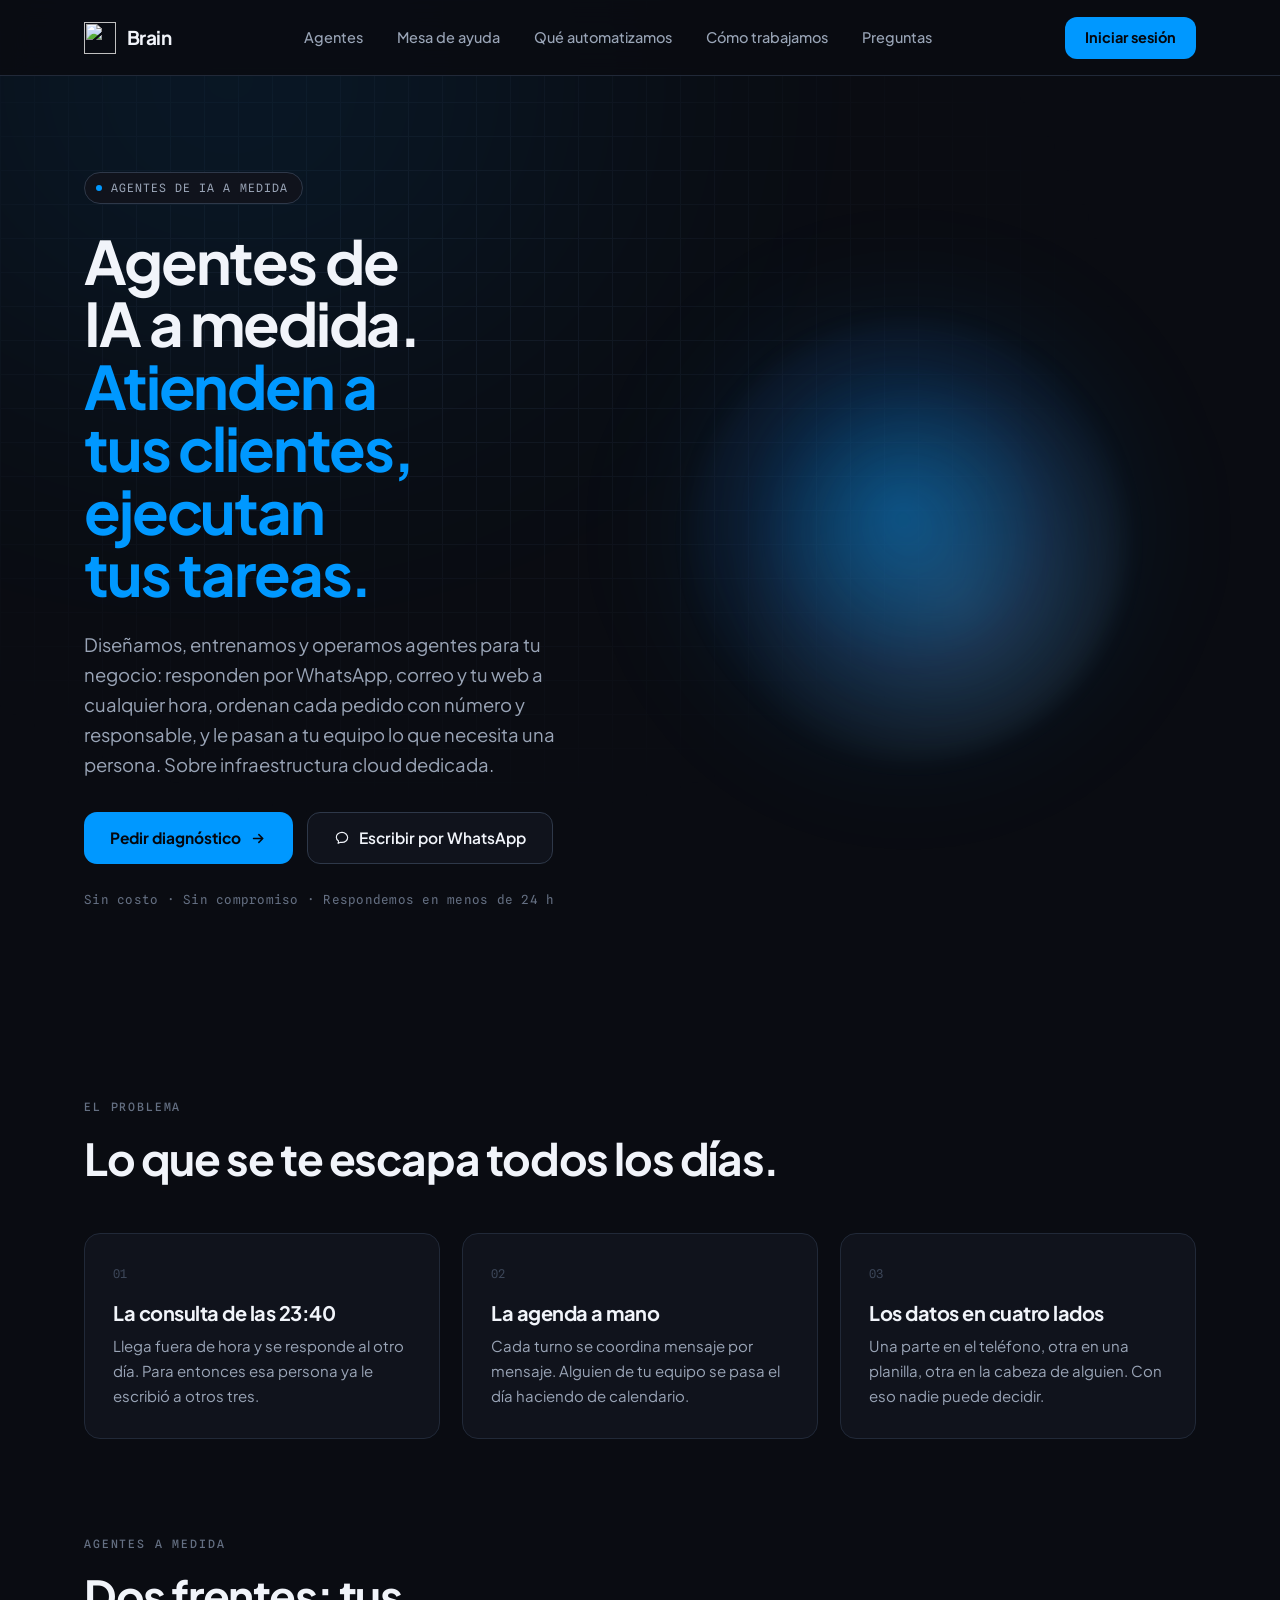
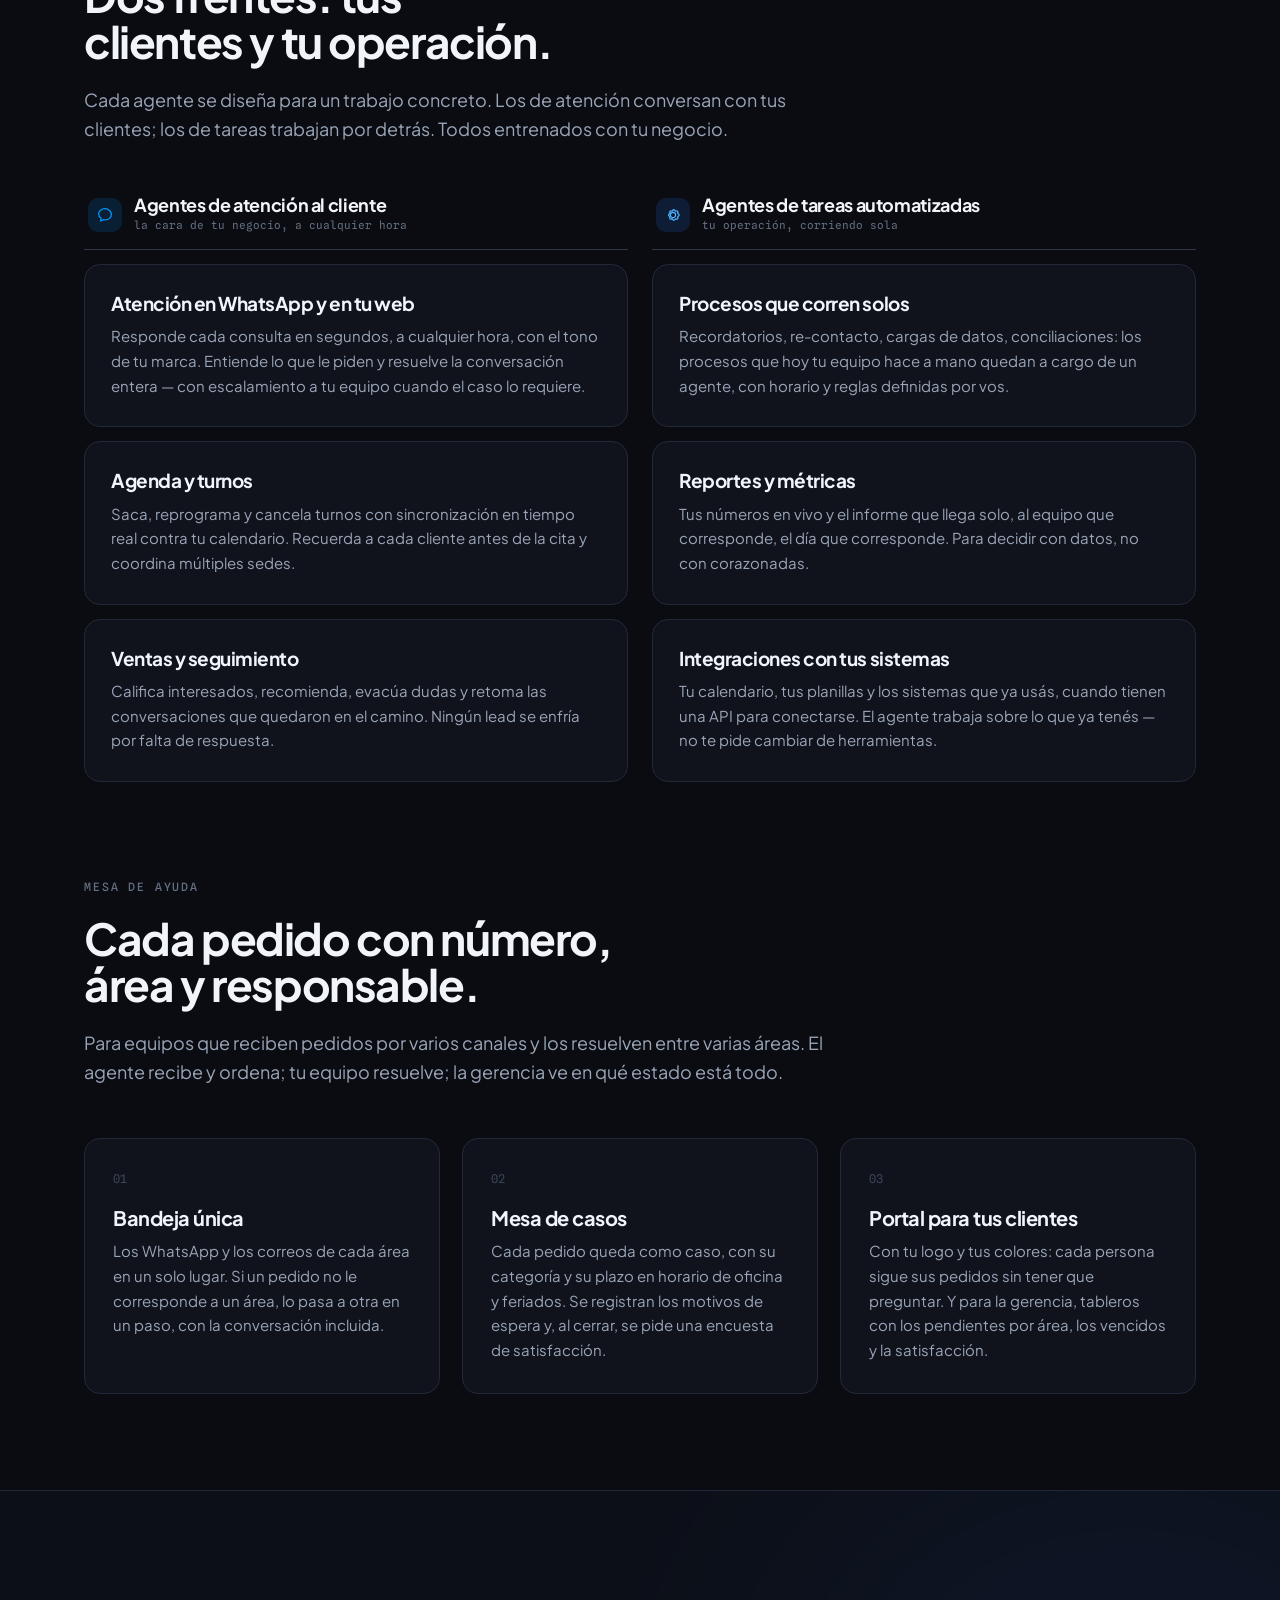
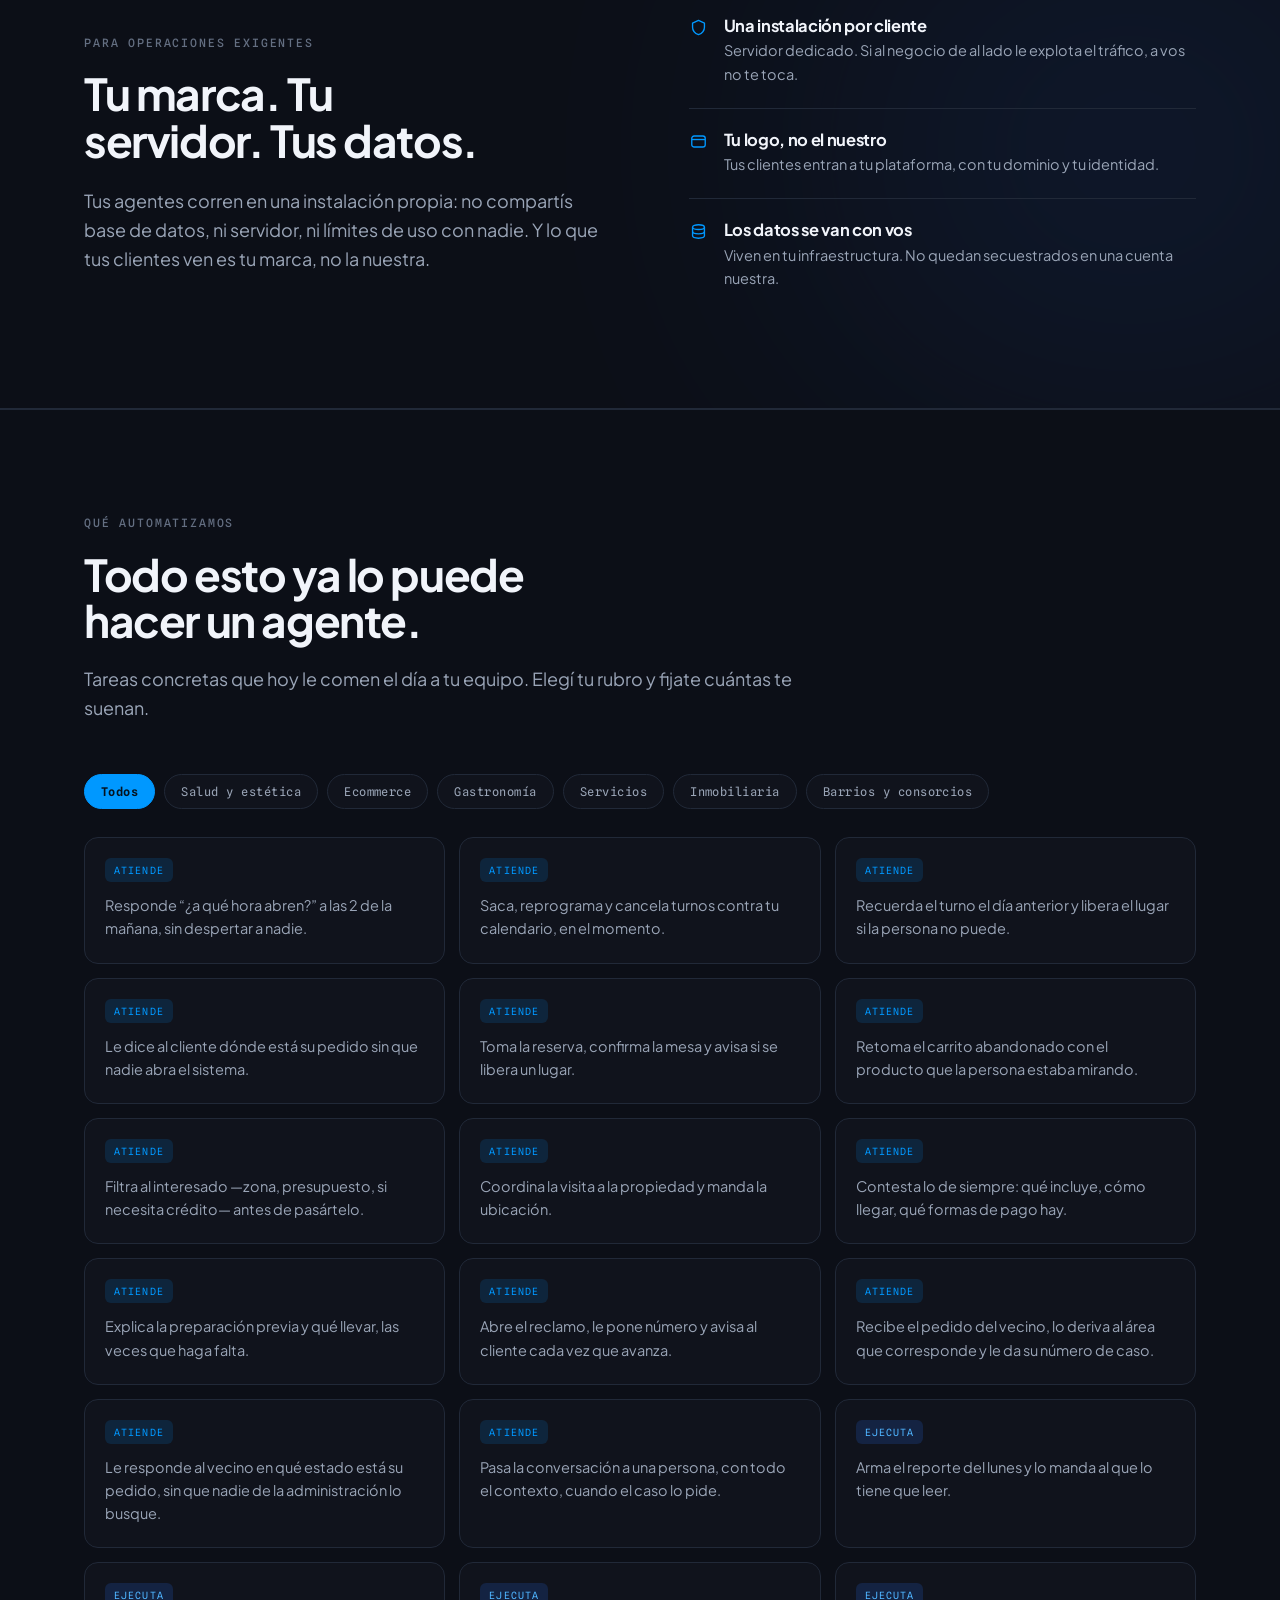
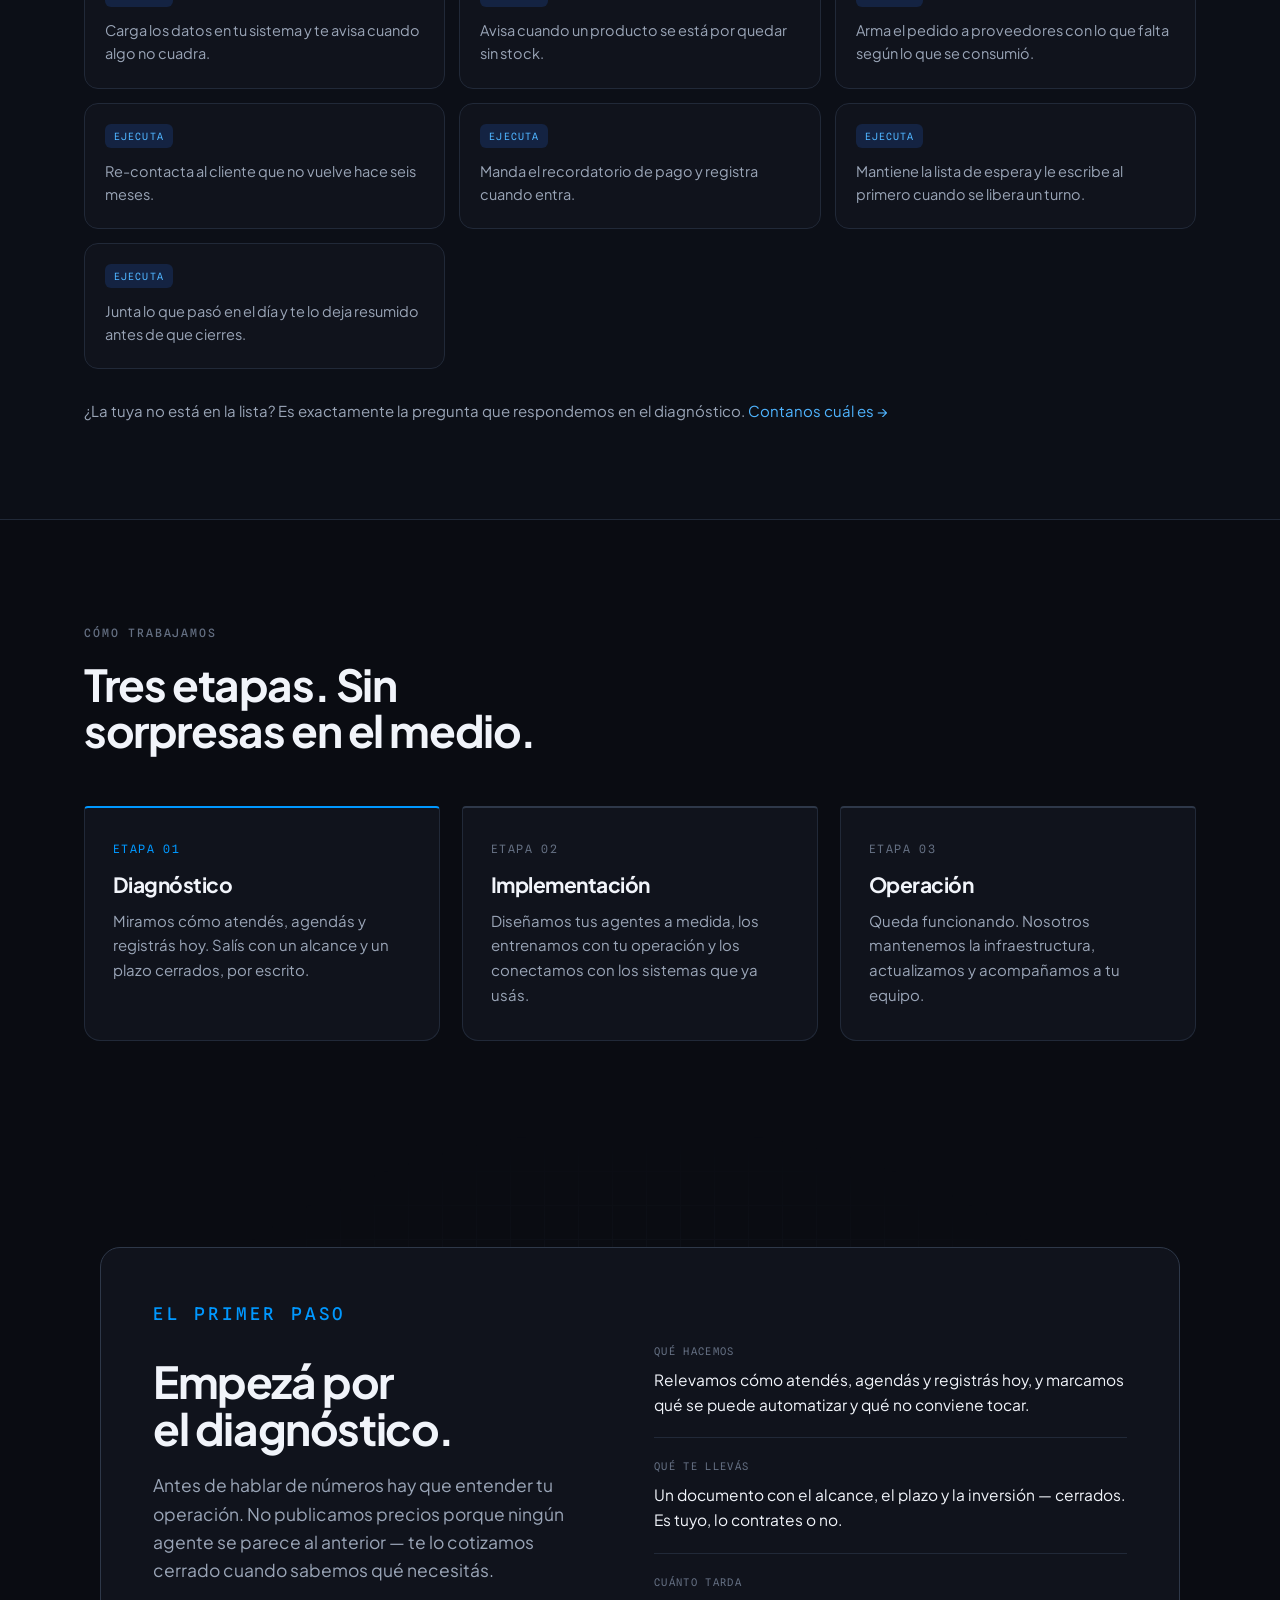
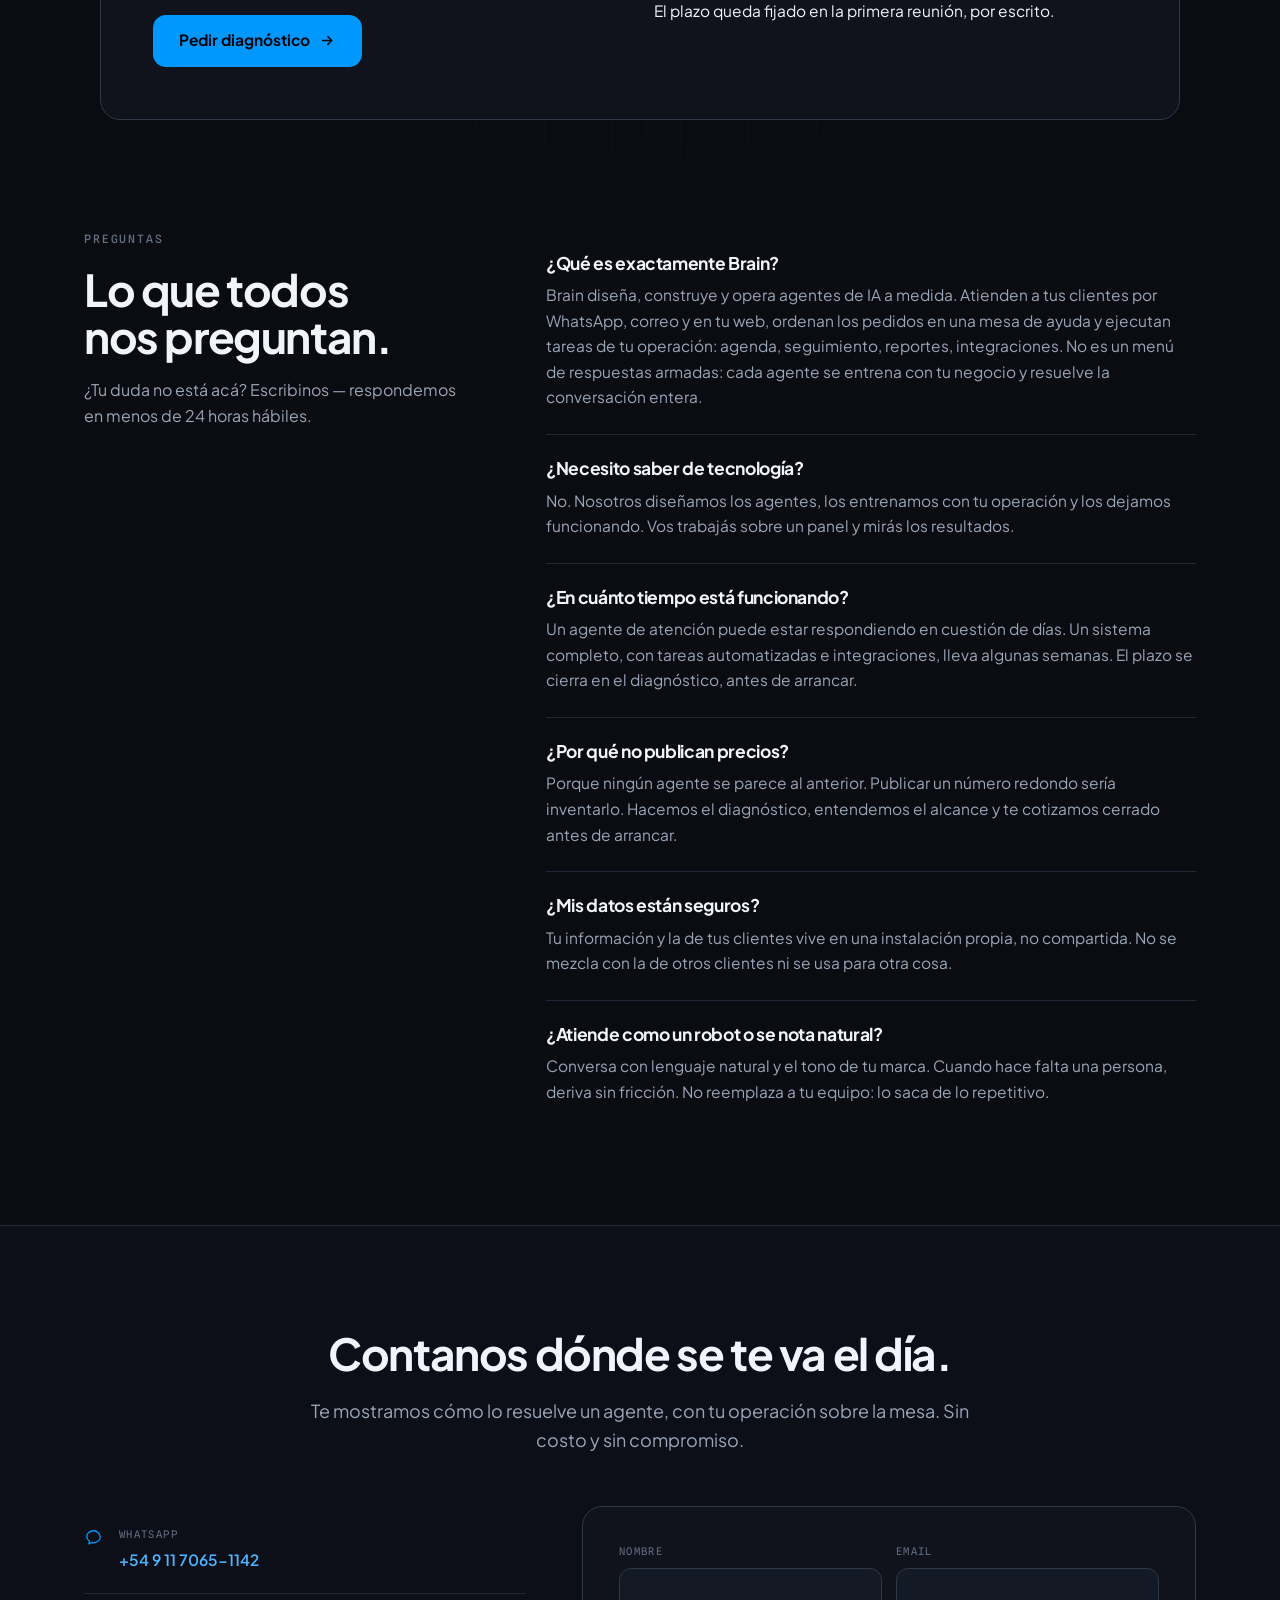
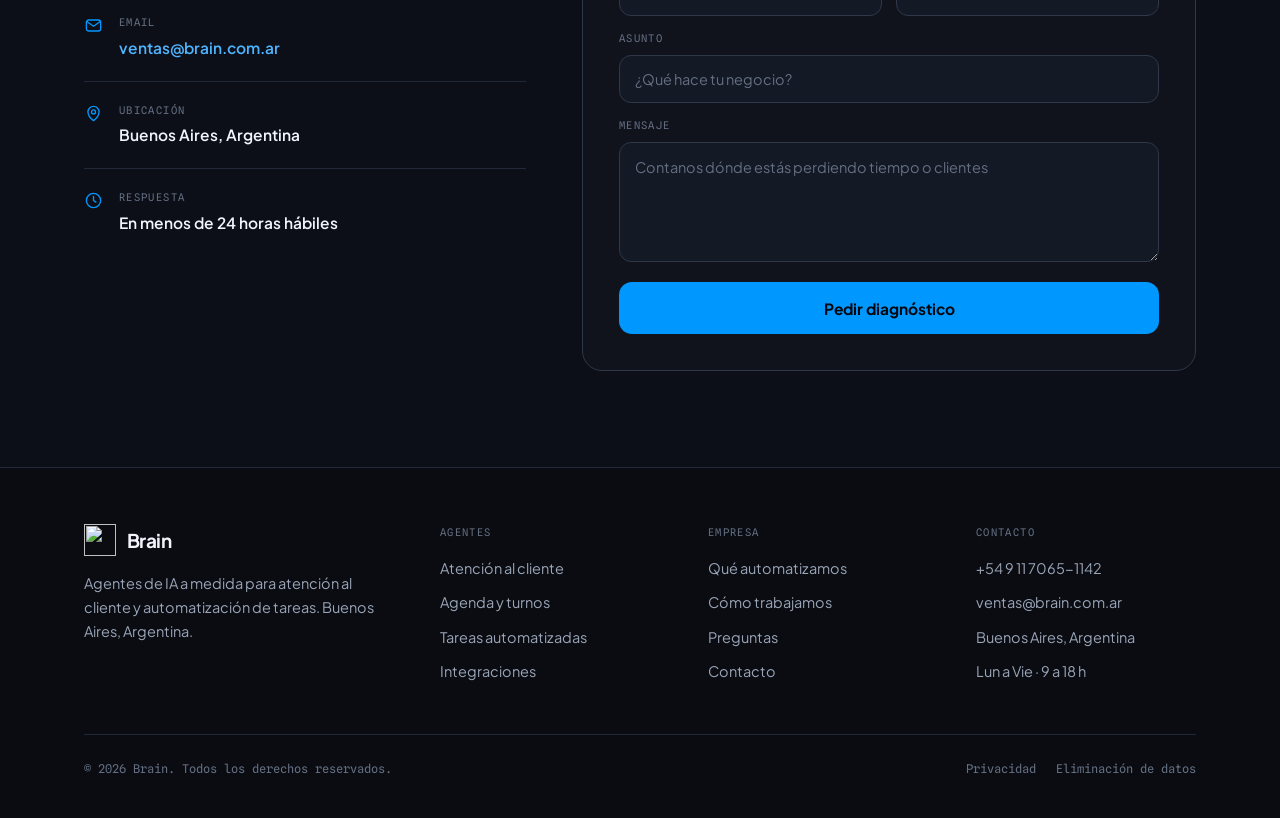
==== index.html @ 00e8bda1 "feat(sitio): alinear la web con la mesa de ayuda y quitar afirmaciones prohibidas (DEVOPS-295) Quita" ====
<!DOCTYPE html>
<html lang="es-AR">
<head>
  <meta charset="UTF-8">
  <meta name="viewport" content="width=device-width, initial-scale=1.0">

  <title>Brain · Agentes de IA a medida | Atención al cliente y tareas automatizadas</title>
  <meta name="description" content="Brain diseña, entrena y opera agentes de IA a medida: atienden a tus clientes por WhatsApp, correo y tu web a cualquier hora, ordenan cada pedido en una mesa de ayuda, agendan turnos y automatizan los procesos de tu operación. Buenos Aires, Argentina.">
  <meta name="keywords" content="agentes de IA a medida, agente IA WhatsApp, automatización de tareas, atención al cliente por WhatsApp, mesa de ayuda, agenda de turnos automática, inteligencia artificial empresas Argentina">
  <meta name="robots" content="index, follow, max-image-preview:large">
  <meta name="theme-color" content="#0A0C12">
  <link rel="canonical" href="https://brain.com.ar/">

  <meta property="og:type" content="website">
  <meta property="og:locale" content="es_AR">
  <meta property="og:site_name" content="Brain">
  <meta property="og:title" content="Brain · Agentes de IA a medida">
  <meta property="og:description" content="Agentes de IA que atienden a tus clientes y ejecutan tus tareas. Por WhatsApp, correo y tu web, a cualquier hora, sobre infraestructura cloud dedicada.">
  <meta property="og:url" content="https://brain.com.ar/">
  <meta property="og:image" content="https://brain.com.ar/assets/img/brain-logo.png">
  <meta name="twitter:card" content="summary_large_image">
  <meta name="twitter:title" content="Brain · Agentes de IA a medida">
  <meta name="twitter:description" content="Agentes de IA que atienden a tus clientes y ejecutan tus tareas. Por WhatsApp, correo y tu web, a cualquier hora.">
  <meta name="twitter:image" content="https://brain.com.ar/assets/img/brain-logo.png">

  <link rel="icon" href="assets/img/brain-logo.png" type="image/png">
  <link rel="apple-touch-icon" href="assets/img/brain-logo.png">

  <link rel="preconnect" href="https://fonts.googleapis.com">
  <link rel="preconnect" href="https://fonts.gstatic.com" crossorigin>
  <link href="https://fonts.googleapis.com/css2?family=Plus+Jakarta+Sans:wght@400;500;600;700;800&family=Spline+Sans+Mono:wght@400;500&display=swap" rel="stylesheet">

  <script type="application/ld+json">
  {
    "@context": "https://schema.org",
    "@type": "Organization",
    "name": "Brain",
    "url": "https://brain.com.ar",
    "logo": "https://brain.com.ar/assets/img/brain-logo.png",
    "description": "Agentes de IA a medida para atención al cliente y automatización de tareas.",
    "email": "ventas@brain.com.ar",
    "telephone": "+54-9-11-7065-1142",
    "areaServed": "AR",
    "address": { "@type": "PostalAddress", "addressLocality": "Buenos Aires", "addressCountry": "AR" }
  }
  </script>
  <script type="application/ld+json">
  {
    "@context": "https://schema.org",
    "@type": "Service",
    "serviceType": "Agentes de IA a medida para atención al cliente y automatización de tareas",
    "provider": { "@type": "Organization", "name": "Brain" },
    "areaServed": "Argentina"
  }
  </script>

  <link rel="stylesheet" href="assets/css/main.css">
  <noscript><style>.reveal{opacity:1!important;transform:none!important;}</style></noscript>
</head>

<body>

  <!-- ═══════════════ NAV ═══════════════ -->
  <header class="nav" id="nav">
    <div class="wrap nav-inner">
      <a href="/" class="brand" aria-label="Brain, inicio">
        <img src="assets/img/brain-logo.png" alt="" width="32" height="32">
        <span>Brain</span>
      </a>
      <nav class="nav-links" id="navLinks" aria-label="Secciones">
        <a href="#agentes">Agentes</a>
        <a href="#mesa">Mesa de ayuda</a>
        <a href="#tareas">Qué automatizamos</a>
        <a href="#proceso">Cómo trabajamos</a>
        <a href="#preguntas">Preguntas</a>
      </nav>
      <div class="nav-cta">
        <a href="https://support.brain.com.ar" target="_blank" rel="noopener" class="btn btn-primary btn-sm">Iniciar sesión</a>
        <button class="nav-toggle" id="navToggle" aria-label="Abrir menú" aria-expanded="false" aria-controls="navLinks">
          <svg width="19" height="19" viewBox="0 0 24 24" fill="none" aria-hidden="true"><path d="M4 7h16M4 12h16M4 17h16" stroke="currentColor" stroke-width="1.8" stroke-linecap="round"/></svg>
        </button>
      </div>
    </div>
  </header>

  <main>

    <!-- ═══════════════ HERO ═══════════════ -->
    <section class="hero" id="hero">
      <div class="grid-bg" aria-hidden="true"></div>
      <div class="orb orb-1" aria-hidden="true"></div>

      <div class="wrap hero-inner">
        <div class="hero-copy">
          <span class="pill reveal in"><span class="dot"></span> Agentes de IA a medida</span>
          <h1 class="display reveal in">Agentes de IA a medida.<span class="accent"> Atienden a tus clientes, ejecutan tus tareas.</span></h1>
          <p class="hero-sub reveal in">Diseñamos, entrenamos y operamos agentes para tu negocio: responden por WhatsApp, correo y tu web a cualquier hora, ordenan cada pedido con número y responsable, y le pasan a tu equipo lo que necesita una persona. Sobre infraestructura cloud dedicada.</p>
          <div class="hero-ctas reveal in">
            <a href="#contacto" class="btn btn-primary">
              Pedir diagnóstico
              <svg width="17" height="17" viewBox="0 0 24 24" fill="none" aria-hidden="true"><path d="M5 12h13m-5.5-5.5L18 12l-5.5 5.5" stroke="currentColor" stroke-width="2.1" stroke-linecap="round" stroke-linejoin="round"/></svg>
            </a>
            <a href="https://wa.me/5491170651142?text=Hola%2C%20quiero%20un%20diagn%C3%B3stico%20para%20mi%20negocio" target="_blank" rel="noopener" class="btn btn-ghost">
              <svg width="16" height="16" viewBox="0 0 24 24" fill="none" aria-hidden="true"><path d="M12 3.5c-4.7 0-8.5 3.2-8.5 7.2 0 2.3 1.3 4.4 3.3 5.7l-.6 3.6 3.6-1.7c.7.2 1.4.3 2.2.3 4.7 0 8.5-3.2 8.5-7.2S16.7 3.5 12 3.5z" stroke="currentColor" stroke-width="1.7" stroke-linejoin="round"/></svg>
              Escribir por WhatsApp
            </a>
          </div>
          <p class="hero-note reveal in">Sin costo · Sin compromiso · Respondemos en menos de 24 h</p>
        </div>

        <!-- hero visual · red neuronal 3D -->
        <div class="hero-visual reveal in" aria-hidden="true">
          <div class="brain-fallback" id="brainFallback"></div>
          <canvas id="brain3d"></canvas>
        </div>
      </div>
    </section>

    <!-- ═══════════════ PROBLEMA ═══════════════ -->
    <section class="section">
      <div class="wrap">
        <div class="section-head reveal">
          <p class="eyebrow">El problema</p>
          <h2 class="h2">Lo que se te escapa todos los días.</h2>
        </div>
        <div class="cards-3">
          <div class="card reveal">
            <p class="num">01</p>
            <h3>La consulta de las 23:40</h3>
            <p>Llega fuera de hora y se responde al otro día. Para entonces esa persona ya le escribió a otros tres.</p>
          </div>
          <div class="card reveal">
            <p class="num">02</p>
            <h3>La agenda a mano</h3>
            <p>Cada turno se coordina mensaje por mensaje. Alguien de tu equipo se pasa el día haciendo de calendario.</p>
          </div>
          <div class="card reveal">
            <p class="num">03</p>
            <h3>Los datos en cuatro lados</h3>
            <p>Una parte en el teléfono, otra en una planilla, otra en la cabeza de alguien. Con eso nadie puede decidir.</p>
          </div>
        </div>
      </div>
    </section>

    <!-- ═══════════════ AGENTES (capacidades) ═══════════════ -->
    <section class="section" id="agentes" style="padding-top: 0;">
      <div class="wrap">
        <div class="section-head reveal">
          <p class="eyebrow">Agentes a medida</p>
          <h2 class="h2">Dos frentes: tus clientes y tu operación.</h2>
          <p class="lead">Cada agente se diseña para un trabajo concreto. Los de atención conversan con tus clientes; los de tareas trabajan por detrás. Todos entrenados con tu negocio.</p>
        </div>

        <div class="lanes">
          <!-- carril atención -->
          <div class="lane reveal">
            <div class="lane-head">
              <div class="lane-icon att" aria-hidden="true">
                <svg width="18" height="18" viewBox="0 0 24 24" fill="none"><path d="M12 3.5c-4.7 0-8.5 3.2-8.5 7.2 0 2.3 1.3 4.4 3.3 5.7l-.6 3.6 3.6-1.7c.7.2 1.4.3 2.2.3 4.7 0 8.5-3.2 8.5-7.2S16.7 3.5 12 3.5z" stroke="currentColor" stroke-width="1.7" stroke-linejoin="round"/></svg>
              </div>
              <div>
                <h3>Agentes de atención al cliente</h3>
                <p>la cara de tu negocio, a cualquier hora</p>
              </div>
            </div>
            <div class="card">
              <h3>Atención en WhatsApp y en tu web</h3>
              <p>Responde cada consulta en segundos, a cualquier hora, con el tono de tu marca. Entiende lo que le piden y resuelve la conversación entera — con escalamiento a tu equipo cuando el caso lo requiere.</p>
            </div>
            <div class="card">
              <h3>Agenda y turnos</h3>
              <p>Saca, reprograma y cancela turnos con sincronización en tiempo real contra tu calendario. Recuerda a cada cliente antes de la cita y coordina múltiples sedes.</p>
            </div>
            <div class="card">
              <h3>Ventas y seguimiento</h3>
              <p>Califica interesados, recomienda, evacúa dudas y retoma las conversaciones que quedaron en el camino. Ningún lead se enfría por falta de respuesta.</p>
            </div>
          </div>

          <!-- carril tareas -->
          <div class="lane reveal">
            <div class="lane-head">
              <div class="lane-icon ops" aria-hidden="true">
                <svg width="18" height="18" viewBox="0 0 24 24" fill="none"><path d="M12 8.5a3.5 3.5 0 100 7 3.5 3.5 0 000-7z" stroke="currentColor" stroke-width="1.7"/><path d="M19.4 13.4a1.7 1.7 0 000-2.8l-1.1-.7.2-1.3a1.7 1.7 0 00-2-2l-1.3.2-.7-1.1a1.7 1.7 0 00-2.8 0l-.7 1.1-1.3-.2a1.7 1.7 0 00-2 2l.2 1.3-1.1.7a1.7 1.7 0 000 2.8l1.1.7-.2 1.3a1.7 1.7 0 002 2l1.3-.2.7 1.1a1.7 1.7 0 002.8 0l.7-1.1 1.3.2a1.7 1.7 0 002-2l-.2-1.3z" stroke="currentColor" stroke-width="1.7" stroke-linejoin="round"/></svg>
              </div>
              <div>
                <h3>Agentes de tareas automatizadas</h3>
                <p>tu operación, corriendo sola</p>
              </div>
            </div>
            <div class="card">
              <h3>Procesos que corren solos</h3>
              <p>Recordatorios, re-contacto, cargas de datos, conciliaciones: los procesos que hoy tu equipo hace a mano quedan a cargo de un agente, con horario y reglas definidas por vos.</p>
            </div>
            <div class="card">
              <h3>Reportes y métricas</h3>
              <p>Tus números en vivo y el informe que llega solo, al equipo que corresponde, el día que corresponde. Para decidir con datos, no con corazonadas.</p>
            </div>
            <div class="card">
              <h3>Integraciones con tus sistemas</h3>
              <p>Tu calendario, tus planillas y los sistemas que ya usás, cuando tienen una API para conectarse. El agente trabaja sobre lo que ya tenés — no te pide cambiar de herramientas.</p>
            </div>
          </div>
        </div>

      </div>
    </section>

    <!-- ═══════════════ MESA DE AYUDA ═══════════════ -->
    <section class="section" id="mesa" style="padding-top: 0;">
      <div class="wrap">
        <div class="section-head reveal">
          <p class="eyebrow">Mesa de ayuda</p>
          <h2 class="h2">Cada pedido con número, área y responsable.</h2>
          <p class="lead">Para equipos que reciben pedidos por varios canales y los resuelven entre varias áreas. El agente recibe y ordena; tu equipo resuelve; la gerencia ve en qué estado está todo.</p>
        </div>
        <div class="cards-3">
          <div class="card reveal">
            <p class="num">01</p>
            <h3>Bandeja única</h3>
            <p>Los WhatsApp y los correos de cada área en un solo lugar. Si un pedido no le corresponde a un área, lo pasa a otra en un paso, con la conversación incluida.</p>
          </div>
          <div class="card reveal">
            <p class="num">02</p>
            <h3>Mesa de casos</h3>
            <p>Cada pedido queda como caso, con su categoría y su plazo en horario de oficina y feriados. Se registran los motivos de espera y, al cerrar, se pide una encuesta de satisfacción.</p>
          </div>
          <div class="card reveal">
            <p class="num">03</p>
            <h3>Portal para tus clientes</h3>
            <p>Con tu logo y tus colores: cada persona sigue sus pedidos sin tener que preguntar. Y para la gerencia, tableros con los pendientes por área, los vencidos y la satisfacción.</p>
          </div>
        </div>
      </div>
    </section>

    <!-- ═══════════════ OPERACIONES EXIGENTES ═══════════════ -->
    <section class="section band trust">
      <div class="orb orb-2" aria-hidden="true"></div>
      <div class="wrap trust-inner">
        <div class="reveal">
          <p class="eyebrow">Para operaciones exigentes</p>
          <h2 class="h2" style="margin-bottom: 22px;">Tu marca. Tu servidor. Tus datos.</h2>
          <p class="lead" style="max-width: 52ch;">Tus agentes corren en una instalación propia: no compartís base de datos, ni servidor, ni límites de uso con nadie. Y lo que tus clientes ven es tu marca, no la nuestra.</p>
        </div>
        <ul class="trust-list reveal">
          <li>
            <span class="ico" aria-hidden="true"><svg width="19" height="19" viewBox="0 0 24 24" fill="none"><path d="M12 3l7.5 3.4v5.2c0 4.4-3.1 7.8-7.5 9.4-4.4-1.6-7.5-5-7.5-9.4V6.4z" stroke="currentColor" stroke-width="1.7" stroke-linejoin="round"/></svg></span>
            <div>
              <h3>Una instalación por cliente</h3>
              <p>Servidor dedicado. Si al negocio de al lado le explota el tráfico, a vos no te toca.</p>
            </div>
          </li>
          <li>
            <span class="ico" aria-hidden="true"><svg width="19" height="19" viewBox="0 0 24 24" fill="none"><rect x="3.5" y="5" width="17" height="14" rx="3" stroke="currentColor" stroke-width="1.7"/><path d="M3.5 9.5h17" stroke="currentColor" stroke-width="1.7"/></svg></span>
            <div>
              <h3>Tu logo, no el nuestro</h3>
              <p>Tus clientes entran a tu plataforma, con tu dominio y tu identidad.</p>
            </div>
          </li>
          <li>
            <span class="ico" aria-hidden="true"><svg width="19" height="19" viewBox="0 0 24 24" fill="none"><ellipse cx="12" cy="6.5" rx="7.5" ry="3" stroke="currentColor" stroke-width="1.7"/><path d="M4.5 6.5v11c0 1.7 3.4 3 7.5 3s7.5-1.3 7.5-3v-11" stroke="currentColor" stroke-width="1.7"/><path d="M4.5 12c0 1.7 3.4 3 7.5 3s7.5-1.3 7.5-3" stroke="currentColor" stroke-width="1.7"/></svg></span>
            <div>
              <h3>Los datos se van con vos</h3>
              <p>Viven en tu infraestructura. No quedan secuestrados en una cuenta nuestra.</p>
            </div>
          </li>
        </ul>
      </div>
    </section>

    <!-- ═══════════════ QUÉ AUTOMATIZAMOS ═══════════════ -->
    <section class="section band tasks" id="tareas">
      <div class="wrap">
        <div class="section-head reveal">
          <p class="eyebrow">Qué automatizamos</p>
          <h2 class="h2">Todo esto ya lo puede hacer un agente.</h2>
          <p class="lead">Tareas concretas que hoy le comen el día a tu equipo. Elegí tu rubro y fijate cuántas te suenan.</p>
        </div>

        <div class="task-filters reveal" role="tablist" aria-label="Filtrar por rubro">
          <button type="button" class="task-filter is-active" data-rubro="todos" role="tab" aria-selected="true">Todos</button>
          <button type="button" class="task-filter" data-rubro="salud" role="tab" aria-selected="false">Salud y estética</button>
          <button type="button" class="task-filter" data-rubro="ecommerce" role="tab" aria-selected="false">Ecommerce</button>
          <button type="button" class="task-filter" data-rubro="gastronomia" role="tab" aria-selected="false">Gastronomía</button>
          <button type="button" class="task-filter" data-rubro="servicios" role="tab" aria-selected="false">Servicios</button>
          <button type="button" class="task-filter" data-rubro="inmobiliaria" role="tab" aria-selected="false">Inmobiliaria</button>
          <button type="button" class="task-filter" data-rubro="barrios" role="tab" aria-selected="false">Barrios y consorcios</button>
        </div>

        <div class="task-grid reveal" id="taskGrid">
          <article class="task" data-lane="att" data-rubro="todos">
            <span class="task-lane att">Atiende</span>
            <p>Responde “¿a qué hora abren?” a las 2 de la mañana, sin despertar a nadie.</p>
          </article>
          <article class="task" data-lane="att" data-rubro="salud servicios">
            <span class="task-lane att">Atiende</span>
            <p>Saca, reprograma y cancela turnos contra tu calendario, en el momento.</p>
          </article>
          <article class="task" data-lane="att" data-rubro="salud servicios">
            <span class="task-lane att">Atiende</span>
            <p>Recuerda el turno el día anterior y libera el lugar si la persona no puede.</p>
          </article>
          <article class="task" data-lane="att" data-rubro="ecommerce">
            <span class="task-lane att">Atiende</span>
            <p>Le dice al cliente dónde está su pedido sin que nadie abra el sistema.</p>
          </article>
          <article class="task" data-lane="att" data-rubro="gastronomia">
            <span class="task-lane att">Atiende</span>
            <p>Toma la reserva, confirma la mesa y avisa si se libera un lugar.</p>
          </article>
          <article class="task" data-lane="att" data-rubro="ecommerce">
            <span class="task-lane att">Atiende</span>
            <p>Retoma el carrito abandonado con el producto que la persona estaba mirando.</p>
          </article>
          <article class="task" data-lane="att" data-rubro="inmobiliaria">
            <span class="task-lane att">Atiende</span>
            <p>Filtra al interesado —zona, presupuesto, si necesita crédito— antes de pasártelo.</p>
          </article>
          <article class="task" data-lane="att" data-rubro="inmobiliaria">
            <span class="task-lane att">Atiende</span>
            <p>Coordina la visita a la propiedad y manda la ubicación.</p>
          </article>
          <article class="task" data-lane="att" data-rubro="todos">
            <span class="task-lane att">Atiende</span>
            <p>Contesta lo de siempre: qué incluye, cómo llegar, qué formas de pago hay.</p>
          </article>
          <article class="task" data-lane="att" data-rubro="salud">
            <span class="task-lane att">Atiende</span>
            <p>Explica la preparación previa y qué llevar, las veces que haga falta.</p>
          </article>
          <article class="task" data-lane="att" data-rubro="servicios barrios">
            <span class="task-lane att">Atiende</span>
            <p>Abre el reclamo, le pone número y avisa al cliente cada vez que avanza.</p>
          </article>
          <article class="task" data-lane="att" data-rubro="barrios">
            <span class="task-lane att">Atiende</span>
            <p>Recibe el pedido del vecino, lo deriva al área que corresponde y le da su número de caso.</p>
          </article>
          <article class="task" data-lane="att" data-rubro="barrios">
            <span class="task-lane att">Atiende</span>
            <p>Le responde al vecino en qué estado está su pedido, sin que nadie de la administración lo busque.</p>
          </article>
          <article class="task" data-lane="att" data-rubro="todos">
            <span class="task-lane att">Atiende</span>
            <p>Pasa la conversación a una persona, con todo el contexto, cuando el caso lo pide.</p>
          </article>
          <article class="task" data-lane="ops" data-rubro="todos">
            <span class="task-lane ops">Ejecuta</span>
            <p>Arma el reporte del lunes y lo manda al que lo tiene que leer.</p>
          </article>
          <article class="task" data-lane="ops" data-rubro="todos">
            <span class="task-lane ops">Ejecuta</span>
            <p>Carga los datos en tu sistema y te avisa cuando algo no cuadra.</p>
          </article>
          <article class="task" data-lane="ops" data-rubro="ecommerce">
            <span class="task-lane ops">Ejecuta</span>
            <p>Avisa cuando un producto se está por quedar sin stock.</p>
          </article>
          <article class="task" data-lane="ops" data-rubro="gastronomia">
            <span class="task-lane ops">Ejecuta</span>
            <p>Arma el pedido a proveedores con lo que falta según lo que se consumió.</p>
          </article>
          <article class="task" data-lane="ops" data-rubro="todos">
            <span class="task-lane ops">Ejecuta</span>
            <p>Re-contacta al cliente que no vuelve hace seis meses.</p>
          </article>
          <article class="task" data-lane="ops" data-rubro="servicios">
            <span class="task-lane ops">Ejecuta</span>
            <p>Manda el recordatorio de pago y registra cuando entra.</p>
          </article>
          <article class="task" data-lane="ops" data-rubro="salud">
            <span class="task-lane ops">Ejecuta</span>
            <p>Mantiene la lista de espera y le escribe al primero cuando se libera un turno.</p>
          </article>
          <article class="task" data-lane="ops" data-rubro="todos">
            <span class="task-lane ops">Ejecuta</span>
            <p>Junta lo que pasó en el día y te lo deja resumido antes de que cierres.</p>
          </article>
        </div>

        <p class="task-foot reveal">¿La tuya no está en la lista? Es exactamente la pregunta que respondemos en el diagnóstico. <a href="#contacto">Contanos cuál es →</a></p>
      </div>
    </section>

    <!-- ═══════════════ CÓMO TRABAJAMOS ═══════════════ -->
    <section class="section" id="proceso">
      <div class="wrap">
        <div class="section-head reveal">
          <p class="eyebrow">Cómo trabajamos</p>
          <h2 class="h2">Tres etapas. Sin sorpresas en el medio.</h2>
        </div>
        <div class="steps">
          <div class="step active reveal">
            <p class="tag">Etapa 01</p>
            <h3>Diagnóstico</h3>
            <p>Miramos cómo atendés, agendás y registrás hoy. Salís con un alcance y un plazo cerrados, por escrito.</p>
          </div>
          <div class="step reveal">
            <p class="tag">Etapa 02</p>
            <h3>Implementación</h3>
            <p>Diseñamos tus agentes a medida, los entrenamos con tu operación y los conectamos con los sistemas que ya usás.</p>
          </div>
          <div class="step reveal">
            <p class="tag">Etapa 03</p>
            <h3>Operación</h3>
            <p>Queda funcionando. Nosotros mantenemos la infraestructura, actualizamos y acompañamos a tu equipo.</p>
          </div>
        </div>
      </div>
    </section>

    <!-- ═══════════════ DIAGNÓSTICO ═══════════════ -->
    <section class="diag" id="diagnostico">
      <div class="grid-bg centered" aria-hidden="true"></div>
      <div class="wrap">
        <div class="diag-card reveal">
          <div class="diag-inner">
            <div class="diag-copy">
              <p class="eyebrow blue">El primer paso</p>
              <h2 class="h2">Empezá por el diagnóstico.</h2>
              <p>Antes de hablar de números hay que entender tu operación. No publicamos precios porque ningún agente se parece al anterior — te lo cotizamos cerrado cuando sabemos qué necesitás.</p>
              <a href="#contacto" class="btn btn-primary">
                Pedir diagnóstico
                <svg width="17" height="17" viewBox="0 0 24 24" fill="none" aria-hidden="true"><path d="M5 12h13m-5.5-5.5L18 12l-5.5 5.5" stroke="currentColor" stroke-width="2.1" stroke-linecap="round" stroke-linejoin="round"/></svg>
              </a>
            </div>
            <ul class="diag-list">
              <li>
                <p class="k">Qué hacemos</p>
                <p class="v">Relevamos cómo atendés, agendás y registrás hoy, y marcamos qué se puede automatizar y qué no conviene tocar.</p>
              </li>
              <li>
                <p class="k">Qué te llevás</p>
                <p class="v">Un documento con el alcance, el plazo y la inversión — cerrados. Es tuyo, lo contrates o no.</p>
              </li>
              <li>
                <p class="k">Cuánto tarda</p>
                <p class="v">El plazo queda fijado en la primera reunión, por escrito.</p>
              </li>
            </ul>
          </div>
        </div>
      </div>
    </section>

    <!-- ═══════════════ FAQ ═══════════════ -->
    <section class="section" id="preguntas" style="padding-top: 0;">
      <div class="wrap faq-grid">
        <div class="reveal">
          <p class="eyebrow">Preguntas</p>
          <h2 class="h2" style="margin-bottom: 18px;">Lo que todos nos preguntan.</h2>
          <p class="lead" style="font-size: 16px;">¿Tu duda no está acá? Escribinos — respondemos en menos de 24 horas hábiles.</p>
        </div>
        <ul class="faq-list reveal">
          <li>
            <h3>¿Qué es exactamente Brain?</h3>
            <p>Brain diseña, construye y opera agentes de IA a medida. Atienden a tus clientes por WhatsApp, correo y en tu web, ordenan los pedidos en una mesa de ayuda y ejecutan tareas de tu operación: agenda, seguimiento, reportes, integraciones. No es un menú de respuestas armadas: cada agente se entrena con tu negocio y resuelve la conversación entera.</p>
          </li>
          <li>
            <h3>¿Necesito saber de tecnología?</h3>
            <p>No. Nosotros diseñamos los agentes, los entrenamos con tu operación y los dejamos funcionando. Vos trabajás sobre un panel y mirás los resultados.</p>
          </li>
          <li>
            <h3>¿En cuánto tiempo está funcionando?</h3>
            <p>Un agente de atención puede estar respondiendo en cuestión de días. Un sistema completo, con tareas automatizadas e integraciones, lleva algunas semanas. El plazo se cierra en el diagnóstico, antes de arrancar.</p>
          </li>
          <li>
            <h3>¿Por qué no publican precios?</h3>
            <p>Porque ningún agente se parece al anterior. Publicar un número redondo sería inventarlo. Hacemos el diagnóstico, entendemos el alcance y te cotizamos cerrado antes de arrancar.</p>
          </li>
          <li>
            <h3>¿Mis datos están seguros?</h3>
            <p>Tu información y la de tus clientes vive en una instalación propia, no compartida. No se mezcla con la de otros clientes ni se usa para otra cosa.</p>
          </li>
          <li>
            <h3>¿Atiende como un robot o se nota natural?</h3>
            <p>Conversa con lenguaje natural y el tono de tu marca. Cuando hace falta una persona, deriva sin fricción. No reemplaza a tu equipo: lo saca de lo repetitivo.</p>
          </li>
        </ul>
      </div>
    </section>

    <!-- ═══════════════ CONTACTO ═══════════════ -->
    <section class="section contact" id="contacto">
      <div class="wrap">
        <div class="contact-head reveal">
          <h2 class="h2">Contanos dónde se te va el día.</h2>
          <p class="lead">Te mostramos cómo lo resuelve un agente, con tu operación sobre la mesa. Sin costo y sin compromiso.</p>
        </div>
        <div class="contact-grid">
          <ul class="contact-info reveal">
            <li>
              <span class="ico" aria-hidden="true"><svg width="19" height="19" viewBox="0 0 24 24" fill="none"><path d="M12 3.5c-4.7 0-8.5 3.2-8.5 7.2 0 2.3 1.3 4.4 3.3 5.7l-.6 3.6 3.6-1.7c.7.2 1.4.3 2.2.3 4.7 0 8.5-3.2 8.5-7.2S16.7 3.5 12 3.5z" stroke="currentColor" stroke-width="1.7" stroke-linejoin="round"/></svg></span>
              <div>
                <p class="k">WhatsApp</p>
                <p class="v"><a href="https://wa.me/5491170651142?text=Hola%2C%20quiero%20un%20diagn%C3%B3stico%20para%20mi%20negocio" target="_blank" rel="noopener">+54 9 11 7065-1142</a></p>
              </div>
            </li>
            <li>
              <span class="ico" aria-hidden="true"><svg width="19" height="19" viewBox="0 0 24 24" fill="none"><rect x="3" y="5" width="18" height="14" rx="3" stroke="currentColor" stroke-width="1.7"/><path d="M3.5 7l8.5 6 8.5-6" stroke="currentColor" stroke-width="1.7" stroke-linecap="round" stroke-linejoin="round"/></svg></span>
              <div>
                <p class="k">Email</p>
                <p class="v"><a href="mailto:ventas@brain.com.ar">ventas@brain.com.ar</a></p>
              </div>
            </li>
            <li>
              <span class="ico" aria-hidden="true"><svg width="19" height="19" viewBox="0 0 24 24" fill="none"><path d="M12 21s-7-5.3-7-11a7 7 0 0114 0c0 5.7-7 11-7 11z" stroke="currentColor" stroke-width="1.7" stroke-linejoin="round"/><circle cx="12" cy="10" r="2.5" stroke="currentColor" stroke-width="1.7"/></svg></span>
              <div>
                <p class="k">Ubicación</p>
                <p class="v">Buenos Aires, Argentina</p>
              </div>
            </li>
            <li>
              <span class="ico" aria-hidden="true"><svg width="19" height="19" viewBox="0 0 24 24" fill="none"><circle cx="12" cy="12" r="9" stroke="currentColor" stroke-width="1.7"/><path d="M12 7v5l3 2" stroke="currentColor" stroke-width="1.7" stroke-linecap="round"/></svg></span>
              <div>
                <p class="k">Respuesta</p>
                <p class="v">En menos de 24 horas hábiles</p>
              </div>
            </li>
          </ul>

          <form id="contact-form" class="form-card reveal" novalidate>
            <div class="form-row">
              <div class="field">
                <label for="nameInput">Nombre</label>
                <input type="text" id="nameInput" name="name" autocomplete="name" required>
              </div>
              <div class="field">
                <label for="emailInput">Email</label>
                <input type="email" id="emailInput" name="email" autocomplete="email" required>
              </div>
            </div>
            <div class="field">
              <label for="subjectInput">Asunto</label>
              <input type="text" id="subjectInput" name="subject" placeholder="¿Qué hace tu negocio?" required>
            </div>
            <div class="field">
              <label for="messageInput">Mensaje</label>
              <textarea id="messageInput" name="message" placeholder="Contanos dónde estás perdiendo tiempo o clientes" required></textarea>
            </div>
            <!-- Honeypot: hidden from people; a bot that fills it is dropped by contact-form.js. -->
            <div class="field-hp" aria-hidden="true">
              <label for="hpInput">No completar</label>
              <input type="text" id="hpInput" name="hp_field" tabindex="-1" autocomplete="off">
            </div>
            <div class="form-status" aria-live="polite">
              <div class="loading">Enviando…</div>
              <div class="error-message"></div>
              <div class="sent-message">¡Listo! Tu mensaje fue enviado. Te contactamos pronto.</div>
            </div>
            <button type="submit" class="btn btn-primary">Pedir diagnóstico</button>
          </form>
        </div>
      </div>
    </section>

  </main>

  <!-- ═══════════════ FOOTER ═══════════════ -->
  <footer class="foot">
    <div class="wrap">
      <div class="foot-grid">
        <div class="foot-brand">
          <a href="/" class="brand" aria-label="Brain, inicio">
            <img src="assets/img/brain-logo.png" alt="" width="28" height="28">
            <span>Brain</span>
          </a>
          <p>Agentes de IA a medida para atención al cliente y automatización de tareas. Buenos Aires, Argentina.</p>
        </div>
        <div class="foot-col">
          <p class="k">Agentes</p>
          <ul>
            <li><a href="#agentes">Atención al cliente</a></li>
            <li><a href="#agentes">Agenda y turnos</a></li>
            <li><a href="#agentes">Tareas automatizadas</a></li>
            <li><a href="#agentes">Integraciones</a></li>
          </ul>
        </div>
        <div class="foot-col">
          <p class="k">Empresa</p>
          <ul>
            <li><a href="#tareas">Qué automatizamos</a></li>
            <li><a href="#proceso">Cómo trabajamos</a></li>
            <li><a href="#preguntas">Preguntas</a></li>
            <li><a href="#contacto">Contacto</a></li>
          </ul>
        </div>
        <div class="foot-col">
          <p class="k">Contacto</p>
          <ul>
            <li><a href="https://wa.me/5491170651142" target="_blank" rel="noopener">+54 9 11 7065-1142</a></li>
            <li><a href="mailto:ventas@brain.com.ar">ventas@brain.com.ar</a></li>
            <li><span>Buenos Aires, Argentina</span></li>
            <li><span>Lun a Vie · 9 a 18 h</span></li>
          </ul>
        </div>
      </div>
      <div class="foot-legal">
        <span>© 2026 Brain. Todos los derechos reservados.</span>
        <nav class="foot-links" aria-label="Legal">
          <a href="privacidad.html">Privacidad</a>
          <a href="eliminacion-de-datos.html">Eliminación de datos</a>
        </nav>
      </div>
    </div>
  </footer>

  <!-- ═══════════════ CHAT (Chatwoot) ═══════════════ -->
  <!-- Lanzador propio con el design system del sitio; el globo default
       de Chatwoot va oculto (hideMessageBubble) y este botón lo togglea. -->
  <button id="chatLauncher" class="chat-launcher" aria-label="Abrir el chat" aria-expanded="false">
    <svg class="ico-chat" width="24" height="24" viewBox="0 0 24 24" fill="none" aria-hidden="true"><path d="M12 3.5c-4.7 0-8.5 3.2-8.5 7.2 0 2.3 1.3 4.4 3.3 5.7l-.6 3.6 3.6-1.7c.7.2 1.4.3 2.2.3 4.7 0 8.5-3.2 8.5-7.2S16.7 3.5 12 3.5z" stroke="currentColor" stroke-width="1.8" stroke-linejoin="round"/></svg>
    <svg class="ico-close" width="20" height="20" viewBox="0 0 24 24" fill="none" aria-hidden="true"><path d="M6 6l12 12M18 6L6 18" stroke="currentColor" stroke-width="2.2" stroke-linecap="round"/></svg>
  </button>
  <script>
    window.chatwootSettings = {
      locale: "es",
      position: "right",
      type: "standard",
      darkMode: "auto",
      hideMessageBubble: true
    };
    (function (d, t) {
      var BASE_URL = "https://chatwoot.brain.com.ar";
      var g = d.createElement(t), s = d.getElementsByTagName(t)[0];
      g.src = BASE_URL + "/packs/js/sdk.js";
      g.defer = true;
      g.async = true;
      s.parentNode.insertBefore(g, s);
      g.onload = function () {
        window.chatwootSDK.run({ websiteToken: "EoE6frg3cU7JeZKgVhGoyyRe", baseUrl: BASE_URL });
      };
    })(document, "script");
  </script>

  <!-- ═══════════════ SCRIPTS ═══════════════ -->
  <script src="assets/js/app.js"></script>
  <script src="assets/js/contact-form.js"></script>
  <script src="assets/js/brain3d.js"></script>

</body>
</html>
---- assets/css/main.css ----
/* ═══════════════════════════════════════════════════════════
   BRAIN — Agentes de IA a medida
   Dark disciplinado · los dos azules del logo · sin violeta
   Tokens: ver docs del sistema (canvas de diseño 2026-08-18)
   ═══════════════════════════════════════════════════════════ */

:root {
  /* superficies */
  --bg:        #0A0C12;
  --bg-band:   #0C0F17;
  --card:      #10131C;
  --card-2:    #141926;
  --line:      #212938;
  --line-soft: #1A2130;
  --line-2:    #2E3849;

  /* marca (muestreada del logo) */
  --blue:      #0098FF;
  --royal:     #225DC6;
  --link:      #4FB4FF;
  --link-hover:#8FD0FF;

  /* texto — contrastes verificados sobre --bg:
     ink 17.7:1 · soft 7.9:1 · dim 3.9:1 (solo etiquetas mono) */
  --ink:       #F1F4FA;
  --ink-soft:  #9AA5B7;
  --ink-dim:   #646F82;
  --ink-faint: #3C4658;

  --sans: "Plus Jakarta Sans", ui-sans-serif, system-ui, sans-serif;
  --mono: "Spline Sans Mono", ui-monospace, SFMono-Regular, monospace;

  --maxw: 1240px;
  --pad-x: 64px;
  --ease: cubic-bezier(0.23, 1, 0.32, 1);
}

/* ─── reset ─── */
* { margin: 0; padding: 0; box-sizing: border-box; }
html { scroll-behavior: smooth; -webkit-text-size-adjust: 100%; }
body {
  font-family: var(--sans);
  background: var(--bg);
  color: var(--ink);
  line-height: 1.6;
  overflow-x: hidden;
  -webkit-font-smoothing: antialiased;
}
::selection { background: var(--royal); color: #fff; }
img { max-width: 100%; display: block; }
a { color: var(--link); text-decoration: none; }
a:hover { color: var(--link-hover); }
ul { list-style: none; }
button, input, textarea { font-family: inherit; font-size: inherit; color: inherit; }
button { cursor: pointer; border: none; background: none; }

:focus-visible {
  outline: 2px solid var(--blue);
  outline-offset: 3px;
  border-radius: 4px;
}

.wrap { width: 100%; max-width: var(--maxw); margin: 0 auto; padding: 0 var(--pad-x); }

/* ─── tipografía ─── */
h1, h2, h3 { font-weight: 700; letter-spacing: -0.028em; line-height: 1.06; text-wrap: balance; }
.display { font-size: clamp(2.4rem, 5vw, 3.75rem); line-height: 1.04; letter-spacing: -0.036em; }
.h2 { font-size: clamp(1.9rem, 3.6vw, 2.75rem); letter-spacing: -0.032em; }
.accent { color: var(--blue); }
.lead { font-size: 1.125rem; line-height: 1.62; color: var(--ink-soft); }

.eyebrow {
  font-family: var(--mono);
  font-size: 11.5px;
  font-weight: 500;
  letter-spacing: 0.16em;
  text-transform: uppercase;
  color: var(--ink-dim);
  margin-bottom: 18px;
}
.eyebrow.blue { color: var(--blue); }

/* ─── botones ─── */
.btn {
  display: inline-flex;
  align-items: center;
  justify-content: center;
  gap: 9px;
  height: 52px;
  padding: 0 26px;
  border-radius: 13px;
  font-size: 15.5px;
  font-weight: 600;
  white-space: nowrap;
  transition: transform 0.16s var(--ease), background-color 0.16s var(--ease), border-color 0.16s var(--ease);
}
.btn:active { transform: scale(0.985); }
.btn-primary { background: var(--blue); color: #04070D; font-weight: 700; }
.btn-primary:hover { background: #2BA7FF; color: #04070D; }
.btn-ghost { border: 1px solid var(--line-2); background: var(--card); color: var(--ink); }
.btn-ghost:hover { border-color: var(--ink-dim); color: var(--ink); }
.btn-sm { height: 42px; padding: 0 20px; border-radius: 12px; font-size: 14.5px; }

/* ─── píldoras ─── */
.pill {
  display: inline-flex;
  align-items: center;
  gap: 9px;
  height: 32px;
  padding: 0 14px 0 11px;
  border: 1px solid var(--line-2);
  border-radius: 999px;
  background: var(--card);
  font-family: var(--mono);
  font-size: 11.5px;
  letter-spacing: 0.09em;
  text-transform: uppercase;
  color: var(--ink-soft);
}
.pill .dot { width: 6px; height: 6px; border-radius: 50%; background: var(--blue); }

/* ─── fondos técnicos ─── */
.grid-bg {
  position: absolute;
  inset: 0;
  z-index: 0;
  pointer-events: none;
  background-image:
    linear-gradient(var(--line) 1px, transparent 1px),
    linear-gradient(90deg, var(--line) 1px, transparent 1px);
  background-size: 34px 34px;
  opacity: 0.42;
  -webkit-mask-image: radial-gradient(ellipse 74% 68% at 34% 34%, #000 8%, transparent 72%);
  mask-image: radial-gradient(ellipse 74% 68% at 34% 34%, #000 8%, transparent 72%);
}
.grid-bg.centered {
  -webkit-mask-image: radial-gradient(ellipse 60% 74% at 50% 50%, #000 4%, transparent 70%);
  mask-image: radial-gradient(ellipse 60% 74% at 50% 50%, #000 4%, transparent 70%);
}
.orb {
  position: absolute;
  border-radius: 50%;
  pointer-events: none;
  z-index: 0;
  filter: blur(150px);
}

/* ─── reveals ─── */
.reveal { opacity: 0; transform: translateY(18px); transition: opacity 0.7s var(--ease), transform 0.7s var(--ease); }
.reveal.in { opacity: 1; transform: none; }
@media (prefers-reduced-motion: reduce) {
  html { scroll-behavior: auto; }
  .reveal { opacity: 1; transform: none; transition: none; }
  .btn { transition: none; }
}

/* ═══════════════ NAV ═══════════════ */
.nav {
  position: fixed;
  top: 0; left: 0; right: 0;
  z-index: 100;
  height: 76px;
  border-bottom: 1px solid var(--line);
  background: rgba(10, 12, 18, 0.88);
  backdrop-filter: blur(14px);
  -webkit-backdrop-filter: blur(14px);
}
.nav-inner {
  display: flex;
  align-items: center;
  justify-content: space-between;
  gap: 40px;
  height: 100%;
}
.brand { display: flex; align-items: center; gap: 11px; color: var(--ink); }
.brand img { width: 32px; height: 32px; }
.brand span { font-size: 19px; font-weight: 700; letter-spacing: -0.03em; }

.nav-links { display: flex; align-items: center; gap: 34px; }
.nav-links a { font-size: 14.5px; font-weight: 500; color: var(--ink-soft); }
.nav-links a:hover { color: var(--ink); }

.nav-cta { display: flex; align-items: center; gap: 18px; }

.nav-toggle {
  display: none;
  align-items: center;
  justify-content: center;
  width: 44px;
  height: 44px;
  border: 1px solid var(--line-2);
  border-radius: 12px;
  background: var(--card);
  color: var(--ink);
}

/* ═══════════════ HERO ═══════════════ */
.hero {
  position: relative;
  padding: 172px 0 84px;
  overflow: hidden;
}
.hero .orb-1 { top: -180px; left: -120px; width: 700px; height: 520px; background: var(--blue); opacity: 0.10; }
.hero-inner {
  position: relative;
  z-index: 1;
  display: grid;
  grid-template-columns: minmax(0, 0.96fr) minmax(0, 1.15fr);
  gap: 56px;
  align-items: center;
}
.hero-copy { display: flex; flex-direction: column; gap: 26px; align-items: flex-start; }
.hero-copy h1 { max-width: 15ch; }
.hero-sub { font-size: 18.5px; line-height: 1.62; color: var(--ink-soft); max-width: 50ch; }
.hero-ctas { display: flex; align-items: center; gap: 14px; margin-top: 6px; flex-wrap: wrap; }
.hero-note { font-family: var(--mono); font-size: 12.5px; color: var(--ink-dim); letter-spacing: 0.02em; }

/* hero visual · red neuronal 3D */
.hero-visual {
  position: relative;
  width: 100%;
  aspect-ratio: 1 / 1;
  max-height: 640px;
  margin-inline: auto;
}
/* halo permanente detrás de la red */
.hero-visual::before {
  content: "";
  position: absolute;
  inset: -2%;
  border-radius: 50%;
  background: radial-gradient(circle at 50% 48%, rgba(0, 152, 255, 0.19), transparent 64%);
  filter: blur(46px);
  pointer-events: none;
}
#brain3d {
  position: absolute;
  inset: 0;
  display: block;
  width: 100%;
  height: 100%;
  opacity: 0;
  transition: opacity 900ms var(--ease);
}
#brain3d.ready { opacity: 1; }
/* fallback: mientras carga, sin WebGL o con reduced-motion */
.brain-fallback {
  position: absolute;
  inset: 12%;
  border-radius: 50%;
  background:
    radial-gradient(circle at 48% 44%, rgba(0, 152, 255, 0.34), rgba(34, 93, 198, 0.10) 46%, transparent 70%),
    radial-gradient(circle at 62% 64%, rgba(143, 208, 255, 0.16), transparent 58%);
  filter: blur(10px);
  transition: opacity 700ms var(--ease);
}
.brain-fallback.hidden { opacity: 0; }

/* ═══════════════ CLIENTES ═══════════════ */
.clients {
  padding: 34px 0 36px;
  border-top: 1px solid var(--line);
  border-bottom: 1px solid var(--line);
  background: var(--bg-band);
}
.clients-inner { display: flex; align-items: center; justify-content: space-between; gap: 44px; }
.clients-label {
  font-family: var(--mono);
  font-size: 11px;
  letter-spacing: 0.16em;
  text-transform: uppercase;
  color: var(--ink-dim);
  white-space: nowrap;
}
.clients-logos {
  display: flex;
  flex-wrap: wrap;
  gap: 14px;
}
.logo-card {
  display: flex;
  align-items: center;
  justify-content: center;
  height: 56px;
  padding: 0 42px;
  border: 1px solid var(--line-2);
  border-radius: 14px;
  background: var(--card);
}
.logo-card img { height: 21px; width: auto; opacity: 0.94; }
.clients-stats {
  display: flex;
  align-items: center;
  gap: 28px;
  padding-left: 40px;
  border-left: 1px solid var(--line);
  white-space: nowrap;
}
.mini-stat p:first-child { font-size: 21px; font-weight: 700; letter-spacing: -0.03em; line-height: 1.2; }
.mini-stat p:last-child {
  font-family: var(--mono);
  font-size: 10px;
  letter-spacing: 0.08em;
  text-transform: uppercase;
  color: var(--ink-dim);
  margin-top: 3px;
}
.mini-stat p:last-child span { display: block; text-transform: none; letter-spacing: 0.04em; opacity: 0.75; }

/* ═══════════════ SECCIONES ═══════════════ */
.section { position: relative; padding: 104px 0 96px; }
.section-head { max-width: 64ch; margin-bottom: 52px; }
.section-head .h2 { margin-bottom: 20px; }
.band { border-top: 1px solid var(--line); background: var(--bg-band); }

/* problema */
.cards-3 { display: grid; grid-template-columns: repeat(3, minmax(0, 1fr)); gap: 22px; }
.card {
  padding: 30px 28px;
  border: 1px solid var(--line);
  border-radius: 16px;
  background: var(--card);
}
.card .num { font-family: var(--mono); font-size: 12px; color: var(--ink-faint); margin-bottom: 18px; }
.card h3 { font-size: 20px; margin-bottom: 11px; letter-spacing: -0.025em; }
.card p { font-size: 15px; line-height: 1.65; color: var(--ink-soft); }

/* capacidades — dos carriles */
.lanes { display: grid; grid-template-columns: repeat(2, minmax(0, 1fr)); gap: 24px; }
.lane { display: flex; flex-direction: column; gap: 14px; }
.lane-head {
  display: flex;
  align-items: center;
  gap: 12px;
  padding: 0 4px 14px;
  border-bottom: 1px solid var(--line-2);
}
.lane-icon {
  display: flex;
  align-items: center;
  justify-content: center;
  width: 34px;
  height: 34px;
  border-radius: 10px;
  flex-shrink: 0;
}
.lane-icon.att { background: rgba(0, 152, 255, 0.14); color: var(--blue); }
.lane-icon.ops { background: rgba(34, 93, 198, 0.20); color: var(--link); }
.lane-head h3 { font-size: 18px; letter-spacing: -0.02em; }
.lane-head p { font-family: var(--mono); font-size: 11px; color: var(--ink-dim); margin-top: 3px; }
.lane .card { padding: 28px 26px; }
.lane .card h3 { font-size: 19px; }
/* operaciones exigentes */
.trust { position: relative; overflow: hidden; border-bottom: 1px solid var(--line); }
.trust .orb-2 { top: 50%; right: -160px; width: 620px; height: 460px; transform: translateY(-50%); background: var(--royal); opacity: 0.15; }
.trust-inner {
  position: relative;
  z-index: 1;
  display: grid;
  grid-template-columns: minmax(0, 1.05fr) minmax(0, 1fr);
  gap: 72px;
  align-items: center;
}
.trust-list li { display: flex; gap: 16px; padding: 22px 0; border-bottom: 1px solid var(--line); }
.trust-list li:last-child { border-bottom: none; }
.trust-list .ico { flex-shrink: 0; color: var(--blue); margin-top: 1px; }
.trust-list h3 { font-size: 16.5px; margin-bottom: 5px; letter-spacing: -0.02em; }
.trust-list p { font-size: 14.5px; line-height: 1.6; color: var(--ink-soft); }

/* ═══════════════ QUÉ AUTOMATIZAMOS ═══════════════ */
.tasks { border-bottom: 1px solid var(--line); }
.task-filters { display: flex; flex-wrap: wrap; gap: 9px; margin-bottom: 28px; }
.task-filter {
  font-family: var(--mono);
  font-size: 12px;
  letter-spacing: 0.04em;
  color: var(--ink-soft);
  background: var(--card);
  border: 1px solid var(--line);
  border-radius: 999px;
  padding: 9px 16px;
  cursor: pointer;
  transition: color 200ms var(--ease), border-color 200ms var(--ease),
              background 200ms var(--ease);
}
.task-filter:hover { color: var(--ink); border-color: var(--line-2); }
.task-filter.is-active {
  color: #05121E;
  background: var(--blue);
  border-color: var(--blue);
  font-weight: 600;
}
.task-filter:focus-visible { outline: 2px solid var(--link); outline-offset: 2px; }

.task-grid { display: grid; grid-template-columns: repeat(3, minmax(0, 1fr)); gap: 14px; }
.task {
  display: flex;
  flex-direction: column;
  align-items: flex-start;
  gap: 12px;
  padding: 20px 20px 22px;
  border: 1px solid var(--line);
  border-radius: 14px;
  background: var(--card);
  transition: border-color 220ms var(--ease), transform 220ms var(--ease);
}
.task:hover { border-color: var(--line-2); transform: translateY(-2px); }
.task p { font-size: 14.5px; line-height: 1.6; color: var(--ink-soft); }
.task[hidden] { display: none; }
.task-lane {
  font-family: var(--mono);
  font-size: 10px;
  letter-spacing: 0.11em;
  text-transform: uppercase;
  padding: 4px 9px;
  border-radius: 6px;
}
.task-lane.att { background: rgba(0, 152, 255, 0.14); color: var(--blue); }
.task-lane.ops { background: rgba(34, 93, 198, 0.22); color: var(--link); }

.task-foot { margin-top: 30px; font-size: 15px; line-height: 1.6; color: var(--ink-soft); }
.task-foot a { color: var(--link); text-decoration: none; }
.task-foot a:hover { color: var(--link-hover); }

/* ═══════════════ PROCESO ═══════════════ */
.steps { display: grid; grid-template-columns: repeat(3, minmax(0, 1fr)); gap: 22px; }
.step {
  padding: 32px 28px;
  border: 1px solid var(--line);
  border-top: 2px solid var(--line-2);
  border-radius: 4px 4px 16px 16px;
  background: var(--card);
}
.step.active { border-top-color: var(--blue); }
.step .tag {
  font-family: var(--mono);
  font-size: 11.5px;
  letter-spacing: 0.12em;
  text-transform: uppercase;
  color: var(--ink-dim);
  margin-bottom: 16px;
}
.step.active .tag { color: var(--blue); }
.step h3 { font-size: 21px; margin-bottom: 12px; letter-spacing: -0.025em; }
.step p:last-child { font-size: 15px; line-height: 1.65; color: var(--ink-soft); }

/* ═══════════════ DIAGNÓSTICO ═══════════════ */
.diag { position: relative; padding: 110px 0; overflow: hidden; }
.diag-card {
  position: relative;
  z-index: 1;
  max-width: 1080px;
  margin: 0 auto;
  padding: 52px;
  border: 1px solid var(--line-2);
  border-radius: 20px;
  background: var(--card);
}
.diag-inner {
  display: grid;
  grid-template-columns: minmax(0, 0.94fr) minmax(0, 1fr);
  gap: 56px;
  align-items: center;
}
.diag-copy .h2 { margin-bottom: 20px; }
.diag-copy p { font-size: 17.5px; line-height: 1.62; color: var(--ink-soft); margin-bottom: 30px; }
.diag-list li { padding: 20px 0; border-bottom: 1px solid var(--line); }
.diag-list li:last-child { border-bottom: none; }
.diag-list .k {
  font-family: var(--mono);
  font-size: 10.5px;
  letter-spacing: 0.13em;
  text-transform: uppercase;
  color: var(--ink-dim);
  margin-bottom: 8px;
}
.diag-list .v { font-size: 15.5px; line-height: 1.6; }

/* ═══════════════ FAQ ═══════════════ */
.faq-grid {
  display: grid;
  grid-template-columns: minmax(0, 0.6fr) minmax(0, 1fr);
  gap: 72px;
}
.faq-list li { padding: 24px 0; border-bottom: 1px solid var(--line); }
.faq-list li:last-child { border-bottom: none; }
.faq-list h3 { font-size: 17.5px; margin-bottom: 10px; letter-spacing: -0.02em; }
.faq-list p { font-size: 15.5px; line-height: 1.65; color: var(--ink-soft); }

/* ═══════════════ CONTACTO ═══════════════ */
.contact { border-top: 1px solid var(--line); background: var(--bg-band); }
.contact-head { text-align: center; max-width: 56ch; margin: 0 auto 52px; }
.contact-head .h2 { margin-bottom: 20px; }
.contact-grid {
  display: grid;
  grid-template-columns: minmax(0, 0.72fr) minmax(0, 1fr);
  gap: 56px;
  align-items: start;
}
.contact-info li { display: flex; gap: 16px; padding: 20px 0; border-bottom: 1px solid var(--line); }
.contact-info li:last-child { border-bottom: none; }
.contact-info .ico { flex-shrink: 0; color: var(--blue); margin-top: 2px; }
.contact-info .k {
  font-family: var(--mono);
  font-size: 10.5px;
  letter-spacing: 0.13em;
  text-transform: uppercase;
  color: var(--ink-dim);
  margin-bottom: 5px;
}
.contact-info .v { font-size: 15.5px; font-weight: 600; }

.form-card {
  padding: 36px;
  border: 1px solid var(--line-2);
  border-radius: 20px;
  background: var(--card);
}
.form-row { display: grid; grid-template-columns: repeat(2, minmax(0, 1fr)); gap: 14px; }
.field { margin-bottom: 14px; }
.field label {
  display: block;
  font-family: var(--mono);
  font-size: 10.5px;
  letter-spacing: 0.13em;
  text-transform: uppercase;
  color: var(--ink-dim);
  margin-bottom: 8px;
}
.field input, .field textarea {
  width: 100%;
  padding: 0 15px;
  height: 48px;
  border: 1px solid var(--line-2);
  border-radius: 12px;
  background: var(--card-2);
  color: var(--ink);
  font-size: 14.5px;
  transition: border-color 0.16s var(--ease), box-shadow 0.16s var(--ease);
}
.field textarea { height: auto; min-height: 120px; padding: 13px 15px; resize: vertical; line-height: 1.55; }
.field input::placeholder, .field textarea::placeholder { color: var(--ink-dim); }
.field input:focus, .field textarea:focus {
  outline: none;
  border-color: var(--blue);
  box-shadow: 0 0 0 3px rgba(0, 152, 255, 0.20);
}
.field-hp {
  position: absolute;
  left: -10000px;
  width: 1px;
  height: 1px;
  overflow: hidden;
}
.form-status { margin-bottom: 14px; }
.form-status .loading,
.form-status .error-message,
.form-status .sent-message {
  display: none;
  padding: 12px 15px;
  border-radius: 12px;
  font-size: 14px;
}
.form-status .d-block { display: block; }
.form-status .loading { background: var(--card-2); color: var(--ink-soft); }
.form-status .error-message { background: rgba(220, 53, 69, 0.12); color: #F1A5AE; }
.form-status .sent-message { background: rgba(0, 152, 255, 0.12); color: var(--link); }
.form-card .btn { width: 100%; }

/* ═══════════════ LEGAL ═══════════════ */
.legal { padding-top: 172px; }
.legal-body { max-width: 76ch; }
.legal-body h2 {
  font-size: 21px;
  letter-spacing: -0.025em;
  margin: 40px 0 14px;
}
.legal-body p { font-size: 15.5px; line-height: 1.7; color: var(--ink-soft); margin-bottom: 14px; }
.legal-body p strong { color: var(--ink); }
.legal-body ul { margin: 0 0 14px; padding-left: 22px; list-style: disc; }
.legal-body li { font-size: 15.5px; line-height: 1.7; color: var(--ink-soft); margin-bottom: 8px; }
.legal-body li strong { color: var(--ink); }
.legal-body li::marker { color: var(--ink-dim); }

/* ═══════════════ FOOTER ═══════════════ */
.foot { padding: 56px 0 40px; border-top: 1px solid var(--line); }
.foot-grid {
  display: grid;
  grid-template-columns: minmax(0, 1.4fr) repeat(3, minmax(0, 1fr));
  gap: 48px;
  padding-bottom: 40px;
  border-bottom: 1px solid var(--line);
}
.foot-brand .brand { margin-bottom: 16px; }
.foot-brand p { font-size: 14.5px; line-height: 1.65; color: var(--ink-soft); max-width: 34ch; }
.foot-col .k {
  font-family: var(--mono);
  font-size: 10.5px;
  letter-spacing: 0.13em;
  text-transform: uppercase;
  color: var(--ink-dim);
  margin-bottom: 16px;
}
.foot-col li { margin-bottom: 11px; font-size: 14.5px; }
.foot-col li a, .foot-col li span { color: var(--ink-soft); }
.foot-col li a:hover { color: var(--ink); }
.foot-legal {
  display: flex;
  align-items: center;
  justify-content: space-between;
  padding-top: 24px;
  font-family: var(--mono);
  font-size: 12px;
  color: var(--ink-dim);
}
.foot-links { display: flex; gap: 20px; }
.foot-legal a { color: var(--ink-dim); }
.foot-legal a:hover { color: var(--ink-soft); }

/* ═══════════════ CHAT (Chatwoot) ═══════════════ */
/* Lanzador propio — aparece recién cuando el SDK está listo */
.chat-launcher {
  position: fixed;
  right: 24px;
  bottom: 24px;
  z-index: 90;
  display: flex;
  align-items: center;
  justify-content: center;
  width: 58px;
  height: 58px;
  border-radius: 50%;
  background: var(--blue);
  color: #04070D;
  box-shadow: 0 12px 32px -8px rgba(0, 152, 255, 0.5);
  opacity: 0;
  pointer-events: none;
  transform: translateY(8px);
  transition: opacity 0.3s var(--ease), transform 0.3s var(--ease), background-color 0.16s var(--ease);
}
.chat-launcher.is-ready { opacity: 1; pointer-events: auto; transform: none; }
.chat-launcher:hover { background: #2BA7FF; }
.chat-launcher:active { transform: scale(0.94); }
.chat-launcher .ico-close { display: none; }
.chat-launcher.is-open .ico-chat { display: none; }
.chat-launcher.is-open .ico-close { display: block; }
@media (prefers-reduced-motion: reduce) {
  .chat-launcher { transition: none; transform: none; }
}

/* Marco de la ventana de Chatwoot (el contenedor vive en esta página;
   el interior es un iframe y se tiñe con el widget_color del inbox) */
.woot-widget-holder,
.woot-widget-holder.woot-widget--without-bubble {
  right: 24px !important;
  bottom: 98px !important;
  border: 1px solid var(--line-2) !important;
  border-radius: 18px !important;
  box-shadow: 0 30px 70px -20px rgba(0, 0, 0, 0.8) !important;
  overflow: hidden !important;
}
.woot-widget-holder iframe { border-radius: 17px; }
/* red de seguridad: el globo default nunca se muestra */
.woot-widget-bubble { display: none !important; }

@media (max-width: 560px) {
  .chat-launcher { right: 16px; bottom: 16px; }
}

/* ═══════════════ RESPONSIVE ═══════════════ */
@media (max-width: 1080px) {
  :root { --pad-x: 40px; }
  .hero-inner { grid-template-columns: 1fr; gap: 48px; }
  .hero-visual { max-width: 480px; max-height: 480px; }
  .hero { padding-top: 150px; }
  .clients-inner { flex-wrap: wrap; gap: 20px; }
  .clients-stats { padding-left: 0; border-left: none; }
  .trust-inner { grid-template-columns: 1fr; gap: 44px; }
  .case-cols { grid-template-columns: 1fr; }
  .task-grid { grid-template-columns: repeat(2, minmax(0, 1fr)); }
  .diag-inner { grid-template-columns: 1fr; gap: 36px; }
  .faq-grid { grid-template-columns: 1fr; gap: 40px; }
  .contact-grid { grid-template-columns: 1fr; }
  .foot-grid { grid-template-columns: repeat(2, minmax(0, 1fr)); }
}

@media (max-width: 860px) {
  .nav-links, .nav-cta .btn { display: none; }
  .nav-toggle { display: flex; }
  .nav.menu-open .nav-links {
    display: flex;
    flex-direction: column;
    align-items: stretch;
    gap: 0;
    position: absolute;
    top: 76px;
    left: 0;
    right: 0;
    padding: 12px 24px 20px;
    border-bottom: 1px solid var(--line);
    background: var(--bg);
  }
  .nav.menu-open .nav-links a { padding: 14px 4px; border-bottom: 1px solid var(--line-soft); font-size: 16px; }
  .cards-3, .steps, .lanes { grid-template-columns: 1fr; }
  .case-top { flex-direction: column; align-items: flex-start; }
  .clients-logos { grid-template-columns: repeat(2, minmax(0, 1fr)); }
  .case-checks { grid-template-columns: 1fr; }
  .form-row { grid-template-columns: 1fr; }
  .diag-card { padding: 36px 28px; }
  .section { padding: 72px 0 64px; }
  .hero { padding: 128px 0 56px; }
  .display { font-size: clamp(2.15rem, 9vw, 2.6rem); }
  .foot-legal { flex-direction: column; gap: 10px; align-items: flex-start; }
}

@media (max-width: 560px) {
  :root { --pad-x: 20px; }
  .hero-ctas { width: 100%; flex-direction: column; align-items: stretch; }
  .task-grid { grid-template-columns: 1fr; }
  .foot-grid { grid-template-columns: 1fr; }
}
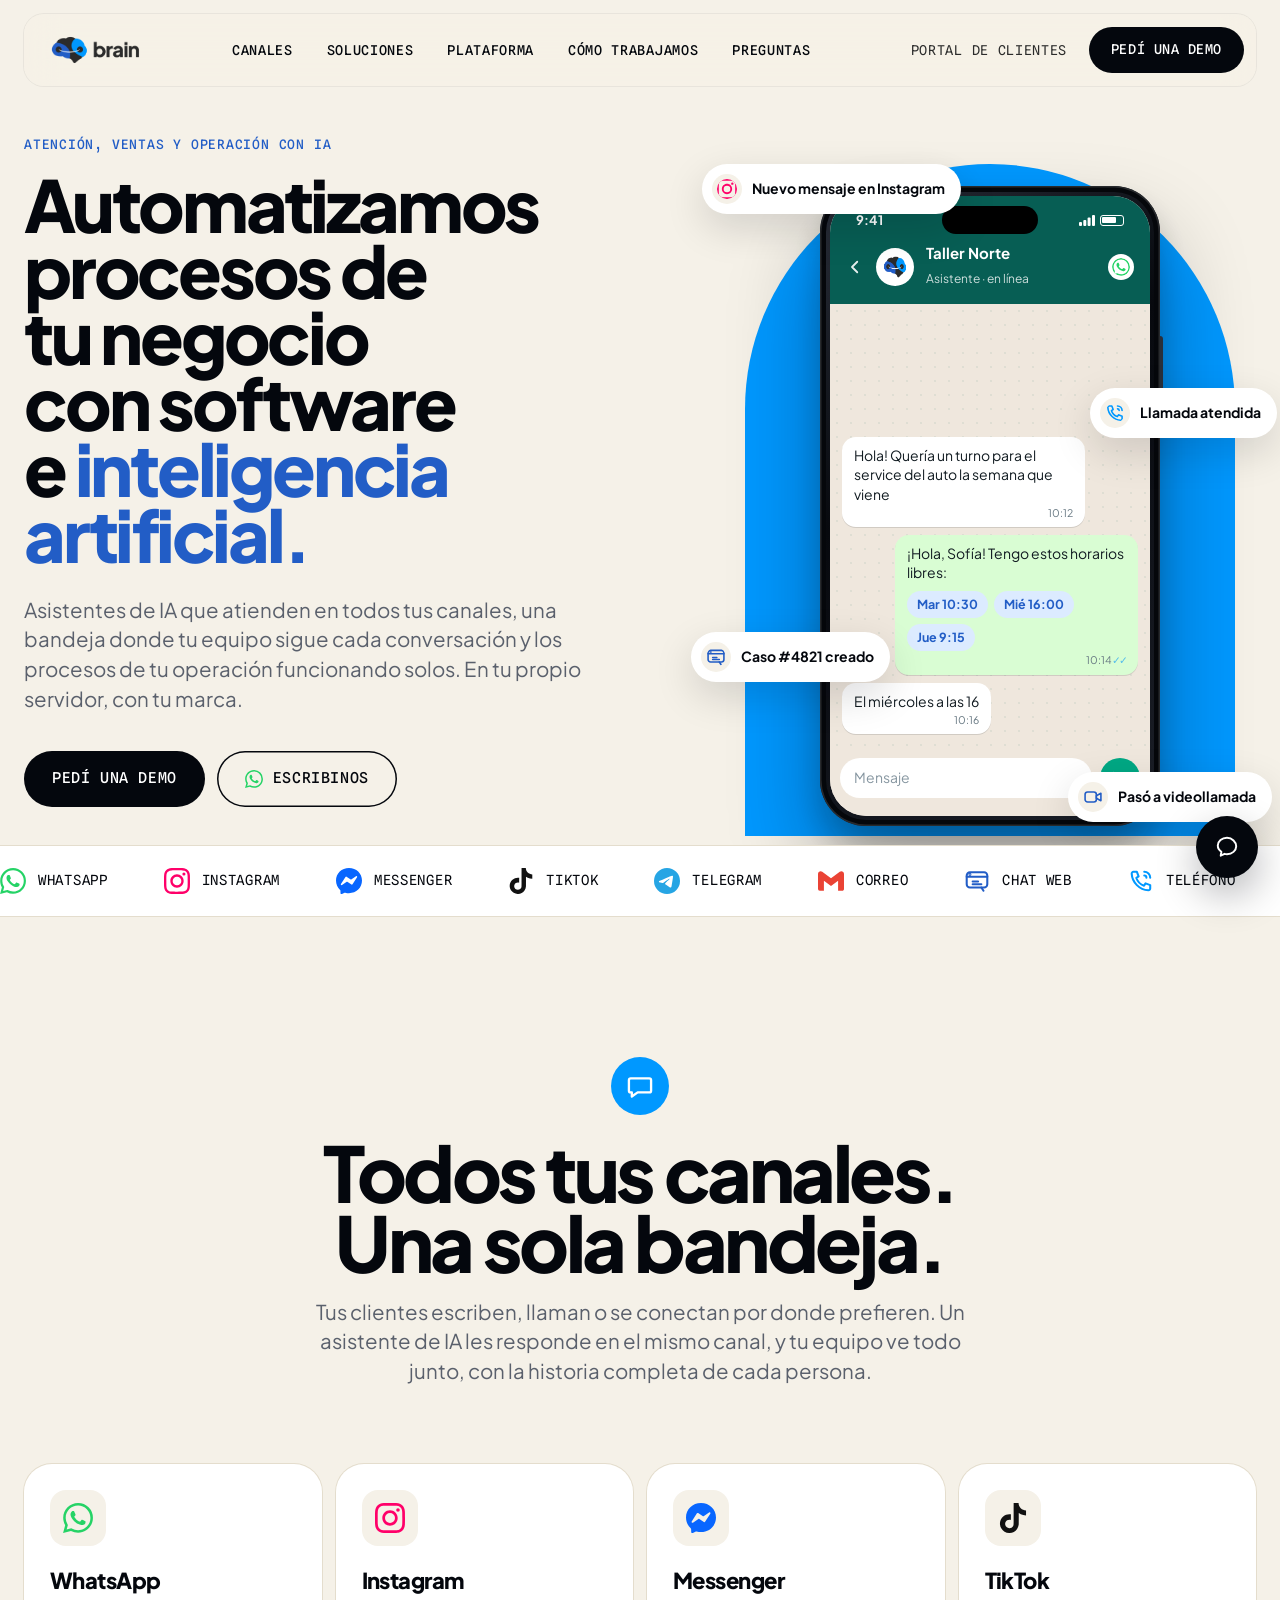
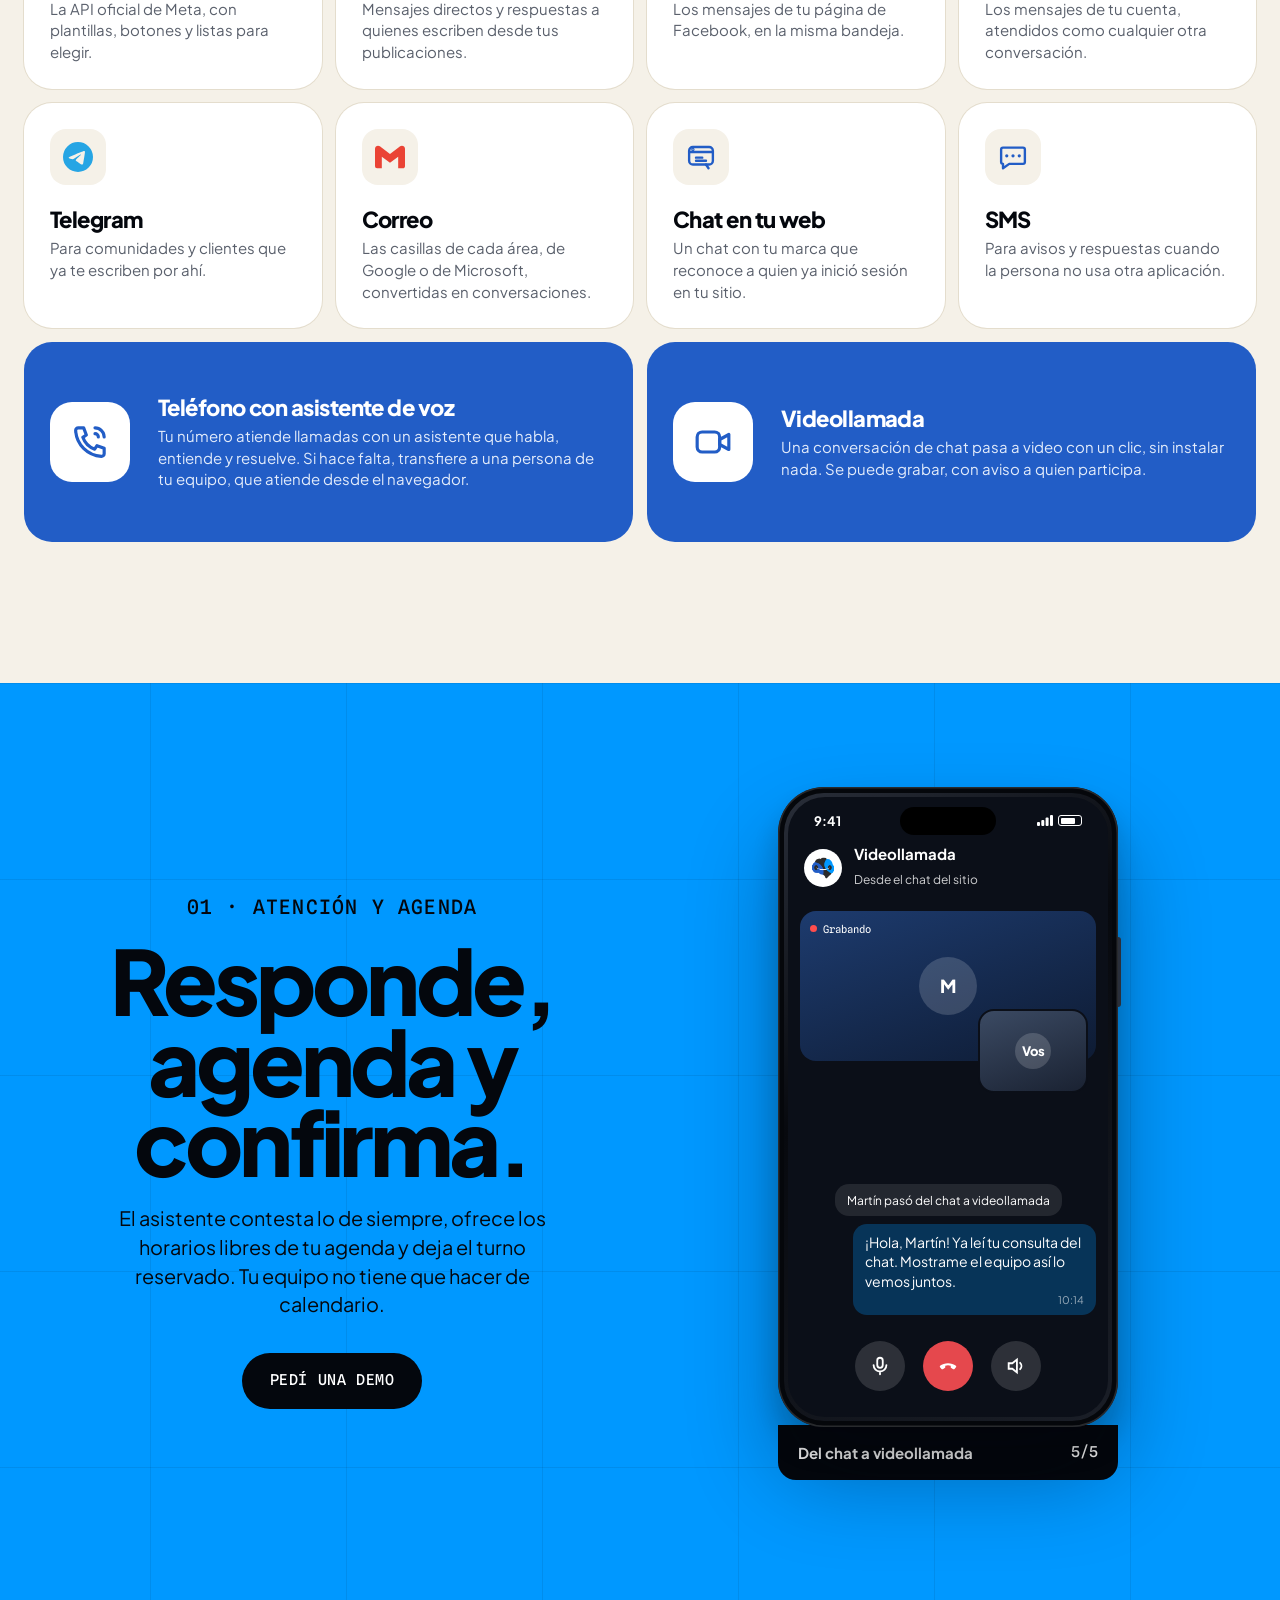
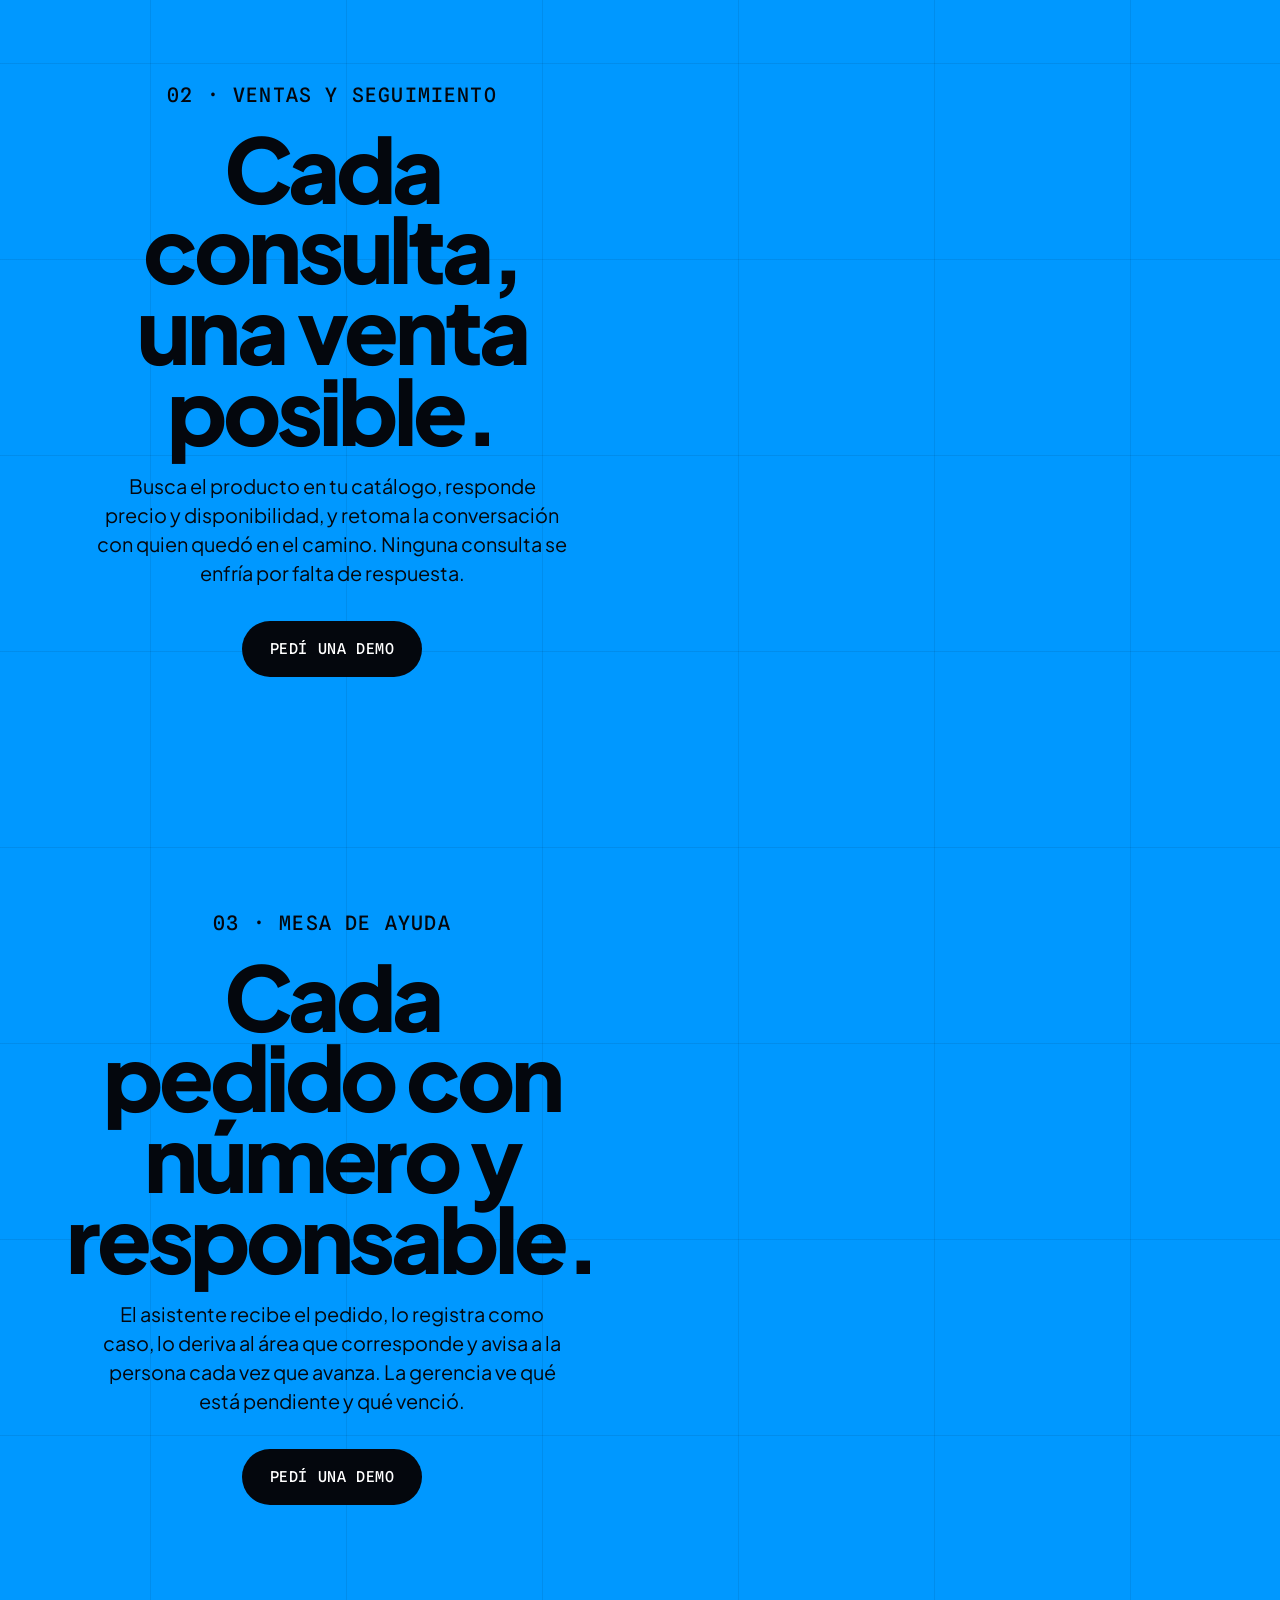
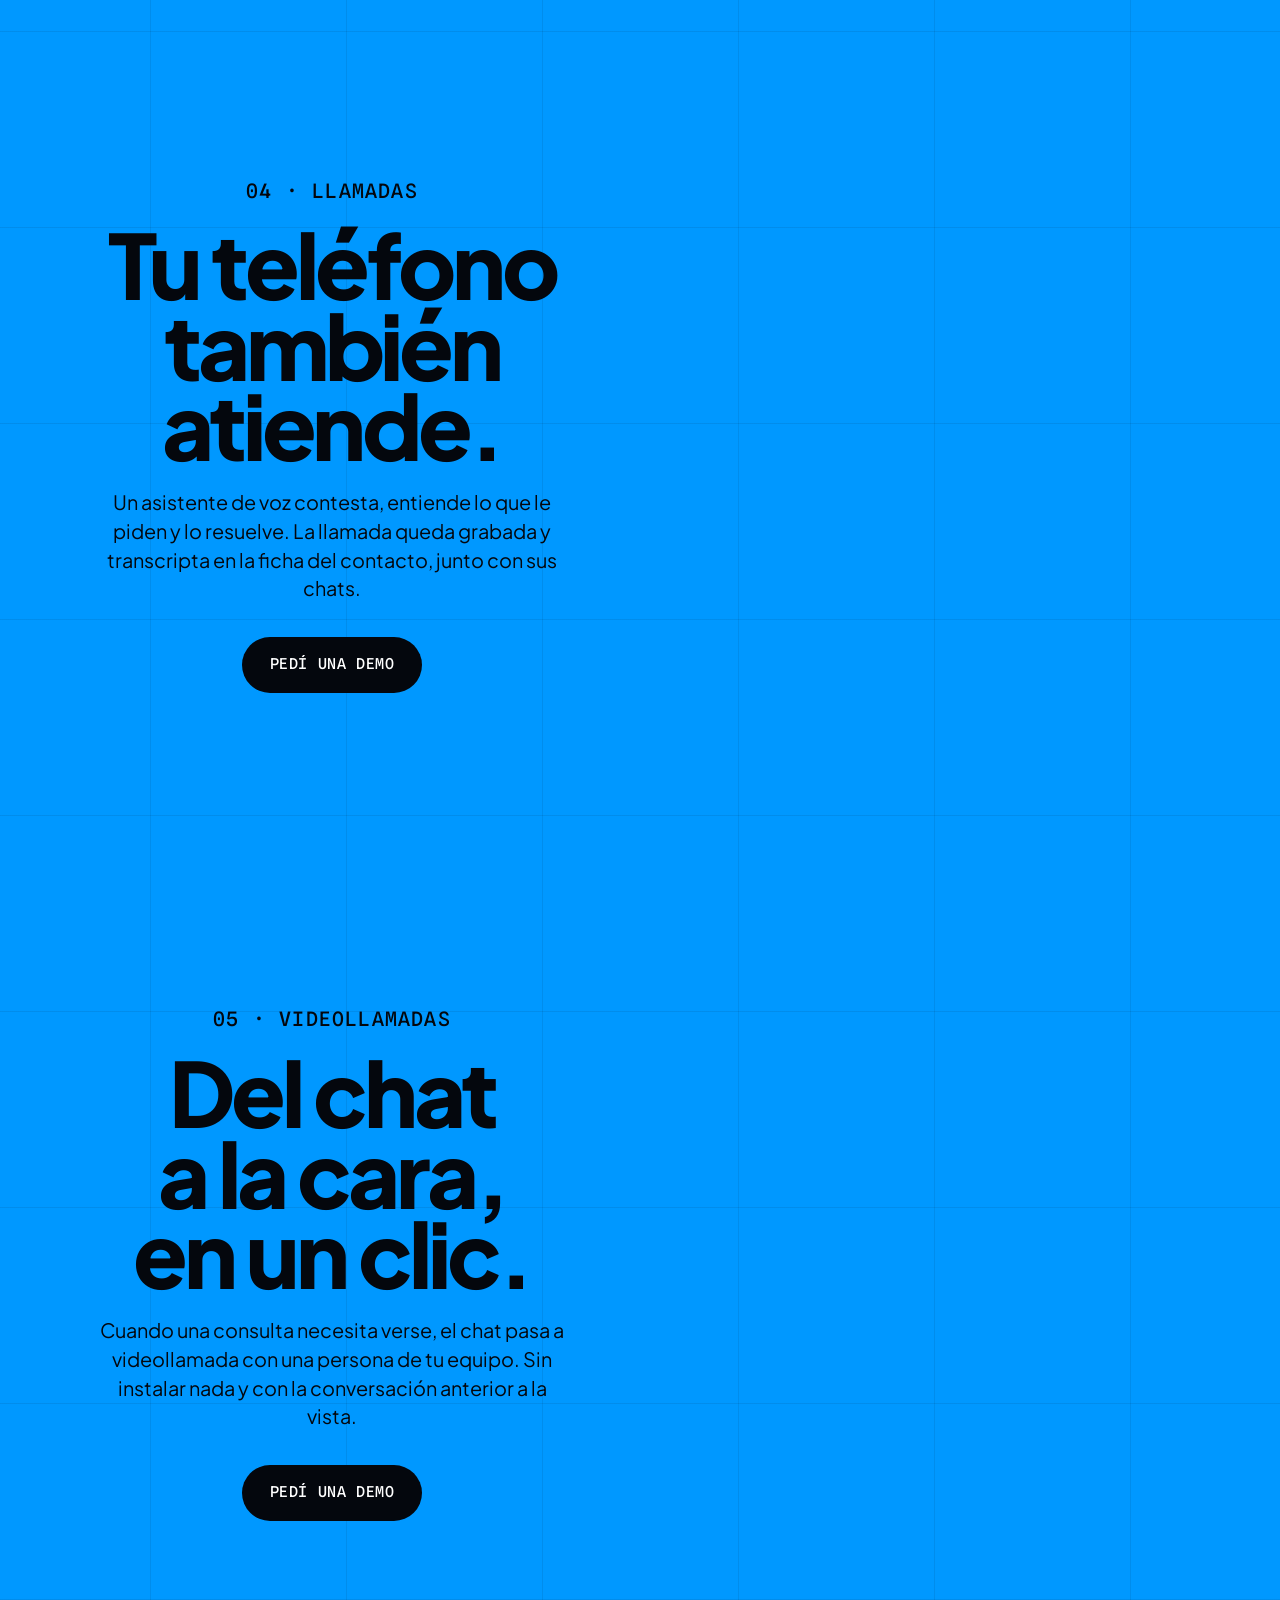
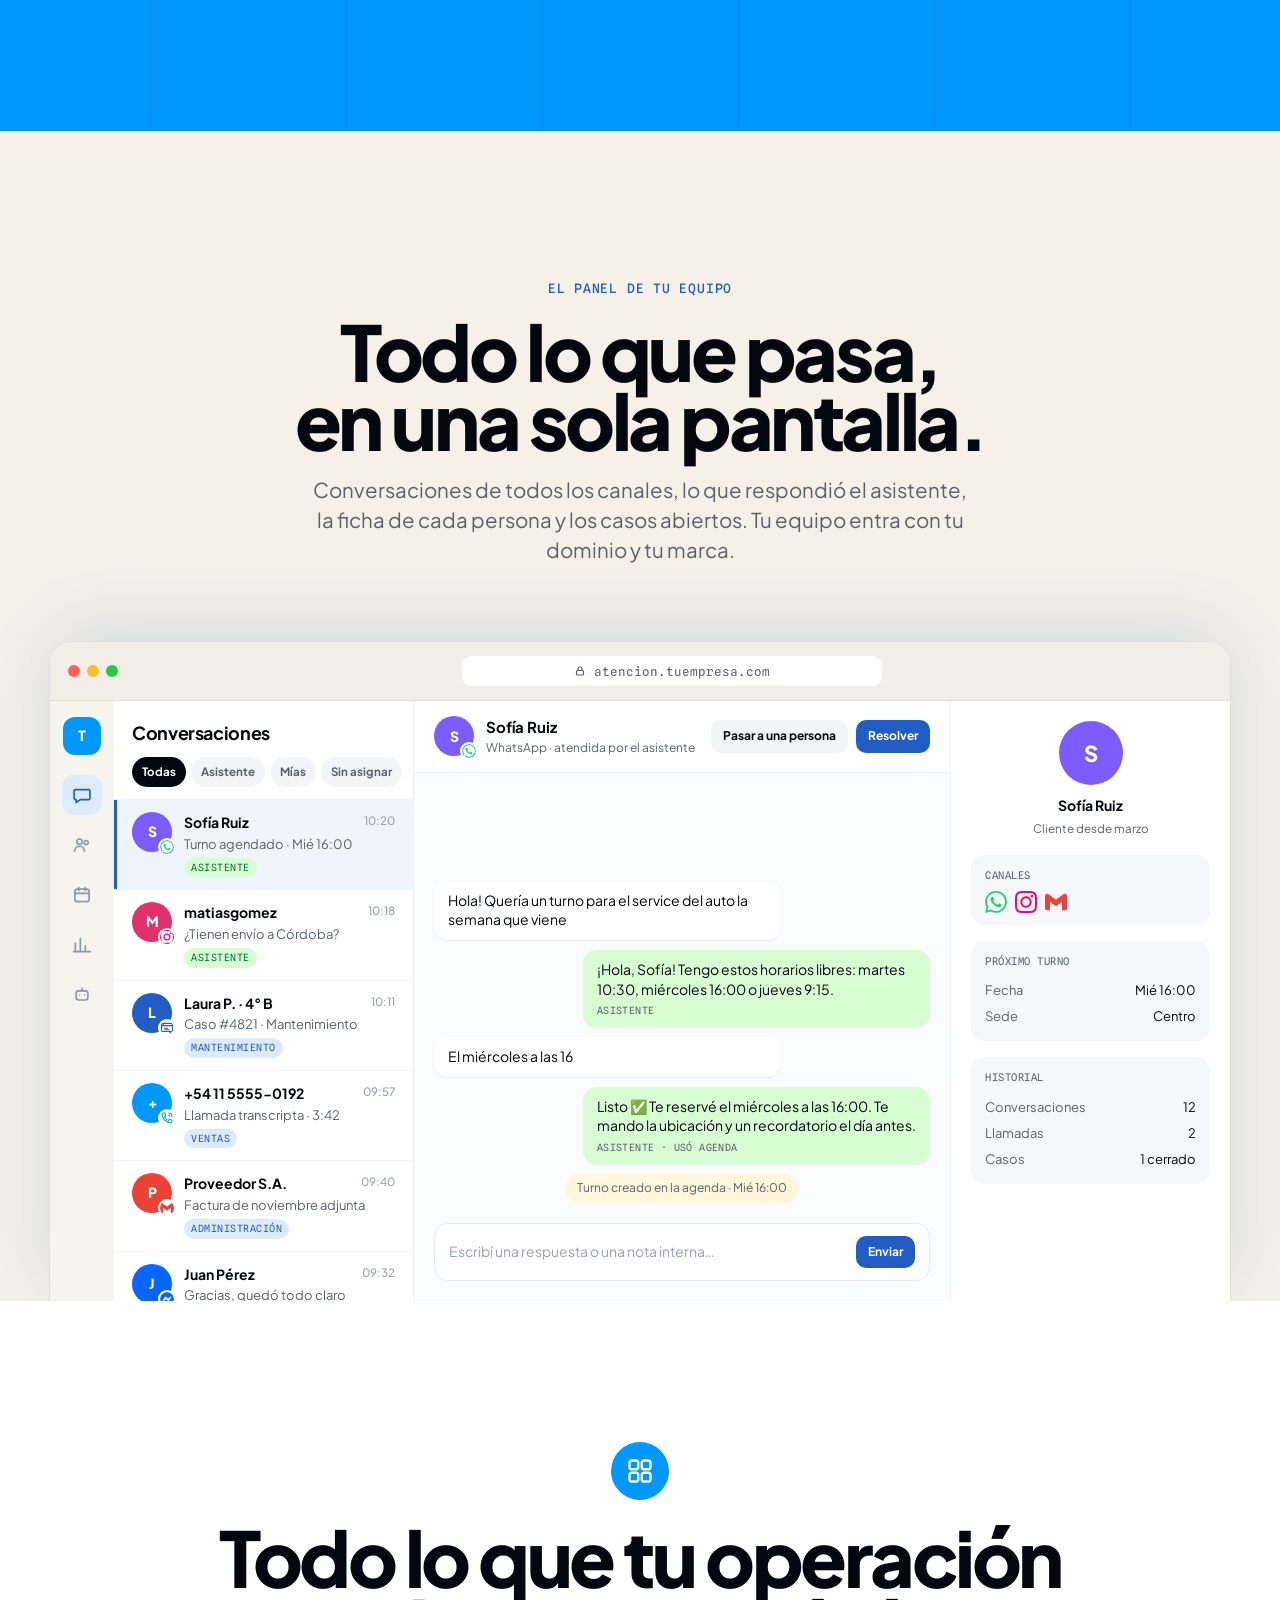
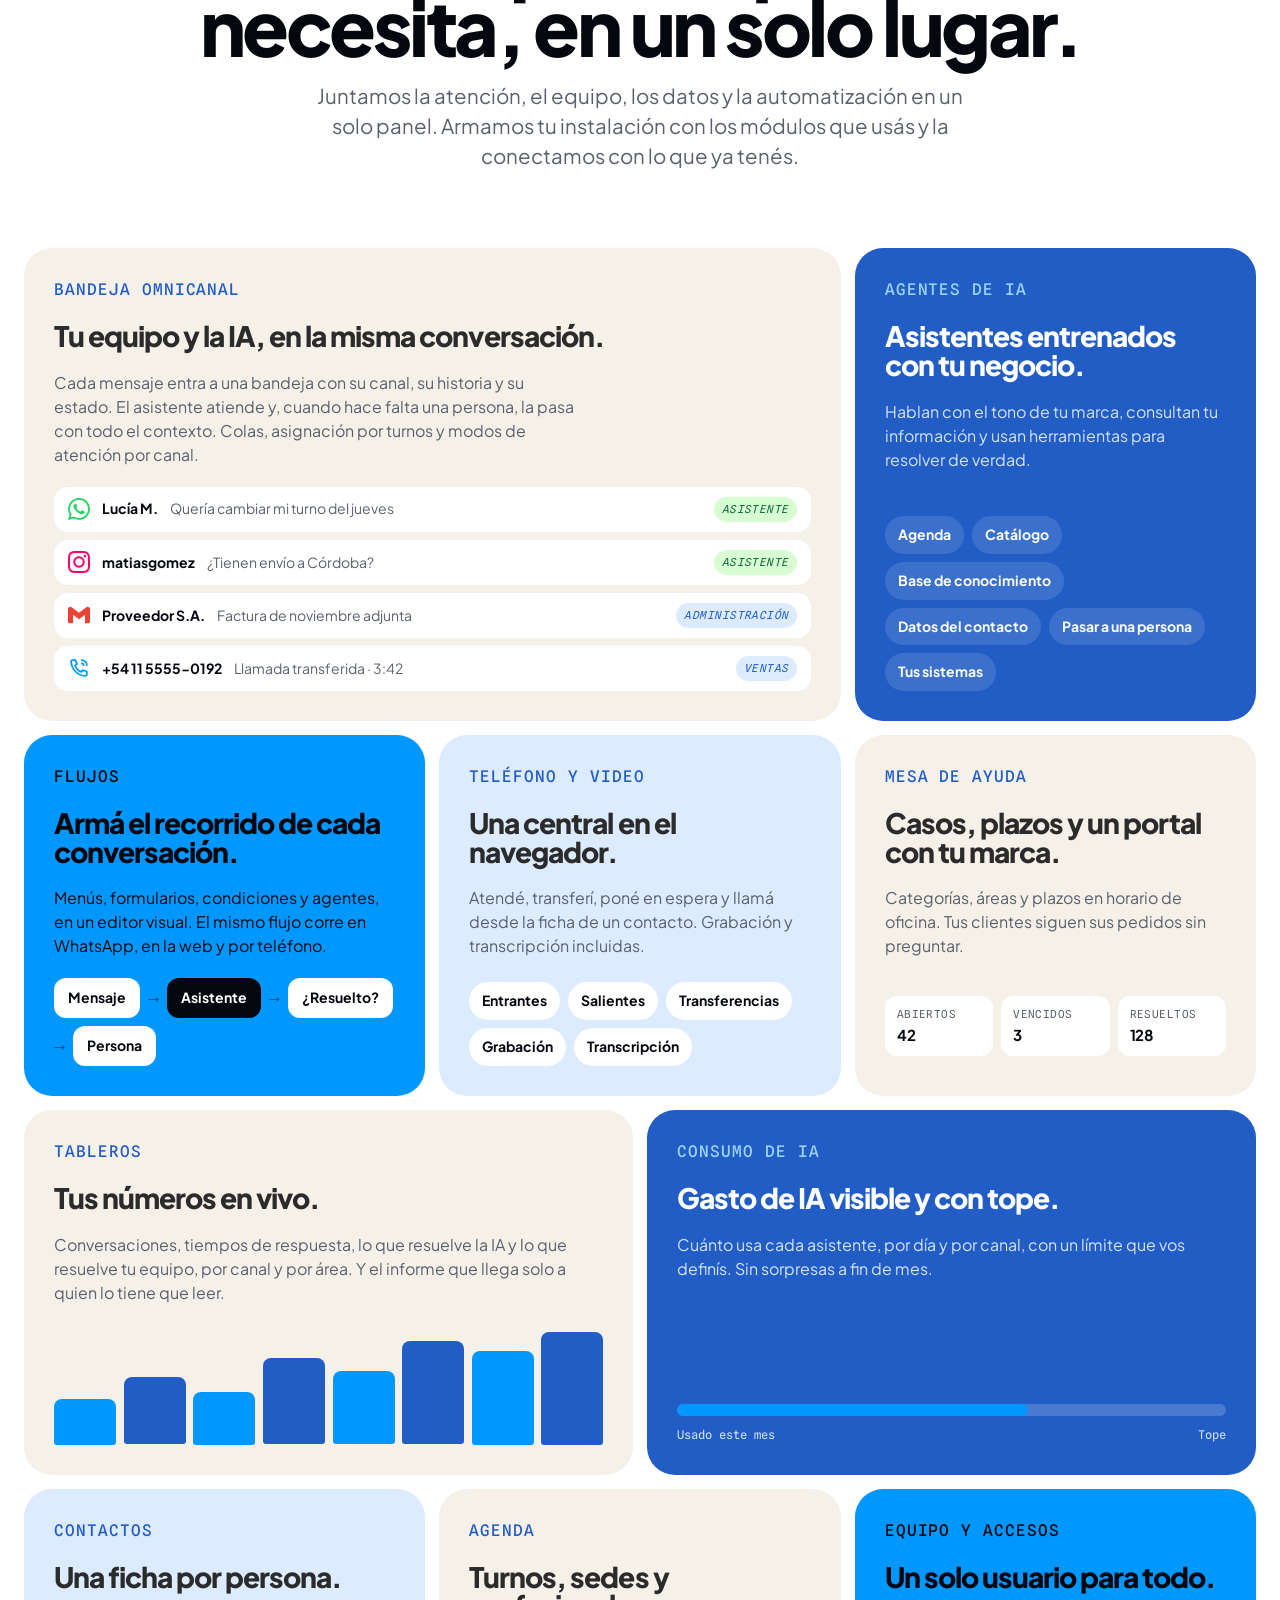
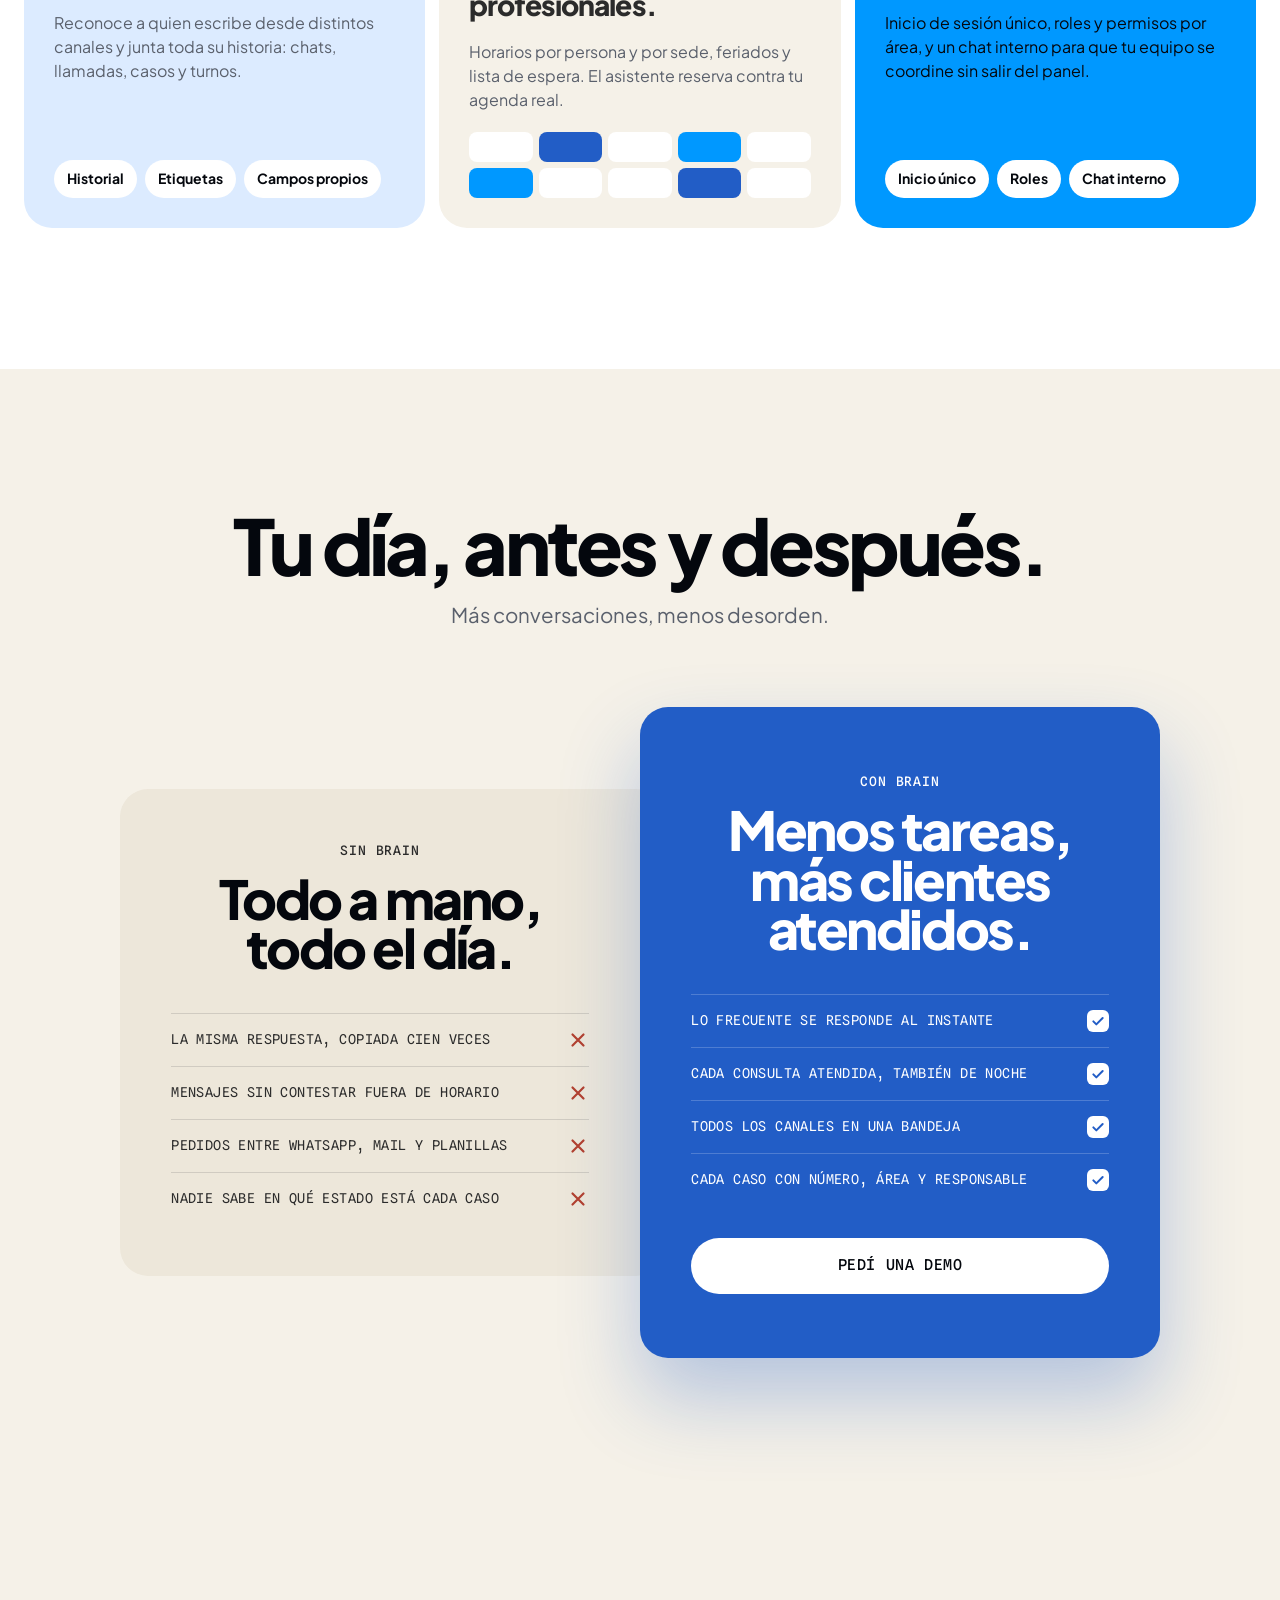
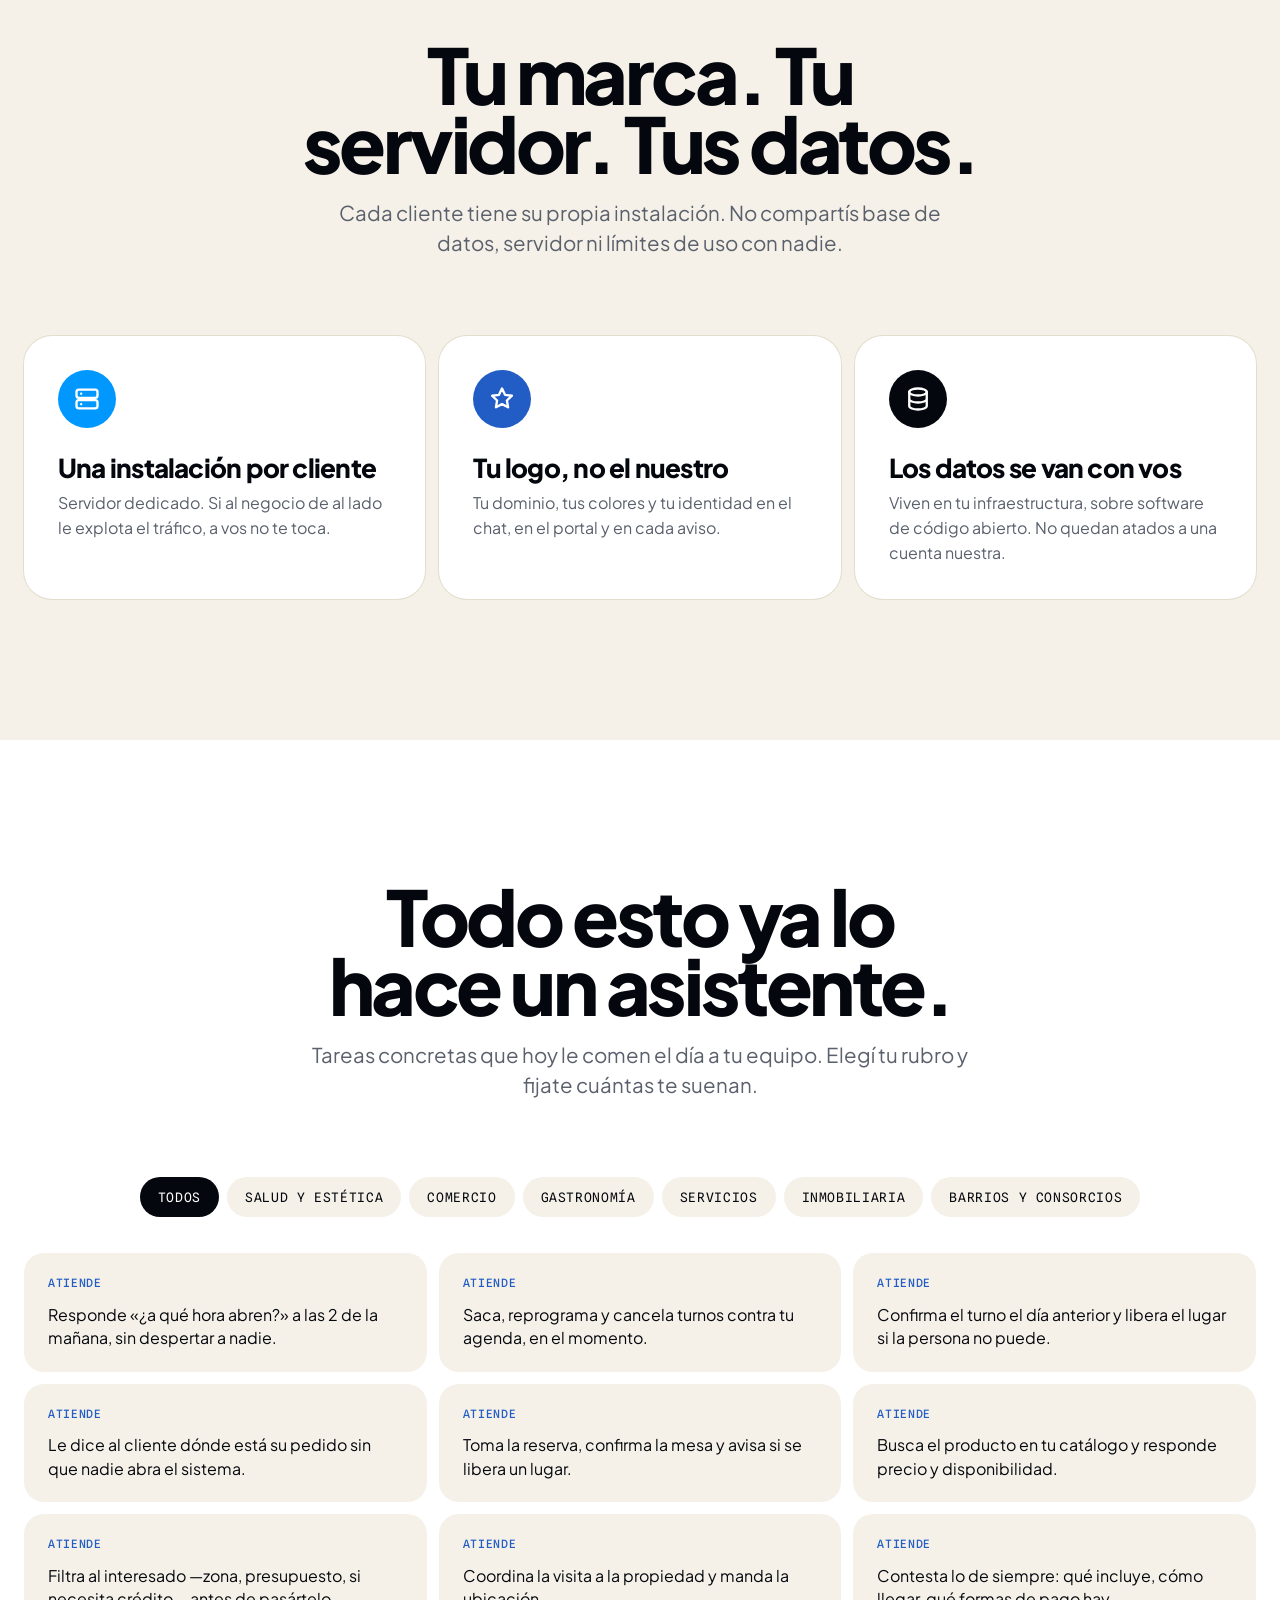
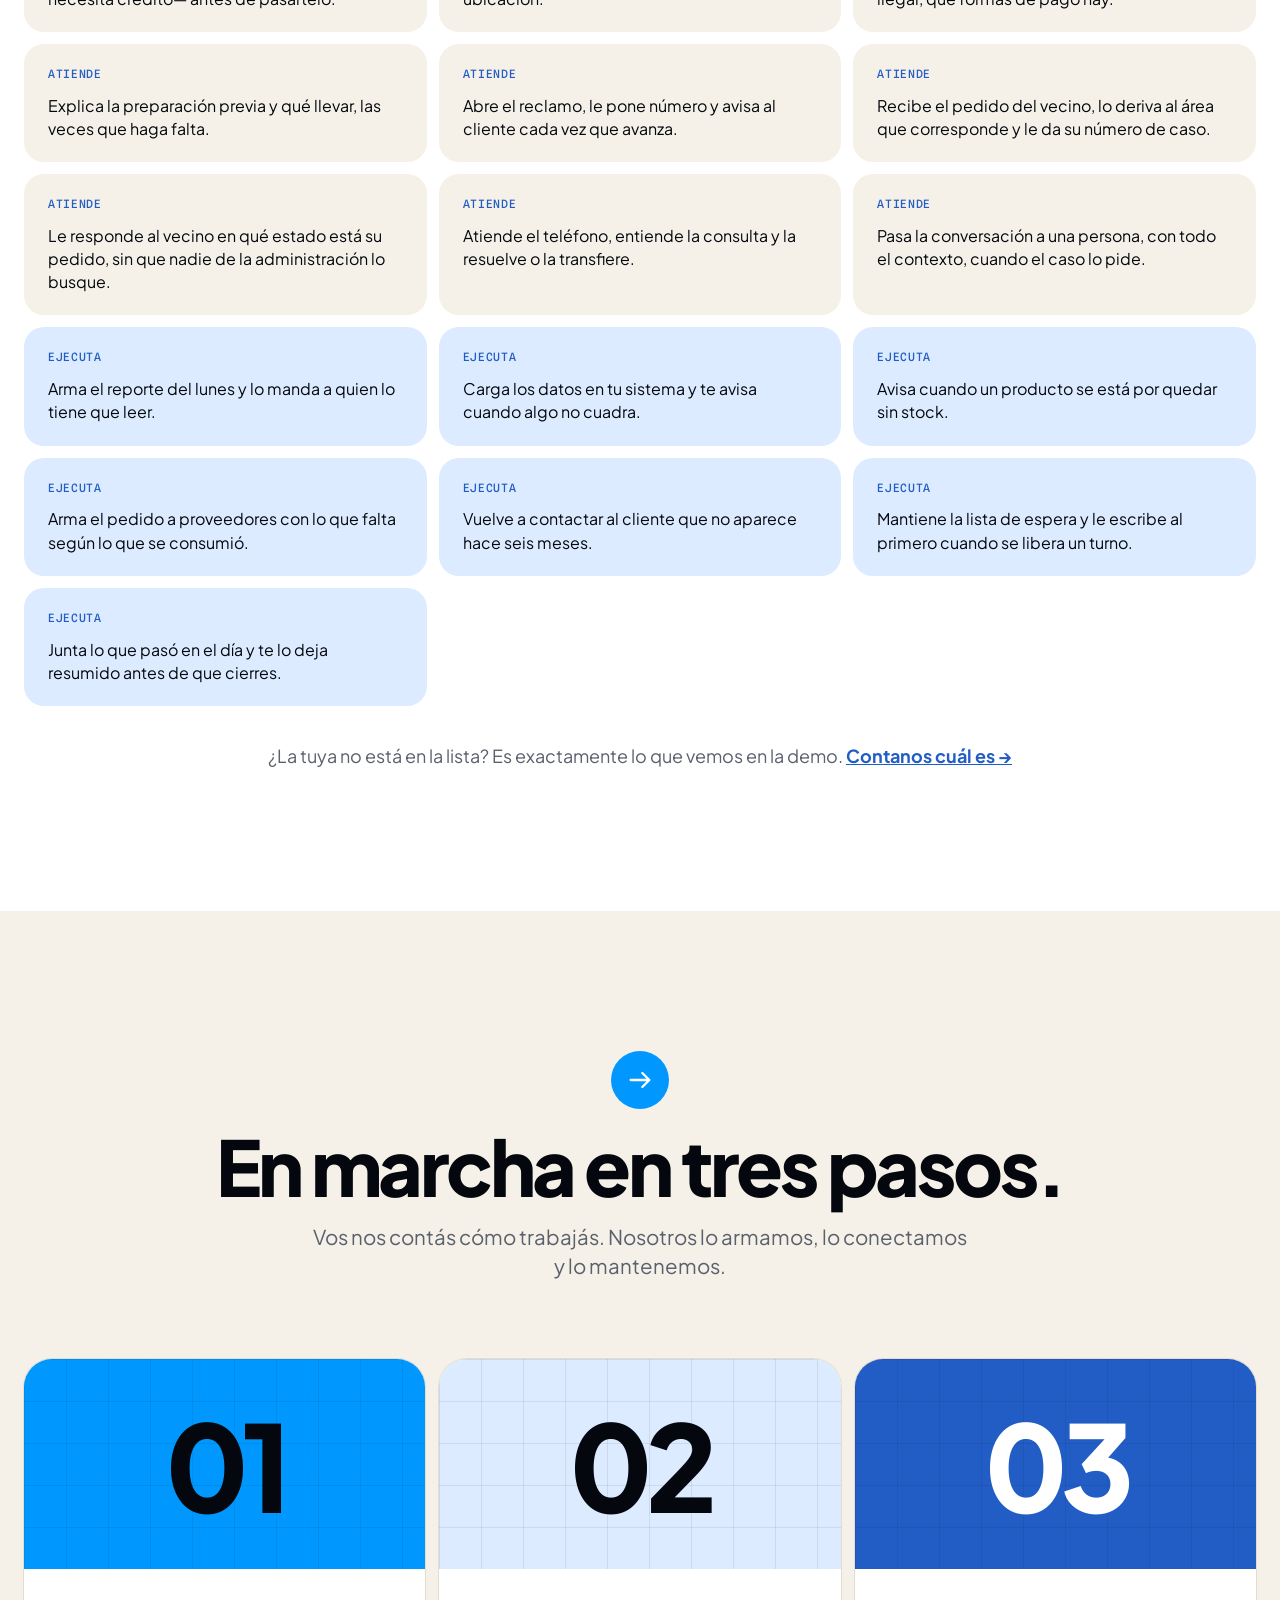
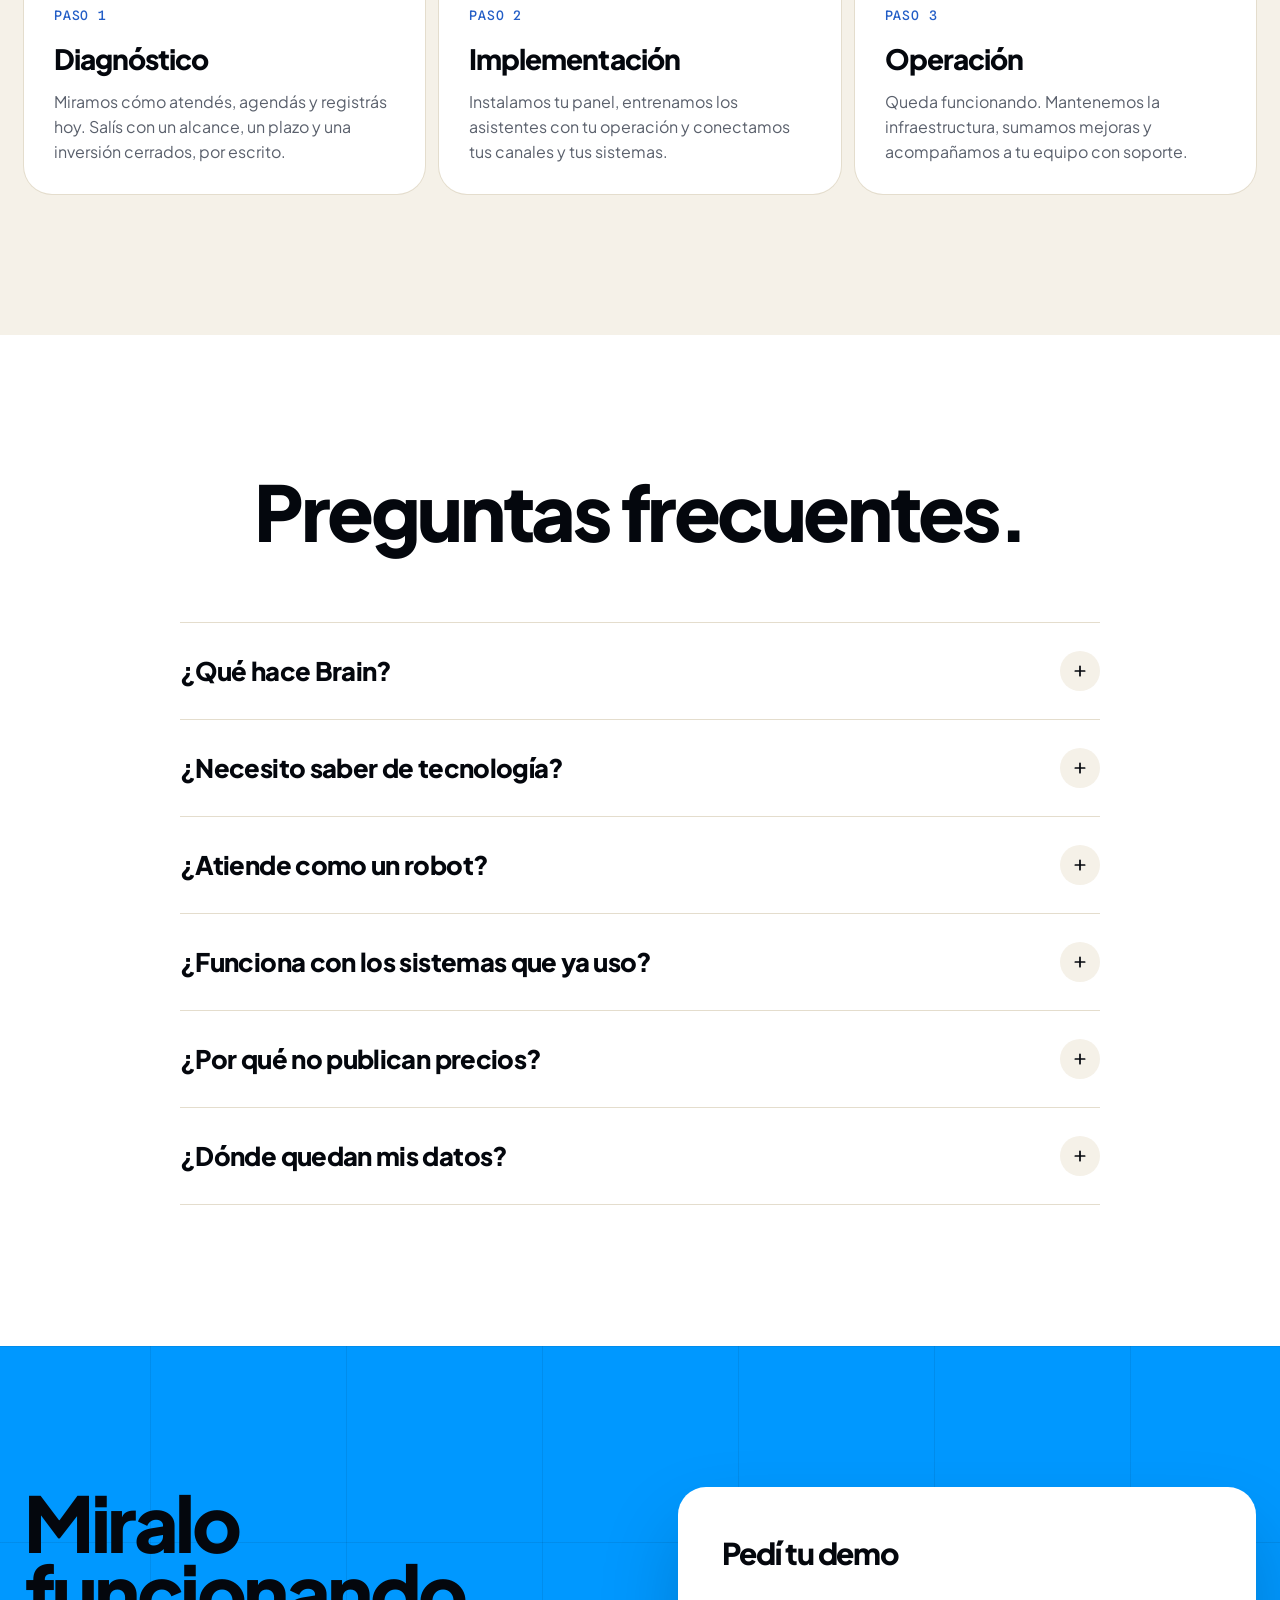
==== commit 02d6e0b9: "feat(sitio): rediseñar la web en el tema claro de la marca y contar todo lo que hacemos (DEVOPS-427)" ====
--- a/index.html
+++ b/index.html
@@ -4,31 +4,27 @@
   <meta charset="UTF-8">
   <meta name="viewport" content="width=device-width, initial-scale=1.0">
 
-  <title>Brain · Agentes de IA a medida | Atención al cliente y tareas automatizadas</title>
-  <meta name="description" content="Brain diseña, entrena y opera agentes de IA a medida: atienden a tus clientes por WhatsApp, correo y tu web a cualquier hora, ordenan cada pedido en una mesa de ayuda, agendan turnos y automatizan los procesos de tu operación. Buenos Aires, Argentina.">
-  <meta name="keywords" content="agentes de IA a medida, agente IA WhatsApp, automatización de tareas, atención al cliente por WhatsApp, mesa de ayuda, agenda de turnos automática, inteligencia artificial empresas Argentina">
+  <title>Brain · Automatizamos procesos de tu negocio con software e inteligencia artificial</title>
+  <meta name="description" content="Brain: asistentes de IA que atienden por WhatsApp, Instagram, Messenger, TikTok, correo, chat web, teléfono y videollamada, una bandeja para tu equipo, mesa de ayuda, tableros y procesos automáticos. En tu propio servidor y con tu marca.">
   <meta name="robots" content="index, follow, max-image-preview:large">
-  <meta name="theme-color" content="#0A0C12">
+  <meta name="theme-color" content="#F5F1E8">
   <link rel="canonical" href="https://brain.com.ar/">
 
   <meta property="og:type" content="website">
   <meta property="og:locale" content="es_AR">
   <meta property="og:site_name" content="Brain">
-  <meta property="og:title" content="Brain · Agentes de IA a medida">
-  <meta property="og:description" content="Agentes de IA que atienden a tus clientes y ejecutan tus tareas. Por WhatsApp, correo y tu web, a cualquier hora, sobre infraestructura cloud dedicada.">
+  <meta property="og:title" content="Brain · Automatizamos procesos de tu negocio con software e inteligencia artificial">
+  <meta property="og:description" content="Asistentes de IA en todos tus canales, una bandeja para tu equipo y tus procesos funcionando solos. En tu servidor, con tu marca.">
   <meta property="og:url" content="https://brain.com.ar/">
   <meta property="og:image" content="https://brain.com.ar/assets/img/brain-logo.png">
   <meta name="twitter:card" content="summary_large_image">
-  <meta name="twitter:title" content="Brain · Agentes de IA a medida">
-  <meta name="twitter:description" content="Agentes de IA que atienden a tus clientes y ejecutan tus tareas. Por WhatsApp, correo y tu web, a cualquier hora.">
+  <meta name="twitter:title" content="Brain · Automatizamos procesos de tu negocio">
+  <meta name="twitter:description" content="Asistentes de IA en todos tus canales, una bandeja para tu equipo y tus procesos funcionando solos.">
   <meta name="twitter:image" content="https://brain.com.ar/assets/img/brain-logo.png">
 
-  <link rel="icon" href="assets/img/brain-logo.png" type="image/png">
-  <link rel="apple-touch-icon" href="assets/img/brain-logo.png">
-
-  <link rel="preconnect" href="https://fonts.googleapis.com">
-  <link rel="preconnect" href="https://fonts.gstatic.com" crossorigin>
-  <link href="https://fonts.googleapis.com/css2?family=Plus+Jakarta+Sans:wght@400;500;600;700;800&family=Spline+Sans+Mono:wght@400;500&display=swap" rel="stylesheet">
+  <link rel="icon" href="assets/img/brain-isotipo-512.png" type="image/png">
+  <link rel="apple-touch-icon" href="assets/img/brain-isotipo-512.png">
+  <link rel="preload" href="assets/fonts/PlusJakartaSans-Variable.ttf" as="font" type="font/ttf" crossorigin>
 
   <script type="application/ld+json">
   {
@@ -37,25 +33,16 @@
     "name": "Brain",
     "url": "https://brain.com.ar",
     "logo": "https://brain.com.ar/assets/img/brain-logo.png",
-    "description": "Agentes de IA a medida para atención al cliente y automatización de tareas.",
+    "slogan": "Automatizamos procesos de tu negocio con software e inteligencia artificial",
     "email": "ventas@brain.com.ar",
     "telephone": "+54-9-11-7065-1142",
     "areaServed": "AR",
     "address": { "@type": "PostalAddress", "addressLocality": "Buenos Aires", "addressCountry": "AR" }
   }
   </script>
-  <script type="application/ld+json">
-  {
-    "@context": "https://schema.org",
-    "@type": "Service",
-    "serviceType": "Agentes de IA a medida para atención al cliente y automatización de tareas",
-    "provider": { "@type": "Organization", "name": "Brain" },
-    "areaServed": "Argentina"
-  }
-  </script>
 
   <link rel="stylesheet" href="assets/css/main.css">
-  <noscript><style>.reveal{opacity:1!important;transform:none!important;}</style></noscript>
+  <noscript><style>.reveal{opacity:1!important;transform:none!important;}.step{opacity:1!important;}</style></noscript>
 </head>
 
 <body>
@@ -64,18 +51,18 @@
   <header class="nav" id="nav">
     <div class="wrap nav-inner">
       <a href="/" class="brand" aria-label="Brain, inicio">
-        <img src="assets/img/brain-logo.png" alt="" width="32" height="32">
-        <span>Brain</span>
+        <img src="assets/img/brain-logo-horizontal-claro.png" alt="Brain" width="120" height="38">
       </a>
       <nav class="nav-links" id="navLinks" aria-label="Secciones">
-        <a href="#agentes">Agentes</a>
-        <a href="#mesa">Mesa de ayuda</a>
-        <a href="#tareas">Qué automatizamos</a>
+        <a href="#canales">Canales</a>
+        <a href="#soluciones">Soluciones</a>
+        <a href="#plataforma">Plataforma</a>
         <a href="#proceso">Cómo trabajamos</a>
         <a href="#preguntas">Preguntas</a>
       </nav>
       <div class="nav-cta">
-        <a href="https://support.brain.com.ar" target="_blank" rel="noopener" class="btn btn-primary btn-sm">Iniciar sesión</a>
+        <a href="https://support.brain.com.ar" target="_blank" rel="noopener" class="nav-login">Portal de clientes</a>
+        <a href="#contacto" class="btn btn-primary btn-sm">Pedí una demo</a>
         <button class="nav-toggle" id="navToggle" aria-label="Abrir menú" aria-expanded="false" aria-controls="navLinks">
           <svg width="19" height="19" viewBox="0 0 24 24" fill="none" aria-hidden="true"><path d="M4 7h16M4 12h16M4 17h16" stroke="currentColor" stroke-width="1.8" stroke-linecap="round"/></svg>
         </button>
@@ -86,473 +73,515 @@
   <main>
 
     <!-- ═══════════════ HERO ═══════════════ -->
-    <section class="hero" id="hero">
-      <div class="grid-bg" aria-hidden="true"></div>
-      <div class="orb orb-1" aria-hidden="true"></div>
-
-      <div class="wrap hero-inner">
-        <div class="hero-copy">
-          <span class="pill reveal in"><span class="dot"></span> Agentes de IA a medida</span>
-          <h1 class="display reveal in">Agentes de IA a medida.<span class="accent"> Atienden a tus clientes, ejecutan tus tareas.</span></h1>
-          <p class="hero-sub reveal in">Diseñamos, entrenamos y operamos agentes para tu negocio: responden por WhatsApp, correo y tu web a cualquier hora, ordenan cada pedido con número y responsable, y le pasan a tu equipo lo que necesita una persona. Sobre infraestructura cloud dedicada.</p>
-          <div class="hero-ctas reveal in">
-            <a href="#contacto" class="btn btn-primary">
-              Pedir diagnóstico
-              <svg width="17" height="17" viewBox="0 0 24 24" fill="none" aria-hidden="true"><path d="M5 12h13m-5.5-5.5L18 12l-5.5 5.5" stroke="currentColor" stroke-width="2.1" stroke-linecap="round" stroke-linejoin="round"/></svg>
+    <section class="hero">
+      <div class="wrap hero-grid">
+        <div>
+          <p class="eyebrow reveal">Atención, ventas y operación con IA</p>
+          <h1 class="display reveal d1">Automatizamos procesos de tu negocio con software e <em>inteligencia artificial.</em></h1>
+          <p class="lead reveal d2">Asistentes de IA que atienden en todos tus canales, una bandeja donde tu equipo sigue cada conversación y los procesos de tu operación funcionando solos. En tu propio servidor, con tu marca.</p>
+          <div class="hero-actions reveal d3">
+            <a href="#contacto" class="btn btn-primary">Pedí una demo</a>
+            <a href="https://wa.me/5491170651142" target="_blank" rel="noopener" class="btn btn-ghost">
+              <img src="assets/img/canales/whatsapp.svg" alt="" width="18" height="18">Escribinos
             </a>
-            <a href="https://wa.me/5491170651142?text=Hola%2C%20quiero%20un%20diagn%C3%B3stico%20para%20mi%20negocio" target="_blank" rel="noopener" class="btn btn-ghost">
-              <svg width="16" height="16" viewBox="0 0 24 24" fill="none" aria-hidden="true"><path d="M12 3.5c-4.7 0-8.5 3.2-8.5 7.2 0 2.3 1.3 4.4 3.3 5.7l-.6 3.6 3.6-1.7c.7.2 1.4.3 2.2.3 4.7 0 8.5-3.2 8.5-7.2S16.7 3.5 12 3.5z" stroke="currentColor" stroke-width="1.7" stroke-linejoin="round"/></svg>
-              Escribir por WhatsApp
-            </a>
-          </div>
-          <p class="hero-note reveal in">Sin costo · Sin compromiso · Respondemos en menos de 24 h</p>
-        </div>
-
-        <!-- hero visual · red neuronal 3D -->
-        <div class="hero-visual reveal in" aria-hidden="true">
-          <div class="brain-fallback" id="brainFallback"></div>
-          <canvas id="brain3d"></canvas>
-        </div>
-      </div>
-    </section>
-
-    <!-- ═══════════════ PROBLEMA ═══════════════ -->
-    <section class="section">
-      <div class="wrap">
-        <div class="section-head reveal">
-          <p class="eyebrow">El problema</p>
-          <h2 class="h2">Lo que se te escapa todos los días.</h2>
-        </div>
-        <div class="cards-3">
-          <div class="card reveal">
-            <p class="num">01</p>
-            <h3>La consulta de las 23:40</h3>
-            <p>Llega fuera de hora y se responde al otro día. Para entonces esa persona ya le escribió a otros tres.</p>
-          </div>
-          <div class="card reveal">
-            <p class="num">02</p>
-            <h3>La agenda a mano</h3>
-            <p>Cada turno se coordina mensaje por mensaje. Alguien de tu equipo se pasa el día haciendo de calendario.</p>
-          </div>
-          <div class="card reveal">
-            <p class="num">03</p>
-            <h3>Los datos en cuatro lados</h3>
-            <p>Una parte en el teléfono, otra en una planilla, otra en la cabeza de alguien. Con eso nadie puede decidir.</p>
-          </div>
-        </div>
-      </div>
-    </section>
-
-    <!-- ═══════════════ AGENTES (capacidades) ═══════════════ -->
-    <section class="section" id="agentes" style="padding-top: 0;">
-      <div class="wrap">
-        <div class="section-head reveal">
-          <p class="eyebrow">Agentes a medida</p>
-          <h2 class="h2">Dos frentes: tus clientes y tu operación.</h2>
-          <p class="lead">Cada agente se diseña para un trabajo concreto. Los de atención conversan con tus clientes; los de tareas trabajan por detrás. Todos entrenados con tu negocio.</p>
-        </div>
-
-        <div class="lanes">
-          <!-- carril atención -->
-          <div class="lane reveal">
-            <div class="lane-head">
-              <div class="lane-icon att" aria-hidden="true">
-                <svg width="18" height="18" viewBox="0 0 24 24" fill="none"><path d="M12 3.5c-4.7 0-8.5 3.2-8.5 7.2 0 2.3 1.3 4.4 3.3 5.7l-.6 3.6 3.6-1.7c.7.2 1.4.3 2.2.3 4.7 0 8.5-3.2 8.5-7.2S16.7 3.5 12 3.5z" stroke="currentColor" stroke-width="1.7" stroke-linejoin="round"/></svg>
+          </div>
+          <p class="hero-note reveal d3">Sin costo · Sin compromiso · Respondemos en menos de 24 h hábiles</p>
+        </div>
+
+        <div class="hero-stage reveal d2" aria-label="Ejemplo: un asistente agenda un turno por WhatsApp">
+          <div class="phone" data-story="turnos" data-loop></div>
+          <span class="float-chip c1"><img src="assets/img/canales/instagram.svg" alt="">Nuevo mensaje en Instagram</span>
+          <span class="float-chip c2"><img src="assets/img/canales/telefono.svg" alt="">Llamada atendida</span>
+          <span class="float-chip c3"><img src="assets/img/canales/web.svg" alt="">Caso #4821 creado</span>
+          <span class="float-chip c4"><img src="assets/img/canales/video.svg" alt="">Pasó a videollamada</span>
+        </div>
+      </div>
+    </section>
+
+    <!-- ═══════════════ CHANNEL MARQUEE ═══════════════ -->
+    <div class="marquee" aria-hidden="true">
+      <div class="marquee-track" id="marqueeTrack">
+        <span class="marquee-item"><img src="assets/img/canales/whatsapp.svg" alt="">WhatsApp</span>
+        <span class="marquee-item"><img src="assets/img/canales/instagram.svg" alt="">Instagram</span>
+        <span class="marquee-item"><img src="assets/img/canales/messenger.svg" alt="">Messenger</span>
+        <span class="marquee-item"><img src="assets/img/canales/tiktok.svg" alt="">TikTok</span>
+        <span class="marquee-item"><img src="assets/img/canales/telegram.svg" alt="">Telegram</span>
+        <span class="marquee-item"><img src="assets/img/canales/gmail.svg" alt="">Correo</span>
+        <span class="marquee-item"><img src="assets/img/canales/web.svg" alt="">Chat web</span>
+        <span class="marquee-item"><img src="assets/img/canales/telefono.svg" alt="">Teléfono</span>
+        <span class="marquee-item"><img src="assets/img/canales/video.svg" alt="">Videollamada</span>
+        <span class="marquee-item"><img src="assets/img/canales/sms.svg" alt="">SMS</span>
+        <span class="marquee-item"><img src="assets/img/canales/api.svg" alt="">API</span>
+      </div>
+    </div>
+
+    <!-- ═══════════════ CHANNELS ═══════════════ -->
+    <section class="section channels" id="canales">
+      <div class="wrap">
+        <div class="section-head">
+          <div class="badge-ico reveal" aria-hidden="true"><svg viewBox="0 0 24 24" fill="none" stroke="currentColor" stroke-width="2" stroke-linecap="round" stroke-linejoin="round"><path d="M4 5.5h16a1.5 1.5 0 0 1 1.5 1.5v9a1.5 1.5 0 0 1-1.5 1.5H10l-5 3.5v-3.5H4A1.5 1.5 0 0 1 2.5 16V7A1.5 1.5 0 0 1 4 5.5Z"/></svg></div>
+          <h2 class="h2 reveal d1">Todos tus canales. Una sola bandeja.</h2>
+          <p class="lead reveal d2">Tus clientes escriben, llaman o se conectan por donde prefieren. Un asistente de IA les responde en el mismo canal, y tu equipo ve todo junto, con la historia completa de cada persona.</p>
+        </div>
+
+        <div class="ch-grid">
+          <article class="ch reveal">
+            <div class="ch-ico"><img src="assets/img/canales/whatsapp.svg" alt=""></div>
+            <div><h3>WhatsApp</h3><p>La API oficial de Meta, con plantillas, botones y listas para elegir.</p></div>
+          </article>
+          <article class="ch reveal d1">
+            <div class="ch-ico"><img src="assets/img/canales/instagram.svg" alt=""></div>
+            <div><h3>Instagram</h3><p>Mensajes directos y respuestas a quienes escriben desde tus publicaciones.</p></div>
+          </article>
+          <article class="ch reveal d2">
+            <div class="ch-ico"><img src="assets/img/canales/messenger.svg" alt=""></div>
+            <div><h3>Messenger</h3><p>Los mensajes de tu página de Facebook, en la misma bandeja.</p></div>
+          </article>
+          <article class="ch reveal d3">
+            <div class="ch-ico"><img src="assets/img/canales/tiktok.svg" alt=""></div>
+            <div><h3>TikTok</h3><p>Los mensajes de tu cuenta, atendidos como cualquier otra conversación.</p></div>
+          </article>
+          <article class="ch reveal">
+            <div class="ch-ico"><img src="assets/img/canales/telegram.svg" alt=""></div>
+            <div><h3>Telegram</h3><p>Para comunidades y clientes que ya te escriben por ahí.</p></div>
+          </article>
+          <article class="ch reveal d1">
+            <div class="ch-ico"><img src="assets/img/canales/gmail.svg" alt=""></div>
+            <div><h3>Correo</h3><p>Las casillas de cada área, de Google o de Microsoft, convertidas en conversaciones.</p></div>
+          </article>
+          <article class="ch reveal d2">
+            <div class="ch-ico"><img src="assets/img/canales/web.svg" alt=""></div>
+            <div><h3>Chat en tu web</h3><p>Un chat con tu marca que reconoce a quien ya inició sesión en tu sitio.</p></div>
+          </article>
+          <article class="ch reveal d3">
+            <div class="ch-ico"><img src="assets/img/canales/sms.svg" alt=""></div>
+            <div><h3>SMS</h3><p>Para avisos y respuestas cuando la persona no usa otra aplicación.</p></div>
+          </article>
+          <article class="ch wide reveal">
+            <div class="ch-ico"><svg viewBox="0 0 24 24" fill="none" stroke="currentColor" stroke-width="1.9" stroke-linecap="round" stroke-linejoin="round"><path d="M5 3.5h3.2l1.6 4.3-2.1 1.4a11.5 11.5 0 0 0 7.1 7.1l1.4-2.1 4.3 1.6V19a1.6 1.6 0 0 1-1.7 1.6A16.4 16.4 0 0 1 3.4 5.2 1.6 1.6 0 0 1 5 3.5Z"/><path d="M15 3.5a5.5 5.5 0 0 1 5.5 5.5M15 7a2 2 0 0 1 2 2"/></svg></div>
+            <div><h3>Teléfono con asistente de voz</h3><p>Tu número atiende llamadas con un asistente que habla, entiende y resuelve. Si hace falta, transfiere a una persona de tu equipo, que atiende desde el navegador.</p></div>
+          </article>
+          <article class="ch wide reveal d1">
+            <div class="ch-ico"><svg viewBox="0 0 24 24" fill="none" stroke="currentColor" stroke-width="1.9" stroke-linecap="round" stroke-linejoin="round"><rect x="2.5" y="6" width="13.5" height="12" rx="3"/><path d="m16 10.5 5.5-3v9l-5.5-3Z"/></svg></div>
+            <div><h3>Videollamada</h3><p>Una conversación de chat pasa a video con un clic, sin instalar nada. Se puede grabar, con aviso a quien participa.</p></div>
+          </article>
+        </div>
+      </div>
+    </section>
+
+    <!-- ═══════════════ SHOWCASE (scrollytelling) ═══════════════ -->
+    <section class="showcase" id="soluciones" aria-label="Qué resolvemos">
+      <div class="wrap showcase-grid">
+        <div class="steps" id="steps">
+          <article class="step is-active" data-story="turnos" data-caption="Agenda por WhatsApp">
+            <p class="tag">01 · Atención y agenda</p>
+            <h3 class="h1">Responde, agenda y confirma.</h3>
+            <p>El asistente contesta lo de siempre, ofrece los horarios libres de tu agenda y deja el turno reservado. Tu equipo no tiene que hacer de calendario.</p>
+            <a href="#contacto" class="btn btn-primary">Pedí una demo</a>
+            <div class="phone-inline"></div>
+          </article>
+          <article class="step" data-story="ventas" data-caption="Venta por Instagram">
+            <p class="tag">02 · Ventas y seguimiento</p>
+            <h3 class="h1">Cada consulta, una venta posible.</h3>
+            <p>Busca el producto en tu catálogo, responde precio y disponibilidad, y retoma la conversación con quien quedó en el camino. Ninguna consulta se enfría por falta de respuesta.</p>
+            <a href="#contacto" class="btn btn-primary">Pedí una demo</a>
+            <div class="phone-inline"></div>
+          </article>
+          <article class="step" data-story="mesa" data-caption="Reclamo en el chat web">
+            <p class="tag">03 · Mesa de ayuda</p>
+            <h3 class="h1">Cada pedido con número y responsable.</h3>
+            <p>El asistente recibe el pedido, lo registra como caso, lo deriva al área que corresponde y avisa a la persona cada vez que avanza. La gerencia ve qué está pendiente y qué venció.</p>
+            <a href="#contacto" class="btn btn-primary">Pedí una demo</a>
+            <div class="phone-inline"></div>
+          </article>
+          <article class="step" data-story="llamada" data-caption="Llamada con asistente de voz">
+            <p class="tag">04 · Llamadas</p>
+            <h3 class="h1">Tu teléfono también atiende.</h3>
+            <p>Un asistente de voz contesta, entiende lo que le piden y lo resuelve. La llamada queda grabada y transcripta en la ficha del contacto, junto con sus chats.</p>
+            <a href="#contacto" class="btn btn-primary">Pedí una demo</a>
+            <div class="phone-inline"></div>
+          </article>
+          <article class="step" data-story="video" data-caption="Del chat a videollamada">
+            <p class="tag">05 · Videollamadas</p>
+            <h3 class="h1">Del chat a la cara, en un clic.</h3>
+            <p>Cuando una consulta necesita verse, el chat pasa a videollamada con una persona de tu equipo. Sin instalar nada y con la conversación anterior a la vista.</p>
+            <a href="#contacto" class="btn btn-primary">Pedí una demo</a>
+            <div class="phone-inline"></div>
+          </article>
+        </div>
+
+        <div class="stage-col" aria-hidden="true">
+          <div class="stage-sticky">
+            <div class="stage-dots" id="stageDots"><i class="on"></i><i></i><i></i><i></i><i></i></div>
+            <div>
+              <div class="phone" id="stagePhone" data-story="turnos"></div>
+              <div class="stage-caption"><span id="stageCaption">Agenda por WhatsApp</span><span id="stageCount">1/5</span></div>
+            </div>
+          </div>
+        </div>
+      </div>
+    </section>
+
+    <!-- ═══════════════ PANEL MOCKUP ═══════════════ -->
+    <section class="panel-section" aria-label="El panel de tu equipo">
+      <div class="wrap">
+        <div class="section-head">
+          <p class="eyebrow reveal">El panel de tu equipo</p>
+          <h2 class="h2 reveal d1">Todo lo que pasa, en una sola pantalla.</h2>
+          <p class="lead reveal d2">Conversaciones de todos los canales, lo que respondió el asistente, la ficha de cada persona y los casos abiertos. Tu equipo entra con tu dominio y tu marca.</p>
+        </div>
+        <div class="browser reveal d2" aria-hidden="true">
+          <div class="browser-bar">
+            <span class="dots"><i></i><i></i><i></i></span>
+            <span class="url"><svg width="12" height="12" viewBox="0 0 24 24" fill="none" stroke="currentColor" stroke-width="2.4" stroke-linecap="round"><rect x="5" y="11" width="14" height="9" rx="2"/><path d="M8 11V8a4 4 0 0 1 8 0v3"/></svg>atencion.tuempresa.com</span>
+          </div>
+          <div class="app">
+            <div class="app-rail">
+              <span class="logo">T</span>
+              <i class="on"><svg viewBox="0 0 24 24" fill="none" stroke="currentColor" stroke-width="2" stroke-linecap="round" stroke-linejoin="round"><path d="M4 5.5h16a1.5 1.5 0 0 1 1.5 1.5v9a1.5 1.5 0 0 1-1.5 1.5H10l-5 3.5v-3.5H4A1.5 1.5 0 0 1 2.5 16V7A1.5 1.5 0 0 1 4 5.5Z"/></svg></i>
+              <i><svg viewBox="0 0 24 24" fill="none" stroke="currentColor" stroke-width="2" stroke-linecap="round"><circle cx="9" cy="8" r="3.2"/><path d="M3 19.5a6 6 0 0 1 12 0"/><circle cx="17" cy="9" r="2.4"/></svg></i>
+              <i><svg viewBox="0 0 24 24" fill="none" stroke="currentColor" stroke-width="2" stroke-linecap="round"><rect x="3.5" y="5" width="17" height="15" rx="3"/><path d="M3.5 10h17M8 3v4M16 3v4"/></svg></i>
+              <i><svg viewBox="0 0 24 24" fill="none" stroke="currentColor" stroke-width="2" stroke-linecap="round"><path d="M4 20V10M10 20V4M16 20v-7M22 20H2"/></svg></i>
+              <i><svg viewBox="0 0 24 24" fill="none" stroke="currentColor" stroke-width="2" stroke-linecap="round" stroke-linejoin="round"><rect x="5" y="7" width="14" height="11" rx="3"/><path d="M12 7V4M9 12h.01M15 12h.01"/></svg></i>
+            </div>
+            <div class="app-list">
+              <div class="head"><b>Conversaciones</b></div>
+              <div class="app-tabs"><span class="on">Todas</span><span>Asistente</span><span>Mías</span><span>Sin asignar</span></div>
+              <div class="conv on"><span class="av" style="background:#7C5CFF">S<img src="assets/img/canales/whatsapp.svg" alt=""></span><div class="meta"><b>Sofía Ruiz <small>10:20</small></b><span>Turno agendado · Mié 16:00</span><em>Asistente</em></div></div>
+              <div class="conv"><span class="av" style="background:#E1306C">M<img src="assets/img/canales/instagram.svg" alt=""></span><div class="meta"><b>matiasgomez <small>10:18</small></b><span>¿Tienen envío a Córdoba?</span><em>Asistente</em></div></div>
+              <div class="conv"><span class="av" style="background:#225DC6">L<img src="assets/img/canales/web.svg" alt=""></span><div class="meta"><b>Laura P. · 4° B <small>10:11</small></b><span>Caso #4821 · Mantenimiento</span><em class="h">Mantenimiento</em></div></div>
+              <div class="conv"><span class="av" style="background:#0098FF">+<img src="assets/img/canales/telefono.svg" alt=""></span><div class="meta"><b>+54 11 5555-0192 <small>09:57</small></b><span>Llamada transcripta · 3:42</span><em class="h">Ventas</em></div></div>
+              <div class="conv"><span class="av" style="background:#EA4335">P<img src="assets/img/canales/gmail.svg" alt=""></span><div class="meta"><b>Proveedor S.A. <small>09:40</small></b><span>Factura de noviembre adjunta</span><em class="h">Administración</em></div></div>
+              <div class="conv"><span class="av" style="background:#0866FF">J<img src="assets/img/canales/messenger.svg" alt=""></span><div class="meta"><b>Juan Pérez <small>09:32</small></b><span>Gracias, quedó todo claro</span><em>Asistente</em></div></div>
+            </div>
+            <div class="app-chat">
+              <div class="top"><span class="conv" style="padding:0;border:0"><span class="av" style="background:#7C5CFF">S<img src="assets/img/canales/whatsapp.svg" alt=""></span></span><div><b>Sofía Ruiz</b><small>WhatsApp · atendida por el asistente</small></div><div class="actions"><span>Pasar a una persona</span><span class="p">Resolver</span></div></div>
+              <div class="msgs">
+                <div class="b">Hola! Quería un turno para el service del auto la semana que viene</div>
+                <div class="b ai">¡Hola, Sofía! Tengo estos horarios libres: martes 10:30, miércoles 16:00 o jueves 9:15.<small>Asistente</small></div>
+                <div class="b">El miércoles a las 16</div>
+                <div class="b ai">Listo ✅ Te reservé el miércoles a las 16:00. Te mando la ubicación y un recordatorio el día antes.<small>Asistente · usó Agenda</small></div>
+                <span class="note">Turno creado en la agenda · Mié 16:00</span>
               </div>
-              <div>
-                <h3>Agentes de atención al cliente</h3>
-                <p>la cara de tu negocio, a cualquier hora</p>
-              </div>
-            </div>
-            <div class="card">
-              <h3>Atención en WhatsApp y en tu web</h3>
-              <p>Responde cada consulta en segundos, a cualquier hora, con el tono de tu marca. Entiende lo que le piden y resuelve la conversación entera — con escalamiento a tu equipo cuando el caso lo requiere.</p>
-            </div>
-            <div class="card">
-              <h3>Agenda y turnos</h3>
-              <p>Saca, reprograma y cancela turnos con sincronización en tiempo real contra tu calendario. Recuerda a cada cliente antes de la cita y coordina múltiples sedes.</p>
-            </div>
-            <div class="card">
-              <h3>Ventas y seguimiento</h3>
-              <p>Califica interesados, recomienda, evacúa dudas y retoma las conversaciones que quedaron en el camino. Ningún lead se enfría por falta de respuesta.</p>
-            </div>
-          </div>
-
-          <!-- carril tareas -->
-          <div class="lane reveal">
-            <div class="lane-head">
-              <div class="lane-icon ops" aria-hidden="true">
-                <svg width="18" height="18" viewBox="0 0 24 24" fill="none"><path d="M12 8.5a3.5 3.5 0 100 7 3.5 3.5 0 000-7z" stroke="currentColor" stroke-width="1.7"/><path d="M19.4 13.4a1.7 1.7 0 000-2.8l-1.1-.7.2-1.3a1.7 1.7 0 00-2-2l-1.3.2-.7-1.1a1.7 1.7 0 00-2.8 0l-.7 1.1-1.3-.2a1.7 1.7 0 00-2 2l.2 1.3-1.1.7a1.7 1.7 0 000 2.8l1.1.7-.2 1.3a1.7 1.7 0 002 2l1.3-.2.7 1.1a1.7 1.7 0 002.8 0l.7-1.1 1.3.2a1.7 1.7 0 002-2l-.2-1.3z" stroke="currentColor" stroke-width="1.7" stroke-linejoin="round"/></svg>
-              </div>
-              <div>
-                <h3>Agentes de tareas automatizadas</h3>
-                <p>tu operación, corriendo sola</p>
-              </div>
-            </div>
-            <div class="card">
-              <h3>Procesos que corren solos</h3>
-              <p>Recordatorios, re-contacto, cargas de datos, conciliaciones: los procesos que hoy tu equipo hace a mano quedan a cargo de un agente, con horario y reglas definidas por vos.</p>
-            </div>
-            <div class="card">
-              <h3>Reportes y métricas</h3>
-              <p>Tus números en vivo y el informe que llega solo, al equipo que corresponde, el día que corresponde. Para decidir con datos, no con corazonadas.</p>
-            </div>
-            <div class="card">
-              <h3>Integraciones con tus sistemas</h3>
-              <p>Tu calendario, tus planillas y los sistemas que ya usás, cuando tienen una API para conectarse. El agente trabaja sobre lo que ya tenés — no te pide cambiar de herramientas.</p>
-            </div>
-          </div>
-        </div>
-
-      </div>
-    </section>
-
-    <!-- ═══════════════ MESA DE AYUDA ═══════════════ -->
-    <section class="section" id="mesa" style="padding-top: 0;">
-      <div class="wrap">
-        <div class="section-head reveal">
-          <p class="eyebrow">Mesa de ayuda</p>
-          <h2 class="h2">Cada pedido con número, área y responsable.</h2>
-          <p class="lead">Para equipos que reciben pedidos por varios canales y los resuelven entre varias áreas. El agente recibe y ordena; tu equipo resuelve; la gerencia ve en qué estado está todo.</p>
-        </div>
-        <div class="cards-3">
-          <div class="card reveal">
-            <p class="num">01</p>
-            <h3>Bandeja única</h3>
-            <p>Los WhatsApp y los correos de cada área en un solo lugar. Si un pedido no le corresponde a un área, lo pasa a otra en un paso, con la conversación incluida.</p>
-          </div>
-          <div class="card reveal">
-            <p class="num">02</p>
-            <h3>Mesa de casos</h3>
-            <p>Cada pedido queda como caso, con su categoría y su plazo en horario de oficina y feriados. Se registran los motivos de espera y, al cerrar, se pide una encuesta de satisfacción.</p>
-          </div>
-          <div class="card reveal">
-            <p class="num">03</p>
-            <h3>Portal para tus clientes</h3>
-            <p>Con tu logo y tus colores: cada persona sigue sus pedidos sin tener que preguntar. Y para la gerencia, tableros con los pendientes por área, los vencidos y la satisfacción.</p>
-          </div>
-        </div>
-      </div>
-    </section>
-
-    <!-- ═══════════════ OPERACIONES EXIGENTES ═══════════════ -->
-    <section class="section band trust">
-      <div class="orb orb-2" aria-hidden="true"></div>
-      <div class="wrap trust-inner">
-        <div class="reveal">
-          <p class="eyebrow">Para operaciones exigentes</p>
-          <h2 class="h2" style="margin-bottom: 22px;">Tu marca. Tu servidor. Tus datos.</h2>
-          <p class="lead" style="max-width: 52ch;">Tus agentes corren en una instalación propia: no compartís base de datos, ni servidor, ni límites de uso con nadie. Y lo que tus clientes ven es tu marca, no la nuestra.</p>
-        </div>
-        <ul class="trust-list reveal">
-          <li>
-            <span class="ico" aria-hidden="true"><svg width="19" height="19" viewBox="0 0 24 24" fill="none"><path d="M12 3l7.5 3.4v5.2c0 4.4-3.1 7.8-7.5 9.4-4.4-1.6-7.5-5-7.5-9.4V6.4z" stroke="currentColor" stroke-width="1.7" stroke-linejoin="round"/></svg></span>
-            <div>
-              <h3>Una instalación por cliente</h3>
-              <p>Servidor dedicado. Si al negocio de al lado le explota el tráfico, a vos no te toca.</p>
-            </div>
-          </li>
-          <li>
-            <span class="ico" aria-hidden="true"><svg width="19" height="19" viewBox="0 0 24 24" fill="none"><rect x="3.5" y="5" width="17" height="14" rx="3" stroke="currentColor" stroke-width="1.7"/><path d="M3.5 9.5h17" stroke="currentColor" stroke-width="1.7"/></svg></span>
-            <div>
-              <h3>Tu logo, no el nuestro</h3>
-              <p>Tus clientes entran a tu plataforma, con tu dominio y tu identidad.</p>
-            </div>
-          </li>
-          <li>
-            <span class="ico" aria-hidden="true"><svg width="19" height="19" viewBox="0 0 24 24" fill="none"><ellipse cx="12" cy="6.5" rx="7.5" ry="3" stroke="currentColor" stroke-width="1.7"/><path d="M4.5 6.5v11c0 1.7 3.4 3 7.5 3s7.5-1.3 7.5-3v-11" stroke="currentColor" stroke-width="1.7"/><path d="M4.5 12c0 1.7 3.4 3 7.5 3s7.5-1.3 7.5-3" stroke="currentColor" stroke-width="1.7"/></svg></span>
-            <div>
-              <h3>Los datos se van con vos</h3>
-              <p>Viven en tu infraestructura. No quedan secuestrados en una cuenta nuestra.</p>
-            </div>
-          </li>
-        </ul>
-      </div>
-    </section>
-
-    <!-- ═══════════════ QUÉ AUTOMATIZAMOS ═══════════════ -->
-    <section class="section band tasks" id="tareas">
-      <div class="wrap">
-        <div class="section-head reveal">
-          <p class="eyebrow">Qué automatizamos</p>
-          <h2 class="h2">Todo esto ya lo puede hacer un agente.</h2>
-          <p class="lead">Tareas concretas que hoy le comen el día a tu equipo. Elegí tu rubro y fijate cuántas te suenan.</p>
+              <div class="reply"><span>Escribí una respuesta o una nota interna…</span><span class="s">Enviar</span></div>
+            </div>
+            <div class="app-side">
+              <div class="who"><div class="av">S</div><b>Sofía Ruiz</b><br><small>Cliente desde marzo</small></div>
+              <div class="box"><p>Canales</p><div class="chans"><img src="assets/img/canales/whatsapp.svg" alt=""><img src="assets/img/canales/instagram.svg" alt=""><img src="assets/img/canales/gmail.svg" alt=""></div></div>
+              <div class="box"><p>Próximo turno</p><div class="row"><span>Fecha</span>Mié 16:00</div><div class="row"><span>Sede</span>Centro</div></div>
+              <div class="box"><p>Historial</p><div class="row"><span>Conversaciones</span>12</div><div class="row"><span>Llamadas</span>2</div><div class="row"><span>Casos</span>1 cerrado</div></div>
+            </div>
+          </div>
+        </div>
+      </div>
+    </section>
+
+    <!-- ═══════════════ PRODUCT ═══════════════ -->
+    <section class="section product" id="plataforma">
+      <div class="wrap">
+        <div class="section-head">
+          <div class="badge-ico reveal" aria-hidden="true"><svg viewBox="0 0 24 24" fill="none" stroke="currentColor" stroke-width="2" stroke-linecap="round" stroke-linejoin="round"><rect x="3" y="3" width="7.5" height="7.5" rx="2"/><rect x="13.5" y="3" width="7.5" height="7.5" rx="2"/><rect x="3" y="13.5" width="7.5" height="7.5" rx="2"/><rect x="13.5" y="13.5" width="7.5" height="7.5" rx="2"/></svg></div>
+          <h2 class="h2 reveal d1">Todo lo que tu operación necesita, en un solo lugar.</h2>
+          <p class="lead reveal d2">Juntamos la atención, el equipo, los datos y la automatización en un solo panel. Armamos tu instalación con los módulos que usás y la conectamos con lo que ya tenés.</p>
+        </div>
+
+        <div class="bento">
+          <article class="tile span-4 reveal">
+            <p class="tag">Bandeja omnicanal</p>
+            <h3>Tu equipo y la IA, en la misma conversación.</h3>
+            <p>Cada mensaje entra a una bandeja con su canal, su historia y su estado. El asistente atiende y, cuando hace falta una persona, la pasa con todo el contexto. Colas, asignación por turnos y modos de atención por canal.</p>
+            <div class="mini mini-inbox">
+              <div class="mini-row"><img src="assets/img/canales/whatsapp.svg" alt=""><b>Lucía M.</b><span>Quería cambiar mi turno del jueves</span><em class="pill ai">Asistente</em></div>
+              <div class="mini-row"><img src="assets/img/canales/instagram.svg" alt=""><b>matiasgomez</b><span>¿Tienen envío a Córdoba?</span><em class="pill ai">Asistente</em></div>
+              <div class="mini-row"><img src="assets/img/canales/gmail.svg" alt=""><b>Proveedor S.A.</b><span>Factura de noviembre adjunta</span><em class="pill">Administración</em></div>
+              <div class="mini-row"><img src="assets/img/canales/telefono.svg" alt=""><b>+54 11 5555-0192</b><span>Llamada transferida · 3:42</span><em class="pill">Ventas</em></div>
+            </div>
+          </article>
+
+          <article class="tile blue reveal d1">
+            <p class="tag">Agentes de IA</p>
+            <h3>Asistentes entrenados con tu negocio.</h3>
+            <p>Hablan con el tono de tu marca, consultan tu información y usan herramientas para resolver de verdad.</p>
+            <div class="mini chips"><span>Agenda</span><span>Catálogo</span><span>Base de conocimiento</span><span>Datos del contacto</span><span>Pasar a una persona</span><span>Tus sistemas</span></div>
+          </article>
+
+          <article class="tile dark reveal">
+            <p class="tag">Flujos</p>
+            <h3>Armá el recorrido de cada conversación.</h3>
+            <p>Menús, formularios, condiciones y agentes, en un editor visual. El mismo flujo corre en WhatsApp, en la web y por teléfono.</p>
+            <div class="mini mini-flow"><span class="node">Mensaje</span><span class="arrow">→</span><span class="node hot">Asistente</span><span class="arrow">→</span><span class="node">¿Resuelto?</span><span class="arrow">→</span><span class="node">Persona</span></div>
+          </article>
+
+          <article class="tile sky reveal d1">
+            <p class="tag">Teléfono y video</p>
+            <h3>Una central en el navegador.</h3>
+            <p>Atendé, transferí, poné en espera y llamá desde la ficha de un contacto. Grabación y transcripción incluidas.</p>
+            <div class="mini chips"><span>Entrantes</span><span>Salientes</span><span>Transferencias</span><span>Grabación</span><span>Transcripción</span></div>
+          </article>
+
+          <article class="tile reveal d2">
+            <p class="tag">Mesa de ayuda</p>
+            <h3>Casos, plazos y un portal con tu marca.</h3>
+            <p>Categorías, áreas y plazos en horario de oficina. Tus clientes siguen sus pedidos sin preguntar.</p>
+            <div class="mini">
+              <div class="kpis"><div>Abiertos<b>42</b></div><div>Vencidos<b>3</b></div><div>Resueltos<b>128</b></div></div>
+            </div>
+          </article>
+
+          <article class="tile span-3 reveal">
+            <p class="tag">Tableros</p>
+            <h3>Tus números en vivo.</h3>
+            <p>Conversaciones, tiempos de respuesta, lo que resuelve la IA y lo que resuelve tu equipo, por canal y por área. Y el informe que llega solo a quien lo tiene que leer.</p>
+            <div class="mini bars" aria-hidden="true"><i style="height:38%"></i><i style="height:56%"></i><i style="height:44%"></i><i style="height:72%"></i><i style="height:61%"></i><i style="height:86%"></i><i style="height:78%"></i><i style="height:94%"></i></div>
+          </article>
+
+          <article class="tile span-3 blue reveal d1">
+            <p class="tag">Consumo de IA</p>
+            <h3>Gasto de IA visible y con tope.</h3>
+            <p>Cuánto usa cada asistente, por día y por canal, con un límite que vos definís. Sin sorpresas a fin de mes.</p>
+            <div class="mini">
+              <div class="meter"><i></i></div>
+              <div class="meter-legend"><span>Usado este mes</span><span>Tope</span></div>
+            </div>
+          </article>
+
+          <article class="tile sky reveal">
+            <p class="tag">Contactos</p>
+            <h3>Una ficha por persona.</h3>
+            <p>Reconoce a quien escribe desde distintos canales y junta toda su historia: chats, llamadas, casos y turnos.</p>
+            <div class="mini chips"><span>Historial</span><span>Etiquetas</span><span>Campos propios</span></div>
+          </article>
+
+          <article class="tile reveal d1">
+            <p class="tag">Agenda</p>
+            <h3>Turnos, sedes y profesionales.</h3>
+            <p>Horarios por persona y por sede, feriados y lista de espera. El asistente reserva contra tu agenda real.</p>
+            <div class="mini cal" aria-hidden="true"><i></i><i class="b"></i><i></i><i class="l"></i><i></i><i class="l"></i><i></i><i></i><i class="b"></i><i></i></div>
+          </article>
+
+          <article class="tile dark reveal d2">
+            <p class="tag">Equipo y accesos</p>
+            <h3>Un solo usuario para todo.</h3>
+            <p>Inicio de sesión único, roles y permisos por área, y un chat interno para que tu equipo se coordine sin salir del panel.</p>
+            <div class="mini chips"><span>Inicio único</span><span>Roles</span><span>Chat interno</span></div>
+          </article>
+        </div>
+      </div>
+    </section>
+
+    <!-- ═══════════════ BEFORE / AFTER ═══════════════ -->
+    <section class="section compare">
+      <div class="wrap">
+        <div class="section-head">
+          <h2 class="h2 reveal">Tu día, antes y después.</h2>
+          <p class="lead reveal d1">Más conversaciones, menos desorden.</p>
+        </div>
+        <div class="compare-grid">
+          <div class="cmp before reveal">
+            <span class="tag">Sin Brain</span>
+            <h3>Todo a mano, todo el día.</h3>
+            <ul>
+              <li>La misma respuesta, copiada cien veces<svg viewBox="0 0 24 24" fill="none" stroke="currentColor" stroke-width="2.4" stroke-linecap="round"><path d="M6 6l12 12M18 6L6 18"/></svg></li>
+              <li>Mensajes sin contestar fuera de horario<svg viewBox="0 0 24 24" fill="none" stroke="currentColor" stroke-width="2.4" stroke-linecap="round"><path d="M6 6l12 12M18 6L6 18"/></svg></li>
+              <li>Pedidos entre WhatsApp, mail y planillas<svg viewBox="0 0 24 24" fill="none" stroke="currentColor" stroke-width="2.4" stroke-linecap="round"><path d="M6 6l12 12M18 6L6 18"/></svg></li>
+              <li>Nadie sabe en qué estado está cada caso<svg viewBox="0 0 24 24" fill="none" stroke="currentColor" stroke-width="2.4" stroke-linecap="round"><path d="M6 6l12 12M18 6L6 18"/></svg></li>
+            </ul>
+          </div>
+          <div class="cmp after reveal d1">
+            <span class="tag">Con Brain</span>
+            <h3>Menos tareas, más clientes atendidos.</h3>
+            <ul>
+              <li>Lo frecuente se responde al instante<svg viewBox="0 0 24 24" fill="none" stroke="currentColor" stroke-width="3" stroke-linecap="round" stroke-linejoin="round"><path d="m5 12.5 4.5 4.5L19 7.5"/></svg></li>
+              <li>Cada consulta atendida, también de noche<svg viewBox="0 0 24 24" fill="none" stroke="currentColor" stroke-width="3" stroke-linecap="round" stroke-linejoin="round"><path d="m5 12.5 4.5 4.5L19 7.5"/></svg></li>
+              <li>Todos los canales en una bandeja<svg viewBox="0 0 24 24" fill="none" stroke="currentColor" stroke-width="3" stroke-linecap="round" stroke-linejoin="round"><path d="m5 12.5 4.5 4.5L19 7.5"/></svg></li>
+              <li>Cada caso con número, área y responsable<svg viewBox="0 0 24 24" fill="none" stroke="currentColor" stroke-width="3" stroke-linecap="round" stroke-linejoin="round"><path d="m5 12.5 4.5 4.5L19 7.5"/></svg></li>
+            </ul>
+            <a href="#contacto" class="btn btn-light btn-block" style="margin-top:32px">Pedí una demo</a>
+          </div>
+        </div>
+      </div>
+    </section>
+
+    <!-- ═══════════════ OWN INSTALL ═══════════════ -->
+    <section class="section own">
+      <div class="wrap">
+        <div class="section-head">
+          <h2 class="h2 reveal">Tu marca. Tu servidor. Tus datos.</h2>
+          <p class="lead reveal d1">Cada cliente tiene su propia instalación. No compartís base de datos, servidor ni límites de uso con nadie.</p>
+        </div>
+        <div class="own-grid">
+          <article class="own-card reveal">
+            <div class="badge-ico" aria-hidden="true"><svg viewBox="0 0 24 24" fill="none" stroke="currentColor" stroke-width="2" stroke-linecap="round" stroke-linejoin="round"><rect x="3" y="4" width="18" height="7" rx="2"/><rect x="3" y="13" width="18" height="7" rx="2"/><path d="M7 7.5h.01M7 16.5h.01"/></svg></div>
+            <h3>Una instalación por cliente</h3>
+            <p>Servidor dedicado. Si al negocio de al lado le explota el tráfico, a vos no te toca.</p>
+          </article>
+          <article class="own-card reveal d1">
+            <div class="badge-ico" aria-hidden="true"><svg viewBox="0 0 24 24" fill="none" stroke="currentColor" stroke-width="2" stroke-linecap="round" stroke-linejoin="round"><path d="M12 3l2.6 5.4 5.9.8-4.3 4.1 1 5.8L12 16.4 6.8 19.1l1-5.8L3.5 9.2l5.9-.8Z"/></svg></div>
+            <h3>Tu logo, no el nuestro</h3>
+            <p>Tu dominio, tus colores y tu identidad en el chat, en el portal y en cada aviso.</p>
+          </article>
+          <article class="own-card reveal d2">
+            <div class="badge-ico" aria-hidden="true"><svg viewBox="0 0 24 24" fill="none" stroke="currentColor" stroke-width="2" stroke-linecap="round" stroke-linejoin="round"><ellipse cx="12" cy="6" rx="7.5" ry="3"/><path d="M4.5 6v6c0 1.7 3.4 3 7.5 3s7.5-1.3 7.5-3V6M4.5 12v6c0 1.7 3.4 3 7.5 3s7.5-1.3 7.5-3v-6"/></svg></div>
+            <h3>Los datos se van con vos</h3>
+            <p>Viven en tu infraestructura, sobre software de código abierto. No quedan atados a una cuenta nuestra.</p>
+          </article>
+        </div>
+      </div>
+    </section>
+
+    <!-- ═══════════════ TASKS BY INDUSTRY ═══════════════ -->
+    <section class="section tasks" id="tareas">
+      <div class="wrap">
+        <div class="section-head">
+          <h2 class="h2 reveal">Todo esto ya lo hace un asistente.</h2>
+          <p class="lead reveal d1">Tareas concretas que hoy le comen el día a tu equipo. Elegí tu rubro y fijate cuántas te suenan.</p>
         </div>
 
         <div class="task-filters reveal" role="tablist" aria-label="Filtrar por rubro">
           <button type="button" class="task-filter is-active" data-rubro="todos" role="tab" aria-selected="true">Todos</button>
           <button type="button" class="task-filter" data-rubro="salud" role="tab" aria-selected="false">Salud y estética</button>
-          <button type="button" class="task-filter" data-rubro="ecommerce" role="tab" aria-selected="false">Ecommerce</button>
+          <button type="button" class="task-filter" data-rubro="ecommerce" role="tab" aria-selected="false">Comercio</button>
           <button type="button" class="task-filter" data-rubro="gastronomia" role="tab" aria-selected="false">Gastronomía</button>
           <button type="button" class="task-filter" data-rubro="servicios" role="tab" aria-selected="false">Servicios</button>
           <button type="button" class="task-filter" data-rubro="inmobiliaria" role="tab" aria-selected="false">Inmobiliaria</button>
           <button type="button" class="task-filter" data-rubro="barrios" role="tab" aria-selected="false">Barrios y consorcios</button>
         </div>
 
-        <div class="task-grid reveal" id="taskGrid">
-          <article class="task" data-lane="att" data-rubro="todos">
-            <span class="task-lane att">Atiende</span>
-            <p>Responde “¿a qué hora abren?” a las 2 de la mañana, sin despertar a nadie.</p>
-          </article>
-          <article class="task" data-lane="att" data-rubro="salud servicios">
-            <span class="task-lane att">Atiende</span>
-            <p>Saca, reprograma y cancela turnos contra tu calendario, en el momento.</p>
-          </article>
-          <article class="task" data-lane="att" data-rubro="salud servicios">
-            <span class="task-lane att">Atiende</span>
-            <p>Recuerda el turno el día anterior y libera el lugar si la persona no puede.</p>
-          </article>
-          <article class="task" data-lane="att" data-rubro="ecommerce">
-            <span class="task-lane att">Atiende</span>
-            <p>Le dice al cliente dónde está su pedido sin que nadie abra el sistema.</p>
-          </article>
-          <article class="task" data-lane="att" data-rubro="gastronomia">
-            <span class="task-lane att">Atiende</span>
-            <p>Toma la reserva, confirma la mesa y avisa si se libera un lugar.</p>
-          </article>
-          <article class="task" data-lane="att" data-rubro="ecommerce">
-            <span class="task-lane att">Atiende</span>
-            <p>Retoma el carrito abandonado con el producto que la persona estaba mirando.</p>
-          </article>
-          <article class="task" data-lane="att" data-rubro="inmobiliaria">
-            <span class="task-lane att">Atiende</span>
-            <p>Filtra al interesado —zona, presupuesto, si necesita crédito— antes de pasártelo.</p>
-          </article>
-          <article class="task" data-lane="att" data-rubro="inmobiliaria">
-            <span class="task-lane att">Atiende</span>
-            <p>Coordina la visita a la propiedad y manda la ubicación.</p>
-          </article>
-          <article class="task" data-lane="att" data-rubro="todos">
-            <span class="task-lane att">Atiende</span>
-            <p>Contesta lo de siempre: qué incluye, cómo llegar, qué formas de pago hay.</p>
-          </article>
-          <article class="task" data-lane="att" data-rubro="salud">
-            <span class="task-lane att">Atiende</span>
-            <p>Explica la preparación previa y qué llevar, las veces que haga falta.</p>
-          </article>
-          <article class="task" data-lane="att" data-rubro="servicios barrios">
-            <span class="task-lane att">Atiende</span>
-            <p>Abre el reclamo, le pone número y avisa al cliente cada vez que avanza.</p>
-          </article>
-          <article class="task" data-lane="att" data-rubro="barrios">
-            <span class="task-lane att">Atiende</span>
-            <p>Recibe el pedido del vecino, lo deriva al área que corresponde y le da su número de caso.</p>
-          </article>
-          <article class="task" data-lane="att" data-rubro="barrios">
-            <span class="task-lane att">Atiende</span>
-            <p>Le responde al vecino en qué estado está su pedido, sin que nadie de la administración lo busque.</p>
-          </article>
-          <article class="task" data-lane="att" data-rubro="todos">
-            <span class="task-lane att">Atiende</span>
-            <p>Pasa la conversación a una persona, con todo el contexto, cuando el caso lo pide.</p>
-          </article>
-          <article class="task" data-lane="ops" data-rubro="todos">
-            <span class="task-lane ops">Ejecuta</span>
-            <p>Arma el reporte del lunes y lo manda al que lo tiene que leer.</p>
-          </article>
-          <article class="task" data-lane="ops" data-rubro="todos">
-            <span class="task-lane ops">Ejecuta</span>
-            <p>Carga los datos en tu sistema y te avisa cuando algo no cuadra.</p>
-          </article>
-          <article class="task" data-lane="ops" data-rubro="ecommerce">
-            <span class="task-lane ops">Ejecuta</span>
-            <p>Avisa cuando un producto se está por quedar sin stock.</p>
-          </article>
-          <article class="task" data-lane="ops" data-rubro="gastronomia">
-            <span class="task-lane ops">Ejecuta</span>
-            <p>Arma el pedido a proveedores con lo que falta según lo que se consumió.</p>
-          </article>
-          <article class="task" data-lane="ops" data-rubro="todos">
-            <span class="task-lane ops">Ejecuta</span>
-            <p>Re-contacta al cliente que no vuelve hace seis meses.</p>
-          </article>
-          <article class="task" data-lane="ops" data-rubro="servicios">
-            <span class="task-lane ops">Ejecuta</span>
-            <p>Manda el recordatorio de pago y registra cuando entra.</p>
-          </article>
-          <article class="task" data-lane="ops" data-rubro="salud">
-            <span class="task-lane ops">Ejecuta</span>
-            <p>Mantiene la lista de espera y le escribe al primero cuando se libera un turno.</p>
-          </article>
-          <article class="task" data-lane="ops" data-rubro="todos">
-            <span class="task-lane ops">Ejecuta</span>
-            <p>Junta lo que pasó en el día y te lo deja resumido antes de que cierres.</p>
-          </article>
-        </div>
-
-        <p class="task-foot reveal">¿La tuya no está en la lista? Es exactamente la pregunta que respondemos en el diagnóstico. <a href="#contacto">Contanos cuál es →</a></p>
-      </div>
-    </section>
-
-    <!-- ═══════════════ CÓMO TRABAJAMOS ═══════════════ -->
-    <section class="section" id="proceso">
-      <div class="wrap">
-        <div class="section-head reveal">
-          <p class="eyebrow">Cómo trabajamos</p>
-          <h2 class="h2">Tres etapas. Sin sorpresas en el medio.</h2>
-        </div>
-        <div class="steps">
-          <div class="step active reveal">
-            <p class="tag">Etapa 01</p>
-            <h3>Diagnóstico</h3>
-            <p>Miramos cómo atendés, agendás y registrás hoy. Salís con un alcance y un plazo cerrados, por escrito.</p>
-          </div>
-          <div class="step reveal">
-            <p class="tag">Etapa 02</p>
-            <h3>Implementación</h3>
-            <p>Diseñamos tus agentes a medida, los entrenamos con tu operación y los conectamos con los sistemas que ya usás.</p>
-          </div>
-          <div class="step reveal">
-            <p class="tag">Etapa 03</p>
-            <h3>Operación</h3>
-            <p>Queda funcionando. Nosotros mantenemos la infraestructura, actualizamos y acompañamos a tu equipo.</p>
-          </div>
-        </div>
-      </div>
-    </section>
-
-    <!-- ═══════════════ DIAGNÓSTICO ═══════════════ -->
-    <section class="diag" id="diagnostico">
-      <div class="grid-bg centered" aria-hidden="true"></div>
-      <div class="wrap">
-        <div class="diag-card reveal">
-          <div class="diag-inner">
-            <div class="diag-copy">
-              <p class="eyebrow blue">El primer paso</p>
-              <h2 class="h2">Empezá por el diagnóstico.</h2>
-              <p>Antes de hablar de números hay que entender tu operación. No publicamos precios porque ningún agente se parece al anterior — te lo cotizamos cerrado cuando sabemos qué necesitás.</p>
-              <a href="#contacto" class="btn btn-primary">
-                Pedir diagnóstico
-                <svg width="17" height="17" viewBox="0 0 24 24" fill="none" aria-hidden="true"><path d="M5 12h13m-5.5-5.5L18 12l-5.5 5.5" stroke="currentColor" stroke-width="2.1" stroke-linecap="round" stroke-linejoin="round"/></svg>
-              </a>
-            </div>
-            <ul class="diag-list">
-              <li>
-                <p class="k">Qué hacemos</p>
-                <p class="v">Relevamos cómo atendés, agendás y registrás hoy, y marcamos qué se puede automatizar y qué no conviene tocar.</p>
-              </li>
-              <li>
-                <p class="k">Qué te llevás</p>
-                <p class="v">Un documento con el alcance, el plazo y la inversión — cerrados. Es tuyo, lo contrates o no.</p>
-              </li>
-              <li>
-                <p class="k">Cuánto tarda</p>
-                <p class="v">El plazo queda fijado en la primera reunión, por escrito.</p>
-              </li>
-            </ul>
-          </div>
+        <div class="task-grid" id="taskGrid">
+          <article class="task" data-lane="att" data-rubro="todos"><span class="tag">Atiende</span><p>Responde «¿a qué hora abren?» a las 2 de la mañana, sin despertar a nadie.</p></article>
+          <article class="task" data-lane="att" data-rubro="salud servicios"><span class="tag">Atiende</span><p>Saca, reprograma y cancela turnos contra tu agenda, en el momento.</p></article>
+          <article class="task" data-lane="att" data-rubro="salud servicios"><span class="tag">Atiende</span><p>Confirma el turno el día anterior y libera el lugar si la persona no puede.</p></article>
+          <article class="task" data-lane="att" data-rubro="ecommerce"><span class="tag">Atiende</span><p>Le dice al cliente dónde está su pedido sin que nadie abra el sistema.</p></article>
+          <article class="task" data-lane="att" data-rubro="gastronomia"><span class="tag">Atiende</span><p>Toma la reserva, confirma la mesa y avisa si se libera un lugar.</p></article>
+          <article class="task" data-lane="att" data-rubro="ecommerce"><span class="tag">Atiende</span><p>Busca el producto en tu catálogo y responde precio y disponibilidad.</p></article>
+          <article class="task" data-lane="att" data-rubro="inmobiliaria"><span class="tag">Atiende</span><p>Filtra al interesado —zona, presupuesto, si necesita crédito— antes de pasártelo.</p></article>
+          <article class="task" data-lane="att" data-rubro="inmobiliaria"><span class="tag">Atiende</span><p>Coordina la visita a la propiedad y manda la ubicación.</p></article>
+          <article class="task" data-lane="att" data-rubro="todos"><span class="tag">Atiende</span><p>Contesta lo de siempre: qué incluye, cómo llegar, qué formas de pago hay.</p></article>
+          <article class="task" data-lane="att" data-rubro="salud"><span class="tag">Atiende</span><p>Explica la preparación previa y qué llevar, las veces que haga falta.</p></article>
+          <article class="task" data-lane="att" data-rubro="servicios barrios"><span class="tag">Atiende</span><p>Abre el reclamo, le pone número y avisa al cliente cada vez que avanza.</p></article>
+          <article class="task" data-lane="att" data-rubro="barrios"><span class="tag">Atiende</span><p>Recibe el pedido del vecino, lo deriva al área que corresponde y le da su número de caso.</p></article>
+          <article class="task" data-lane="att" data-rubro="barrios"><span class="tag">Atiende</span><p>Le responde al vecino en qué estado está su pedido, sin que nadie de la administración lo busque.</p></article>
+          <article class="task" data-lane="att" data-rubro="todos"><span class="tag">Atiende</span><p>Atiende el teléfono, entiende la consulta y la resuelve o la transfiere.</p></article>
+          <article class="task" data-lane="att" data-rubro="todos"><span class="tag">Atiende</span><p>Pasa la conversación a una persona, con todo el contexto, cuando el caso lo pide.</p></article>
+          <article class="task" data-lane="ops" data-rubro="todos"><span class="tag">Ejecuta</span><p>Arma el reporte del lunes y lo manda a quien lo tiene que leer.</p></article>
+          <article class="task" data-lane="ops" data-rubro="todos"><span class="tag">Ejecuta</span><p>Carga los datos en tu sistema y te avisa cuando algo no cuadra.</p></article>
+          <article class="task" data-lane="ops" data-rubro="ecommerce"><span class="tag">Ejecuta</span><p>Avisa cuando un producto se está por quedar sin stock.</p></article>
+          <article class="task" data-lane="ops" data-rubro="gastronomia"><span class="tag">Ejecuta</span><p>Arma el pedido a proveedores con lo que falta según lo que se consumió.</p></article>
+          <article class="task" data-lane="ops" data-rubro="todos"><span class="tag">Ejecuta</span><p>Vuelve a contactar al cliente que no aparece hace seis meses.</p></article>
+          <article class="task" data-lane="ops" data-rubro="salud"><span class="tag">Ejecuta</span><p>Mantiene la lista de espera y le escribe al primero cuando se libera un turno.</p></article>
+          <article class="task" data-lane="ops" data-rubro="todos"><span class="tag">Ejecuta</span><p>Junta lo que pasó en el día y te lo deja resumido antes de que cierres.</p></article>
+        </div>
+        <p class="task-more">¿La tuya no está en la lista? Es exactamente lo que vemos en la demo. <a href="#contacto">Contanos cuál es →</a></p>
+      </div>
+    </section>
+
+    <!-- ═══════════════ PROCESS ═══════════════ -->
+    <section class="section process" id="proceso">
+      <div class="wrap">
+        <div class="section-head">
+          <div class="badge-ico reveal" aria-hidden="true"><svg viewBox="0 0 24 24" fill="none" stroke="currentColor" stroke-width="2" stroke-linecap="round" stroke-linejoin="round"><path d="M4 12h16M14 6l6 6-6 6"/></svg></div>
+          <h2 class="h2 reveal d1">En marcha en tres pasos.</h2>
+          <p class="lead reveal d2">Vos nos contás cómo trabajás. Nosotros lo armamos, lo conectamos y lo mantenemos.</p>
+        </div>
+        <div class="process-grid">
+          <article class="proc reveal">
+            <div class="proc-art"><span class="big">01</span></div>
+            <div class="proc-body"><span class="tag">Paso 1</span><h3>Diagnóstico</h3><p>Miramos cómo atendés, agendás y registrás hoy. Salís con un alcance, un plazo y una inversión cerrados, por escrito.</p></div>
+          </article>
+          <article class="proc reveal d1">
+            <div class="proc-art"><span class="big">02</span></div>
+            <div class="proc-body"><span class="tag">Paso 2</span><h3>Implementación</h3><p>Instalamos tu panel, entrenamos los asistentes con tu operación y conectamos tus canales y tus sistemas.</p></div>
+          </article>
+          <article class="proc reveal d2">
+            <div class="proc-art"><span class="big">03</span></div>
+            <div class="proc-body"><span class="tag">Paso 3</span><h3>Operación</h3><p>Queda funcionando. Mantenemos la infraestructura, sumamos mejoras y acompañamos a tu equipo con soporte.</p></div>
+          </article>
         </div>
       </div>
     </section>
 
     <!-- ═══════════════ FAQ ═══════════════ -->
-    <section class="section" id="preguntas" style="padding-top: 0;">
-      <div class="wrap faq-grid">
-        <div class="reveal">
-          <p class="eyebrow">Preguntas</p>
-          <h2 class="h2" style="margin-bottom: 18px;">Lo que todos nos preguntan.</h2>
-          <p class="lead" style="font-size: 16px;">¿Tu duda no está acá? Escribinos — respondemos en menos de 24 horas hábiles.</p>
-        </div>
-        <ul class="faq-list reveal">
-          <li>
-            <h3>¿Qué es exactamente Brain?</h3>
-            <p>Brain diseña, construye y opera agentes de IA a medida. Atienden a tus clientes por WhatsApp, correo y en tu web, ordenan los pedidos en una mesa de ayuda y ejecutan tareas de tu operación: agenda, seguimiento, reportes, integraciones. No es un menú de respuestas armadas: cada agente se entrena con tu negocio y resuelve la conversación entera.</p>
-          </li>
-          <li>
-            <h3>¿Necesito saber de tecnología?</h3>
-            <p>No. Nosotros diseñamos los agentes, los entrenamos con tu operación y los dejamos funcionando. Vos trabajás sobre un panel y mirás los resultados.</p>
-          </li>
-          <li>
-            <h3>¿En cuánto tiempo está funcionando?</h3>
-            <p>Un agente de atención puede estar respondiendo en cuestión de días. Un sistema completo, con tareas automatizadas e integraciones, lleva algunas semanas. El plazo se cierra en el diagnóstico, antes de arrancar.</p>
-          </li>
-          <li>
-            <h3>¿Por qué no publican precios?</h3>
-            <p>Porque ningún agente se parece al anterior. Publicar un número redondo sería inventarlo. Hacemos el diagnóstico, entendemos el alcance y te cotizamos cerrado antes de arrancar.</p>
-          </li>
-          <li>
-            <h3>¿Mis datos están seguros?</h3>
-            <p>Tu información y la de tus clientes vive en una instalación propia, no compartida. No se mezcla con la de otros clientes ni se usa para otra cosa.</p>
-          </li>
-          <li>
-            <h3>¿Atiende como un robot o se nota natural?</h3>
-            <p>Conversa con lenguaje natural y el tono de tu marca. Cuando hace falta una persona, deriva sin fricción. No reemplaza a tu equipo: lo saca de lo repetitivo.</p>
-          </li>
-        </ul>
-      </div>
-    </section>
-
-    <!-- ═══════════════ CONTACTO ═══════════════ -->
-    <section class="section contact" id="contacto">
-      <div class="wrap">
-        <div class="contact-head reveal">
-          <h2 class="h2">Contanos dónde se te va el día.</h2>
-          <p class="lead">Te mostramos cómo lo resuelve un agente, con tu operación sobre la mesa. Sin costo y sin compromiso.</p>
-        </div>
-        <div class="contact-grid">
-          <ul class="contact-info reveal">
-            <li>
-              <span class="ico" aria-hidden="true"><svg width="19" height="19" viewBox="0 0 24 24" fill="none"><path d="M12 3.5c-4.7 0-8.5 3.2-8.5 7.2 0 2.3 1.3 4.4 3.3 5.7l-.6 3.6 3.6-1.7c.7.2 1.4.3 2.2.3 4.7 0 8.5-3.2 8.5-7.2S16.7 3.5 12 3.5z" stroke="currentColor" stroke-width="1.7" stroke-linejoin="round"/></svg></span>
-              <div>
-                <p class="k">WhatsApp</p>
-                <p class="v"><a href="https://wa.me/5491170651142?text=Hola%2C%20quiero%20un%20diagn%C3%B3stico%20para%20mi%20negocio" target="_blank" rel="noopener">+54 9 11 7065-1142</a></p>
-              </div>
-            </li>
-            <li>
-              <span class="ico" aria-hidden="true"><svg width="19" height="19" viewBox="0 0 24 24" fill="none"><rect x="3" y="5" width="18" height="14" rx="3" stroke="currentColor" stroke-width="1.7"/><path d="M3.5 7l8.5 6 8.5-6" stroke="currentColor" stroke-width="1.7" stroke-linecap="round" stroke-linejoin="round"/></svg></span>
-              <div>
-                <p class="k">Email</p>
-                <p class="v"><a href="mailto:ventas@brain.com.ar">ventas@brain.com.ar</a></p>
-              </div>
-            </li>
-            <li>
-              <span class="ico" aria-hidden="true"><svg width="19" height="19" viewBox="0 0 24 24" fill="none"><path d="M12 21s-7-5.3-7-11a7 7 0 0114 0c0 5.7-7 11-7 11z" stroke="currentColor" stroke-width="1.7" stroke-linejoin="round"/><circle cx="12" cy="10" r="2.5" stroke="currentColor" stroke-width="1.7"/></svg></span>
-              <div>
-                <p class="k">Ubicación</p>
-                <p class="v">Buenos Aires, Argentina</p>
-              </div>
-            </li>
-            <li>
-              <span class="ico" aria-hidden="true"><svg width="19" height="19" viewBox="0 0 24 24" fill="none"><circle cx="12" cy="12" r="9" stroke="currentColor" stroke-width="1.7"/><path d="M12 7v5l3 2" stroke="currentColor" stroke-width="1.7" stroke-linecap="round"/></svg></span>
-              <div>
-                <p class="k">Respuesta</p>
-                <p class="v">En menos de 24 horas hábiles</p>
-              </div>
-            </li>
-          </ul>
-
-          <form id="contact-form" class="form-card reveal" novalidate>
-            <div class="form-row">
-              <div class="field">
-                <label for="nameInput">Nombre</label>
-                <input type="text" id="nameInput" name="name" autocomplete="name" required>
-              </div>
-              <div class="field">
-                <label for="emailInput">Email</label>
-                <input type="email" id="emailInput" name="email" autocomplete="email" required>
-              </div>
-            </div>
+    <section class="section faq" id="preguntas">
+      <div class="wrap">
+        <div class="section-head">
+          <h2 class="h2 reveal">Preguntas frecuentes.</h2>
+        </div>
+        <div class="faq-list reveal">
+          <details class="faq-item">
+            <summary>¿Qué hace Brain?<span class="pm" aria-hidden="true"><svg width="16" height="16" viewBox="0 0 24 24" fill="none" stroke="currentColor" stroke-width="2.6" stroke-linecap="round"><path d="M12 5v14M5 12h14"/></svg></span></summary>
+            <div class="ans">Instalamos y operamos el sistema con el que tu empresa atiende clientes y automatiza procesos: asistentes de IA en todos tus canales, una bandeja para tu equipo, mesa de ayuda, agenda, tableros y flujos. Se instala para cada cliente y se arma con los módulos que necesita.</div>
+          </details>
+          <details class="faq-item">
+            <summary>¿Necesito saber de tecnología?<span class="pm" aria-hidden="true"><svg width="16" height="16" viewBox="0 0 24 24" fill="none" stroke="currentColor" stroke-width="2.6" stroke-linecap="round"><path d="M12 5v14M5 12h14"/></svg></span></summary>
+            <div class="ans">No. Nosotros instalamos, configuramos y entrenamos los asistentes con tu operación. Tu equipo trabaja desde un panel y mira los resultados.</div>
+          </details>
+          <details class="faq-item">
+            <summary>¿Atiende como un robot?<span class="pm" aria-hidden="true"><svg width="16" height="16" viewBox="0 0 24 24" fill="none" stroke="currentColor" stroke-width="2.6" stroke-linecap="round"><path d="M12 5v14M5 12h14"/></svg></span></summary>
+            <div class="ans">Conversa en lenguaje natural, con el tono de tu marca. Cuando el caso necesita una persona, le pasa la conversación a tu equipo con todo el contexto. No reemplaza a tu equipo: lo saca de lo repetitivo.</div>
+          </details>
+          <details class="faq-item">
+            <summary>¿Funciona con los sistemas que ya uso?<span class="pm" aria-hidden="true"><svg width="16" height="16" viewBox="0 0 24 24" fill="none" stroke="currentColor" stroke-width="2.6" stroke-linecap="round"><path d="M12 5v14M5 12h14"/></svg></span></summary>
+            <div class="ans">Sí, cuando tienen una forma de conectarse (una API). Tu agenda, tus planillas, tu sistema de gestión: el asistente trabaja sobre lo que ya tenés y no te pide cambiar de herramientas.</div>
+          </details>
+          <details class="faq-item">
+            <summary>¿Por qué no publican precios?<span class="pm" aria-hidden="true"><svg width="16" height="16" viewBox="0 0 24 24" fill="none" stroke="currentColor" stroke-width="2.6" stroke-linecap="round"><path d="M12 5v14M5 12h14"/></svg></span></summary>
+            <div class="ans">Porque cada instalación depende de tus canales, tus módulos y tus procesos. Hacemos el diagnóstico, entendemos el alcance y te cotizamos cerrado antes de arrancar.</div>
+          </details>
+          <details class="faq-item">
+            <summary>¿Dónde quedan mis datos?<span class="pm" aria-hidden="true"><svg width="16" height="16" viewBox="0 0 24 24" fill="none" stroke="currentColor" stroke-width="2.6" stroke-linecap="round"><path d="M12 5v14M5 12h14"/></svg></span></summary>
+            <div class="ans">En tu propia instalación, que no se comparte con otros clientes. Tu información y la de tus clientes no se mezcla con la de nadie ni se usa para otra cosa.</div>
+          </details>
+        </div>
+      </div>
+    </section>
+
+    <!-- ═══════════════ CONTACT ═══════════════ -->
+    <section class="section cta" id="contacto">
+      <div class="wrap cta-grid">
+        <div>
+          <h2 class="h2 reveal">Miralo funcionando con tu operación.</h2>
+          <p class="lead reveal d1">Contanos qué hace tu negocio y dónde se te va el día. Te mostramos cómo lo resolvemos, con tu caso sobre la mesa. Sin costo y sin compromiso.</p>
+          <div class="contact-list reveal d2">
+            <a href="https://wa.me/5491170651142" target="_blank" rel="noopener"><img src="assets/img/canales/whatsapp.svg" alt=""><span><small>WhatsApp</small>+54 9 11 7065-1142</span></a>
+            <a href="mailto:ventas@brain.com.ar"><img src="assets/img/canales/correo.svg" alt=""><span><small>Correo</small>ventas@brain.com.ar</span></a>
+            <a href="https://www.instagram.com/brainsoftwarefactory/" target="_blank" rel="noopener"><img src="assets/img/canales/instagram.svg" alt=""><span><small>Instagram</small>@brainsoftwarefactory</span></a>
+            <a href="https://support.brain.com.ar" target="_blank" rel="noopener"><svg viewBox="0 0 24 24" fill="none" stroke="currentColor" stroke-width="1.9" stroke-linecap="round" stroke-linejoin="round"><rect x="4" y="10.5" width="16" height="10" rx="2.5"/><path d="M8 10.5V7.5a4 4 0 0 1 8 0v3"/></svg><span><small>¿Ya sos cliente?</small>Entrá al portal de soporte</span></a>
+            <div><svg viewBox="0 0 24 24" fill="none" stroke="currentColor" stroke-width="1.9" stroke-linecap="round"><circle cx="12" cy="12" r="9"/><path d="M12 7v5l3 2"/></svg><span><small>Respuesta</small>En menos de 24 horas hábiles</span></div>
+          </div>
+        </div>
+
+        <form id="contact-form" class="form-card reveal d1" novalidate>
+          <h3>Pedí tu demo</h3>
+          <div class="form-row">
             <div class="field">
-              <label for="subjectInput">Asunto</label>
-              <input type="text" id="subjectInput" name="subject" placeholder="¿Qué hace tu negocio?" required>
+              <label for="nameInput">Nombre</label>
+              <input type="text" id="nameInput" name="name" autocomplete="name" required>
             </div>
             <div class="field">
-              <label for="messageInput">Mensaje</label>
-              <textarea id="messageInput" name="message" placeholder="Contanos dónde estás perdiendo tiempo o clientes" required></textarea>
-            </div>
-            <!-- Honeypot: hidden from people; a bot that fills it is dropped by contact-form.js. -->
-            <div class="field-hp" aria-hidden="true">
-              <label for="hpInput">No completar</label>
-              <input type="text" id="hpInput" name="hp_field" tabindex="-1" autocomplete="off">
-            </div>
-            <div class="form-status" aria-live="polite">
-              <div class="loading">Enviando…</div>
-              <div class="error-message"></div>
-              <div class="sent-message">¡Listo! Tu mensaje fue enviado. Te contactamos pronto.</div>
-            </div>
-            <button type="submit" class="btn btn-primary">Pedir diagnóstico</button>
-          </form>
-        </div>
+              <label for="emailInput">Email</label>
+              <input type="email" id="emailInput" name="email" autocomplete="email" required>
+            </div>
+          </div>
+          <div class="field">
+            <label for="subjectInput">Tu negocio</label>
+            <input type="text" id="subjectInput" name="subject" placeholder="¿Qué hace tu negocio?" required>
+          </div>
+          <div class="field">
+            <label for="messageInput">Mensaje</label>
+            <textarea id="messageInput" name="message" placeholder="Contanos qué canales usás y dónde estás perdiendo tiempo o clientes" required></textarea>
+          </div>
+          <!-- Honeypot: hidden from people; a bot that fills it is dropped by contact-form.js. -->
+          <div class="field-hp" aria-hidden="true">
+            <label for="hpInput">No completar</label>
+            <input type="text" id="hpInput" name="hp_field" tabindex="-1" autocomplete="off">
+          </div>
+          <div class="form-status" aria-live="polite">
+            <div class="loading">Enviando…</div>
+            <div class="error-message"></div>
+            <div class="sent-message">¡Listo! Tu mensaje fue enviado. Te contactamos pronto.</div>
+          </div>
+          <button type="submit" class="btn btn-primary btn-block">Pedí una demo</button>
+        </form>
       </div>
     </section>
 
@@ -563,28 +592,25 @@
     <div class="wrap">
       <div class="foot-grid">
         <div class="foot-brand">
-          <a href="/" class="brand" aria-label="Brain, inicio">
-            <img src="assets/img/brain-logo.png" alt="" width="28" height="28">
-            <span>Brain</span>
-          </a>
-          <p>Agentes de IA a medida para atención al cliente y automatización de tareas. Buenos Aires, Argentina.</p>
+          <a href="/" class="brand" aria-label="Brain, inicio"><img src="assets/img/brain-logo-horizontal-claro.png" alt="Brain" width="140" height="44"></a>
+          <p>Automatizamos procesos de tu negocio con software e inteligencia artificial. Buenos Aires, Argentina.</p>
         </div>
         <div class="foot-col">
-          <p class="k">Agentes</p>
+          <p class="k">Qué hacemos</p>
           <ul>
-            <li><a href="#agentes">Atención al cliente</a></li>
-            <li><a href="#agentes">Agenda y turnos</a></li>
-            <li><a href="#agentes">Tareas automatizadas</a></li>
-            <li><a href="#agentes">Integraciones</a></li>
+            <li><a href="#canales">Canales</a></li>
+            <li><a href="#soluciones">Soluciones</a></li>
+            <li><a href="#plataforma">Módulos</a></li>
+            <li><a href="#tareas">Por rubro</a></li>
           </ul>
         </div>
         <div class="foot-col">
-          <p class="k">Empresa</p>
+          <p class="k">Brain</p>
           <ul>
-            <li><a href="#tareas">Qué automatizamos</a></li>
             <li><a href="#proceso">Cómo trabajamos</a></li>
             <li><a href="#preguntas">Preguntas</a></li>
             <li><a href="#contacto">Contacto</a></li>
+            <li><a href="https://support.brain.com.ar" target="_blank" rel="noopener">Portal de clientes</a></li>
           </ul>
         </div>
         <div class="foot-col">
@@ -592,13 +618,15 @@
           <ul>
             <li><a href="https://wa.me/5491170651142" target="_blank" rel="noopener">+54 9 11 7065-1142</a></li>
             <li><a href="mailto:ventas@brain.com.ar">ventas@brain.com.ar</a></li>
+            <li><a href="https://www.instagram.com/brainsoftwarefactory/" target="_blank" rel="noopener">Instagram</a></li>
             <li><span>Buenos Aires, Argentina</span></li>
             <li><span>Lun a Vie · 9 a 18 h</span></li>
           </ul>
         </div>
       </div>
+      <p class="foot-big" aria-hidden="true">Tu negocio, atendido y en orden.</p>
       <div class="foot-legal">
-        <span>© 2026 Brain. Todos los derechos reservados.</span>
+        <span>© 2026 Brain</span>
         <nav class="foot-links" aria-label="Legal">
           <a href="privacidad.html">Privacidad</a>
           <a href="eliminacion-de-datos.html">Eliminación de datos</a>
@@ -608,10 +636,10 @@
   </footer>
 
   <!-- ═══════════════ CHAT (Chatwoot) ═══════════════ -->
-  <!-- Lanzador propio con el design system del sitio; el globo default
-       de Chatwoot va oculto (hideMessageBubble) y este botón lo togglea. -->
+  <!-- Own launcher with the site's design system; Chatwoot's default
+       bubble is hidden (hideMessageBubble) and this button toggles it. -->
   <button id="chatLauncher" class="chat-launcher" aria-label="Abrir el chat" aria-expanded="false">
-    <svg class="ico-chat" width="24" height="24" viewBox="0 0 24 24" fill="none" aria-hidden="true"><path d="M12 3.5c-4.7 0-8.5 3.2-8.5 7.2 0 2.3 1.3 4.4 3.3 5.7l-.6 3.6 3.6-1.7c.7.2 1.4.3 2.2.3 4.7 0 8.5-3.2 8.5-7.2S16.7 3.5 12 3.5z" stroke="currentColor" stroke-width="1.8" stroke-linejoin="round"/></svg>
+    <svg class="ico-chat" width="26" height="26" viewBox="0 0 24 24" fill="none" aria-hidden="true"><path d="M12 3.5c-4.7 0-8.5 3.2-8.5 7.2 0 2.3 1.3 4.4 3.3 5.7l-.6 3.6 3.6-1.7c.7.2 1.4.3 2.2.3 4.7 0 8.5-3.2 8.5-7.2S16.7 3.5 12 3.5z" stroke="currentColor" stroke-width="1.8" stroke-linejoin="round"/></svg>
     <svg class="ico-close" width="20" height="20" viewBox="0 0 24 24" fill="none" aria-hidden="true"><path d="M6 6l12 12M18 6L6 18" stroke="currentColor" stroke-width="2.2" stroke-linecap="round"/></svg>
   </button>
   <script>
@@ -619,7 +647,7 @@
       locale: "es",
       position: "right",
       type: "standard",
-      darkMode: "auto",
+      darkMode: "light",
       hideMessageBubble: true
     };
     (function (d, t) {
@@ -636,9 +664,9 @@
   </script>
 
   <!-- ═══════════════ SCRIPTS ═══════════════ -->
+  <script src="assets/js/stories.js"></script>
   <script src="assets/js/app.js"></script>
   <script src="assets/js/contact-form.js"></script>
-  <script src="assets/js/brain3d.js"></script>
 
 </body>
 </html>
--- a/assets/css/main.css
+++ b/assets/css/main.css
@@ -1,721 +1,717 @@
-/* ═══════════════════════════════════════════════════════════
-   BRAIN — Agentes de IA a medida
-   Dark disciplinado · los dos azules del logo · sin violeta
-   Tokens: ver docs del sistema (canvas de diseño 2026-08-18)
-   ═══════════════════════════════════════════════════════════ */
+/* ==========================================================================
+   Brain — design system (light theme, brand tokens v1.1 in marca/tokens.json)
+   Cream base, graphite ink, flat blue bands, huge tight display type,
+   uppercase mono for labels and buttons.
+   ========================================================================== */
+
+@font-face {
+  font-family: "Plus Jakarta Sans";
+  src: url("../fonts/PlusJakartaSans-Variable.ttf") format("truetype");
+  font-weight: 200 800;
+  font-display: swap;
+}
+@font-face {
+  font-family: "Spline Sans Mono";
+  src: url("../fonts/SplineSansMono-Variable.ttf") format("truetype");
+  font-weight: 300 700;
+  font-display: swap;
+}
 
 :root {
-  /* superficies */
-  --bg:        #0A0C12;
-  --bg-band:   #0C0F17;
-  --card:      #10131C;
-  --card-2:    #141926;
-  --line:      #212938;
-  --line-soft: #1A2130;
-  --line-2:    #2E3849;
-
-  /* marca (muestreada del logo) */
-  --blue:      #0098FF;
-  --royal:     #225DC6;
-  --link:      #4FB4FF;
-  --link-hover:#8FD0FF;
-
-  /* texto — contrastes verificados sobre --bg:
-     ink 17.7:1 · soft 7.9:1 · dim 3.9:1 (solo etiquetas mono) */
-  --ink:       #F1F4FA;
-  --ink-soft:  #9AA5B7;
-  --ink-dim:   #646F82;
-  --ink-faint: #3C4658;
-
-  --sans: "Plus Jakarta Sans", ui-sans-serif, system-ui, sans-serif;
-  --mono: "Spline Sans Mono", ui-monospace, SFMono-Regular, monospace;
-
-  --maxw: 1240px;
-  --pad-x: 64px;
-  --ease: cubic-bezier(0.23, 1, 0.32, 1);
-}
-
-/* ─── reset ─── */
-* { margin: 0; padding: 0; box-sizing: border-box; }
+  --cream: #F5F1E8;
+  --cream-2: #EDE7DA;
+  --cream-line: #E4DDCD;
+  --white: #FFFFFF;
+  --ink: #2B2B2B;
+  --ink-deep: #04070D;
+  --ink-soft: #5A606C;
+  --blue: #0098FF;
+  --royal: #225DC6;
+  --sky: #DCEBFF;
+  --mint: #D9FDD3;
+
+  --sans: "Plus Jakarta Sans", system-ui, -apple-system, "Segoe UI", sans-serif;
+  --mono: "Spline Sans Mono", ui-monospace, "SFMono-Regular", Menlo, monospace;
+
+  --ease: cubic-bezier(0.43, 0.195, 0.02, 1);
+  --wrap: 1240px;
+  --r-card: 28px;
+  --r-sm: 14px;
+}
+
+*, *::before, *::after { box-sizing: border-box; }
 html { scroll-behavior: smooth; -webkit-text-size-adjust: 100%; }
 body {
+  margin: 0;
+  background: var(--cream);
+  color: var(--ink);
   font-family: var(--sans);
-  background: var(--bg);
-  color: var(--ink);
-  line-height: 1.6;
-  overflow-x: hidden;
+  font-size: 18px;
+  line-height: 1.55;
   -webkit-font-smoothing: antialiased;
-}
-::selection { background: var(--royal); color: #fff; }
-img { max-width: 100%; display: block; }
-a { color: var(--link); text-decoration: none; }
-a:hover { color: var(--link-hover); }
-ul { list-style: none; }
+  text-rendering: optimizeLegibility;
+}
+img, svg { display: block; max-width: 100%; }
+a { color: inherit; }
+h1, h2, h3, h4, p, ul, ol, figure { margin: 0; }
+ul { padding: 0; list-style: none; }
 button, input, textarea { font-family: inherit; font-size: inherit; color: inherit; }
-button { cursor: pointer; border: none; background: none; }
-
-:focus-visible {
-  outline: 2px solid var(--blue);
-  outline-offset: 3px;
-  border-radius: 4px;
-}
-
-.wrap { width: 100%; max-width: var(--maxw); margin: 0 auto; padding: 0 var(--pad-x); }
-
-/* ─── tipografía ─── */
-h1, h2, h3 { font-weight: 700; letter-spacing: -0.028em; line-height: 1.06; text-wrap: balance; }
-.display { font-size: clamp(2.4rem, 5vw, 3.75rem); line-height: 1.04; letter-spacing: -0.036em; }
-.h2 { font-size: clamp(1.9rem, 3.6vw, 2.75rem); letter-spacing: -0.032em; }
-.accent { color: var(--blue); }
-.lead { font-size: 1.125rem; line-height: 1.62; color: var(--ink-soft); }
-
-.eyebrow {
+:focus-visible { outline: 3px solid var(--blue); outline-offset: 3px; border-radius: 6px; }
+.sr-only { position: absolute; width: 1px; height: 1px; overflow: hidden; clip: rect(0 0 0 0); white-space: nowrap; }
+
+.wrap { width: min(var(--wrap), 100% - 48px); margin-inline: auto; }
+.section { padding: clamp(88px, 11vw, 160px) 0; }
+
+/* ─── type ─── */
+.display, .h1, .h2, .h3 {
+  font-weight: 800;
+  letter-spacing: -0.045em;
+  line-height: 0.9;
+  color: var(--ink-deep);
+  text-wrap: balance;
+}
+.display { font-size: clamp(48px, 8.2vw, 118px); }
+.h1 { font-size: clamp(44px, 7vw, 100px); }
+.h2 { font-size: clamp(40px, 6vw, 88px); }
+.h3 { font-size: clamp(30px, 3.6vw, 52px); line-height: 0.95; letter-spacing: -0.04em; }
+.lead { font-size: clamp(18px, 1.6vw, 23px); line-height: 1.45; color: var(--ink-soft); text-wrap: pretty; }
+.eyebrow, .tag {
   font-family: var(--mono);
-  font-size: 11.5px;
+  font-size: 13px;
   font-weight: 500;
-  letter-spacing: 0.16em;
+  letter-spacing: 0.06em;
   text-transform: uppercase;
-  color: var(--ink-dim);
-  margin-bottom: 18px;
-}
-.eyebrow.blue { color: var(--blue); }
-
-/* ─── botones ─── */
+}
+.eyebrow { color: var(--royal); margin-bottom: 18px; display: inline-flex; gap: 10px; align-items: center; }
+.section-head { text-align: center; max-width: 980px; margin: 0 auto clamp(48px, 6vw, 80px); }
+.section-head .lead { margin: 22px auto 0; max-width: 660px; }
+.section-head .badge-ico { margin: 0 auto 22px; }
+.badge-ico {
+  width: 58px; height: 58px; border-radius: 50%;
+  display: grid; place-items: center;
+  background: var(--blue); color: var(--white);
+}
+.badge-ico svg { width: 28px; height: 28px; }
+
+/* ─── buttons (pill, mono, rolling label on hover) ─── */
 .btn {
-  display: inline-flex;
-  align-items: center;
-  justify-content: center;
-  gap: 9px;
-  height: 52px;
-  padding: 0 26px;
-  border-radius: 13px;
-  font-size: 15.5px;
-  font-weight: 600;
-  white-space: nowrap;
-  transition: transform 0.16s var(--ease), background-color 0.16s var(--ease), border-color 0.16s var(--ease);
-}
-.btn:active { transform: scale(0.985); }
-.btn-primary { background: var(--blue); color: #04070D; font-weight: 700; }
-.btn-primary:hover { background: #2BA7FF; color: #04070D; }
-.btn-ghost { border: 1px solid var(--line-2); background: var(--card); color: var(--ink); }
-.btn-ghost:hover { border-color: var(--ink-dim); color: var(--ink); }
-.btn-sm { height: 42px; padding: 0 20px; border-radius: 12px; font-size: 14.5px; }
-
-/* ─── píldoras ─── */
-.pill {
-  display: inline-flex;
-  align-items: center;
-  gap: 9px;
-  height: 32px;
-  padding: 0 14px 0 11px;
-  border: 1px solid var(--line-2);
-  border-radius: 999px;
-  background: var(--card);
-  font-family: var(--mono);
-  font-size: 11.5px;
-  letter-spacing: 0.09em;
-  text-transform: uppercase;
-  color: var(--ink-soft);
-}
-.pill .dot { width: 6px; height: 6px; border-radius: 50%; background: var(--blue); }
-
-/* ─── fondos técnicos ─── */
-.grid-bg {
-  position: absolute;
-  inset: 0;
-  z-index: 0;
-  pointer-events: none;
+  --bg: var(--ink-deep); --fg: var(--white);
+  position: relative;
+  display: inline-flex; align-items: center; justify-content: center; gap: 10px;
+  height: 56px; padding: 0 28px;
+  border-radius: 999px; border: 0;
+  background: var(--bg); color: var(--fg);
+  font-family: var(--mono); font-size: 15px; font-weight: 500;
+  letter-spacing: 0.04em; text-transform: uppercase; text-decoration: none;
+  cursor: pointer; overflow: hidden; white-space: nowrap;
+  transition: transform .35s var(--ease), background-color .25s;
+}
+.btn:hover { transform: translateY(-2px); }
+.btn .roll { display: inline-grid; height: 1.3em; overflow: hidden; line-height: 1.3; }
+.btn .roll > span { transition: transform .45s var(--ease); }
+.btn .roll > span + span { position: absolute; transform: translateY(110%); }
+.btn:hover .roll > span:first-child { transform: translateY(-110%); }
+.btn:hover .roll > span + span { transform: translateY(0); }
+.btn-primary { --bg: var(--ink-deep); --fg: var(--white); }
+.btn-blue { --bg: var(--royal); --fg: var(--white); }
+.btn-light { --bg: var(--white); --fg: var(--ink-deep); }
+.btn-ghost { --bg: transparent; --fg: var(--ink-deep); box-shadow: inset 0 0 0 1.5px currentColor; }
+.btn-sm { height: 46px; padding: 0 22px; font-size: 13.5px; }
+.btn-block { width: 100%; }
+.btn svg { width: 18px; height: 18px; flex: none; }
+
+/* ─── nav ─── */
+.nav { position: fixed; inset: 14px 0 auto; z-index: 50; pointer-events: none; }
+.nav-inner {
+  pointer-events: auto;
+  display: flex; align-items: center; justify-content: space-between; gap: 24px;
+  height: 72px; padding: 0 12px 0 22px;
+  border-radius: 20px;
+  background: rgba(245, 241, 232, 0.72);
+  backdrop-filter: blur(16px) saturate(1.4);
+  -webkit-backdrop-filter: blur(16px) saturate(1.4);
+  box-shadow: 0 0 0 1px rgba(43, 43, 43, 0.06);
+  transition: background-color .3s, box-shadow .3s;
+}
+.nav.is-scrolled .nav-inner { background: rgba(255, 255, 255, 0.82); box-shadow: 0 8px 30px rgba(4, 7, 13, 0.08), 0 0 0 1px rgba(43, 43, 43, 0.06); }
+.brand { display: inline-flex; align-items: center; text-decoration: none; flex: none; }
+.brand img { height: 38px; width: auto; }
+.nav-links { display: flex; gap: 6px; }
+.nav-links a {
+  font-family: var(--mono); font-size: 13.5px; font-weight: 500;
+  letter-spacing: 0.05em; text-transform: uppercase; text-decoration: none;
+  padding: 10px 14px; border-radius: 999px; color: var(--ink-deep);
+  transition: background-color .2s;
+}
+.nav-links a:hover { background: rgba(4, 7, 13, 0.06); }
+.nav-cta { display: flex; align-items: center; gap: 8px; }
+.nav-login { font-family: var(--mono); font-size: 13.5px; letter-spacing: 0.05em; text-transform: uppercase; text-decoration: none; padding: 10px 14px; }
+.nav-toggle { display: none; width: 46px; height: 46px; border: 0; border-radius: 50%; background: var(--ink-deep); color: var(--white); cursor: pointer; align-items: center; justify-content: center; }
+
+/* ─── hero ─── */
+.hero { padding: 128px 0 0; position: relative; overflow: hidden; }
+.hero-grid { display: grid; grid-template-columns: minmax(0, 1.1fr) minmax(0, 0.9fr); gap: 48px; align-items: center; }
+.hero .display { font-size: clamp(44px, 5.6vw, 86px); line-height: 0.92; }
+.hero h1 { margin-bottom: 28px; }
+.hero h1 em { font-style: normal; color: var(--royal); }
+.hero .lead { max-width: 560px; }
+.hero-actions { display: flex; flex-wrap: wrap; gap: 12px; margin-top: 36px; }
+.hero-note { margin-top: 18px; font-family: var(--mono); font-size: 13px; color: var(--ink-soft); letter-spacing: 0.02em; }
+.hero-stage { position: relative; width: 100%; min-height: 700px; display: grid; place-items: center; }
+.hero-stage::before {
+  content: ""; position: absolute; inset: 4% 4% 0;
+  background: var(--blue);
+  border-radius: 999px 999px 0 0;
+}
+.hero-stage .phone { position: relative; z-index: 2; margin-top: 40px; }
+.float-chip {
+  position: absolute; z-index: 3;
+  display: inline-flex; align-items: center; gap: 10px;
+  padding: 10px 16px 10px 10px; border-radius: 999px;
+  background: var(--white);
+  box-shadow: 0 14px 40px rgba(4, 7, 13, 0.14);
+  font-size: 14px; font-weight: 700; color: var(--ink-deep);
+  animation: bob 6s var(--ease) infinite;
+}
+.float-chip img, .float-chip .gico { width: 30px; height: 30px; padding: 5px; border-radius: 50%; background: var(--cream); }
+.float-chip.c1 { top: 4%; left: -4%; }
+.float-chip.c2 { top: 36%; right: -4%; animation-delay: -2s; }
+.float-chip.c3 { bottom: 22%; left: -6%; animation-delay: -4s; }
+.float-chip.c4 { bottom: 2%; right: -3%; animation-delay: -1s; }
+@keyframes bob { 0%, 100% { transform: translateY(0); } 50% { transform: translateY(-10px); } }
+
+/* ─── channel marquee ─── */
+.marquee { border-block: 1px solid var(--cream-line); background: var(--white); overflow: hidden; position: relative; z-index: 4; }
+.marquee-track { display: flex; gap: 56px; width: max-content; padding: 22px 0; animation: marquee 38s linear infinite; }
+.marquee:hover .marquee-track { animation-play-state: paused; }
+.marquee-item { display: inline-flex; align-items: center; gap: 12px; font-family: var(--mono); font-size: 14px; letter-spacing: 0.05em; text-transform: uppercase; white-space: nowrap; color: var(--ink-deep); }
+.marquee-item img, .marquee-item .gico { width: 26px; height: 26px; }
+@keyframes marquee { to { transform: translateX(-50%); } }
+
+/* ─── generic icons drawn inline (stroke) ─── */
+.gico { color: var(--royal); }
+
+/* ─── channels grid ─── */
+.channels { background: var(--cream); }
+.ch-grid { display: grid; grid-template-columns: repeat(4, 1fr); gap: 14px; }
+.ch {
+  position: relative;
+  display: flex; flex-direction: column; gap: 22px;
+  padding: 26px; min-height: 200px;
+  background: var(--white); border-radius: var(--r-card);
+  box-shadow: 0 0 0 1px var(--cream-line);
+  transition: transform .45s var(--ease), box-shadow .3s;
+}
+.ch:hover { transform: translateY(-6px); box-shadow: 0 0 0 1px var(--cream-line), 0 24px 50px rgba(4, 7, 13, 0.08); }
+.ch-ico { width: 56px; height: 56px; border-radius: 16px; display: grid; place-items: center; background: var(--cream); }
+.ch-ico img, .ch-ico svg { width: 30px; height: 30px; }
+.ch h3 { font-size: 22px; font-weight: 800; letter-spacing: -0.025em; color: var(--ink-deep); line-height: 1.1; }
+.ch p { font-size: 15px; line-height: 1.45; color: var(--ink-soft); margin-top: 6px; }
+.ch.wide { grid-column: span 2; flex-direction: row; align-items: center; gap: 28px; background: var(--royal); box-shadow: none; }
+.ch.wide h3, .ch.wide p { color: var(--white); }
+.ch.wide p { color: #E3ECFB; }
+.ch.wide .ch-ico { background: var(--white); flex: none; width: 80px; height: 80px; border-radius: 22px; }
+.ch.wide .ch-ico svg { width: 40px; height: 40px; color: var(--royal); }
+
+/* ─── showcase: sticky phone over a flat blue band (scrollytelling) ─── */
+.showcase { background: var(--blue); color: var(--ink-deep); position: relative; }
+.showcase::before {
+  content: ""; position: absolute; inset: 0; pointer-events: none;
   background-image:
-    linear-gradient(var(--line) 1px, transparent 1px),
-    linear-gradient(90deg, var(--line) 1px, transparent 1px);
-  background-size: 34px 34px;
-  opacity: 0.42;
-  -webkit-mask-image: radial-gradient(ellipse 74% 68% at 34% 34%, #000 8%, transparent 72%);
-  mask-image: radial-gradient(ellipse 74% 68% at 34% 34%, #000 8%, transparent 72%);
-}
-.grid-bg.centered {
-  -webkit-mask-image: radial-gradient(ellipse 60% 74% at 50% 50%, #000 4%, transparent 70%);
-  mask-image: radial-gradient(ellipse 60% 74% at 50% 50%, #000 4%, transparent 70%);
-}
-.orb {
-  position: absolute;
-  border-radius: 50%;
-  pointer-events: none;
-  z-index: 0;
-  filter: blur(150px);
-}
-
-/* ─── reveals ─── */
-.reveal { opacity: 0; transform: translateY(18px); transition: opacity 0.7s var(--ease), transform 0.7s var(--ease); }
-.reveal.in { opacity: 1; transform: none; }
-@media (prefers-reduced-motion: reduce) {
-  html { scroll-behavior: auto; }
-  .reveal { opacity: 1; transform: none; transition: none; }
-  .btn { transition: none; }
-}
-
-/* ═══════════════ NAV ═══════════════ */
-.nav {
-  position: fixed;
-  top: 0; left: 0; right: 0;
-  z-index: 100;
-  height: 76px;
-  border-bottom: 1px solid var(--line);
-  background: rgba(10, 12, 18, 0.88);
-  backdrop-filter: blur(14px);
-  -webkit-backdrop-filter: blur(14px);
-}
-.nav-inner {
-  display: flex;
-  align-items: center;
-  justify-content: space-between;
-  gap: 40px;
-  height: 100%;
-}
-.brand { display: flex; align-items: center; gap: 11px; color: var(--ink); }
-.brand img { width: 32px; height: 32px; }
-.brand span { font-size: 19px; font-weight: 700; letter-spacing: -0.03em; }
-
-.nav-links { display: flex; align-items: center; gap: 34px; }
-.nav-links a { font-size: 14.5px; font-weight: 500; color: var(--ink-soft); }
-.nav-links a:hover { color: var(--ink); }
-
-.nav-cta { display: flex; align-items: center; gap: 18px; }
-
-.nav-toggle {
-  display: none;
-  align-items: center;
-  justify-content: center;
-  width: 44px;
-  height: 44px;
-  border: 1px solid var(--line-2);
-  border-radius: 12px;
-  background: var(--card);
-  color: var(--ink);
-}
-
-/* ═══════════════ HERO ═══════════════ */
-.hero {
-  position: relative;
-  padding: 172px 0 84px;
-  overflow: hidden;
-}
-.hero .orb-1 { top: -180px; left: -120px; width: 700px; height: 520px; background: var(--blue); opacity: 0.10; }
-.hero-inner {
-  position: relative;
-  z-index: 1;
-  display: grid;
-  grid-template-columns: minmax(0, 0.96fr) minmax(0, 1.15fr);
-  gap: 56px;
-  align-items: center;
-}
-.hero-copy { display: flex; flex-direction: column; gap: 26px; align-items: flex-start; }
-.hero-copy h1 { max-width: 15ch; }
-.hero-sub { font-size: 18.5px; line-height: 1.62; color: var(--ink-soft); max-width: 50ch; }
-.hero-ctas { display: flex; align-items: center; gap: 14px; margin-top: 6px; flex-wrap: wrap; }
-.hero-note { font-family: var(--mono); font-size: 12.5px; color: var(--ink-dim); letter-spacing: 0.02em; }
-
-/* hero visual · red neuronal 3D */
-.hero-visual {
-  position: relative;
-  width: 100%;
-  aspect-ratio: 1 / 1;
-  max-height: 640px;
-  margin-inline: auto;
-}
-/* halo permanente detrás de la red */
-.hero-visual::before {
-  content: "";
-  position: absolute;
-  inset: -2%;
-  border-radius: 50%;
-  background: radial-gradient(circle at 50% 48%, rgba(0, 152, 255, 0.19), transparent 64%);
-  filter: blur(46px);
-  pointer-events: none;
-}
-#brain3d {
-  position: absolute;
-  inset: 0;
-  display: block;
-  width: 100%;
-  height: 100%;
-  opacity: 0;
-  transition: opacity 900ms var(--ease);
-}
-#brain3d.ready { opacity: 1; }
-/* fallback: mientras carga, sin WebGL o con reduced-motion */
-.brain-fallback {
-  position: absolute;
-  inset: 12%;
-  border-radius: 50%;
-  background:
-    radial-gradient(circle at 48% 44%, rgba(0, 152, 255, 0.34), rgba(34, 93, 198, 0.10) 46%, transparent 70%),
-    radial-gradient(circle at 62% 64%, rgba(143, 208, 255, 0.16), transparent 58%);
-  filter: blur(10px);
-  transition: opacity 700ms var(--ease);
-}
-.brain-fallback.hidden { opacity: 0; }
-
-/* ═══════════════ CLIENTES ═══════════════ */
-.clients {
-  padding: 34px 0 36px;
-  border-top: 1px solid var(--line);
-  border-bottom: 1px solid var(--line);
-  background: var(--bg-band);
-}
-.clients-inner { display: flex; align-items: center; justify-content: space-between; gap: 44px; }
-.clients-label {
-  font-family: var(--mono);
-  font-size: 11px;
-  letter-spacing: 0.16em;
-  text-transform: uppercase;
-  color: var(--ink-dim);
-  white-space: nowrap;
-}
-.clients-logos {
-  display: flex;
-  flex-wrap: wrap;
-  gap: 14px;
-}
-.logo-card {
-  display: flex;
-  align-items: center;
-  justify-content: center;
-  height: 56px;
-  padding: 0 42px;
-  border: 1px solid var(--line-2);
-  border-radius: 14px;
-  background: var(--card);
-}
-.logo-card img { height: 21px; width: auto; opacity: 0.94; }
-.clients-stats {
-  display: flex;
-  align-items: center;
-  gap: 28px;
-  padding-left: 40px;
-  border-left: 1px solid var(--line);
-  white-space: nowrap;
-}
-.mini-stat p:first-child { font-size: 21px; font-weight: 700; letter-spacing: -0.03em; line-height: 1.2; }
-.mini-stat p:last-child {
-  font-family: var(--mono);
-  font-size: 10px;
-  letter-spacing: 0.08em;
-  text-transform: uppercase;
-  color: var(--ink-dim);
-  margin-top: 3px;
-}
-.mini-stat p:last-child span { display: block; text-transform: none; letter-spacing: 0.04em; opacity: 0.75; }
-
-/* ═══════════════ SECCIONES ═══════════════ */
-.section { position: relative; padding: 104px 0 96px; }
-.section-head { max-width: 64ch; margin-bottom: 52px; }
-.section-head .h2 { margin-bottom: 20px; }
-.band { border-top: 1px solid var(--line); background: var(--bg-band); }
-
-/* problema */
-.cards-3 { display: grid; grid-template-columns: repeat(3, minmax(0, 1fr)); gap: 22px; }
-.card {
-  padding: 30px 28px;
-  border: 1px solid var(--line);
-  border-radius: 16px;
-  background: var(--card);
-}
-.card .num { font-family: var(--mono); font-size: 12px; color: var(--ink-faint); margin-bottom: 18px; }
-.card h3 { font-size: 20px; margin-bottom: 11px; letter-spacing: -0.025em; }
-.card p { font-size: 15px; line-height: 1.65; color: var(--ink-soft); }
-
-/* capacidades — dos carriles */
-.lanes { display: grid; grid-template-columns: repeat(2, minmax(0, 1fr)); gap: 24px; }
-.lane { display: flex; flex-direction: column; gap: 14px; }
-.lane-head {
-  display: flex;
-  align-items: center;
-  gap: 12px;
-  padding: 0 4px 14px;
-  border-bottom: 1px solid var(--line-2);
-}
-.lane-icon {
-  display: flex;
-  align-items: center;
-  justify-content: center;
-  width: 34px;
-  height: 34px;
-  border-radius: 10px;
-  flex-shrink: 0;
-}
-.lane-icon.att { background: rgba(0, 152, 255, 0.14); color: var(--blue); }
-.lane-icon.ops { background: rgba(34, 93, 198, 0.20); color: var(--link); }
-.lane-head h3 { font-size: 18px; letter-spacing: -0.02em; }
-.lane-head p { font-family: var(--mono); font-size: 11px; color: var(--ink-dim); margin-top: 3px; }
-.lane .card { padding: 28px 26px; }
-.lane .card h3 { font-size: 19px; }
-/* operaciones exigentes */
-.trust { position: relative; overflow: hidden; border-bottom: 1px solid var(--line); }
-.trust .orb-2 { top: 50%; right: -160px; width: 620px; height: 460px; transform: translateY(-50%); background: var(--royal); opacity: 0.15; }
-.trust-inner {
-  position: relative;
-  z-index: 1;
-  display: grid;
-  grid-template-columns: minmax(0, 1.05fr) minmax(0, 1fr);
-  gap: 72px;
-  align-items: center;
-}
-.trust-list li { display: flex; gap: 16px; padding: 22px 0; border-bottom: 1px solid var(--line); }
-.trust-list li:last-child { border-bottom: none; }
-.trust-list .ico { flex-shrink: 0; color: var(--blue); margin-top: 1px; }
-.trust-list h3 { font-size: 16.5px; margin-bottom: 5px; letter-spacing: -0.02em; }
-.trust-list p { font-size: 14.5px; line-height: 1.6; color: var(--ink-soft); }
-
-/* ═══════════════ QUÉ AUTOMATIZAMOS ═══════════════ */
-.tasks { border-bottom: 1px solid var(--line); }
-.task-filters { display: flex; flex-wrap: wrap; gap: 9px; margin-bottom: 28px; }
+    linear-gradient(to right, rgba(4, 7, 13, 0.08) 1px, transparent 1px),
+    linear-gradient(to bottom, rgba(4, 7, 13, 0.08) 1px, transparent 1px);
+  background-size: 196px 196px;
+  background-position: 50% 0;
+}
+.showcase-grid { display: grid; grid-template-columns: 1fr 1fr; position: relative; }
+.steps { padding: 6vh 0; }
+.step { min-height: 92vh; display: flex; flex-direction: column; justify-content: center; text-align: center; padding: 0 clamp(8px, 3vw, 48px); opacity: 0.28; transition: opacity .5s var(--ease); }
+.step.is-active { opacity: 1; }
+.step .tag { color: var(--ink-deep); margin-bottom: 18px; }
+.step h3 { margin-bottom: 22px; }
+.step p { font-size: clamp(18px, 1.55vw, 22px); line-height: 1.45; max-width: 470px; margin: 0 auto; }
+.step .btn { margin: 34px auto 0; }
+.step .phone-inline { display: none; }
+.stage-sticky { position: sticky; top: 0; height: 100vh; display: grid; place-items: center; }
+.stage-dots { position: absolute; top: 110px; left: 50%; transform: translateX(-50%); display: flex; gap: 6px; }
+.stage-dots i { width: 22px; height: 3px; border-radius: 2px; background: rgba(4, 7, 13, 0.22); transition: width .4s var(--ease), background-color .3s; }
+.stage-dots i.on { width: 44px; background: var(--ink-deep); }
+.stage-caption {
+  width: 340px; margin-top: -2px;
+  display: flex; justify-content: space-between; align-items: center;
+  padding: 16px 20px; background: var(--ink-deep); color: var(--white);
+  font-weight: 700; font-size: 15px;
+  border-radius: 0 0 18px 18px;
+}
+.stage-caption span:last-child { font-family: var(--mono); font-weight: 500; }
+
+/* ─── phone mockup + chat ─── */
+.phone {
+  width: 340px; height: 640px;
+  border-radius: 46px; padding: 10px;
+  background: var(--ink-deep);
+  box-shadow: 0 40px 80px rgba(4, 7, 13, 0.28);
+}
+.phone.short { height: 560px; }
+.screen { height: 100%; border-radius: 37px; overflow: hidden; display: flex; flex-direction: column; background: #EFE7DD; }
+.screen-bar { display: flex; align-items: center; gap: 12px; padding: 18px 16px 14px; background: #075E54; color: var(--white); }
+.screen-bar .avatar { width: 38px; height: 38px; border-radius: 50%; display: grid; place-items: center; background: var(--white); flex: none; overflow: hidden; }
+.screen-bar .avatar img { width: 30px; height: 30px; }
+.screen-bar b { display: block; font-size: 15px; line-height: 1.2; }
+.screen-bar small { font-size: 12px; opacity: .8; }
+.screen-bar .via { margin-left: auto; width: 26px; height: 26px; padding: 4px; border-radius: 50%; background: var(--white); }
+.screen[data-skin="instagram"] { background: var(--white); }
+.screen[data-skin="instagram"] .screen-bar { background: var(--white); color: var(--ink-deep); border-bottom: 1px solid #EEE; }
+.screen[data-skin="web"] { background: #F4F7FC; }
+.screen[data-skin="web"] .screen-bar { background: var(--royal); }
+.screen[data-skin="mail"] { background: var(--white); }
+.screen[data-skin="mail"] .screen-bar { background: #F2F2F2; color: var(--ink-deep); }
+.screen[data-skin="call"] { background: linear-gradient(180deg, #10233F, #04070D); color: var(--white); }
+.screen[data-skin="call"] .screen-bar { background: transparent; }
+.screen[data-skin="video"] { background: #0B0F18; }
+.screen[data-skin="video"] .screen-bar { background: transparent; }
+.chat { flex: 1; display: flex; flex-direction: column; gap: 8px; padding: 16px 12px; overflow: hidden; justify-content: flex-end; }
+.msg {
+  max-width: 82%; padding: 9px 12px 7px; border-radius: 14px;
+  font-size: 14px; line-height: 1.38; color: #111B21;
+  background: var(--white); align-self: flex-start;
+  box-shadow: 0 1px 0.5px rgba(11, 20, 26, 0.13);
+  animation: pop .45s var(--ease) both;
+}
+.msg.out { align-self: flex-end; background: var(--mint); }
+.msg small { display: block; text-align: right; font-size: 10.5px; color: #667781; margin-top: 2px; }
+.msg .opts { display: flex; flex-wrap: wrap; gap: 6px; margin-top: 8px; }
+.msg .opts span { font-size: 12.5px; padding: 5px 10px; border-radius: 999px; background: var(--sky); color: var(--royal); font-weight: 700; }
+.msg.sys { align-self: center; background: rgba(255, 255, 255, 0.85); font-size: 12px; color: #54656F; text-align: center; box-shadow: none; }
+.msg.card { padding: 0; overflow: hidden; }
+.msg.card .card-img { height: 96px; background: linear-gradient(135deg, var(--royal), var(--blue)); display: grid; place-items: center; color: var(--white); font-weight: 800; letter-spacing: -0.02em; }
+.msg.card .card-body { padding: 9px 12px 8px; }
+.screen[data-skin="instagram"] .msg { background: #EFEFEF; box-shadow: none; border-radius: 20px; }
+.screen[data-skin="instagram"] .msg.out { background: linear-gradient(135deg, #7638FA, #D300C5); color: var(--white); }
+.screen[data-skin="instagram"] .msg.out small { color: rgba(255,255,255,.75); }
+.screen[data-skin="web"] .msg.out { background: var(--royal); color: var(--white); }
+.screen[data-skin="web"] .msg.out small { color: rgba(255,255,255,.75); }
+.screen[data-skin="call"] .msg, .screen[data-skin="video"] .msg { background: rgba(255, 255, 255, 0.1); color: var(--white); box-shadow: none; }
+.screen[data-skin="call"] .msg.out, .screen[data-skin="video"] .msg.out { background: rgba(0, 152, 255, 0.28); }
+.screen[data-skin="call"] .msg small, .screen[data-skin="video"] .msg small { color: rgba(255,255,255,.6); }
+.typing { align-self: flex-start; display: inline-flex; gap: 4px; padding: 12px 14px; border-radius: 14px; background: var(--white); }
+.typing i { width: 7px; height: 7px; border-radius: 50%; background: #9AA5B7; animation: blink 1.2s infinite; }
+.typing i:nth-child(2) { animation-delay: .2s; } .typing i:nth-child(3) { animation-delay: .4s; }
+@keyframes blink { 0%, 80%, 100% { opacity: .3; } 40% { opacity: 1; } }
+@keyframes pop { from { opacity: 0; transform: translateY(10px) scale(.97); } to { opacity: 1; transform: none; } }
+.call-hero { display: grid; place-items: center; gap: 10px; padding: 20px 0 6px; text-align: center; }
+.call-hero .ring { width: 88px; height: 88px; border-radius: 50%; display: grid; place-items: center; background: rgba(0, 152, 255, 0.18); box-shadow: 0 0 0 12px rgba(0, 152, 255, 0.08); animation: ring 2.4s infinite; }
+.call-hero .ring svg { width: 38px; height: 38px; color: var(--blue); }
+.call-hero b { font-size: 18px; }
+.call-hero small { font-family: var(--mono); font-size: 12px; opacity: .7; }
+@keyframes ring { 0%, 100% { box-shadow: 0 0 0 10px rgba(0,152,255,.08); } 50% { box-shadow: 0 0 0 22px rgba(0,152,255,.04); } }
+.video-tiles { display: grid; grid-template-columns: 1fr; gap: 8px; padding: 6px 12px 0; }
+.video-tile { height: 150px; border-radius: 16px; background: linear-gradient(160deg, #1D3B6E, #0E1B33); display: grid; place-items: center; position: relative; }
+.video-tile.me { height: 84px; width: 110px; justify-self: end; margin-top: -60px; margin-right: 8px; background: linear-gradient(160deg, #3B4A63, #1A2232); border: 2px solid #0B0F18; }
+.video-tile .face { width: 58px; height: 58px; border-radius: 50%; background: rgba(255,255,255,.16); display: grid; place-items: center; font-weight: 800; color: var(--white); }
+.video-tile.me .face { width: 36px; height: 36px; font-size: 13px; }
+.video-tile .rec { position: absolute; top: 10px; left: 10px; font-family: var(--mono); font-size: 10.5px; color: var(--white); display: inline-flex; align-items: center; gap: 6px; }
+.video-tile .rec::before { content: ""; width: 7px; height: 7px; border-radius: 50%; background: #FF4D4D; }
+
+/* ─── product ("por dentro") ─── */
+.product { background: var(--white); }
+.bento { display: grid; grid-template-columns: repeat(6, 1fr); gap: 14px; }
+.tile {
+  grid-column: span 2;
+  display: flex; flex-direction: column; gap: 20px;
+  padding: 30px; border-radius: var(--r-card);
+  background: var(--cream); overflow: hidden; position: relative;
+  min-height: 300px;
+}
+.tile.span-3 { grid-column: span 3; }
+.tile.span-4 { grid-column: span 4; }
+.tile.blue { background: var(--royal); color: var(--white); }
+.tile.sky { background: var(--sky); }
+.tile.dark { background: var(--blue); color: var(--ink-deep); }
+.tile .tag { color: var(--royal); }
+.tile.blue .tag { color: #9FD4FF; }
+.tile.dark .tag { color: var(--ink-deep); }
+.tile h3 { font-size: clamp(24px, 2.2vw, 32px); font-weight: 800; letter-spacing: -0.035em; line-height: 1.02; }
+.tile p { font-size: 16px; line-height: 1.5; color: var(--ink-soft); max-width: 520px; }
+.tile.blue p { color: #D6E4FA; }
+.tile.dark p { color: var(--ink-deep); }
+.tile .mini { margin-top: auto; }
+
+/* mini UIs inside tiles */
+.mini-inbox { display: grid; gap: 8px; }
+.mini-row { display: flex; align-items: center; gap: 12px; padding: 10px 14px; border-radius: 14px; background: var(--white); color: var(--ink-deep); font-size: 14px; }
+.mini-row img, .mini-row svg { width: 22px; height: 22px; flex: none; }
+.mini-row b { font-weight: 700; }
+.mini-row span { color: var(--ink-soft); white-space: nowrap; overflow: hidden; text-overflow: ellipsis; }
+.mini-row .pill { margin-left: auto; font-family: var(--mono); font-size: 11px; letter-spacing: .04em; text-transform: uppercase; padding: 4px 8px; border-radius: 999px; background: var(--sky); color: var(--royal); white-space: nowrap; }
+.mini-row .pill.ai { background: var(--mint); color: #0B6B3A; }
+.mini-flow { display: flex; flex-wrap: wrap; align-items: center; gap: 8px; }
+.node { padding: 9px 14px; border-radius: 12px; background: var(--white); font-size: 14px; font-weight: 700; color: var(--ink-deep); }
+.node.hot { background: var(--ink-deep); color: var(--white); }
+.mini-flow .arrow { opacity: .6; font-family: var(--mono); }
+.bars { display: flex; align-items: flex-end; gap: 8px; height: 120px; }
+.bars i { flex: 1; border-radius: 8px 8px 3px 3px; background: var(--royal); transform-origin: bottom; animation: grow 1.2s var(--ease) both; }
+.bars i:nth-child(odd) { background: var(--blue); }
+@keyframes grow { from { transform: scaleY(.1); } }
+.kpis { display: grid; grid-template-columns: repeat(3, 1fr); gap: 8px; margin-bottom: 10px; }
+.kpis div { background: var(--white); border-radius: 12px; padding: 10px 12px; font-family: var(--mono); font-size: 11px; letter-spacing: .04em; text-transform: uppercase; color: var(--ink-soft); }
+.kpis div b { display: block; font-family: var(--sans); font-size: 15px; letter-spacing: -0.01em; text-transform: none; color: var(--ink-deep); }
+.meter { height: 12px; border-radius: 999px; background: rgba(255,255,255,.18); overflow: hidden; }
+.meter i { display: block; height: 100%; width: 64%; border-radius: inherit; background: var(--blue); }
+.meter-legend { display: flex; justify-content: space-between; margin-top: 10px; font-family: var(--mono); font-size: 12px; color: #D6E4FA; }
+.chips { display: flex; flex-wrap: wrap; gap: 8px; }
+.chips span { padding: 8px 13px; border-radius: 999px; background: var(--white); font-size: 14px; font-weight: 700; color: var(--ink-deep); }
+.tile.blue .chips span { background: rgba(255,255,255,.12); color: var(--white); }
+.tile.dark .chips span { background: var(--white); color: var(--ink-deep); }
+.cal { display: grid; grid-template-columns: repeat(5, 1fr); gap: 6px; }
+.cal i { height: 30px; border-radius: 8px; background: var(--white); }
+.cal i.b { background: var(--royal); }
+.cal i.l { background: var(--blue); }
+
+/* ─── before / after ─── */
+.compare-grid { display: grid; grid-template-columns: 1fr 1fr; gap: 0; max-width: 1040px; margin: 0 auto; align-items: center; }
+.cmp { padding: clamp(32px, 4vw, 56px); border-radius: var(--r-card); }
+.cmp.before { background: var(--cream-2); margin-right: -24px; padding-right: calc(clamp(32px, 4vw, 56px) + 24px); }
+.cmp.after { background: var(--royal); color: var(--white); position: relative; z-index: 1; box-shadow: 0 40px 80px rgba(34, 93, 198, 0.3); padding-block: clamp(44px, 5vw, 72px); }
+.cmp .tag { display: block; text-align: center; margin-bottom: 14px; }
+.cmp h3 { text-align: center; font-size: clamp(34px, 4.2vw, 60px); font-weight: 800; letter-spacing: -0.045em; line-height: .92; margin-bottom: 40px; }
+.cmp.before h3 { color: var(--ink-deep); }
+.cmp ul { display: grid; }
+.cmp li { display: flex; justify-content: space-between; align-items: center; gap: 16px; padding: 15px 0; border-top: 1px solid rgba(4, 7, 13, 0.12); font-family: var(--mono); font-size: 13.5px; letter-spacing: 0.03em; text-transform: uppercase; line-height: 1.4; }
+.cmp.after li { border-color: rgba(255, 255, 255, 0.2); }
+.cmp li svg { width: 22px; height: 22px; flex: none; }
+.cmp.before li svg { color: #B3402F; }
+.cmp.after li svg { color: var(--royal); background: var(--white); border-radius: 6px; padding: 3px; }
+
+/* ─── own install ─── */
+.own { background: var(--cream); }
+.own-grid { display: grid; grid-template-columns: repeat(3, 1fr); gap: 14px; }
+.own-card { padding: 34px; border-radius: var(--r-card); background: var(--white); box-shadow: 0 0 0 1px var(--cream-line); }
+.own-card .badge-ico { margin-bottom: 26px; }
+.own-card:nth-child(2) .badge-ico { background: var(--royal); }
+.own-card:nth-child(3) .badge-ico { background: var(--ink-deep); }
+.own-card h3 { font-size: 26px; font-weight: 800; letter-spacing: -0.03em; color: var(--ink-deep); margin-bottom: 10px; line-height: 1.05; }
+.own-card p { color: var(--ink-soft); font-size: 16px; }
+
+/* ─── tasks by industry ─── */
+.tasks { background: var(--white); }
+.task-filters { display: flex; flex-wrap: wrap; justify-content: center; gap: 8px; margin-bottom: 36px; }
 .task-filter {
-  font-family: var(--mono);
-  font-size: 12px;
-  letter-spacing: 0.04em;
-  color: var(--ink-soft);
-  background: var(--card);
-  border: 1px solid var(--line);
-  border-radius: 999px;
-  padding: 9px 16px;
-  cursor: pointer;
-  transition: color 200ms var(--ease), border-color 200ms var(--ease),
-              background 200ms var(--ease);
-}
-.task-filter:hover { color: var(--ink); border-color: var(--line-2); }
-.task-filter.is-active {
-  color: #05121E;
-  background: var(--blue);
-  border-color: var(--blue);
-  font-weight: 600;
-}
-.task-filter:focus-visible { outline: 2px solid var(--link); outline-offset: 2px; }
-
-.task-grid { display: grid; grid-template-columns: repeat(3, minmax(0, 1fr)); gap: 14px; }
-.task {
-  display: flex;
-  flex-direction: column;
-  align-items: flex-start;
-  gap: 12px;
-  padding: 20px 20px 22px;
-  border: 1px solid var(--line);
-  border-radius: 14px;
-  background: var(--card);
-  transition: border-color 220ms var(--ease), transform 220ms var(--ease);
-}
-.task:hover { border-color: var(--line-2); transform: translateY(-2px); }
-.task p { font-size: 14.5px; line-height: 1.6; color: var(--ink-soft); }
+  border: 0; cursor: pointer;
+  padding: 12px 18px; border-radius: 999px;
+  background: var(--cream); color: var(--ink-deep);
+  font-family: var(--mono); font-size: 13px; letter-spacing: .05em; text-transform: uppercase;
+  transition: background-color .2s, color .2s;
+}
+.task-filter:hover { background: var(--cream-2); }
+.task-filter.is-active { background: var(--ink-deep); color: var(--white); }
+.task-grid { display: grid; grid-template-columns: repeat(3, 1fr); gap: 12px; }
+.task { padding: 22px 24px; border-radius: 20px; background: var(--cream); display: flex; flex-direction: column; gap: 10px; }
 .task[hidden] { display: none; }
-.task-lane {
-  font-family: var(--mono);
-  font-size: 10px;
-  letter-spacing: 0.11em;
-  text-transform: uppercase;
-  padding: 4px 9px;
-  border-radius: 6px;
-}
-.task-lane.att { background: rgba(0, 152, 255, 0.14); color: var(--blue); }
-.task-lane.ops { background: rgba(34, 93, 198, 0.22); color: var(--link); }
-
-.task-foot { margin-top: 30px; font-size: 15px; line-height: 1.6; color: var(--ink-soft); }
-.task-foot a { color: var(--link); text-decoration: none; }
-.task-foot a:hover { color: var(--link-hover); }
-
-/* ═══════════════ PROCESO ═══════════════ */
-.steps { display: grid; grid-template-columns: repeat(3, minmax(0, 1fr)); gap: 22px; }
-.step {
-  padding: 32px 28px;
-  border: 1px solid var(--line);
-  border-top: 2px solid var(--line-2);
-  border-radius: 4px 4px 16px 16px;
-  background: var(--card);
-}
-.step.active { border-top-color: var(--blue); }
-.step .tag {
-  font-family: var(--mono);
-  font-size: 11.5px;
-  letter-spacing: 0.12em;
-  text-transform: uppercase;
-  color: var(--ink-dim);
-  margin-bottom: 16px;
-}
-.step.active .tag { color: var(--blue); }
-.step h3 { font-size: 21px; margin-bottom: 12px; letter-spacing: -0.025em; }
-.step p:last-child { font-size: 15px; line-height: 1.65; color: var(--ink-soft); }
-
-/* ═══════════════ DIAGNÓSTICO ═══════════════ */
-.diag { position: relative; padding: 110px 0; overflow: hidden; }
-.diag-card {
-  position: relative;
-  z-index: 1;
-  max-width: 1080px;
-  margin: 0 auto;
-  padding: 52px;
-  border: 1px solid var(--line-2);
-  border-radius: 20px;
-  background: var(--card);
-}
-.diag-inner {
-  display: grid;
-  grid-template-columns: minmax(0, 0.94fr) minmax(0, 1fr);
-  gap: 56px;
-  align-items: center;
-}
-.diag-copy .h2 { margin-bottom: 20px; }
-.diag-copy p { font-size: 17.5px; line-height: 1.62; color: var(--ink-soft); margin-bottom: 30px; }
-.diag-list li { padding: 20px 0; border-bottom: 1px solid var(--line); }
-.diag-list li:last-child { border-bottom: none; }
-.diag-list .k {
-  font-family: var(--mono);
-  font-size: 10.5px;
-  letter-spacing: 0.13em;
-  text-transform: uppercase;
-  color: var(--ink-dim);
-  margin-bottom: 8px;
-}
-.diag-list .v { font-size: 15.5px; line-height: 1.6; }
-
-/* ═══════════════ FAQ ═══════════════ */
-.faq-grid {
-  display: grid;
-  grid-template-columns: minmax(0, 0.6fr) minmax(0, 1fr);
-  gap: 72px;
-}
-.faq-list li { padding: 24px 0; border-bottom: 1px solid var(--line); }
-.faq-list li:last-child { border-bottom: none; }
-.faq-list h3 { font-size: 17.5px; margin-bottom: 10px; letter-spacing: -0.02em; }
-.faq-list p { font-size: 15.5px; line-height: 1.65; color: var(--ink-soft); }
-
-/* ═══════════════ CONTACTO ═══════════════ */
-.contact { border-top: 1px solid var(--line); background: var(--bg-band); }
-.contact-head { text-align: center; max-width: 56ch; margin: 0 auto 52px; }
-.contact-head .h2 { margin-bottom: 20px; }
-.contact-grid {
-  display: grid;
-  grid-template-columns: minmax(0, 0.72fr) minmax(0, 1fr);
-  gap: 56px;
-  align-items: start;
-}
-.contact-info li { display: flex; gap: 16px; padding: 20px 0; border-bottom: 1px solid var(--line); }
-.contact-info li:last-child { border-bottom: none; }
-.contact-info .ico { flex-shrink: 0; color: var(--blue); margin-top: 2px; }
-.contact-info .k {
-  font-family: var(--mono);
-  font-size: 10.5px;
-  letter-spacing: 0.13em;
-  text-transform: uppercase;
-  color: var(--ink-dim);
-  margin-bottom: 5px;
-}
-.contact-info .v { font-size: 15.5px; font-weight: 600; }
-
-.form-card {
-  padding: 36px;
-  border: 1px solid var(--line-2);
-  border-radius: 20px;
-  background: var(--card);
-}
-.form-row { display: grid; grid-template-columns: repeat(2, minmax(0, 1fr)); gap: 14px; }
-.field { margin-bottom: 14px; }
-.field label {
-  display: block;
-  font-family: var(--mono);
-  font-size: 10.5px;
-  letter-spacing: 0.13em;
-  text-transform: uppercase;
-  color: var(--ink-dim);
-  margin-bottom: 8px;
-}
+.task .tag { font-size: 11.5px; color: var(--royal); }
+.task[data-lane="ops"] { background: var(--sky); }
+.task p { font-size: 16px; line-height: 1.45; color: var(--ink-deep); }
+.task-more { text-align: center; margin-top: 36px; color: var(--ink-soft); }
+.task-more a { color: var(--royal); font-weight: 700; }
+
+/* ─── process ─── */
+.process { background: var(--cream); }
+.process-grid { display: grid; grid-template-columns: repeat(3, 1fr); gap: 14px; }
+.proc { border-radius: var(--r-card); background: var(--white); overflow: hidden; box-shadow: 0 0 0 1px var(--cream-line); }
+.proc-art { height: 210px; display: grid; place-items: center; position: relative; overflow: hidden; }
+.proc:nth-child(1) .proc-art { background: var(--blue); }
+.proc:nth-child(2) .proc-art { background: var(--sky); }
+.proc:nth-child(3) .proc-art { background: var(--royal); }
+.proc-art::before {
+  content: ""; position: absolute; inset: 0;
+  background-image: linear-gradient(to right, rgba(4,7,13,.08) 1px, transparent 1px), linear-gradient(to bottom, rgba(4,7,13,.08) 1px, transparent 1px);
+  background-size: 42px 42px;
+}
+.proc-art .big { position: relative; font-size: 120px; font-weight: 800; letter-spacing: -0.06em; line-height: 1; color: var(--ink-deep); }
+.proc:nth-child(3) .proc-art .big { color: var(--white); }
+.proc-body { padding: 30px; }
+.proc-body .tag { color: var(--royal); }
+.proc-body h3 { font-size: 28px; font-weight: 800; letter-spacing: -0.035em; color: var(--ink-deep); margin: 10px 0; }
+.proc-body p { color: var(--ink-soft); font-size: 16px; }
+
+/* ─── faq ─── */
+.faq { background: var(--white); }
+.faq-list { max-width: 920px; margin: 0 auto; border-top: 1px solid var(--cream-line); }
+.faq-item { border-bottom: 1px solid var(--cream-line); }
+.faq-item summary {
+  list-style: none; cursor: pointer;
+  display: flex; justify-content: space-between; align-items: center; gap: 24px;
+  padding: 28px 0;
+  font-size: clamp(20px, 2vw, 26px); font-weight: 800; letter-spacing: -0.025em; color: var(--ink-deep);
+}
+.faq-item summary::-webkit-details-marker { display: none; }
+.faq-item summary .pm { width: 40px; height: 40px; border-radius: 50%; flex: none; background: var(--cream); display: grid; place-items: center; transition: transform .4s var(--ease), background-color .3s; }
+.faq-item[open] summary .pm { transform: rotate(45deg); background: var(--blue); }
+.faq-item .ans { padding: 0 64px 30px 0; color: var(--ink-soft); font-size: 18px; }
+
+/* ─── contact / CTA ─── */
+.cta { background: var(--blue); position: relative; overflow: hidden; }
+.cta::before {
+  content: ""; position: absolute; inset: 0; pointer-events: none;
+  background-image: linear-gradient(to right, rgba(4,7,13,.08) 1px, transparent 1px), linear-gradient(to bottom, rgba(4,7,13,.08) 1px, transparent 1px);
+  background-size: 196px 196px; background-position: 50% 0;
+}
+.cta-grid { position: relative; display: grid; grid-template-columns: 1fr 1fr; gap: clamp(32px, 6vw, 96px); align-items: start; }
+.cta h2 { color: var(--ink-deep); margin-bottom: 26px; }
+.cta .lead { color: var(--ink-deep); max-width: 520px; }
+.contact-list { display: grid; gap: 12px; margin-top: 40px; }
+.contact-list a, .contact-list div { display: flex; align-items: center; gap: 14px; text-decoration: none; padding: 16px 18px; border-radius: 18px; background: rgba(255,255,255,.22); color: var(--ink-deep); font-weight: 700; }
+.contact-list a:hover { background: rgba(255,255,255,.38); }
+.contact-list img, .contact-list svg { width: 26px; height: 26px; flex: none; }
+.contact-list small { display: block; font-family: var(--mono); font-weight: 500; font-size: 11.5px; letter-spacing: .05em; text-transform: uppercase; opacity: .75; }
+.form-card { background: var(--white); border-radius: var(--r-card); padding: clamp(26px, 3.4vw, 44px); box-shadow: 0 40px 80px rgba(4, 7, 13, 0.18); }
+.form-card h3 { font-size: 30px; font-weight: 800; letter-spacing: -0.035em; color: var(--ink-deep); margin-bottom: 24px; }
+.form-row { display: grid; grid-template-columns: 1fr 1fr; gap: 14px; }
+.field { display: grid; gap: 8px; margin-bottom: 16px; }
+.field label { font-family: var(--mono); font-size: 12px; letter-spacing: .06em; text-transform: uppercase; color: var(--ink-soft); }
 .field input, .field textarea {
-  width: 100%;
-  padding: 0 15px;
-  height: 48px;
-  border: 1px solid var(--line-2);
-  border-radius: 12px;
-  background: var(--card-2);
-  color: var(--ink);
-  font-size: 14.5px;
-  transition: border-color 0.16s var(--ease), box-shadow 0.16s var(--ease);
-}
-.field textarea { height: auto; min-height: 120px; padding: 13px 15px; resize: vertical; line-height: 1.55; }
-.field input::placeholder, .field textarea::placeholder { color: var(--ink-dim); }
-.field input:focus, .field textarea:focus {
-  outline: none;
-  border-color: var(--blue);
-  box-shadow: 0 0 0 3px rgba(0, 152, 255, 0.20);
-}
-.field-hp {
-  position: absolute;
-  left: -10000px;
-  width: 1px;
-  height: 1px;
-  overflow: hidden;
-}
-.form-status { margin-bottom: 14px; }
-.form-status .loading,
-.form-status .error-message,
-.form-status .sent-message {
-  display: none;
-  padding: 12px 15px;
-  border-radius: 12px;
-  font-size: 14px;
-}
+  width: 100%; padding: 15px 16px; border-radius: 14px;
+  border: 1.5px solid var(--cream-line); background: var(--cream);
+  font-size: 16px; color: var(--ink-deep);
+  transition: border-color .2s, background-color .2s;
+}
+.field input:focus, .field textarea:focus { outline: none; border-color: var(--royal); background: var(--white); }
+.field textarea { min-height: 120px; resize: vertical; }
+.field-hp { position: absolute; left: -9999px; width: 1px; height: 1px; overflow: hidden; }
+.form-status > div { display: none; margin-bottom: 14px; padding: 12px 14px; border-radius: 12px; font-size: 15px; }
 .form-status .d-block { display: block; }
-.form-status .loading { background: var(--card-2); color: var(--ink-soft); }
-.form-status .error-message { background: rgba(220, 53, 69, 0.12); color: #F1A5AE; }
-.form-status .sent-message { background: rgba(0, 152, 255, 0.12); color: var(--link); }
-.form-card .btn { width: 100%; }
-
-/* ═══════════════ LEGAL ═══════════════ */
-.legal { padding-top: 172px; }
-.legal-body { max-width: 76ch; }
-.legal-body h2 {
-  font-size: 21px;
-  letter-spacing: -0.025em;
-  margin: 40px 0 14px;
-}
-.legal-body p { font-size: 15.5px; line-height: 1.7; color: var(--ink-soft); margin-bottom: 14px; }
-.legal-body p strong { color: var(--ink); }
-.legal-body ul { margin: 0 0 14px; padding-left: 22px; list-style: disc; }
-.legal-body li { font-size: 15.5px; line-height: 1.7; color: var(--ink-soft); margin-bottom: 8px; }
-.legal-body li strong { color: var(--ink); }
-.legal-body li::marker { color: var(--ink-dim); }
-
-/* ═══════════════ FOOTER ═══════════════ */
-.foot { padding: 56px 0 40px; border-top: 1px solid var(--line); }
-.foot-grid {
-  display: grid;
-  grid-template-columns: minmax(0, 1.4fr) repeat(3, minmax(0, 1fr));
-  gap: 48px;
-  padding-bottom: 40px;
-  border-bottom: 1px solid var(--line);
-}
-.foot-brand .brand { margin-bottom: 16px; }
-.foot-brand p { font-size: 14.5px; line-height: 1.65; color: var(--ink-soft); max-width: 34ch; }
-.foot-col .k {
-  font-family: var(--mono);
-  font-size: 10.5px;
-  letter-spacing: 0.13em;
-  text-transform: uppercase;
-  color: var(--ink-dim);
-  margin-bottom: 16px;
-}
-.foot-col li { margin-bottom: 11px; font-size: 14.5px; }
-.foot-col li a, .foot-col li span { color: var(--ink-soft); }
-.foot-col li a:hover { color: var(--ink); }
-.foot-legal {
-  display: flex;
-  align-items: center;
-  justify-content: space-between;
-  padding-top: 24px;
-  font-family: var(--mono);
-  font-size: 12px;
-  color: var(--ink-dim);
-}
-.foot-links { display: flex; gap: 20px; }
-.foot-legal a { color: var(--ink-dim); }
-.foot-legal a:hover { color: var(--ink-soft); }
-
-/* ═══════════════ CHAT (Chatwoot) ═══════════════ */
-/* Lanzador propio — aparece recién cuando el SDK está listo */
+.form-status .loading { background: var(--cream); }
+.form-status .error-message { background: #FDE8E5; color: #8A2A1C; }
+.form-status .sent-message { background: var(--mint); color: #0B6B3A; }
+
+/* ─── footer ─── */
+.foot { background: var(--cream); padding: 80px 0 36px; }
+.foot-grid { display: grid; grid-template-columns: 1.4fr 1fr 1fr 1fr; gap: 40px; }
+.foot-brand img { height: 44px; width: auto; margin-bottom: 18px; }
+.foot-brand p { color: var(--ink-soft); font-size: 16px; max-width: 340px; }
+.foot-col .k { font-family: var(--mono); font-size: 12px; letter-spacing: .06em; text-transform: uppercase; color: var(--ink-soft); margin-bottom: 16px; }
+.foot-col ul { display: grid; gap: 10px; }
+.foot-col a, .foot-col span { font-size: 16px; text-decoration: none; color: var(--ink-deep); }
+.foot-col a:hover { color: var(--royal); }
+.foot-big {
+  margin-top: 64px; padding: clamp(28px, 4vw, 48px);
+  border-radius: var(--r-card); background: var(--royal); color: var(--white);
+  font-size: clamp(38px, 7.4vw, 108px); font-weight: 800; letter-spacing: -0.05em; line-height: .9;
+}
+.foot-legal { display: flex; flex-wrap: wrap; justify-content: space-between; gap: 16px; margin-top: 28px; font-family: var(--mono); font-size: 12.5px; letter-spacing: .04em; text-transform: uppercase; color: var(--ink-soft); }
+.foot-links { display: flex; gap: 22px; }
+.foot-links a { text-decoration: none; }
+.foot-links a:hover { color: var(--royal); }
+
+/* ─── legal pages ─── */
+.legal { padding-top: 160px; }
+.legal .section-head { text-align: left; margin-left: 0; }
+.legal-body { max-width: 820px; }
+.legal-body h2 { font-size: 26px; font-weight: 800; letter-spacing: -0.03em; color: var(--ink-deep); margin: 40px 0 12px; }
+.legal-body h3 { font-size: 20px; font-weight: 800; margin: 28px 0 10px; }
+.legal-body p, .legal-body li { color: var(--ink-soft); margin-bottom: 12px; }
+.legal-body ul { list-style: disc; padding-left: 22px; }
+.legal-body a { color: var(--royal); }
+
+/* ─── chat launcher (Chatwoot) ─── */
 .chat-launcher {
-  position: fixed;
-  right: 24px;
-  bottom: 24px;
-  z-index: 90;
-  display: flex;
-  align-items: center;
-  justify-content: center;
-  width: 58px;
-  height: 58px;
-  border-radius: 50%;
-  background: var(--blue);
-  color: #04070D;
-  box-shadow: 0 12px 32px -8px rgba(0, 152, 255, 0.5);
-  opacity: 0;
-  pointer-events: none;
-  transform: translateY(8px);
-  transition: opacity 0.3s var(--ease), transform 0.3s var(--ease), background-color 0.16s var(--ease);
-}
-.chat-launcher.is-ready { opacity: 1; pointer-events: auto; transform: none; }
-.chat-launcher:hover { background: #2BA7FF; }
-.chat-launcher:active { transform: scale(0.94); }
+  position: fixed; right: 22px; bottom: 22px; z-index: 60;
+  width: 62px; height: 62px; border-radius: 50%; border: 0; cursor: pointer;
+  background: var(--ink-deep); color: var(--white);
+  display: grid; place-items: center;
+  box-shadow: 0 16px 40px rgba(4, 7, 13, 0.3);
+  transition: transform .35s var(--ease), background-color .2s;
+}
+.chat-launcher:hover { transform: scale(1.06); background: var(--royal); }
 .chat-launcher .ico-close { display: none; }
 .chat-launcher.is-open .ico-chat { display: none; }
 .chat-launcher.is-open .ico-close { display: block; }
+
+/* ─── reveal ─── */
+.reveal { opacity: 0; transform: translateY(28px); transition: opacity .9s var(--ease), transform .9s var(--ease); }
+.reveal.in { opacity: 1; transform: none; }
+.reveal.d1 { transition-delay: .08s; } .reveal.d2 { transition-delay: .16s; } .reveal.d3 { transition-delay: .24s; }
+
+/* ─── responsive ─── */
+@media (max-width: 1080px) {
+  .ch-grid { grid-template-columns: repeat(2, 1fr); }
+  .bento { grid-template-columns: repeat(2, 1fr); }
+  .tile, .tile.span-3, .tile.span-4 { grid-column: span 1; }
+  .tile.span-4 { grid-column: span 2; }
+  .task-grid { grid-template-columns: repeat(2, 1fr); }
+  .foot-grid { grid-template-columns: 1fr 1fr; }
+}
+@media (max-width: 920px) {
+  body { font-size: 17px; }
+  .nav-links {
+    position: absolute; top: 80px; left: 12px; right: 12px;
+    flex-direction: column; gap: 2px; padding: 12px;
+    background: var(--white); border-radius: 20px;
+    box-shadow: 0 20px 50px rgba(4, 7, 13, 0.16);
+    display: none;
+  }
+  .nav.menu-open .nav-links { display: flex; }
+  .nav-links a { padding: 14px; }
+  .nav-toggle { display: inline-flex; }
+  .nav-login { display: none; }
+  .hero { padding-top: 130px; }
+  .hero-grid { grid-template-columns: 1fr; text-align: center; }
+  .hero .lead { margin-inline: auto; }
+  .hero-actions { justify-content: center; }
+  .hero-stage { min-height: 600px; }
+  .float-chip.c1 { left: 0; } .float-chip.c3 { left: 0; } .float-chip.c2, .float-chip.c4 { right: 0; }
+  .showcase-grid { grid-template-columns: 1fr; }
+  .stage-col { display: none; }
+  .step { min-height: auto; opacity: 1; padding: 72px 0; border-bottom: 1px solid rgba(4, 7, 13, 0.1); }
+  .step .phone-inline { display: flex; flex-direction: column; align-items: center; margin-top: 40px; }
+  .step .phone-inline .phone { height: 560px; }
+  .compare-grid { grid-template-columns: 1fr; }
+  .cmp.before { margin: 0 0 -24px; padding-right: clamp(32px, 4vw, 56px); padding-bottom: calc(clamp(32px, 4vw, 56px) + 24px); }
+  .own-grid, .process-grid { grid-template-columns: 1fr; }
+  .cta-grid { grid-template-columns: 1fr; }
+  .ch.wide { grid-column: span 2; }
+}
+@media (max-width: 620px) {
+  .wrap { width: calc(100% - 32px); }
+  .ch-grid, .bento, .task-grid { grid-template-columns: 1fr; }
+  .tile.span-4, .ch.wide { grid-column: span 1; }
+  .ch.wide { flex-direction: column; align-items: flex-start; }
+  .form-row { grid-template-columns: 1fr; }
+  .foot-grid { grid-template-columns: 1fr; }
+  .phone, .stage-caption { width: 300px; }
+  .float-chip { font-size: 12.5px; }
+  .float-chip.c2, .float-chip.c3 { display: none; }
+  .faq-item .ans { padding-right: 0; }
+  .btn { height: 52px; padding: 0 22px; }
+}
+
 @media (prefers-reduced-motion: reduce) {
-  .chat-launcher { transition: none; transform: none; }
-}
-
-/* Marco de la ventana de Chatwoot (el contenedor vive en esta página;
-   el interior es un iframe y se tiñe con el widget_color del inbox) */
-.woot-widget-holder,
-.woot-widget-holder.woot-widget--without-bubble {
-  right: 24px !important;
-  bottom: 98px !important;
-  border: 1px solid var(--line-2) !important;
-  border-radius: 18px !important;
-  box-shadow: 0 30px 70px -20px rgba(0, 0, 0, 0.8) !important;
-  overflow: hidden !important;
-}
-.woot-widget-holder iframe { border-radius: 17px; }
-/* red de seguridad: el globo default nunca se muestra */
-.woot-widget-bubble { display: none !important; }
-
-@media (max-width: 560px) {
-  .chat-launcher { right: 16px; bottom: 16px; }
-}
-
-/* ═══════════════ RESPONSIVE ═══════════════ */
-@media (max-width: 1080px) {
-  :root { --pad-x: 40px; }
-  .hero-inner { grid-template-columns: 1fr; gap: 48px; }
-  .hero-visual { max-width: 480px; max-height: 480px; }
-  .hero { padding-top: 150px; }
-  .clients-inner { flex-wrap: wrap; gap: 20px; }
-  .clients-stats { padding-left: 0; border-left: none; }
-  .trust-inner { grid-template-columns: 1fr; gap: 44px; }
-  .case-cols { grid-template-columns: 1fr; }
-  .task-grid { grid-template-columns: repeat(2, minmax(0, 1fr)); }
-  .diag-inner { grid-template-columns: 1fr; gap: 36px; }
-  .faq-grid { grid-template-columns: 1fr; gap: 40px; }
-  .contact-grid { grid-template-columns: 1fr; }
-  .foot-grid { grid-template-columns: repeat(2, minmax(0, 1fr)); }
-}
-
-@media (max-width: 860px) {
-  .nav-links, .nav-cta .btn { display: none; }
-  .nav-toggle { display: flex; }
-  .nav.menu-open .nav-links {
-    display: flex;
-    flex-direction: column;
-    align-items: stretch;
-    gap: 0;
-    position: absolute;
-    top: 76px;
-    left: 0;
-    right: 0;
-    padding: 12px 24px 20px;
-    border-bottom: 1px solid var(--line);
-    background: var(--bg);
-  }
-  .nav.menu-open .nav-links a { padding: 14px 4px; border-bottom: 1px solid var(--line-soft); font-size: 16px; }
-  .cards-3, .steps, .lanes { grid-template-columns: 1fr; }
-  .case-top { flex-direction: column; align-items: flex-start; }
-  .clients-logos { grid-template-columns: repeat(2, minmax(0, 1fr)); }
-  .case-checks { grid-template-columns: 1fr; }
-  .form-row { grid-template-columns: 1fr; }
-  .diag-card { padding: 36px 28px; }
-  .section { padding: 72px 0 64px; }
-  .hero { padding: 128px 0 56px; }
-  .display { font-size: clamp(2.15rem, 9vw, 2.6rem); }
-  .foot-legal { flex-direction: column; gap: 10px; align-items: flex-start; }
-}
-
-@media (max-width: 560px) {
-  :root { --pad-x: 20px; }
-  .hero-ctas { width: 100%; flex-direction: column; align-items: stretch; }
-  .task-grid { grid-template-columns: 1fr; }
-  .foot-grid { grid-template-columns: 1fr; }
-}
+  *, *::before, *::after { animation: none !important; transition: none !important; scroll-behavior: auto !important; }
+  .reveal { opacity: 1; transform: none; }
+  .step { opacity: 1; }
+}
+
+/* ─── phone realism: frame, island, status bar, composer ─── */
+.phone {
+  position: relative;
+  background: linear-gradient(145deg, #2A2F3A, #07090E 40%, #1B1F28);
+  box-shadow:
+    inset 0 0 0 1.5px rgba(255, 255, 255, 0.14),
+    inset 0 0 0 6px #05070B,
+    0 50px 90px rgba(4, 7, 13, 0.32),
+    0 18px 30px rgba(4, 7, 13, 0.18);
+}
+.phone::before {
+  content: ""; position: absolute; z-index: 5;
+  top: 20px; left: 50%; transform: translateX(-50%);
+  width: 96px; height: 28px; border-radius: 20px; background: #000;
+}
+.phone::after {
+  content: ""; position: absolute; right: -3px; top: 150px;
+  width: 3px; height: 70px; border-radius: 0 3px 3px 0; background: #2A2F3A;
+}
+.status { display: flex; justify-content: space-between; align-items: center; padding: 14px 26px 4px; font-size: 13px; font-weight: 700; color: var(--white); }
+.status .sig { display: inline-flex; gap: 5px; align-items: center; }
+.status .sig svg { width: 16px; height: 11px; }
+.status .bat { width: 24px; height: 11px; border-radius: 3px; border: 1.5px solid currentColor; position: relative; padding: 1.5px; }
+.status .bat::after { content: ""; display: block; height: 100%; width: 75%; border-radius: 1px; background: currentColor; }
+.screen[data-skin="whatsapp"] .status { background: #075E54; }
+.screen[data-skin="web"] .status { background: var(--royal); }
+.screen[data-skin="instagram"] .status, .screen[data-skin="mail"] .status { color: var(--ink-deep); background: var(--white); }
+.screen-bar { padding-top: 10px; }
+.screen-bar .back { width: 18px; height: 18px; opacity: .9; flex: none; }
+.screen[data-skin="whatsapp"] .chat {
+  background-color: #EFE7DD;
+  background-image: radial-gradient(rgba(7, 94, 84, 0.07) 1.2px, transparent 1.2px);
+  background-size: 14px 14px;
+}
+.msg { position: relative; }
+.msg.out small::after { content: " ✓✓"; color: #53BDEB; letter-spacing: -2px; }
+.screen[data-skin="instagram"] .msg.out small::after,
+.screen[data-skin="web"] .msg.out small::after,
+.screen[data-skin="call"] .msg.out small::after,
+.screen[data-skin="video"] .msg.out small::after { content: ""; }
+.composer { display: flex; align-items: center; gap: 8px; padding: 8px 10px 18px; }
+.composer .field-fake { flex: 1; height: 40px; border-radius: 999px; background: var(--white); display: flex; align-items: center; padding: 0 14px; font-size: 14px; color: #8696A0; }
+.composer .send { width: 40px; height: 40px; border-radius: 50%; display: grid; place-items: center; background: #00A884; color: var(--white); flex: none; }
+.composer .send svg { width: 18px; height: 18px; }
+.screen[data-skin="whatsapp"] .composer { background: #EFE7DD; }
+.screen[data-skin="instagram"] .composer .field-fake { background: var(--white); border: 1px solid #DBDBDB; }
+.screen[data-skin="instagram"] .composer .send { background: linear-gradient(135deg, #7638FA, #D300C5); }
+.screen[data-skin="web"] .composer .field-fake { border: 1px solid #DCE3EE; }
+.screen[data-skin="web"] .composer .send { background: var(--royal); }
+.call-controls { display: flex; justify-content: center; gap: 18px; padding: 10px 0 26px; }
+.call-controls span { width: 50px; height: 50px; border-radius: 50%; display: grid; place-items: center; background: rgba(255, 255, 255, 0.14); color: var(--white); }
+.call-controls span.end { background: #E5484D; }
+.call-controls svg { width: 22px; height: 22px; }
+.msg.card .card-body { background: var(--white); color: #111B21; }
+.screen[data-skin="instagram"] .msg.card { background: var(--white); border: 1px solid #EEE; }
+
+/* ─── desktop panel mockup ─── */
+.panel-section { background: var(--cream); padding-top: clamp(88px, 11vw, 160px); overflow: hidden; }
+.browser {
+  max-width: 1180px; margin: 0 auto;
+  border-radius: 22px 22px 0 0; overflow: hidden;
+  background: var(--white);
+  box-shadow: 0 0 0 1px var(--cream-line), 0 -10px 80px rgba(34, 93, 198, 0.16);
+}
+.browser-bar { display: flex; align-items: center; gap: 14px; padding: 14px 18px; background: #F1EEE7; border-bottom: 1px solid var(--cream-line); }
+.browser-bar .dots { display: flex; gap: 7px; }
+.browser-bar .dots i { width: 12px; height: 12px; border-radius: 50%; background: #E2DCCF; }
+.browser-bar .dots i:nth-child(1) { background: #FF5F57; } .browser-bar .dots i:nth-child(2) { background: #FEBC2E; } .browser-bar .dots i:nth-child(3) { background: #28C840; }
+.browser-bar .url { flex: 1; max-width: 420px; margin: 0 auto; height: 30px; border-radius: 9px; background: var(--white); display: flex; align-items: center; justify-content: center; gap: 8px; font-family: var(--mono); font-size: 12.5px; color: var(--ink-soft); }
+.app { display: grid; grid-template-columns: 64px 300px 1fr 280px; height: 600px; font-size: 14px; color: var(--ink-deep); }
+.app-rail { background: #F6F4EF; border-right: 1px solid #EEF0F4; display: flex; flex-direction: column; align-items: center; gap: 10px; padding: 16px 0; }
+.app-rail .logo { width: 38px; height: 38px; border-radius: 12px; background: var(--blue); display: grid; place-items: center; color: var(--white); font-weight: 800; margin-bottom: 10px; }
+.app-rail i { width: 40px; height: 40px; border-radius: 12px; display: grid; place-items: center; color: #8C97AB; }
+.app-rail i.on { background: var(--sky); color: var(--royal); }
+.app-rail svg { width: 20px; height: 20px; }
+.app-list { border-right: 1px solid #EEF0F4; overflow: hidden; }
+.app-list .head { padding: 18px 18px 10px; }
+.app-list .head b { font-size: 18px; letter-spacing: -0.02em; }
+.app-tabs { display: flex; gap: 5px; padding: 0 18px 12px; }
+.app-tabs span { white-space: nowrap; font-size: 11.5px; font-weight: 700; padding: 6px 10px; border-radius: 999px; background: #F2F4F8; color: var(--ink-soft); }
+.app-tabs span.on { background: var(--ink-deep); color: var(--white); }
+.conv { display: flex; gap: 12px; padding: 12px 18px; border-top: 1px solid #F3F4F7; }
+.conv.on { background: #EEF5FF; box-shadow: inset 3px 0 0 var(--royal); }
+.conv .av { position: relative; width: 40px; height: 40px; border-radius: 50%; flex: none; display: grid; place-items: center; font-weight: 800; color: var(--white); }
+.conv .av img { position: absolute; right: -4px; bottom: -4px; width: 18px; height: 18px; padding: 2px; border-radius: 50%; background: var(--white); }
+.conv .meta { min-width: 0; flex: 1; }
+.conv .meta b { display: flex; justify-content: space-between; font-size: 14px; }
+.conv .meta b small { font-weight: 500; color: #9AA3B2; font-size: 11.5px; }
+.conv .meta span { display: block; color: var(--ink-soft); font-size: 13px; white-space: nowrap; overflow: hidden; text-overflow: ellipsis; }
+.conv .meta em { display: inline-block; margin-top: 4px; font-style: normal; font-family: var(--mono); font-size: 10px; letter-spacing: .05em; text-transform: uppercase; padding: 2px 7px; border-radius: 999px; background: var(--mint); color: #0B6B3A; }
+.conv .meta em.h { background: var(--sky); color: var(--royal); }
+.app-chat { display: flex; flex-direction: column; background: #FAFBFD; min-width: 0; }
+.app-chat .top { display: flex; align-items: center; gap: 12px; padding: 14px 20px; background: var(--white); border-bottom: 1px solid #EEF0F4; }
+.app-chat .top b { font-size: 15px; }
+.app-chat .top small { display: block; color: var(--ink-soft); font-size: 12px; }
+.app-chat .top .actions { margin-left: auto; display: flex; gap: 8px; }
+.app-chat .top .actions span { font-size: 12px; font-weight: 700; padding: 7px 12px; border-radius: 10px; background: #F2F4F8; }
+.app-chat .top .actions span.p { background: var(--royal); color: var(--white); }
+.app-chat .msgs { flex: 1; display: flex; flex-direction: column; justify-content: flex-end; gap: 10px; padding: 20px; }
+.app-chat .b { max-width: 70%; padding: 10px 14px; border-radius: 14px; background: var(--white); box-shadow: 0 1px 2px rgba(4,7,13,.06); line-height: 1.4; }
+.app-chat .b.out { align-self: flex-end; background: #E7F1FF; }
+.app-chat .b.ai { align-self: flex-end; background: var(--mint); }
+.app-chat .b small { display: block; margin-top: 4px; font-family: var(--mono); font-size: 10px; letter-spacing: .04em; text-transform: uppercase; color: var(--ink-soft); }
+.app-chat .note { align-self: center; font-size: 12px; color: var(--ink-soft); background: #FFF6DB; border-radius: 999px; padding: 5px 12px; }
+.app-chat .reply { margin: 0 20px 20px; padding: 12px 14px; border-radius: 14px; background: var(--white); border: 1px solid #E6E9EF; color: #9AA3B2; display: flex; justify-content: space-between; align-items: center; }
+.app-chat .reply span.s { font-size: 12px; font-weight: 700; color: var(--white); background: var(--royal); padding: 7px 12px; border-radius: 10px; }
+.app-side { border-left: 1px solid #EEF0F4; padding: 20px; display: flex; flex-direction: column; gap: 16px; overflow: hidden; }
+.app-side .who { text-align: center; }
+.app-side .who .av { width: 64px; height: 64px; margin: 0 auto 10px; border-radius: 50%; display: grid; place-items: center; background: #7C5CFF; color: var(--white); font-weight: 800; font-size: 22px; }
+.app-side .who small { color: var(--ink-soft); }
+.app-side .box { border-radius: 14px; background: #F6F7FA; padding: 12px 14px; }
+.app-side .box p { font-family: var(--mono); font-size: 10.5px; letter-spacing: .05em; text-transform: uppercase; color: var(--ink-soft); margin-bottom: 8px; }
+.app-side .row { display: flex; justify-content: space-between; font-size: 13px; padding: 3px 0; }
+.app-side .row span { color: var(--ink-soft); }
+.app-side .chans { display: flex; gap: 8px; }
+.app-side .chans img { width: 22px; height: 22px; }
+@media (max-width: 1080px) { .app { grid-template-columns: 64px 260px 1fr; } .app-side { display: none; } }
+@media (max-width: 760px) { .app { grid-template-columns: 1fr; height: 520px; } .app-rail, .app-list { display: none; } }
+.legal .section-head .lead { margin-left: 0; text-align: left; }
+@media (max-width: 620px) {
+  .nav-inner { padding: 0 8px 0 14px; height: 64px; }
+  .nav-cta .btn-sm { height: 42px; padding: 0 16px; font-size: 12px; }
+  .brand img { height: 32px; }
+}
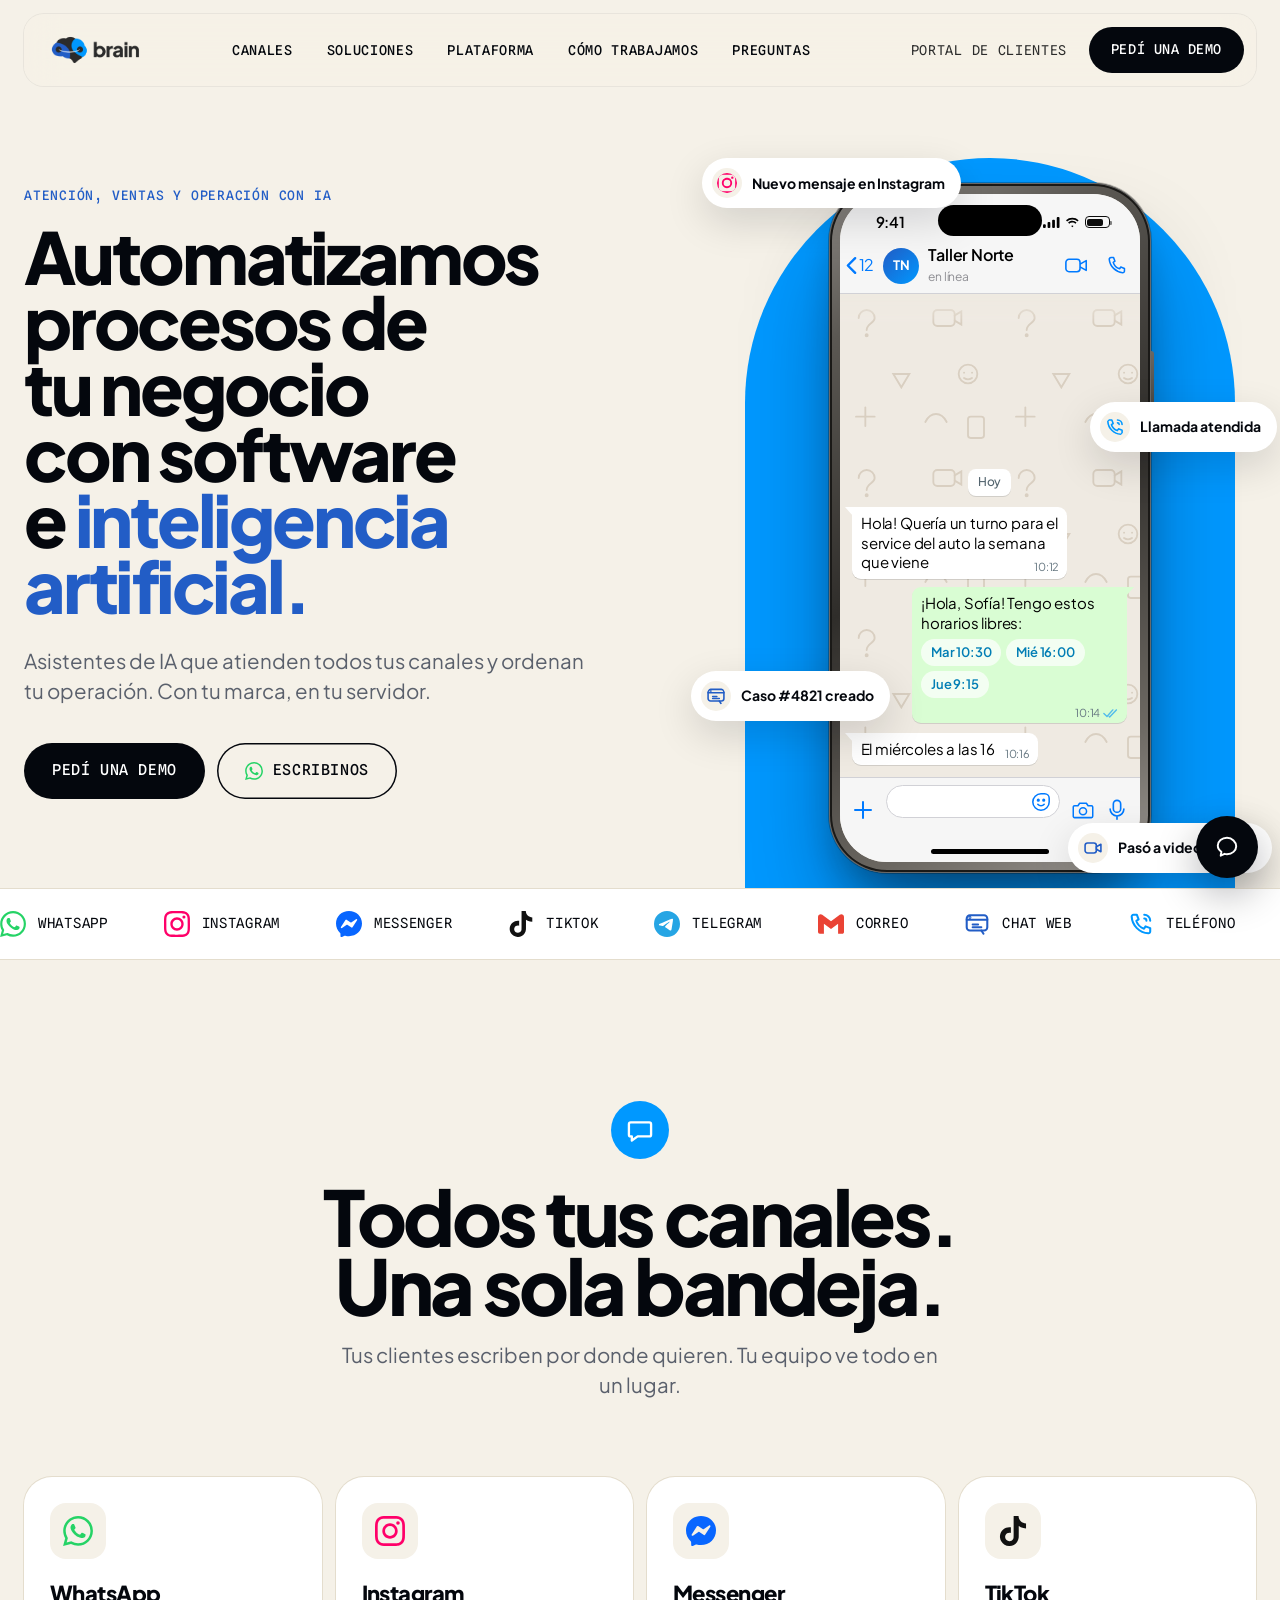
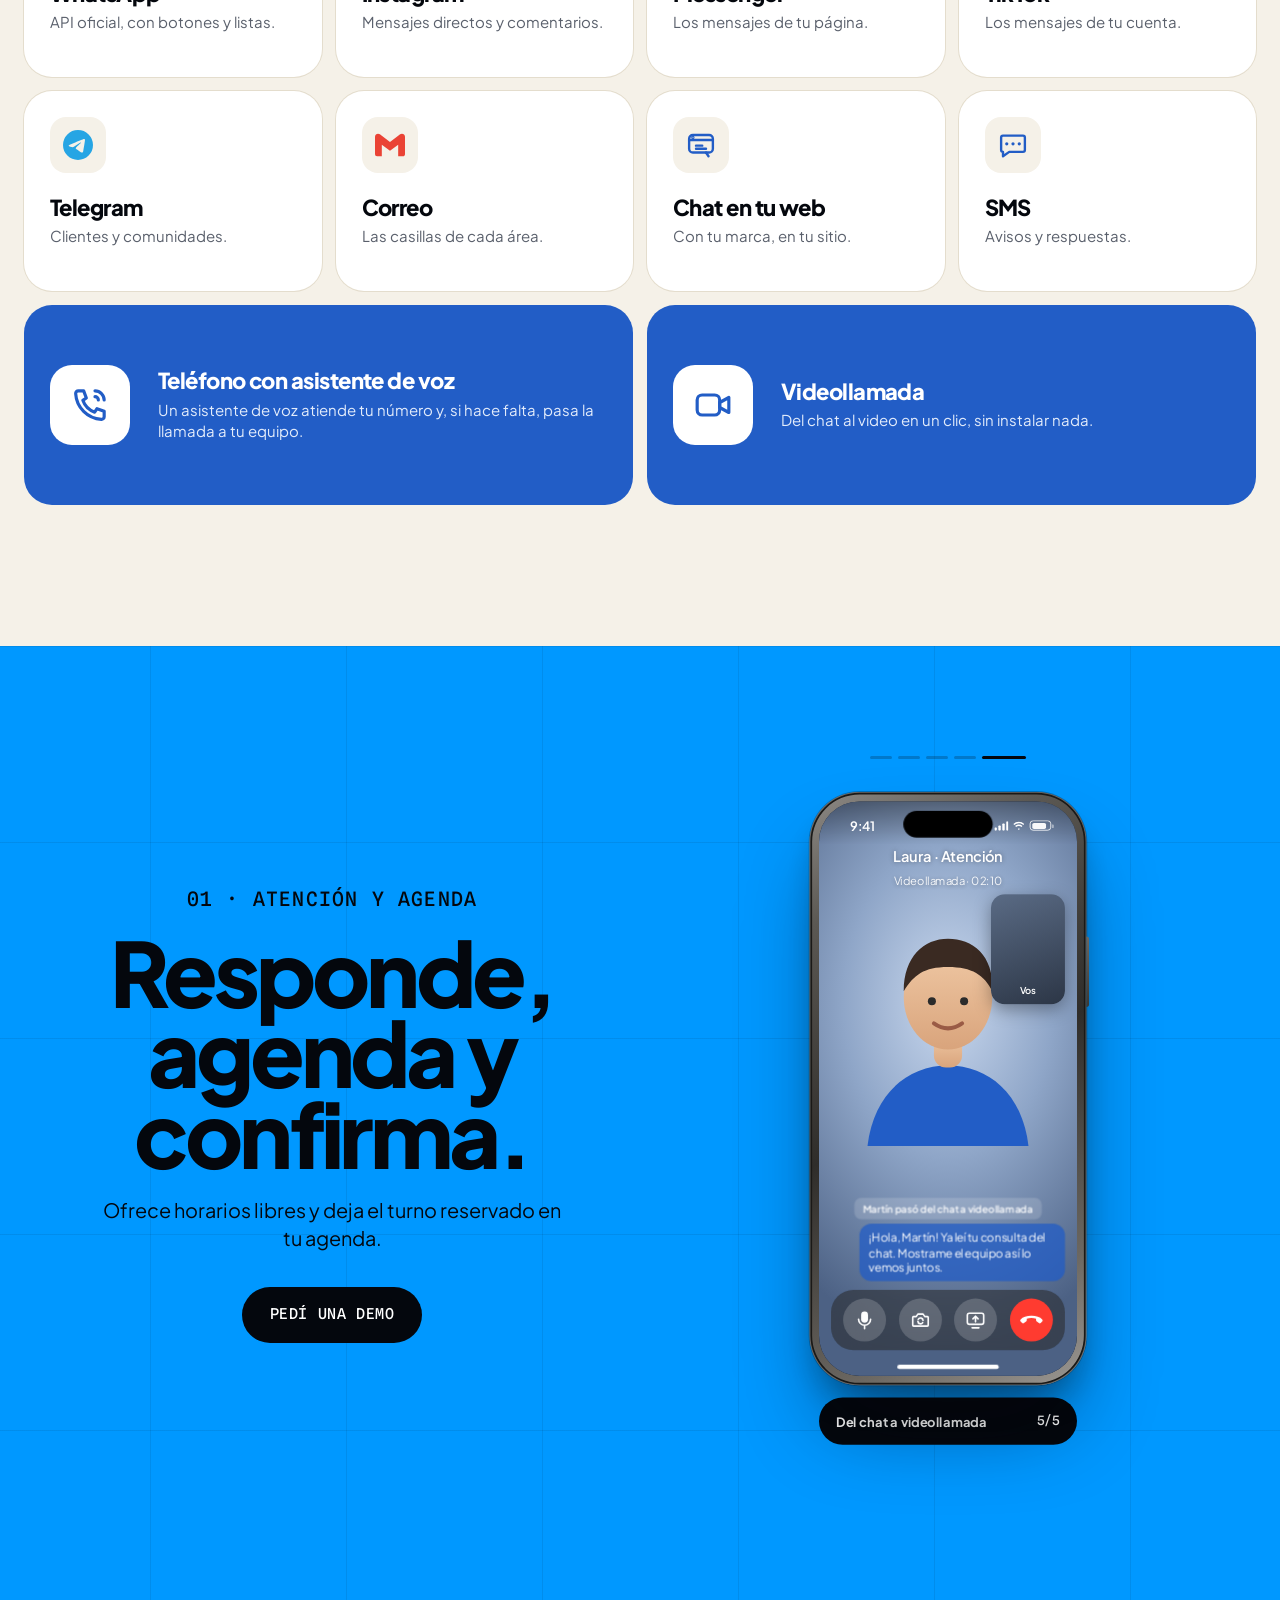
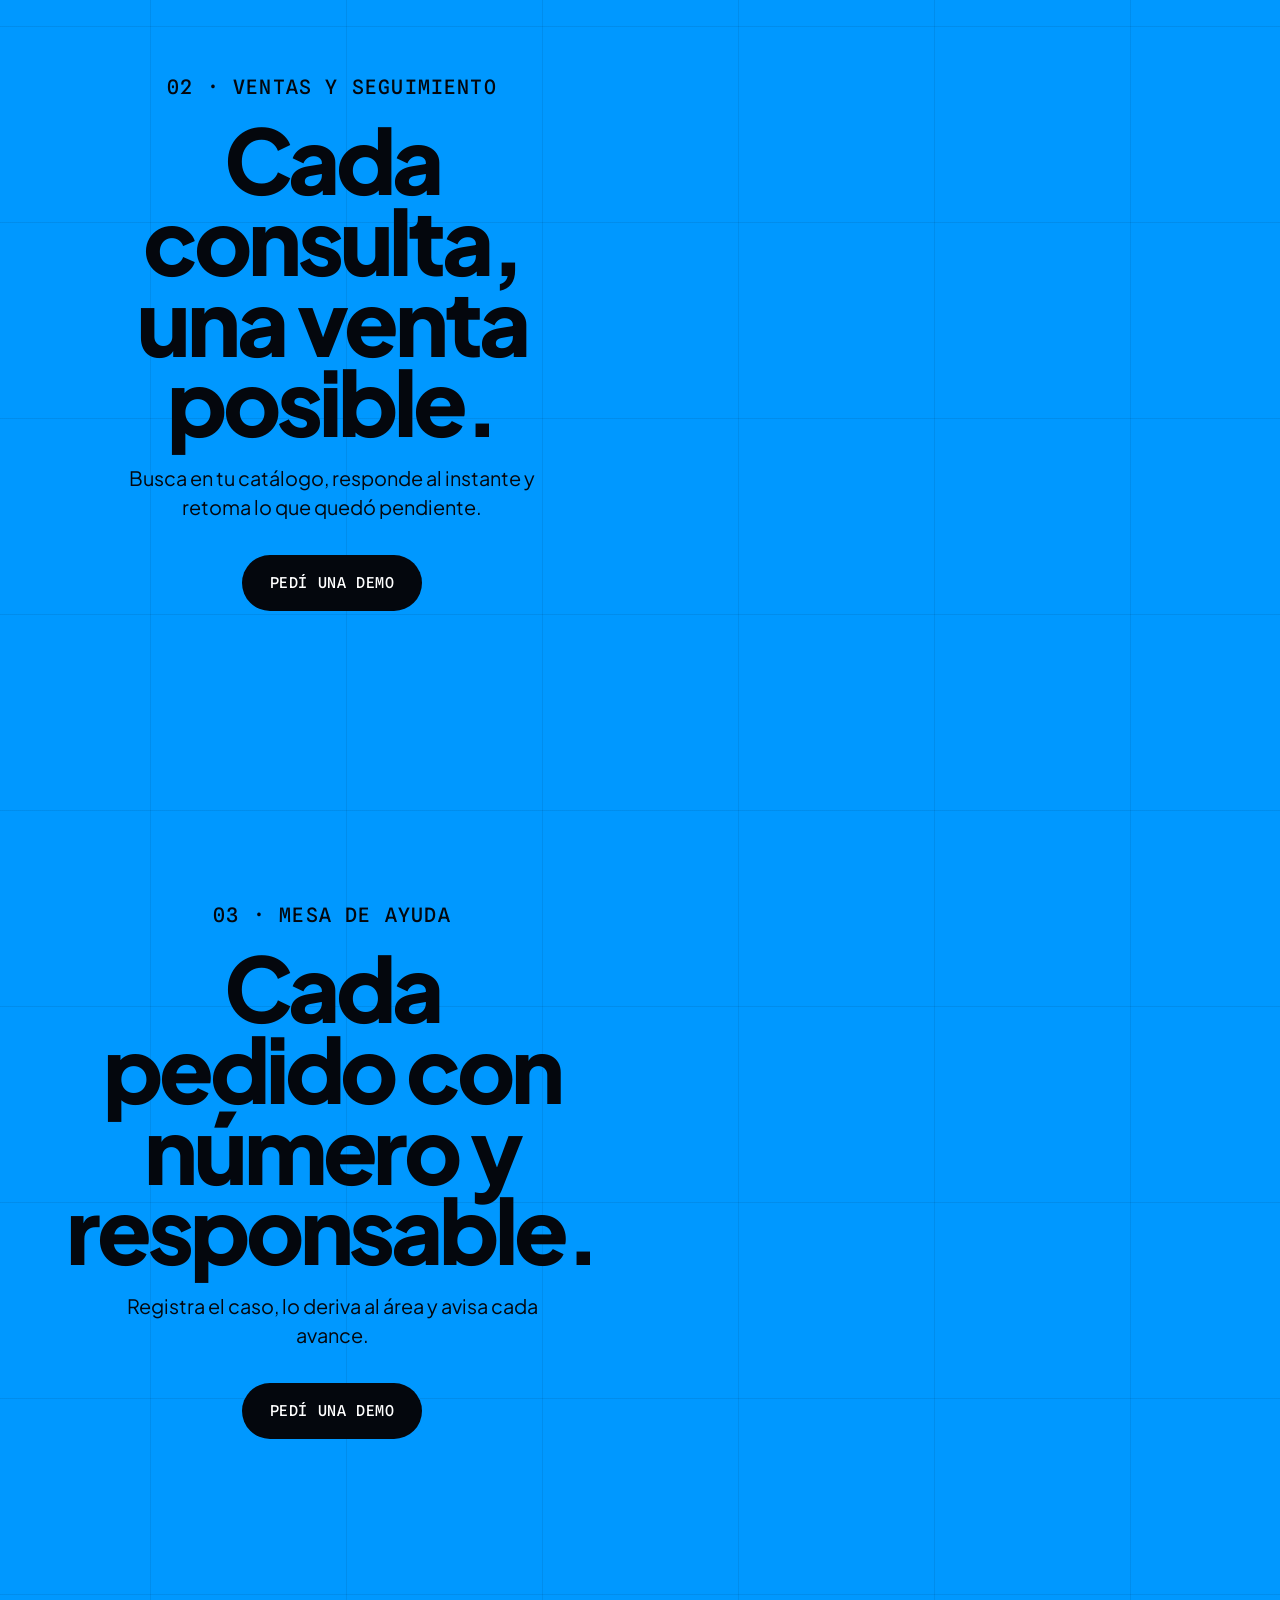
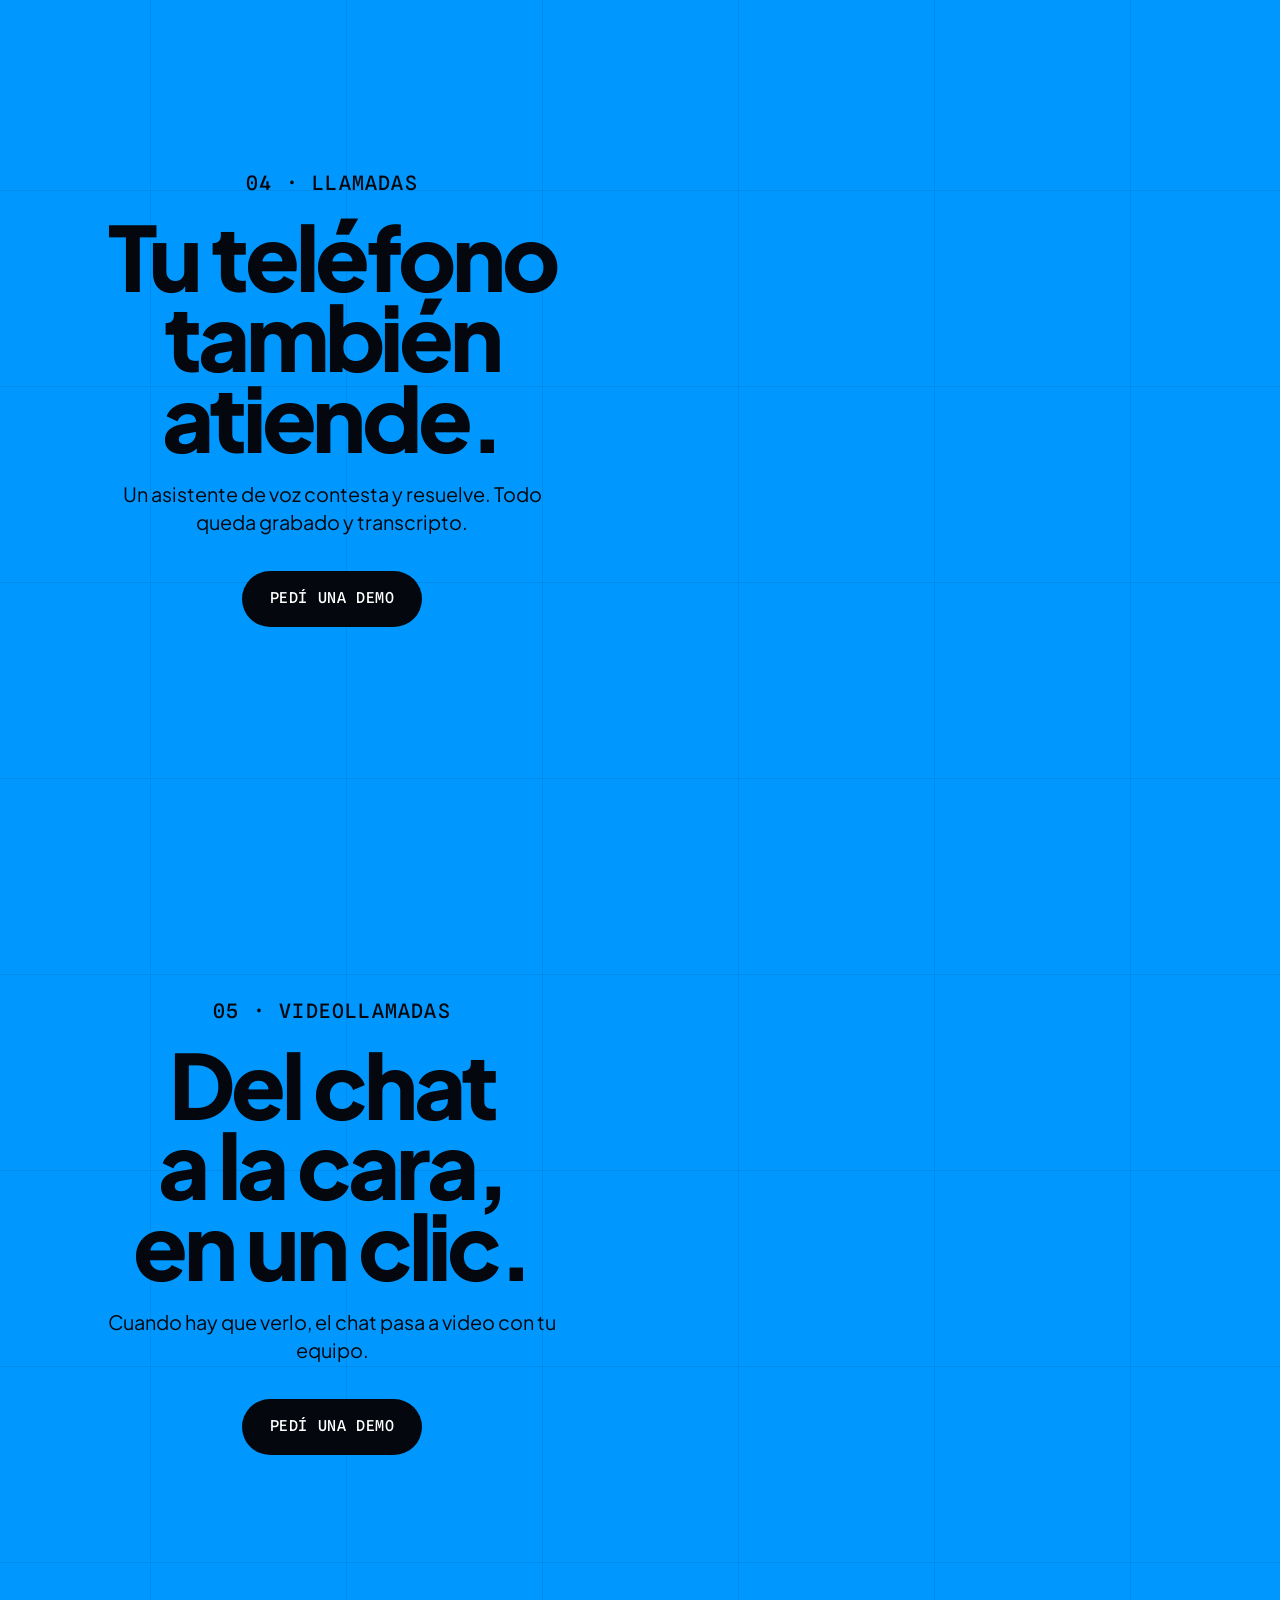
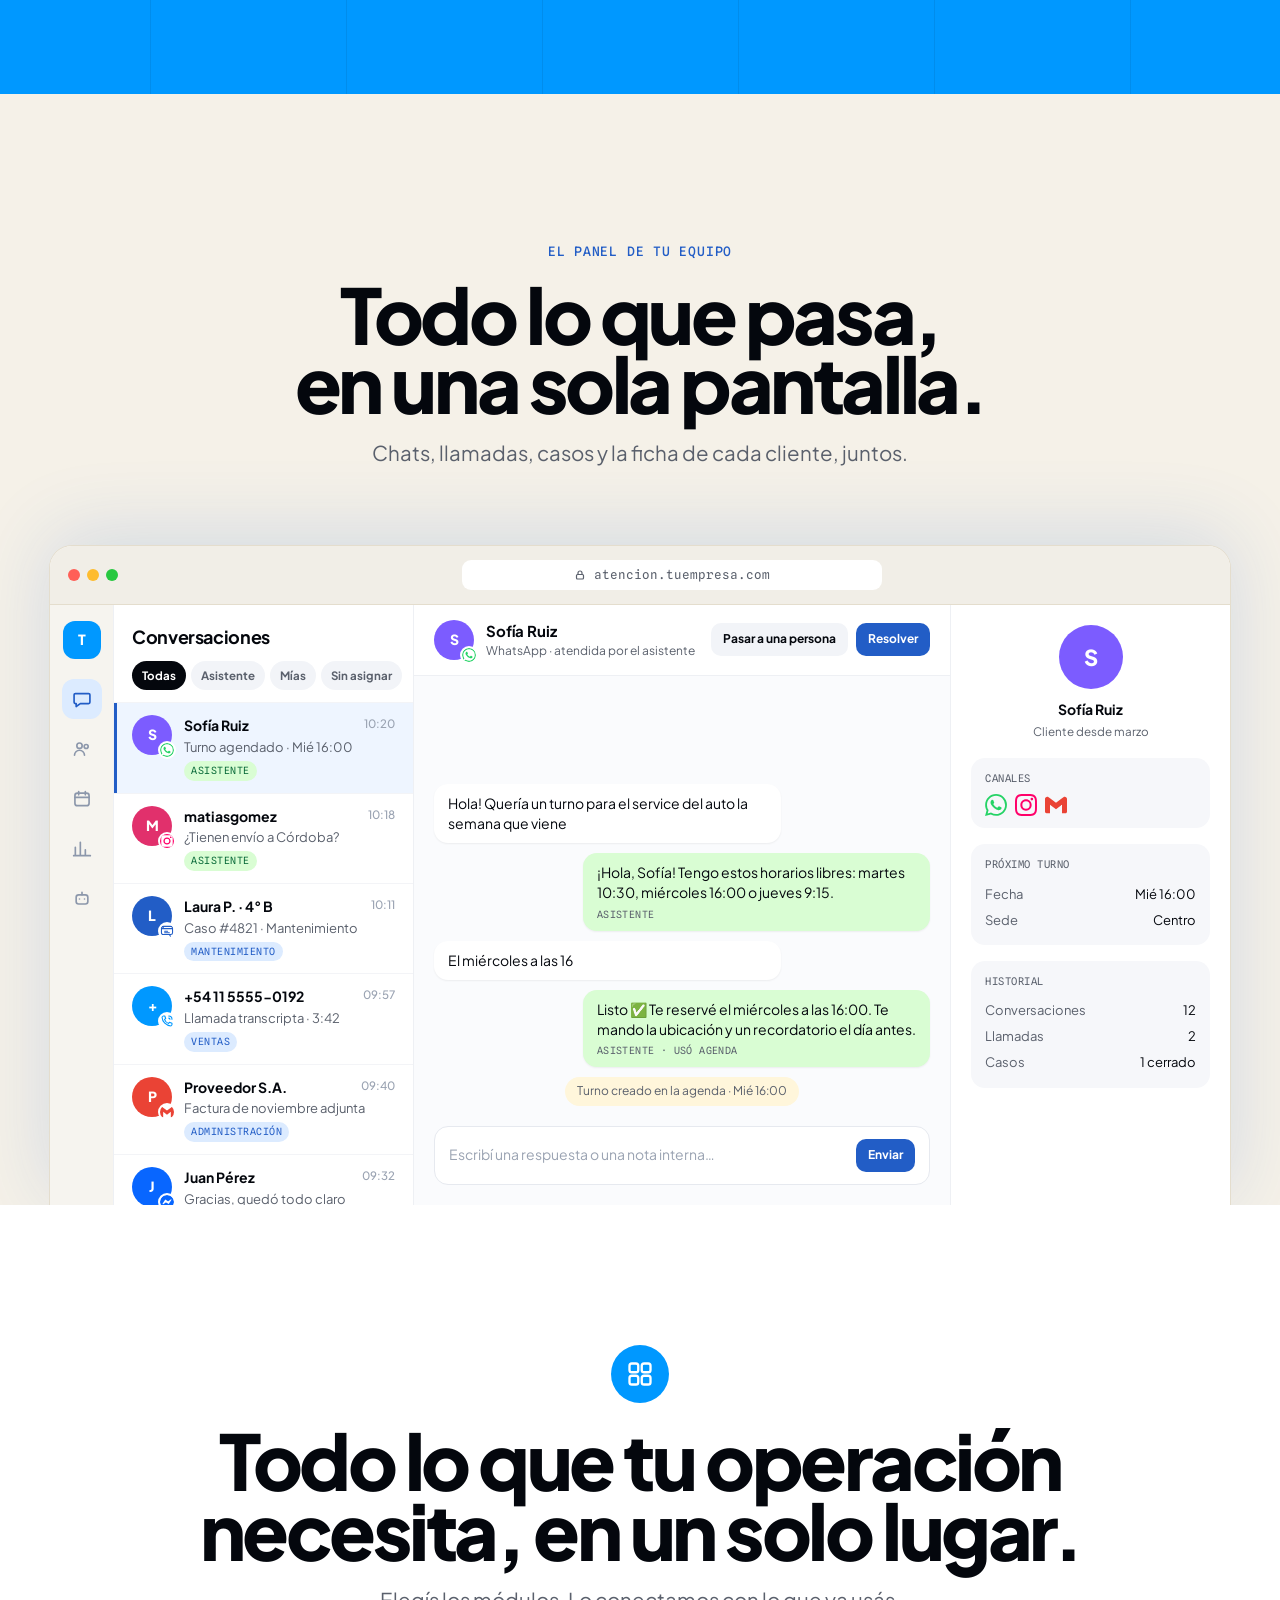
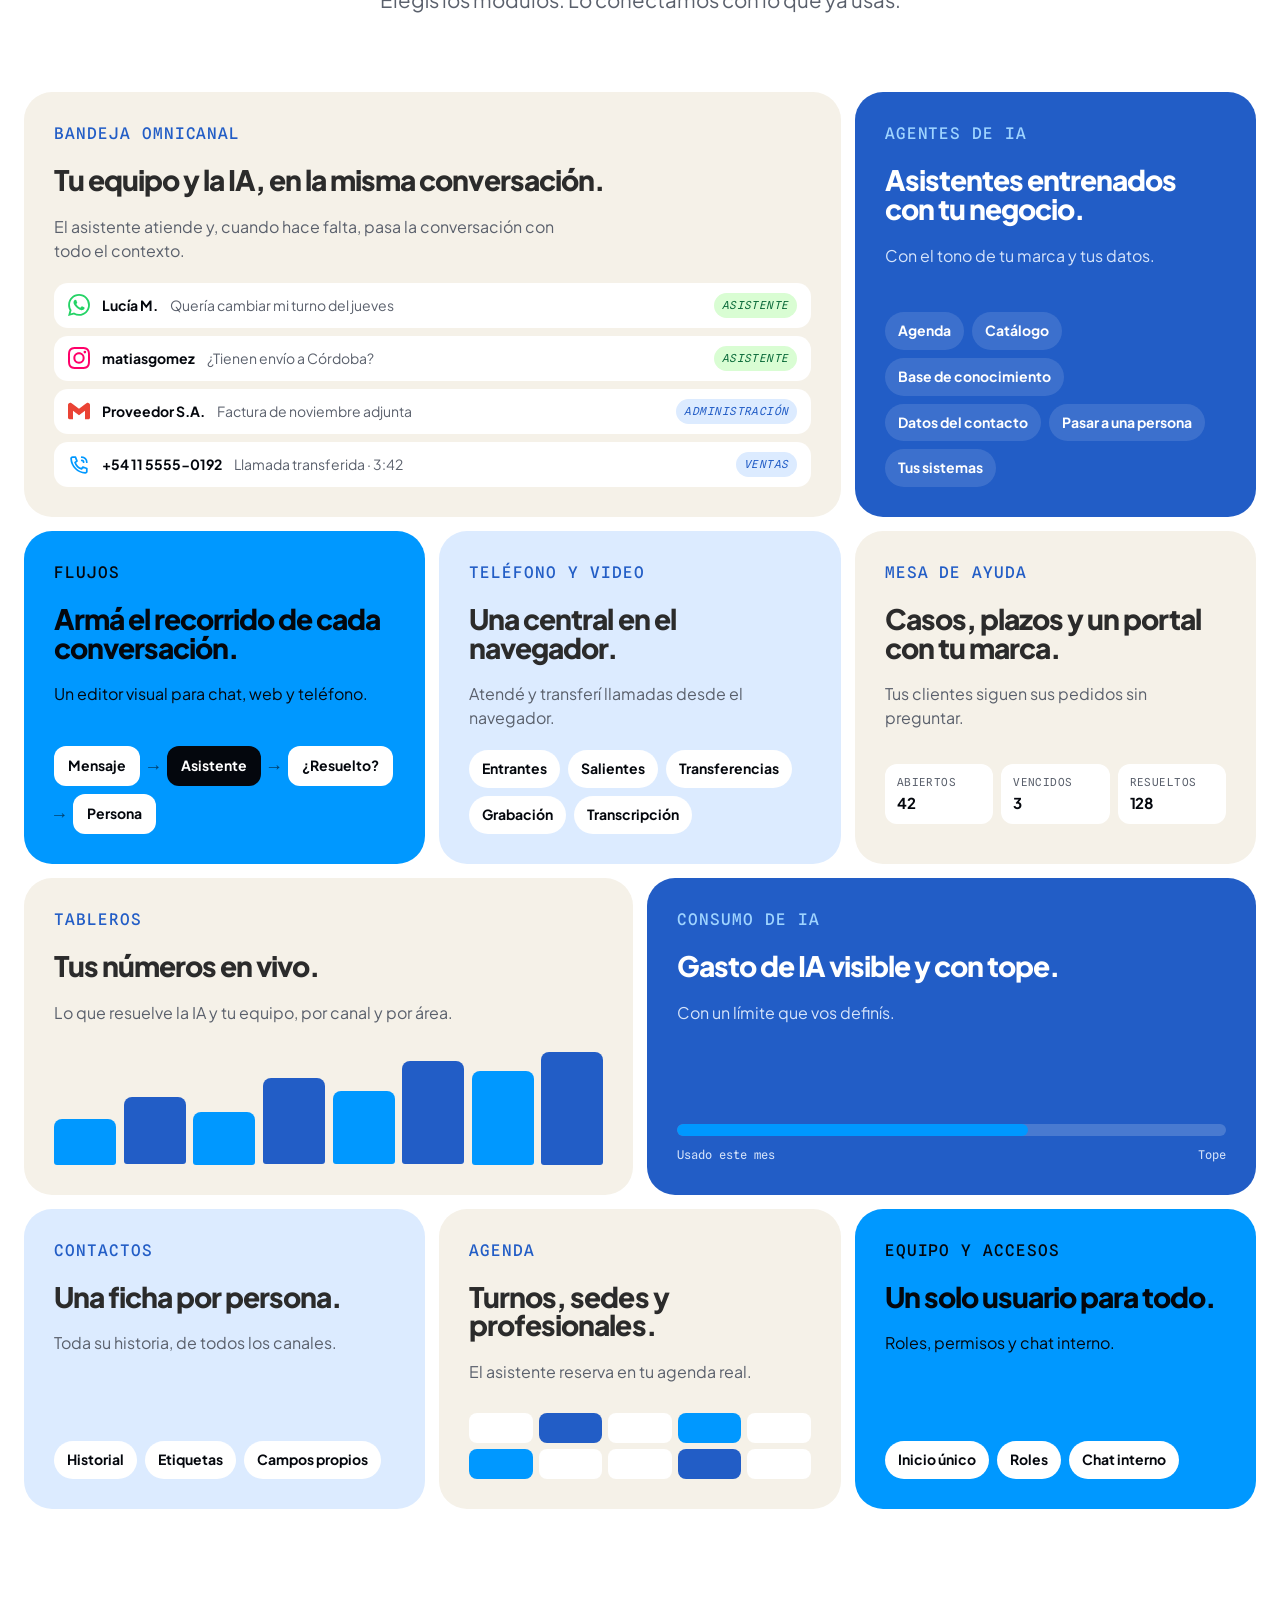
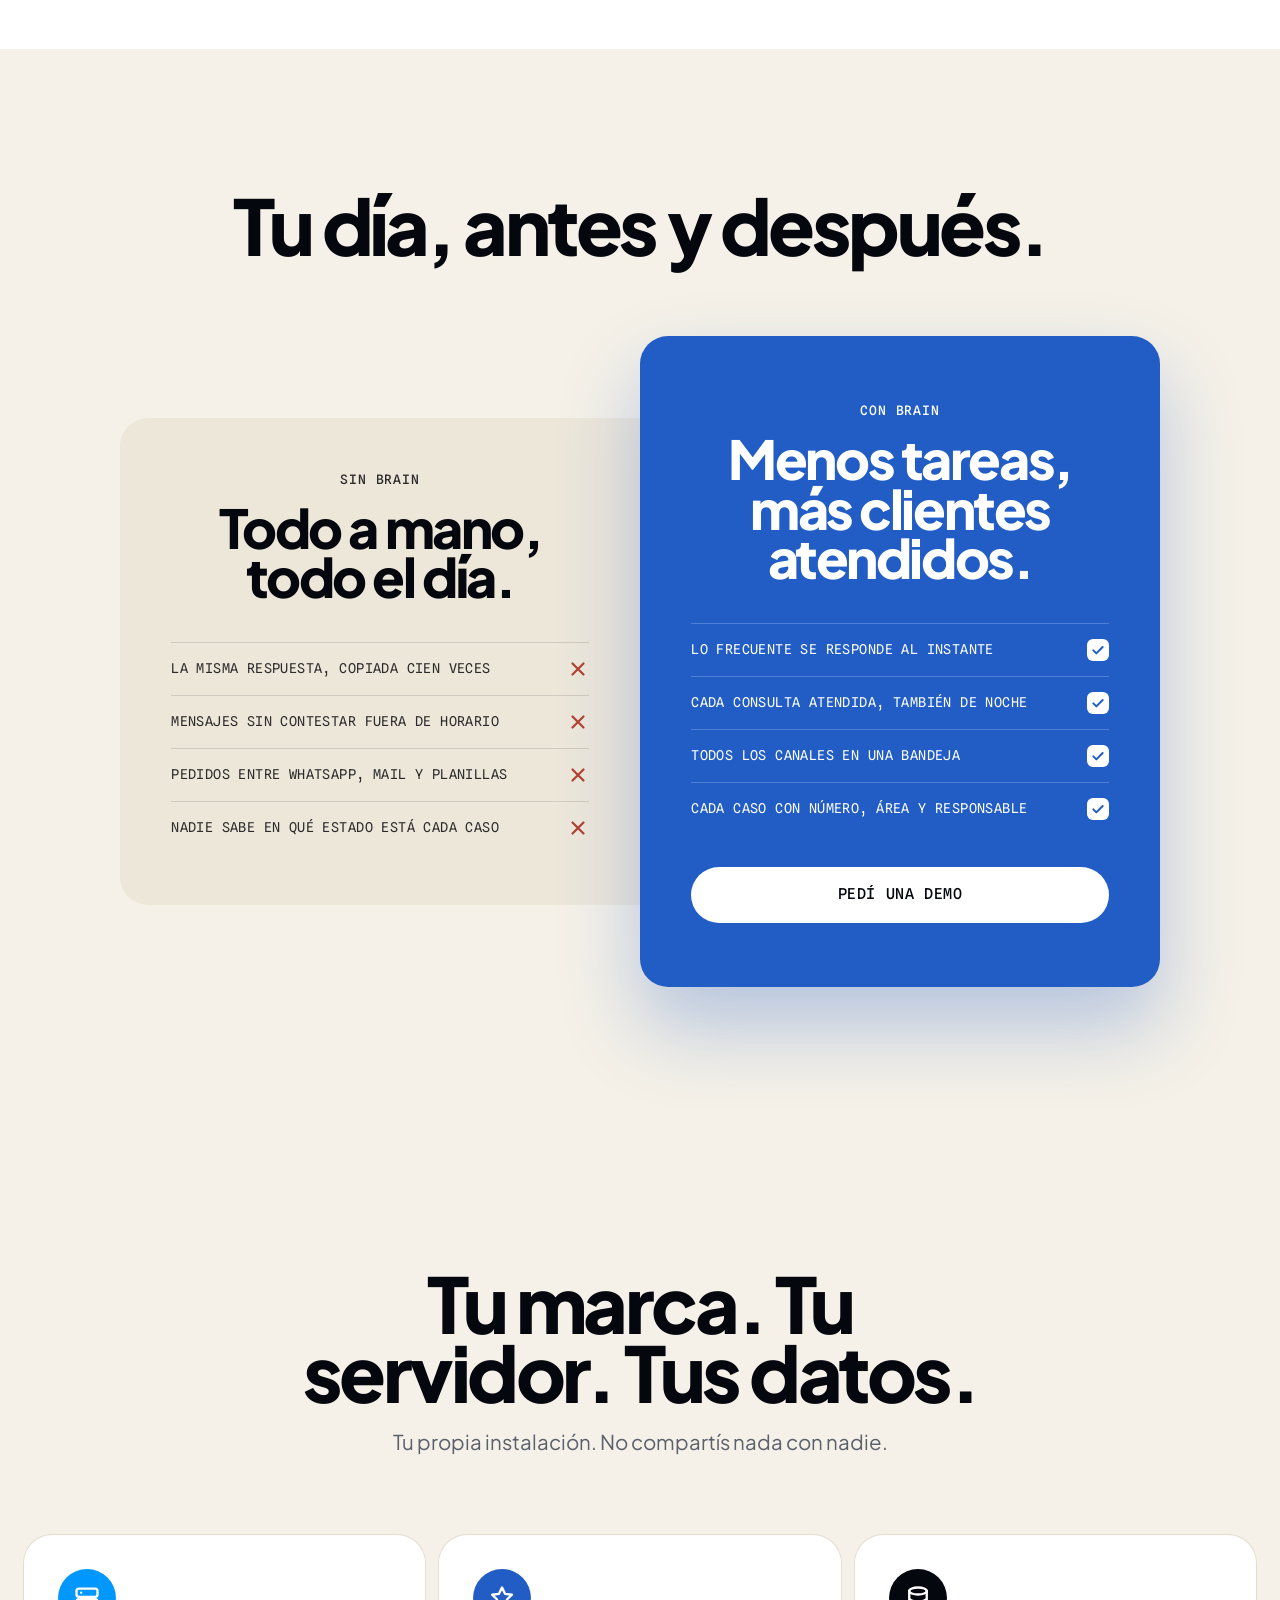
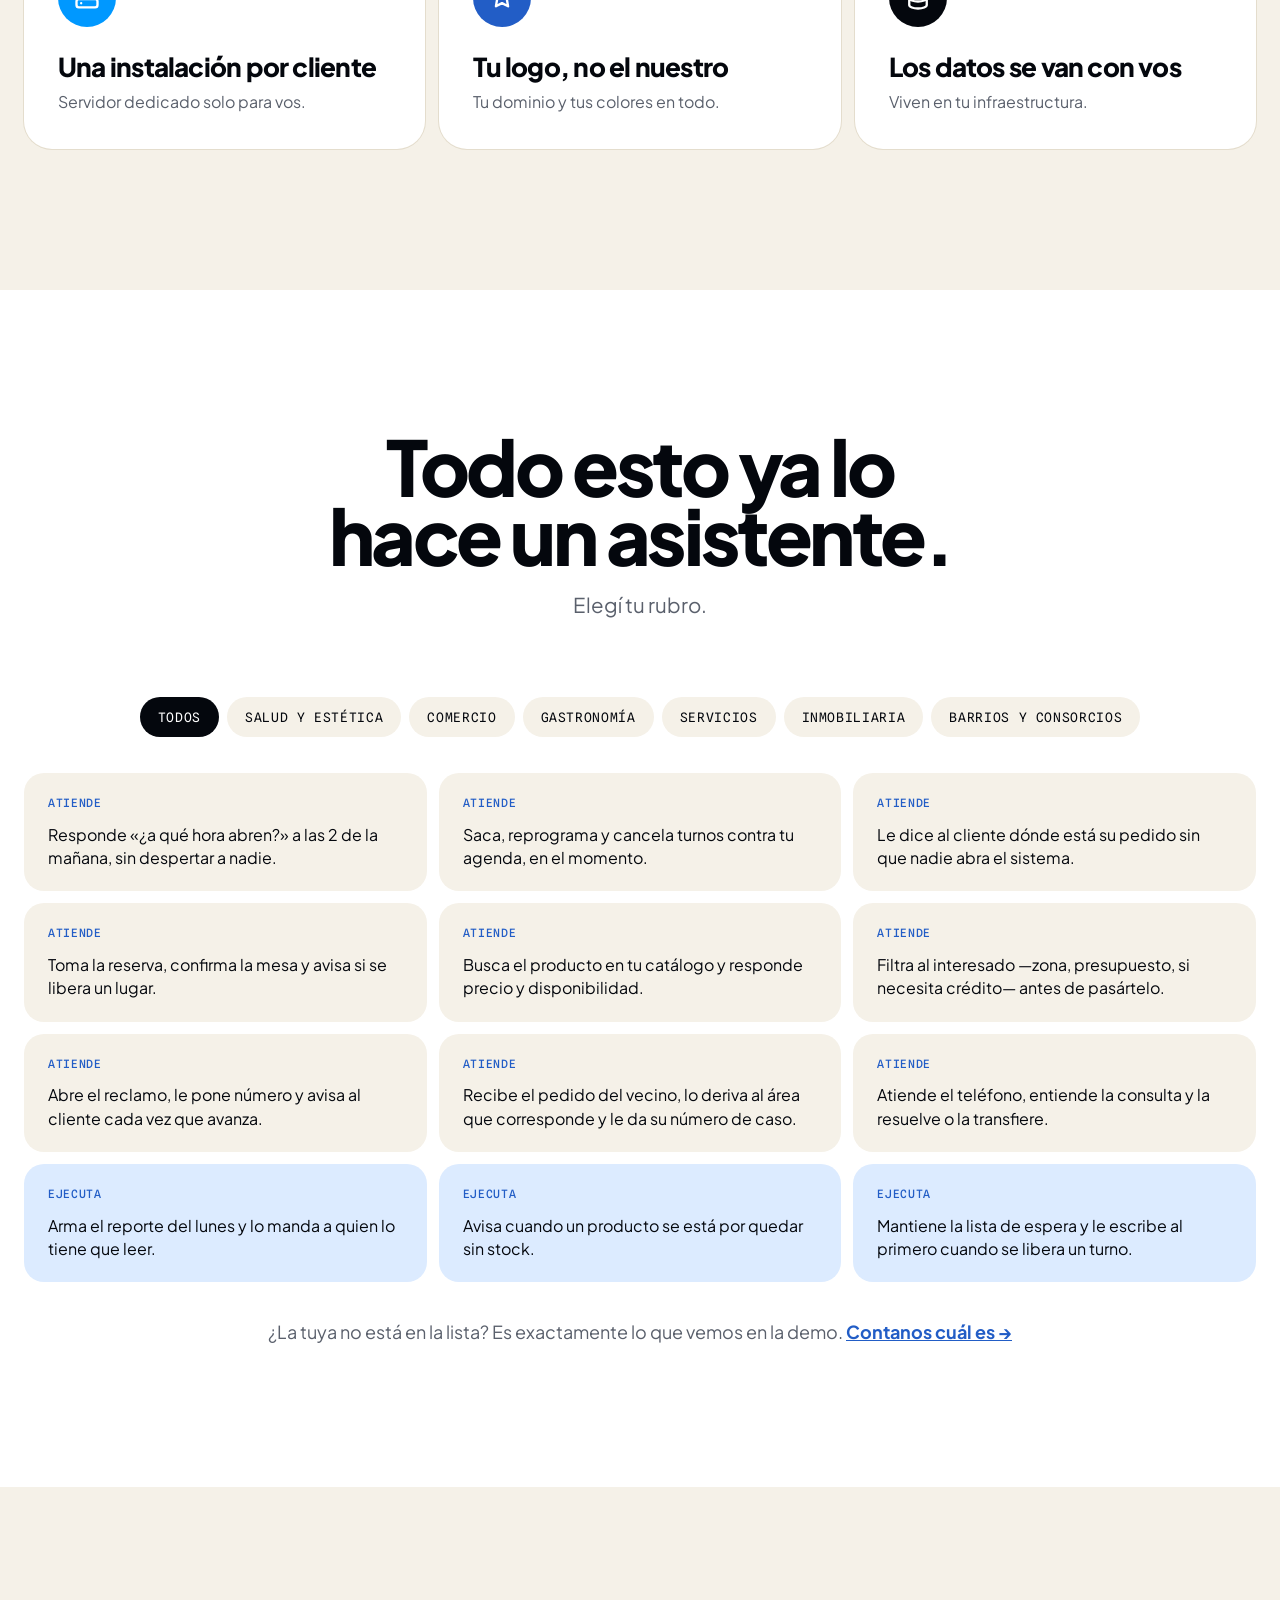
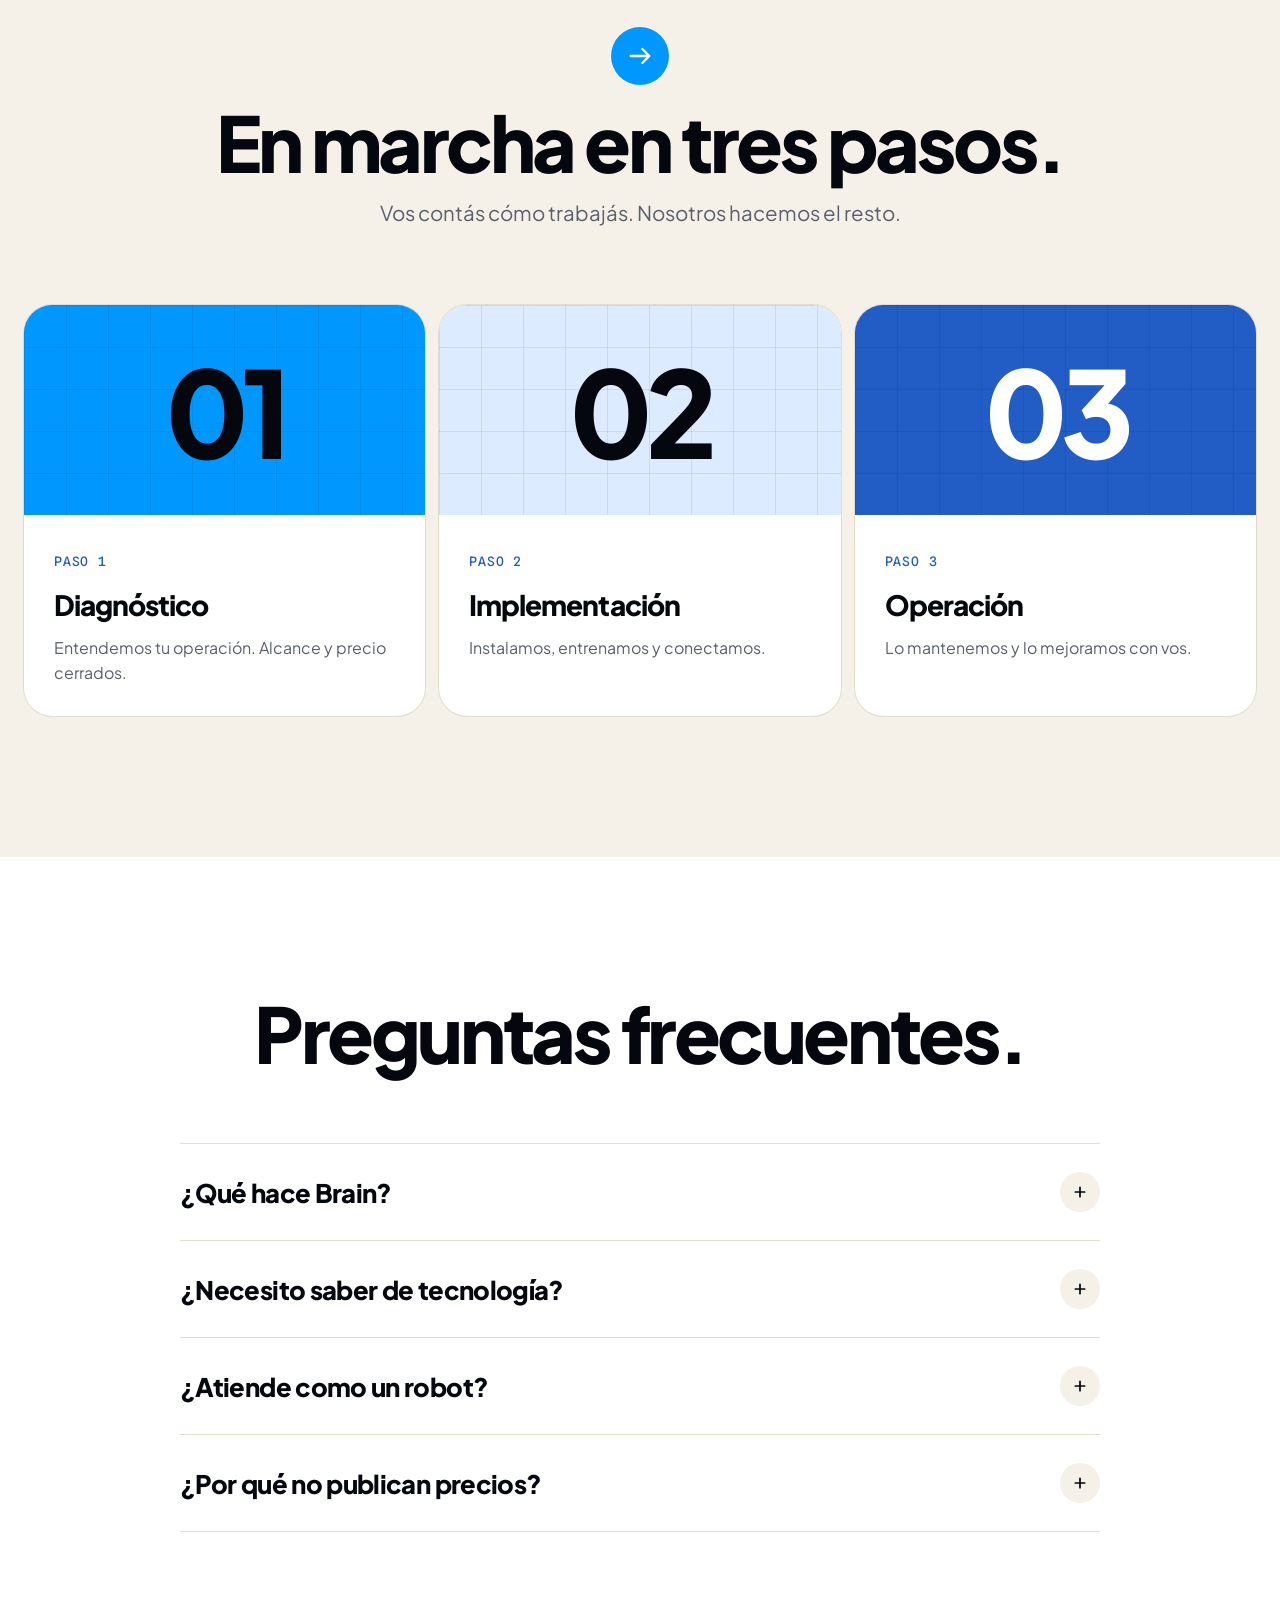
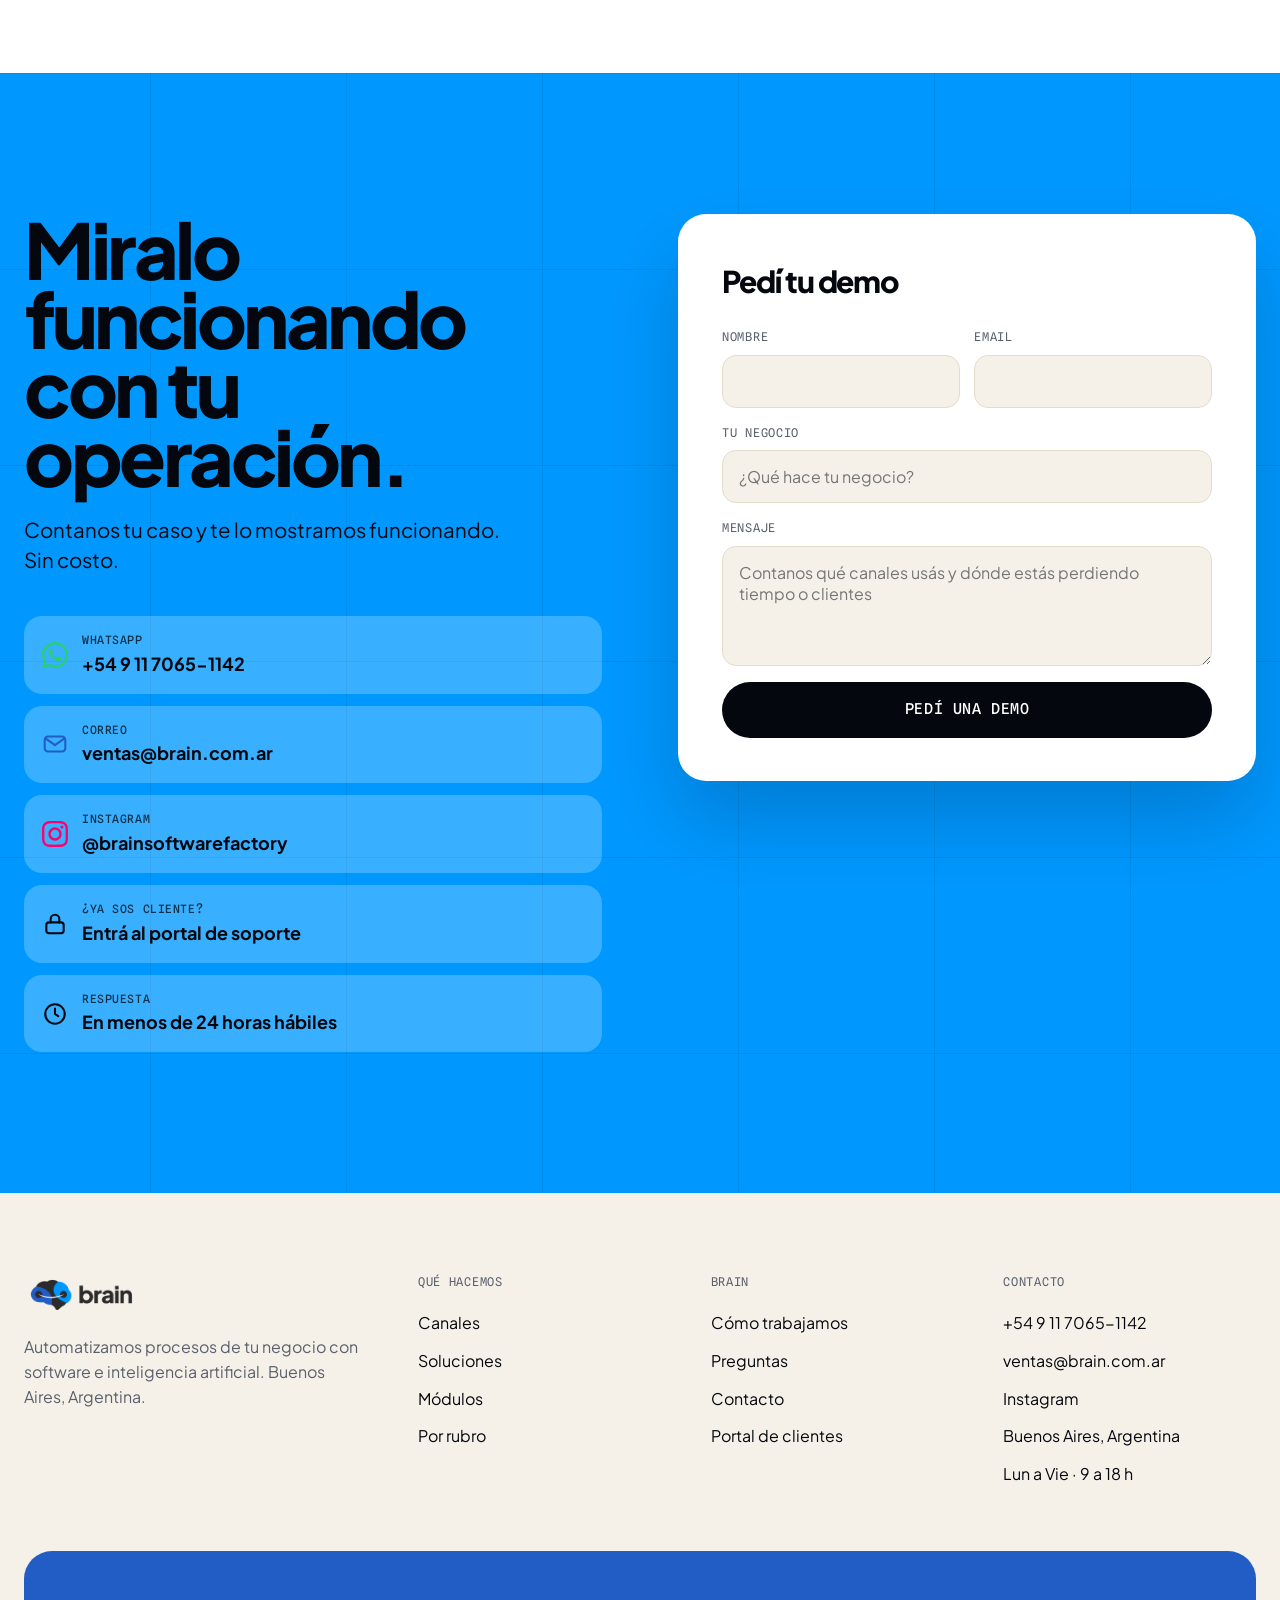
==== commit 716d7e0f: "feat(sitio): celulares como iPhone y menos texto en cada sección (DEVOPS-427) - phone.js arma cada p" ====
--- a/index.html
+++ b/index.html
@@ -78,7 +78,7 @@
         <div>
           <p class="eyebrow reveal">Atención, ventas y operación con IA</p>
           <h1 class="display reveal d1">Automatizamos procesos de tu negocio con software e <em>inteligencia artificial.</em></h1>
-          <p class="lead reveal d2">Asistentes de IA que atienden en todos tus canales, una bandeja donde tu equipo sigue cada conversación y los procesos de tu operación funcionando solos. En tu propio servidor, con tu marca.</p>
+          <p class="lead reveal d2">Asistentes de IA que atienden todos tus canales y ordenan tu operación. Con tu marca, en tu servidor.</p>
           <div class="hero-actions reveal d3">
             <a href="#contacto" class="btn btn-primary">Pedí una demo</a>
             <a href="https://wa.me/5491170651142" target="_blank" rel="noopener" class="btn btn-ghost">
@@ -121,49 +121,49 @@
         <div class="section-head">
           <div class="badge-ico reveal" aria-hidden="true"><svg viewBox="0 0 24 24" fill="none" stroke="currentColor" stroke-width="2" stroke-linecap="round" stroke-linejoin="round"><path d="M4 5.5h16a1.5 1.5 0 0 1 1.5 1.5v9a1.5 1.5 0 0 1-1.5 1.5H10l-5 3.5v-3.5H4A1.5 1.5 0 0 1 2.5 16V7A1.5 1.5 0 0 1 4 5.5Z"/></svg></div>
           <h2 class="h2 reveal d1">Todos tus canales. Una sola bandeja.</h2>
-          <p class="lead reveal d2">Tus clientes escriben, llaman o se conectan por donde prefieren. Un asistente de IA les responde en el mismo canal, y tu equipo ve todo junto, con la historia completa de cada persona.</p>
+          <p class="lead reveal d2">Tus clientes escriben por donde quieren. Tu equipo ve todo en un lugar.</p>
         </div>
 
         <div class="ch-grid">
           <article class="ch reveal">
             <div class="ch-ico"><img src="assets/img/canales/whatsapp.svg" alt=""></div>
-            <div><h3>WhatsApp</h3><p>La API oficial de Meta, con plantillas, botones y listas para elegir.</p></div>
+            <div><h3>WhatsApp</h3><p>API oficial, con botones y listas.</p></div>
           </article>
           <article class="ch reveal d1">
             <div class="ch-ico"><img src="assets/img/canales/instagram.svg" alt=""></div>
-            <div><h3>Instagram</h3><p>Mensajes directos y respuestas a quienes escriben desde tus publicaciones.</p></div>
+            <div><h3>Instagram</h3><p>Mensajes directos y comentarios.</p></div>
           </article>
           <article class="ch reveal d2">
             <div class="ch-ico"><img src="assets/img/canales/messenger.svg" alt=""></div>
-            <div><h3>Messenger</h3><p>Los mensajes de tu página de Facebook, en la misma bandeja.</p></div>
+            <div><h3>Messenger</h3><p>Los mensajes de tu página.</p></div>
           </article>
           <article class="ch reveal d3">
             <div class="ch-ico"><img src="assets/img/canales/tiktok.svg" alt=""></div>
-            <div><h3>TikTok</h3><p>Los mensajes de tu cuenta, atendidos como cualquier otra conversación.</p></div>
+            <div><h3>TikTok</h3><p>Los mensajes de tu cuenta.</p></div>
           </article>
           <article class="ch reveal">
             <div class="ch-ico"><img src="assets/img/canales/telegram.svg" alt=""></div>
-            <div><h3>Telegram</h3><p>Para comunidades y clientes que ya te escriben por ahí.</p></div>
+            <div><h3>Telegram</h3><p>Clientes y comunidades.</p></div>
           </article>
           <article class="ch reveal d1">
             <div class="ch-ico"><img src="assets/img/canales/gmail.svg" alt=""></div>
-            <div><h3>Correo</h3><p>Las casillas de cada área, de Google o de Microsoft, convertidas en conversaciones.</p></div>
+            <div><h3>Correo</h3><p>Las casillas de cada área.</p></div>
           </article>
           <article class="ch reveal d2">
             <div class="ch-ico"><img src="assets/img/canales/web.svg" alt=""></div>
-            <div><h3>Chat en tu web</h3><p>Un chat con tu marca que reconoce a quien ya inició sesión en tu sitio.</p></div>
+            <div><h3>Chat en tu web</h3><p>Con tu marca, en tu sitio.</p></div>
           </article>
           <article class="ch reveal d3">
             <div class="ch-ico"><img src="assets/img/canales/sms.svg" alt=""></div>
-            <div><h3>SMS</h3><p>Para avisos y respuestas cuando la persona no usa otra aplicación.</p></div>
+            <div><h3>SMS</h3><p>Avisos y respuestas.</p></div>
           </article>
           <article class="ch wide reveal">
             <div class="ch-ico"><svg viewBox="0 0 24 24" fill="none" stroke="currentColor" stroke-width="1.9" stroke-linecap="round" stroke-linejoin="round"><path d="M5 3.5h3.2l1.6 4.3-2.1 1.4a11.5 11.5 0 0 0 7.1 7.1l1.4-2.1 4.3 1.6V19a1.6 1.6 0 0 1-1.7 1.6A16.4 16.4 0 0 1 3.4 5.2 1.6 1.6 0 0 1 5 3.5Z"/><path d="M15 3.5a5.5 5.5 0 0 1 5.5 5.5M15 7a2 2 0 0 1 2 2"/></svg></div>
-            <div><h3>Teléfono con asistente de voz</h3><p>Tu número atiende llamadas con un asistente que habla, entiende y resuelve. Si hace falta, transfiere a una persona de tu equipo, que atiende desde el navegador.</p></div>
+            <div><h3>Teléfono con asistente de voz</h3><p>Un asistente de voz atiende tu número y, si hace falta, pasa la llamada a tu equipo.</p></div>
           </article>
           <article class="ch wide reveal d1">
             <div class="ch-ico"><svg viewBox="0 0 24 24" fill="none" stroke="currentColor" stroke-width="1.9" stroke-linecap="round" stroke-linejoin="round"><rect x="2.5" y="6" width="13.5" height="12" rx="3"/><path d="m16 10.5 5.5-3v9l-5.5-3Z"/></svg></div>
-            <div><h3>Videollamada</h3><p>Una conversación de chat pasa a video con un clic, sin instalar nada. Se puede grabar, con aviso a quien participa.</p></div>
+            <div><h3>Videollamada</h3><p>Del chat al video en un clic, sin instalar nada.</p></div>
           </article>
         </div>
       </div>
@@ -176,35 +176,35 @@
           <article class="step is-active" data-story="turnos" data-caption="Agenda por WhatsApp">
             <p class="tag">01 · Atención y agenda</p>
             <h3 class="h1">Responde, agenda y confirma.</h3>
-            <p>El asistente contesta lo de siempre, ofrece los horarios libres de tu agenda y deja el turno reservado. Tu equipo no tiene que hacer de calendario.</p>
+            <p>Ofrece horarios libres y deja el turno reservado en tu agenda.</p>
             <a href="#contacto" class="btn btn-primary">Pedí una demo</a>
             <div class="phone-inline"></div>
           </article>
           <article class="step" data-story="ventas" data-caption="Venta por Instagram">
             <p class="tag">02 · Ventas y seguimiento</p>
             <h3 class="h1">Cada consulta, una venta posible.</h3>
-            <p>Busca el producto en tu catálogo, responde precio y disponibilidad, y retoma la conversación con quien quedó en el camino. Ninguna consulta se enfría por falta de respuesta.</p>
+            <p>Busca en tu catálogo, responde al instante y retoma lo que quedó pendiente.</p>
             <a href="#contacto" class="btn btn-primary">Pedí una demo</a>
             <div class="phone-inline"></div>
           </article>
           <article class="step" data-story="mesa" data-caption="Reclamo en el chat web">
             <p class="tag">03 · Mesa de ayuda</p>
             <h3 class="h1">Cada pedido con número y responsable.</h3>
-            <p>El asistente recibe el pedido, lo registra como caso, lo deriva al área que corresponde y avisa a la persona cada vez que avanza. La gerencia ve qué está pendiente y qué venció.</p>
+            <p>Registra el caso, lo deriva al área y avisa cada avance.</p>
             <a href="#contacto" class="btn btn-primary">Pedí una demo</a>
             <div class="phone-inline"></div>
           </article>
           <article class="step" data-story="llamada" data-caption="Llamada con asistente de voz">
             <p class="tag">04 · Llamadas</p>
             <h3 class="h1">Tu teléfono también atiende.</h3>
-            <p>Un asistente de voz contesta, entiende lo que le piden y lo resuelve. La llamada queda grabada y transcripta en la ficha del contacto, junto con sus chats.</p>
+            <p>Un asistente de voz contesta y resuelve. Todo queda grabado y transcripto.</p>
             <a href="#contacto" class="btn btn-primary">Pedí una demo</a>
             <div class="phone-inline"></div>
           </article>
           <article class="step" data-story="video" data-caption="Del chat a videollamada">
             <p class="tag">05 · Videollamadas</p>
             <h3 class="h1">Del chat a la cara, en un clic.</h3>
-            <p>Cuando una consulta necesita verse, el chat pasa a videollamada con una persona de tu equipo. Sin instalar nada y con la conversación anterior a la vista.</p>
+            <p>Cuando hay que verlo, el chat pasa a video con tu equipo.</p>
             <a href="#contacto" class="btn btn-primary">Pedí una demo</a>
             <div class="phone-inline"></div>
           </article>
@@ -228,7 +228,7 @@
         <div class="section-head">
           <p class="eyebrow reveal">El panel de tu equipo</p>
           <h2 class="h2 reveal d1">Todo lo que pasa, en una sola pantalla.</h2>
-          <p class="lead reveal d2">Conversaciones de todos los canales, lo que respondió el asistente, la ficha de cada persona y los casos abiertos. Tu equipo entra con tu dominio y tu marca.</p>
+          <p class="lead reveal d2">Chats, llamadas, casos y la ficha de cada cliente, juntos.</p>
         </div>
         <div class="browser reveal d2" aria-hidden="true">
           <div class="browser-bar">
@@ -282,14 +282,14 @@
         <div class="section-head">
           <div class="badge-ico reveal" aria-hidden="true"><svg viewBox="0 0 24 24" fill="none" stroke="currentColor" stroke-width="2" stroke-linecap="round" stroke-linejoin="round"><rect x="3" y="3" width="7.5" height="7.5" rx="2"/><rect x="13.5" y="3" width="7.5" height="7.5" rx="2"/><rect x="3" y="13.5" width="7.5" height="7.5" rx="2"/><rect x="13.5" y="13.5" width="7.5" height="7.5" rx="2"/></svg></div>
           <h2 class="h2 reveal d1">Todo lo que tu operación necesita, en un solo lugar.</h2>
-          <p class="lead reveal d2">Juntamos la atención, el equipo, los datos y la automatización en un solo panel. Armamos tu instalación con los módulos que usás y la conectamos con lo que ya tenés.</p>
+          <p class="lead reveal d2">Elegís los módulos. Lo conectamos con lo que ya usás.</p>
         </div>
 
         <div class="bento">
           <article class="tile span-4 reveal">
             <p class="tag">Bandeja omnicanal</p>
             <h3>Tu equipo y la IA, en la misma conversación.</h3>
-            <p>Cada mensaje entra a una bandeja con su canal, su historia y su estado. El asistente atiende y, cuando hace falta una persona, la pasa con todo el contexto. Colas, asignación por turnos y modos de atención por canal.</p>
+            <p>El asistente atiende y, cuando hace falta, pasa la conversación con todo el contexto.</p>
             <div class="mini mini-inbox">
               <div class="mini-row"><img src="assets/img/canales/whatsapp.svg" alt=""><b>Lucía M.</b><span>Quería cambiar mi turno del jueves</span><em class="pill ai">Asistente</em></div>
               <div class="mini-row"><img src="assets/img/canales/instagram.svg" alt=""><b>matiasgomez</b><span>¿Tienen envío a Córdoba?</span><em class="pill ai">Asistente</em></div>
@@ -301,28 +301,28 @@
           <article class="tile blue reveal d1">
             <p class="tag">Agentes de IA</p>
             <h3>Asistentes entrenados con tu negocio.</h3>
-            <p>Hablan con el tono de tu marca, consultan tu información y usan herramientas para resolver de verdad.</p>
+            <p>Con el tono de tu marca y tus datos.</p>
             <div class="mini chips"><span>Agenda</span><span>Catálogo</span><span>Base de conocimiento</span><span>Datos del contacto</span><span>Pasar a una persona</span><span>Tus sistemas</span></div>
           </article>
 
           <article class="tile dark reveal">
             <p class="tag">Flujos</p>
             <h3>Armá el recorrido de cada conversación.</h3>
-            <p>Menús, formularios, condiciones y agentes, en un editor visual. El mismo flujo corre en WhatsApp, en la web y por teléfono.</p>
+            <p>Un editor visual para chat, web y teléfono.</p>
             <div class="mini mini-flow"><span class="node">Mensaje</span><span class="arrow">→</span><span class="node hot">Asistente</span><span class="arrow">→</span><span class="node">¿Resuelto?</span><span class="arrow">→</span><span class="node">Persona</span></div>
           </article>
 
           <article class="tile sky reveal d1">
             <p class="tag">Teléfono y video</p>
             <h3>Una central en el navegador.</h3>
-            <p>Atendé, transferí, poné en espera y llamá desde la ficha de un contacto. Grabación y transcripción incluidas.</p>
+            <p>Atendé y transferí llamadas desde el navegador.</p>
             <div class="mini chips"><span>Entrantes</span><span>Salientes</span><span>Transferencias</span><span>Grabación</span><span>Transcripción</span></div>
           </article>
 
           <article class="tile reveal d2">
             <p class="tag">Mesa de ayuda</p>
             <h3>Casos, plazos y un portal con tu marca.</h3>
-            <p>Categorías, áreas y plazos en horario de oficina. Tus clientes siguen sus pedidos sin preguntar.</p>
+            <p>Tus clientes siguen sus pedidos sin preguntar.</p>
             <div class="mini">
               <div class="kpis"><div>Abiertos<b>42</b></div><div>Vencidos<b>3</b></div><div>Resueltos<b>128</b></div></div>
             </div>
@@ -331,14 +331,14 @@
           <article class="tile span-3 reveal">
             <p class="tag">Tableros</p>
             <h3>Tus números en vivo.</h3>
-            <p>Conversaciones, tiempos de respuesta, lo que resuelve la IA y lo que resuelve tu equipo, por canal y por área. Y el informe que llega solo a quien lo tiene que leer.</p>
+            <p>Lo que resuelve la IA y tu equipo, por canal y por área.</p>
             <div class="mini bars" aria-hidden="true"><i style="height:38%"></i><i style="height:56%"></i><i style="height:44%"></i><i style="height:72%"></i><i style="height:61%"></i><i style="height:86%"></i><i style="height:78%"></i><i style="height:94%"></i></div>
           </article>
 
           <article class="tile span-3 blue reveal d1">
             <p class="tag">Consumo de IA</p>
             <h3>Gasto de IA visible y con tope.</h3>
-            <p>Cuánto usa cada asistente, por día y por canal, con un límite que vos definís. Sin sorpresas a fin de mes.</p>
+            <p>Con un límite que vos definís.</p>
             <div class="mini">
               <div class="meter"><i></i></div>
               <div class="meter-legend"><span>Usado este mes</span><span>Tope</span></div>
@@ -348,21 +348,21 @@
           <article class="tile sky reveal">
             <p class="tag">Contactos</p>
             <h3>Una ficha por persona.</h3>
-            <p>Reconoce a quien escribe desde distintos canales y junta toda su historia: chats, llamadas, casos y turnos.</p>
+            <p>Toda su historia, de todos los canales.</p>
             <div class="mini chips"><span>Historial</span><span>Etiquetas</span><span>Campos propios</span></div>
           </article>
 
           <article class="tile reveal d1">
             <p class="tag">Agenda</p>
             <h3>Turnos, sedes y profesionales.</h3>
-            <p>Horarios por persona y por sede, feriados y lista de espera. El asistente reserva contra tu agenda real.</p>
+            <p>El asistente reserva en tu agenda real.</p>
             <div class="mini cal" aria-hidden="true"><i></i><i class="b"></i><i></i><i class="l"></i><i></i><i class="l"></i><i></i><i></i><i class="b"></i><i></i></div>
           </article>
 
           <article class="tile dark reveal d2">
             <p class="tag">Equipo y accesos</p>
             <h3>Un solo usuario para todo.</h3>
-            <p>Inicio de sesión único, roles y permisos por área, y un chat interno para que tu equipo se coordine sin salir del panel.</p>
+            <p>Roles, permisos y chat interno.</p>
             <div class="mini chips"><span>Inicio único</span><span>Roles</span><span>Chat interno</span></div>
           </article>
         </div>
@@ -374,7 +374,7 @@
       <div class="wrap">
         <div class="section-head">
           <h2 class="h2 reveal">Tu día, antes y después.</h2>
-          <p class="lead reveal d1">Más conversaciones, menos desorden.</p>
+          
         </div>
         <div class="compare-grid">
           <div class="cmp before reveal">
@@ -407,23 +407,23 @@
       <div class="wrap">
         <div class="section-head">
           <h2 class="h2 reveal">Tu marca. Tu servidor. Tus datos.</h2>
-          <p class="lead reveal d1">Cada cliente tiene su propia instalación. No compartís base de datos, servidor ni límites de uso con nadie.</p>
+          <p class="lead reveal d1">Tu propia instalación. No compartís nada con nadie.</p>
         </div>
         <div class="own-grid">
           <article class="own-card reveal">
             <div class="badge-ico" aria-hidden="true"><svg viewBox="0 0 24 24" fill="none" stroke="currentColor" stroke-width="2" stroke-linecap="round" stroke-linejoin="round"><rect x="3" y="4" width="18" height="7" rx="2"/><rect x="3" y="13" width="18" height="7" rx="2"/><path d="M7 7.5h.01M7 16.5h.01"/></svg></div>
             <h3>Una instalación por cliente</h3>
-            <p>Servidor dedicado. Si al negocio de al lado le explota el tráfico, a vos no te toca.</p>
+            <p>Servidor dedicado solo para vos.</p>
           </article>
           <article class="own-card reveal d1">
             <div class="badge-ico" aria-hidden="true"><svg viewBox="0 0 24 24" fill="none" stroke="currentColor" stroke-width="2" stroke-linecap="round" stroke-linejoin="round"><path d="M12 3l2.6 5.4 5.9.8-4.3 4.1 1 5.8L12 16.4 6.8 19.1l1-5.8L3.5 9.2l5.9-.8Z"/></svg></div>
             <h3>Tu logo, no el nuestro</h3>
-            <p>Tu dominio, tus colores y tu identidad en el chat, en el portal y en cada aviso.</p>
+            <p>Tu dominio y tus colores en todo.</p>
           </article>
           <article class="own-card reveal d2">
             <div class="badge-ico" aria-hidden="true"><svg viewBox="0 0 24 24" fill="none" stroke="currentColor" stroke-width="2" stroke-linecap="round" stroke-linejoin="round"><ellipse cx="12" cy="6" rx="7.5" ry="3"/><path d="M4.5 6v6c0 1.7 3.4 3 7.5 3s7.5-1.3 7.5-3V6M4.5 12v6c0 1.7 3.4 3 7.5 3s7.5-1.3 7.5-3v-6"/></svg></div>
             <h3>Los datos se van con vos</h3>
-            <p>Viven en tu infraestructura, sobre software de código abierto. No quedan atados a una cuenta nuestra.</p>
+            <p>Viven en tu infraestructura.</p>
           </article>
         </div>
       </div>
@@ -434,7 +434,7 @@
       <div class="wrap">
         <div class="section-head">
           <h2 class="h2 reveal">Todo esto ya lo hace un asistente.</h2>
-          <p class="lead reveal d1">Tareas concretas que hoy le comen el día a tu equipo. Elegí tu rubro y fijate cuántas te suenan.</p>
+          <p class="lead reveal d1">Elegí tu rubro.</p>
         </div>
 
         <div class="task-filters reveal" role="tablist" aria-label="Filtrar por rubro">
@@ -450,26 +450,16 @@
         <div class="task-grid" id="taskGrid">
           <article class="task" data-lane="att" data-rubro="todos"><span class="tag">Atiende</span><p>Responde «¿a qué hora abren?» a las 2 de la mañana, sin despertar a nadie.</p></article>
           <article class="task" data-lane="att" data-rubro="salud servicios"><span class="tag">Atiende</span><p>Saca, reprograma y cancela turnos contra tu agenda, en el momento.</p></article>
-          <article class="task" data-lane="att" data-rubro="salud servicios"><span class="tag">Atiende</span><p>Confirma el turno el día anterior y libera el lugar si la persona no puede.</p></article>
           <article class="task" data-lane="att" data-rubro="ecommerce"><span class="tag">Atiende</span><p>Le dice al cliente dónde está su pedido sin que nadie abra el sistema.</p></article>
           <article class="task" data-lane="att" data-rubro="gastronomia"><span class="tag">Atiende</span><p>Toma la reserva, confirma la mesa y avisa si se libera un lugar.</p></article>
           <article class="task" data-lane="att" data-rubro="ecommerce"><span class="tag">Atiende</span><p>Busca el producto en tu catálogo y responde precio y disponibilidad.</p></article>
           <article class="task" data-lane="att" data-rubro="inmobiliaria"><span class="tag">Atiende</span><p>Filtra al interesado —zona, presupuesto, si necesita crédito— antes de pasártelo.</p></article>
-          <article class="task" data-lane="att" data-rubro="inmobiliaria"><span class="tag">Atiende</span><p>Coordina la visita a la propiedad y manda la ubicación.</p></article>
-          <article class="task" data-lane="att" data-rubro="todos"><span class="tag">Atiende</span><p>Contesta lo de siempre: qué incluye, cómo llegar, qué formas de pago hay.</p></article>
-          <article class="task" data-lane="att" data-rubro="salud"><span class="tag">Atiende</span><p>Explica la preparación previa y qué llevar, las veces que haga falta.</p></article>
           <article class="task" data-lane="att" data-rubro="servicios barrios"><span class="tag">Atiende</span><p>Abre el reclamo, le pone número y avisa al cliente cada vez que avanza.</p></article>
           <article class="task" data-lane="att" data-rubro="barrios"><span class="tag">Atiende</span><p>Recibe el pedido del vecino, lo deriva al área que corresponde y le da su número de caso.</p></article>
-          <article class="task" data-lane="att" data-rubro="barrios"><span class="tag">Atiende</span><p>Le responde al vecino en qué estado está su pedido, sin que nadie de la administración lo busque.</p></article>
           <article class="task" data-lane="att" data-rubro="todos"><span class="tag">Atiende</span><p>Atiende el teléfono, entiende la consulta y la resuelve o la transfiere.</p></article>
-          <article class="task" data-lane="att" data-rubro="todos"><span class="tag">Atiende</span><p>Pasa la conversación a una persona, con todo el contexto, cuando el caso lo pide.</p></article>
           <article class="task" data-lane="ops" data-rubro="todos"><span class="tag">Ejecuta</span><p>Arma el reporte del lunes y lo manda a quien lo tiene que leer.</p></article>
-          <article class="task" data-lane="ops" data-rubro="todos"><span class="tag">Ejecuta</span><p>Carga los datos en tu sistema y te avisa cuando algo no cuadra.</p></article>
           <article class="task" data-lane="ops" data-rubro="ecommerce"><span class="tag">Ejecuta</span><p>Avisa cuando un producto se está por quedar sin stock.</p></article>
-          <article class="task" data-lane="ops" data-rubro="gastronomia"><span class="tag">Ejecuta</span><p>Arma el pedido a proveedores con lo que falta según lo que se consumió.</p></article>
-          <article class="task" data-lane="ops" data-rubro="todos"><span class="tag">Ejecuta</span><p>Vuelve a contactar al cliente que no aparece hace seis meses.</p></article>
           <article class="task" data-lane="ops" data-rubro="salud"><span class="tag">Ejecuta</span><p>Mantiene la lista de espera y le escribe al primero cuando se libera un turno.</p></article>
-          <article class="task" data-lane="ops" data-rubro="todos"><span class="tag">Ejecuta</span><p>Junta lo que pasó en el día y te lo deja resumido antes de que cierres.</p></article>
         </div>
         <p class="task-more">¿La tuya no está en la lista? Es exactamente lo que vemos en la demo. <a href="#contacto">Contanos cuál es →</a></p>
       </div>
@@ -481,20 +471,20 @@
         <div class="section-head">
           <div class="badge-ico reveal" aria-hidden="true"><svg viewBox="0 0 24 24" fill="none" stroke="currentColor" stroke-width="2" stroke-linecap="round" stroke-linejoin="round"><path d="M4 12h16M14 6l6 6-6 6"/></svg></div>
           <h2 class="h2 reveal d1">En marcha en tres pasos.</h2>
-          <p class="lead reveal d2">Vos nos contás cómo trabajás. Nosotros lo armamos, lo conectamos y lo mantenemos.</p>
+          <p class="lead reveal d2">Vos contás cómo trabajás. Nosotros hacemos el resto.</p>
         </div>
         <div class="process-grid">
           <article class="proc reveal">
             <div class="proc-art"><span class="big">01</span></div>
-            <div class="proc-body"><span class="tag">Paso 1</span><h3>Diagnóstico</h3><p>Miramos cómo atendés, agendás y registrás hoy. Salís con un alcance, un plazo y una inversión cerrados, por escrito.</p></div>
+            <div class="proc-body"><span class="tag">Paso 1</span><h3>Diagnóstico</h3><p>Entendemos tu operación. Alcance y precio cerrados.</p></div>
           </article>
           <article class="proc reveal d1">
             <div class="proc-art"><span class="big">02</span></div>
-            <div class="proc-body"><span class="tag">Paso 2</span><h3>Implementación</h3><p>Instalamos tu panel, entrenamos los asistentes con tu operación y conectamos tus canales y tus sistemas.</p></div>
+            <div class="proc-body"><span class="tag">Paso 2</span><h3>Implementación</h3><p>Instalamos, entrenamos y conectamos.</p></div>
           </article>
           <article class="proc reveal d2">
             <div class="proc-art"><span class="big">03</span></div>
-            <div class="proc-body"><span class="tag">Paso 3</span><h3>Operación</h3><p>Queda funcionando. Mantenemos la infraestructura, sumamos mejoras y acompañamos a tu equipo con soporte.</p></div>
+            <div class="proc-body"><span class="tag">Paso 3</span><h3>Operación</h3><p>Lo mantenemos y lo mejoramos con vos.</p></div>
           </article>
         </div>
       </div>
@@ -509,27 +499,19 @@
         <div class="faq-list reveal">
           <details class="faq-item">
             <summary>¿Qué hace Brain?<span class="pm" aria-hidden="true"><svg width="16" height="16" viewBox="0 0 24 24" fill="none" stroke="currentColor" stroke-width="2.6" stroke-linecap="round"><path d="M12 5v14M5 12h14"/></svg></span></summary>
-            <div class="ans">Instalamos y operamos el sistema con el que tu empresa atiende clientes y automatiza procesos: asistentes de IA en todos tus canales, una bandeja para tu equipo, mesa de ayuda, agenda, tableros y flujos. Se instala para cada cliente y se arma con los módulos que necesita.</div>
+            <div class="ans">Instalamos y operamos el sistema con el que tu empresa atiende clientes y automatiza procesos.</div>
           </details>
           <details class="faq-item">
             <summary>¿Necesito saber de tecnología?<span class="pm" aria-hidden="true"><svg width="16" height="16" viewBox="0 0 24 24" fill="none" stroke="currentColor" stroke-width="2.6" stroke-linecap="round"><path d="M12 5v14M5 12h14"/></svg></span></summary>
-            <div class="ans">No. Nosotros instalamos, configuramos y entrenamos los asistentes con tu operación. Tu equipo trabaja desde un panel y mira los resultados.</div>
+            <div class="ans">No. Lo instalamos y configuramos nosotros.</div>
           </details>
           <details class="faq-item">
             <summary>¿Atiende como un robot?<span class="pm" aria-hidden="true"><svg width="16" height="16" viewBox="0 0 24 24" fill="none" stroke="currentColor" stroke-width="2.6" stroke-linecap="round"><path d="M12 5v14M5 12h14"/></svg></span></summary>
-            <div class="ans">Conversa en lenguaje natural, con el tono de tu marca. Cuando el caso necesita una persona, le pasa la conversación a tu equipo con todo el contexto. No reemplaza a tu equipo: lo saca de lo repetitivo.</div>
-          </details>
-          <details class="faq-item">
-            <summary>¿Funciona con los sistemas que ya uso?<span class="pm" aria-hidden="true"><svg width="16" height="16" viewBox="0 0 24 24" fill="none" stroke="currentColor" stroke-width="2.6" stroke-linecap="round"><path d="M12 5v14M5 12h14"/></svg></span></summary>
-            <div class="ans">Sí, cuando tienen una forma de conectarse (una API). Tu agenda, tus planillas, tu sistema de gestión: el asistente trabaja sobre lo que ya tenés y no te pide cambiar de herramientas.</div>
+            <div class="ans">No. Habla natural, con tu tono, y pasa a una persona cuando hace falta.</div>
           </details>
           <details class="faq-item">
             <summary>¿Por qué no publican precios?<span class="pm" aria-hidden="true"><svg width="16" height="16" viewBox="0 0 24 24" fill="none" stroke="currentColor" stroke-width="2.6" stroke-linecap="round"><path d="M12 5v14M5 12h14"/></svg></span></summary>
-            <div class="ans">Porque cada instalación depende de tus canales, tus módulos y tus procesos. Hacemos el diagnóstico, entendemos el alcance y te cotizamos cerrado antes de arrancar.</div>
-          </details>
-          <details class="faq-item">
-            <summary>¿Dónde quedan mis datos?<span class="pm" aria-hidden="true"><svg width="16" height="16" viewBox="0 0 24 24" fill="none" stroke="currentColor" stroke-width="2.6" stroke-linecap="round"><path d="M12 5v14M5 12h14"/></svg></span></summary>
-            <div class="ans">En tu propia instalación, que no se comparte con otros clientes. Tu información y la de tus clientes no se mezcla con la de nadie ni se usa para otra cosa.</div>
+            <div class="ans">Cada instalación es distinta. Te cotizamos cerrado después del diagnóstico.</div>
           </details>
         </div>
       </div>
@@ -540,7 +522,7 @@
       <div class="wrap cta-grid">
         <div>
           <h2 class="h2 reveal">Miralo funcionando con tu operación.</h2>
-          <p class="lead reveal d1">Contanos qué hace tu negocio y dónde se te va el día. Te mostramos cómo lo resolvemos, con tu caso sobre la mesa. Sin costo y sin compromiso.</p>
+          <p class="lead reveal d1">Contanos tu caso y te lo mostramos funcionando. Sin costo.</p>
           <div class="contact-list reveal d2">
             <a href="https://wa.me/5491170651142" target="_blank" rel="noopener"><img src="assets/img/canales/whatsapp.svg" alt=""><span><small>WhatsApp</small>+54 9 11 7065-1142</span></a>
             <a href="mailto:ventas@brain.com.ar"><img src="assets/img/canales/correo.svg" alt=""><span><small>Correo</small>ventas@brain.com.ar</span></a>
@@ -665,6 +647,7 @@
 
   <!-- ═══════════════ SCRIPTS ═══════════════ -->
   <script src="assets/js/stories.js"></script>
+  <script src="assets/js/phone.js"></script>
   <script src="assets/js/app.js"></script>
   <script src="assets/js/contact-form.js"></script>
 
--- a/assets/css/main.css
+++ b/assets/css/main.css
@@ -715,3 +715,186 @@
   .nav-cta .btn-sm { height: 42px; padding: 0 16px; font-size: 12px; }
   .brand img { height: 32px; }
 }
+
+/* ==========================================================================
+   iPhone mockups (iOS look). Overrides the earlier generic phone.
+   ========================================================================== */
+.phone {
+  --ios: -apple-system, BlinkMacSystemFont, "SF Pro Text", "Helvetica Neue", "Plus Jakarta Sans", Arial, sans-serif;
+  width: 322px; height: 690px; padding: 11px; border-radius: 58px;
+  background: linear-gradient(150deg, #8E8A85 0%, #5B5853 18%, #2F2D2A 50%, #6B6761 82%, #9C9893 100%);
+  box-shadow:
+    inset 0 0 0 1px rgba(255,255,255,.35),
+    inset 0 0 0 3px #1A1917,
+    0 0 0 1px rgba(0,0,0,.25),
+    0 60px 100px -20px rgba(4,7,13,.45),
+    0 24px 40px -12px rgba(4,7,13,.3);
+}
+.phone.short { height: 640px; }
+.phone::before { top: 22px; width: 104px; height: 31px; border-radius: 20px; background: #000; z-index: 20; }
+.phone::after { right: -3px; top: 168px; width: 3px; height: 82px; background: linear-gradient(#6B6761, #3A3834); }
+.screen.ios {
+  position: relative; height: 100%; border-radius: 47px; overflow: hidden;
+  display: flex; flex-direction: column; background: #FFF;
+  font-family: var(--ios); color: #000; letter-spacing: -0.01em;
+  -webkit-font-smoothing: antialiased;
+}
+.home-ind { position: absolute; left: 50%; bottom: 8px; transform: translateX(-50%); width: 118px; height: 5px; border-radius: 3px; background: #000; z-index: 30; }
+.screen[data-skin="call"] .home-ind, .screen[data-skin="video"] .home-ind { background: #FFF; }
+
+/* status bar */
+.ios-status { position: relative; z-index: 15; height: 50px; flex: none; display: flex; justify-content: space-between; align-items: center; padding: 6px 30px 0 36px; font-size: 15px; font-weight: 600; color: #000; }
+.ios-status.dark { color: #FFF; }
+.ios-status .r { display: inline-flex; gap: 5px; align-items: center; }
+.ios-status .r svg { height: 11px; width: auto; }
+.ios-status .bat { width: 25px; height: 12px; border-radius: 4px; border: 1px solid currentColor; opacity: .95; padding: 1.5px; position: relative; }
+.ios-status .bat i { display: block; height: 100%; width: 80%; border-radius: 2px; background: currentColor; }
+.ios-status .bat::after { content: ""; position: absolute; right: -3.5px; top: 3.5px; width: 2px; height: 4px; border-radius: 0 1px 1px 0; background: currentColor; opacity: .5; }
+
+/* avatar */
+.ios-av { width: 36px; height: 36px; border-radius: 50%; flex: none; display: grid; place-items: center; color: #FFF; font-size: 13px; font-weight: 700; letter-spacing: 0; }
+.ios-av.ring { box-shadow: 0 0 0 2px #FFF, 0 0 0 4px #DD2A7B; width: 32px; height: 32px; }
+
+/* chat area + bubbles (shared) */
+.ios-chat { flex: 1; min-height: 0; display: flex; flex-direction: column; justify-content: flex-end; gap: 3px; padding: 10px 12px 12px; overflow: hidden; }
+.ios-msg { position: relative; max-width: 78%; padding: 7px 11px 7px; font-size: 15px; line-height: 1.3; border-radius: 18px; animation: pop .4s var(--ease) both; word-wrap: break-word; }
+.ios-msg + .ios-msg.in, .ios-msg.out + .ios-msg.out { margin-top: 0; }
+.ios-msg.in + .ios-msg.out, .ios-msg.out + .ios-msg.in { margin-top: 6px; }
+.ios-msg.in { align-self: flex-start; }
+.ios-msg.out { align-self: flex-end; }
+.ios-msg .opts { display: flex; flex-wrap: wrap; gap: 5px; margin-top: 7px; }
+.ios-msg .opts span { font-size: 13px; font-weight: 600; padding: 5px 10px; border-radius: 999px; background: rgba(255,255,255,.7); color: #027EB5; }
+.ios-msg.typing { display: inline-flex; gap: 4px; padding: 12px 14px; }
+.ios-msg.typing i { width: 7px; height: 7px; border-radius: 50%; background: #8E8E93; animation: blink 1.2s infinite; }
+.ios-msg.typing i:nth-child(2) { animation-delay: .2s; } .ios-msg.typing i:nth-child(3) { animation-delay: .4s; }
+.ios-msg.card { padding: 0; overflow: hidden; width: 210px; }
+.ios-msg.card .card-img { height: 110px; display: flex; align-items: flex-end; padding: 10px 12px; background: linear-gradient(135deg, #2B2B2B, #5A606C); color: #FFF; font-weight: 700; font-size: 15px; position: relative; }
+.ios-msg.card .card-img::before { content: ""; position: absolute; right: 18px; top: 18px; width: 58px; height: 58px; border-radius: 50%; border: 10px solid #9AA5B7; box-shadow: inset 0 0 0 8px #3A3F49; }
+.ios-msg.card .card-body { padding: 8px 12px 10px; font-size: 13px; line-height: 1.3; color: #3C3C43; background: #FFF; }
+.ios-sys { align-self: center; margin: 8px 0 2px; font-size: 11.5px; font-weight: 600; padding: 4px 10px; border-radius: 8px; }
+
+/* WhatsApp iOS */
+.screen[data-skin="whatsapp"] { background: #EFEAE2; }
+.screen[data-skin="whatsapp"] .ios-status { background: #F6F6F6; }
+.wa-bar { flex: none; display: flex; align-items: center; gap: 9px; padding: 2px 12px 8px 6px; background: #F6F6F6; border-bottom: .5px solid #D1D1D6; }
+.wa-back { display: inline-flex; align-items: center; gap: 2px; color: #007AFF; }
+.wa-back svg { width: 11px; height: 19px; }
+.wa-back b { font-size: 16px; font-weight: 400; }
+.wa-who { flex: 1; min-width: 0; line-height: 1.15; }
+.wa-who b { display: block; font-size: 16px; font-weight: 600; white-space: nowrap; overflow: hidden; text-overflow: ellipsis; }
+.wa-who small { font-size: 12px; color: #8E8E93; }
+.wa-ico { color: #007AFF; display: grid; place-items: center; margin-left: 8px; }
+.wa-ico svg { width: 23px; height: 19px; }
+.wa-chat {
+  background-color: #EFEAE2;
+  background-image: url("data:image/svg+xml,%3Csvg xmlns='http://www.w3.org/2000/svg' width='120' height='120' viewBox='0 0 120 120' fill='none' stroke='%23D9CFC1' stroke-width='1.4' stroke-linecap='round'%3E%3Cpath d='M14 18a6 6 0 1 1 12 0c0 4-6 4-6 9'/%3E%3Ccircle cx='20' cy='31' r='.8'/%3E%3Crect x='70' y='12' width='16' height='12' rx='3'/%3E%3Cpath d='m86 16 5-3v10l-5-3'/%3E%3Cpath d='M40 60l6 10 6-10z'/%3E%3Ccircle cx='96' cy='60' r='7'/%3E%3Cpath d='M93 59h.1M99 59h.1M93 63q3 2 6 0'/%3E%3Cpath d='M12 92h14M19 85v14'/%3E%3Cpath d='M64 96c4-8 12-8 16 0'/%3E%3Crect x='96' y='92' width='12' height='16' rx='2'/%3E%3C/svg%3E");
+  background-size: 160px 160px;
+}
+.wa-day { align-self: center; margin: 2px 0 8px; font-size: 12px; font-weight: 500; color: #54656F; background: #FFF; border-radius: 8px; padding: 4px 10px; box-shadow: 0 1px .5px rgba(11,20,26,.13); }
+.screen[data-skin="whatsapp"] .ios-msg { border-radius: 9px; padding: 6px 8px 7px 9px; box-shadow: 0 1px .5px rgba(11,20,26,.13); font-size: 15px; }
+.screen[data-skin="whatsapp"] .ios-msg.in { background: #FFF; border-top-left-radius: 0; }
+.screen[data-skin="whatsapp"] .ios-msg.out { background: #D9FDD3; border-top-right-radius: 0; }
+.screen[data-skin="whatsapp"] .ios-msg.in::before { content: ""; position: absolute; left: -7px; top: 0; border: 0 solid transparent; border-width: 0 8px 9px 0; border-right-color: #FFF; }
+.screen[data-skin="whatsapp"] .ios-msg.out::before { content: ""; position: absolute; right: -7px; top: 0; border: 0 solid transparent; border-width: 0 0 9px 8px; border-left-color: #D9FDD3; }
+.screen[data-skin="whatsapp"] .ios-msg.typing::before { display: none; }
+.ios-msg .meta { float: right; display: inline-flex; align-items: center; gap: 3px; margin: 8px 0 -4px 10px; font-size: 11px; color: #667781; }
+.ios-msg .meta svg { width: 16px; height: 10px; color: #53BDEB; }
+.screen[data-skin="whatsapp"] .ios-sys { background: #FFF; color: #54656F; box-shadow: 0 1px .5px rgba(11,20,26,.13); }
+.wa-input { flex: none; display: flex; align-items: center; gap: 12px; padding: 7px 12px 28px; background: #F6F6F6; border-top: .5px solid #D1D1D6; }
+.wa-input .ic { color: #007AFF; display: grid; place-items: center; }
+.wa-input .ic svg { width: 22px; height: 22px; }
+.wa-input .field { flex: 1; height: 33px; border-radius: 17px; background: #FFF; border: .5px solid #D1D1D6; display: flex; justify-content: flex-end; align-items: center; padding: 0 8px; }
+.wa-input .st { color: #007AFF; display: grid; } .wa-input .st svg { width: 20px; height: 20px; }
+
+/* Instagram iOS */
+.ig-bar { flex: none; display: flex; align-items: center; gap: 11px; padding: 4px 14px 10px 10px; border-bottom: .5px solid #DBDBDB; }
+.ig-back svg { width: 11px; height: 19px; }
+.ig-who { flex: 1; min-width: 0; line-height: 1.2; }
+.ig-who b { display: block; font-size: 15px; font-weight: 600; }
+.ig-who small { font-size: 12px; color: #737373; }
+.ig-ico { display: grid; margin-left: 10px; } .ig-ico svg { width: 23px; height: 20px; }
+.screen[data-skin="instagram"] .ios-msg { border-radius: 22px; padding: 9px 13px; }
+.screen[data-skin="instagram"] .ios-msg.in { background: #EFEFEF; }
+.screen[data-skin="instagram"] .ios-msg.out { background: linear-gradient(160deg, #5B51D8 0%, #833AB4 45%, #3797F0 100%); background-attachment: fixed; color: #FFF; }
+.screen[data-skin="instagram"] .ios-msg.card { border: .5px solid #DBDBDB; background: #FFF; }
+.screen[data-skin="instagram"] .ios-msg.out.card { background: #FFF; }
+.screen[data-skin="instagram"] .ios-sys { color: #737373; font-weight: 500; }
+.ig-input { flex: none; margin: 6px 10px 28px; height: 44px; border-radius: 22px; background: #EFEFEF; display: flex; align-items: center; gap: 12px; padding: 0 14px 0 5px; }
+.ig-input .cam { width: 34px; height: 34px; border-radius: 50%; background: #3797F0; color: #FFF; display: grid; place-items: center; }
+.ig-input .cam svg { width: 18px; height: 16px; }
+.ig-input .ph { flex: 1; font-size: 15px; color: #737373; }
+.ig-input .ic { display: grid; } .ig-input .ic svg { width: 21px; height: 21px; }
+
+/* Web chat inside Safari */
+.screen[data-skin="web"] { background: #F2F2F7; }
+.sf-page { flex: 1; min-height: 0; margin: 4px 10px 0; border-radius: 22px 22px 0 0; background: #FFF; box-shadow: 0 -2px 20px rgba(0,0,0,.08); display: flex; flex-direction: column; overflow: hidden; }
+.sf-widget-head { display: flex; align-items: center; gap: 10px; padding: 14px 14px 12px; background: var(--royal); color: #FFF; }
+.sf-widget-head b { display: block; font-size: 15px; } .sf-widget-head small { font-size: 12px; opacity: .85; }
+.sf-chat { background: #FFF; }
+.screen[data-skin="web"] .ios-msg.in { background: #F1F3F7; }
+.screen[data-skin="web"] .ios-msg.out { background: var(--royal); color: #FFF; }
+.screen[data-skin="web"] .ios-sys { color: var(--royal); background: var(--sky); }
+.sf-compose { display: flex; align-items: center; justify-content: space-between; margin: 0 10px 10px; padding: 0 6px 0 14px; height: 40px; border-radius: 20px; border: 1px solid #E3E6EC; font-size: 14px; color: #8E8E93; }
+.sf-compose i { width: 30px; height: 30px; border-radius: 50%; background: var(--royal); color: #FFF; display: grid; place-items: center; }
+.sf-compose i svg { width: 18px; height: 18px; }
+.sf-bar { flex: none; background: rgba(249,249,249,.94); border-top: .5px solid #D1D1D6; padding: 8px 14px 26px; }
+.sf-url { height: 40px; border-radius: 12px; background: #FFF; box-shadow: 0 1px 4px rgba(0,0,0,.1); display: flex; align-items: center; justify-content: center; gap: 6px; font-size: 15px; color: #000; }
+.sf-url svg { width: 10px; height: 12px; color: #3C3C43; }
+.sf-tools { display: flex; justify-content: space-between; padding: 12px 8px 0; color: #007AFF; }
+.sf-tools span { display: grid; } .sf-tools svg { width: 20px; height: 20px; }
+.sf-tools span:nth-child(1) svg, .sf-tools span:nth-child(2) svg { width: 11px; }
+.sf-tools span.off { opacity: .3; transform: scaleX(-1); }
+
+/* iOS call screen */
+.screen[data-skin="call"] { background: radial-gradient(120% 80% at 50% 0%, #2E4E7E 0%, #182A47 45%, #0B1322 100%); color: #FFF; }
+.call-top { flex: none; text-align: center; padding: 18px 20px 6px; }
+.call-top small { display: block; font-size: 15px; color: rgba(255,255,255,.65); }
+.call-top b { display: block; font-size: 29px; font-weight: 400; letter-spacing: -0.02em; margin: 2px 0 4px; }
+.call-timer { font-size: 15px; color: rgba(255,255,255,.65); font-variant-numeric: tabular-nums; }
+.call-captions { padding: 6px 16px; gap: 5px; }
+.screen[data-skin="call"] .ios-msg { font-size: 13.5px; background: rgba(255,255,255,.12); backdrop-filter: blur(10px); border-radius: 14px; max-width: 86%; }
+.screen[data-skin="call"] .ios-msg.out { background: rgba(0,152,255,.32); }
+.screen[data-skin="call"] .ios-msg.typing i, .screen[data-skin="video"] .ios-msg.typing i { background: #FFF; }
+.screen[data-skin="call"] .ios-sys, .screen[data-skin="video"] .ios-sys { color: #FFF; background: rgba(255,255,255,.16); }
+.call-grid { flex: none; display: grid; grid-template-columns: repeat(3, 1fr); gap: 14px 0; padding: 8px 26px 0; }
+.call-btn { display: grid; justify-items: center; gap: 5px; }
+.call-btn span { width: 64px; height: 64px; border-radius: 50%; background: rgba(255,255,255,.16); backdrop-filter: blur(12px); display: grid; place-items: center; color: #FFF; }
+.call-btn.on span { background: #FFF; color: #0B1322; }
+.call-btn svg { width: 26px; height: 26px; }
+.call-btn small { font-size: 12px; color: #FFF; }
+.call-end { flex: none; display: grid; place-items: center; padding: 14px 0 34px; }
+.call-end span { width: 64px; height: 64px; border-radius: 50%; background: #FF3B30; display: grid; place-items: center; color: #FFF; }
+.call-end svg { width: 30px; height: 14px; }
+
+/* FaceTime-like video call */
+.screen[data-skin="video"] { background: #0B1322; color: #FFF; }
+.ft-remote { position: absolute; inset: 0; background: radial-gradient(90% 60% at 50% 35%, #C9D8EE 0%, #8FA6C8 45%, #4C6184 100%); display: grid; place-items: end center; }
+.ft-person { width: 92%; } .ft-person svg { width: 100%; height: auto; display: block; }
+.screen[data-skin="video"] .ios-status { background: linear-gradient(rgba(0,0,0,.35), transparent); }
+.ft-head { position: relative; z-index: 5; text-align: center; text-shadow: 0 1px 6px rgba(0,0,0,.4); }
+.ft-head b { display: block; font-size: 17px; font-weight: 600; } .ft-head small { font-size: 13px; opacity: .9; }
+.ft-self { position: absolute; z-index: 6; right: 14px; top: 108px; width: 86px; height: 128px; border-radius: 16px; background: linear-gradient(160deg, #5A6B85, #2C3646); box-shadow: 0 6px 20px rgba(0,0,0,.35); display: grid; place-items: end center; padding-bottom: 8px; font-size: 11px; font-weight: 600; }
+.ft-captions { position: relative; z-index: 5; padding: 6px 14px; }
+.screen[data-skin="video"] .ios-msg { font-size: 13.5px; background: rgba(0,0,0,.45); backdrop-filter: blur(10px); color: #FFF; border-radius: 14px; max-width: 88%; }
+.screen[data-skin="video"] .ios-msg.out { background: rgba(34,93,198,.75); }
+.ft-controls { position: relative; z-index: 5; flex: none; margin: 4px 14px 30px; padding: 10px 14px; border-radius: 26px; background: rgba(40,40,40,.55); backdrop-filter: blur(20px); display: flex; justify-content: space-between; }
+.ft-controls span { width: 50px; height: 50px; border-radius: 50%; background: rgba(255,255,255,.18); display: grid; place-items: center; color: #FFF; }
+.ft-controls span.end { background: #FF3B30; }
+.ft-controls svg { width: 24px; height: 24px; } .ft-controls span.end svg { width: 28px; height: 12px; }
+
+@media (max-width: 620px) {
+  .phone { width: 300px; height: 640px; border-radius: 54px; }
+  .screen.ios { border-radius: 43px; }
+}
+.stage-caption { width: 300px; margin: 14px auto 0; border-radius: 999px; }
+.hero-stage { min-height: 760px; }
+.ios-chat > * { flex-shrink: 0; }
+.ig-who b { white-space: nowrap; overflow: hidden; text-overflow: ellipsis; }
+.ft-remote { place-items: start center; padding-top: 120px; }
+.ft-person { width: 78%; }
+.ft-captions { margin-top: auto; }
+.call-captions, .ft-captions, .ios-chat { -webkit-mask-image: linear-gradient(transparent 0, #000 28px); mask-image: linear-gradient(transparent 0, #000 28px); }
+.stage-sticky > div:last-child { transform-origin: center 55%; padding-top: 40px; }
+@media (max-height: 920px) { .stage-sticky > div:last-child { transform: scale(.86); } }
+@media (max-height: 800px) { .stage-sticky > div:last-child { transform: scale(.76); } .stage-dots { top: 96px; } }
+@media (max-height: 700px) { .stage-sticky > div:last-child { transform: scale(.66); } }
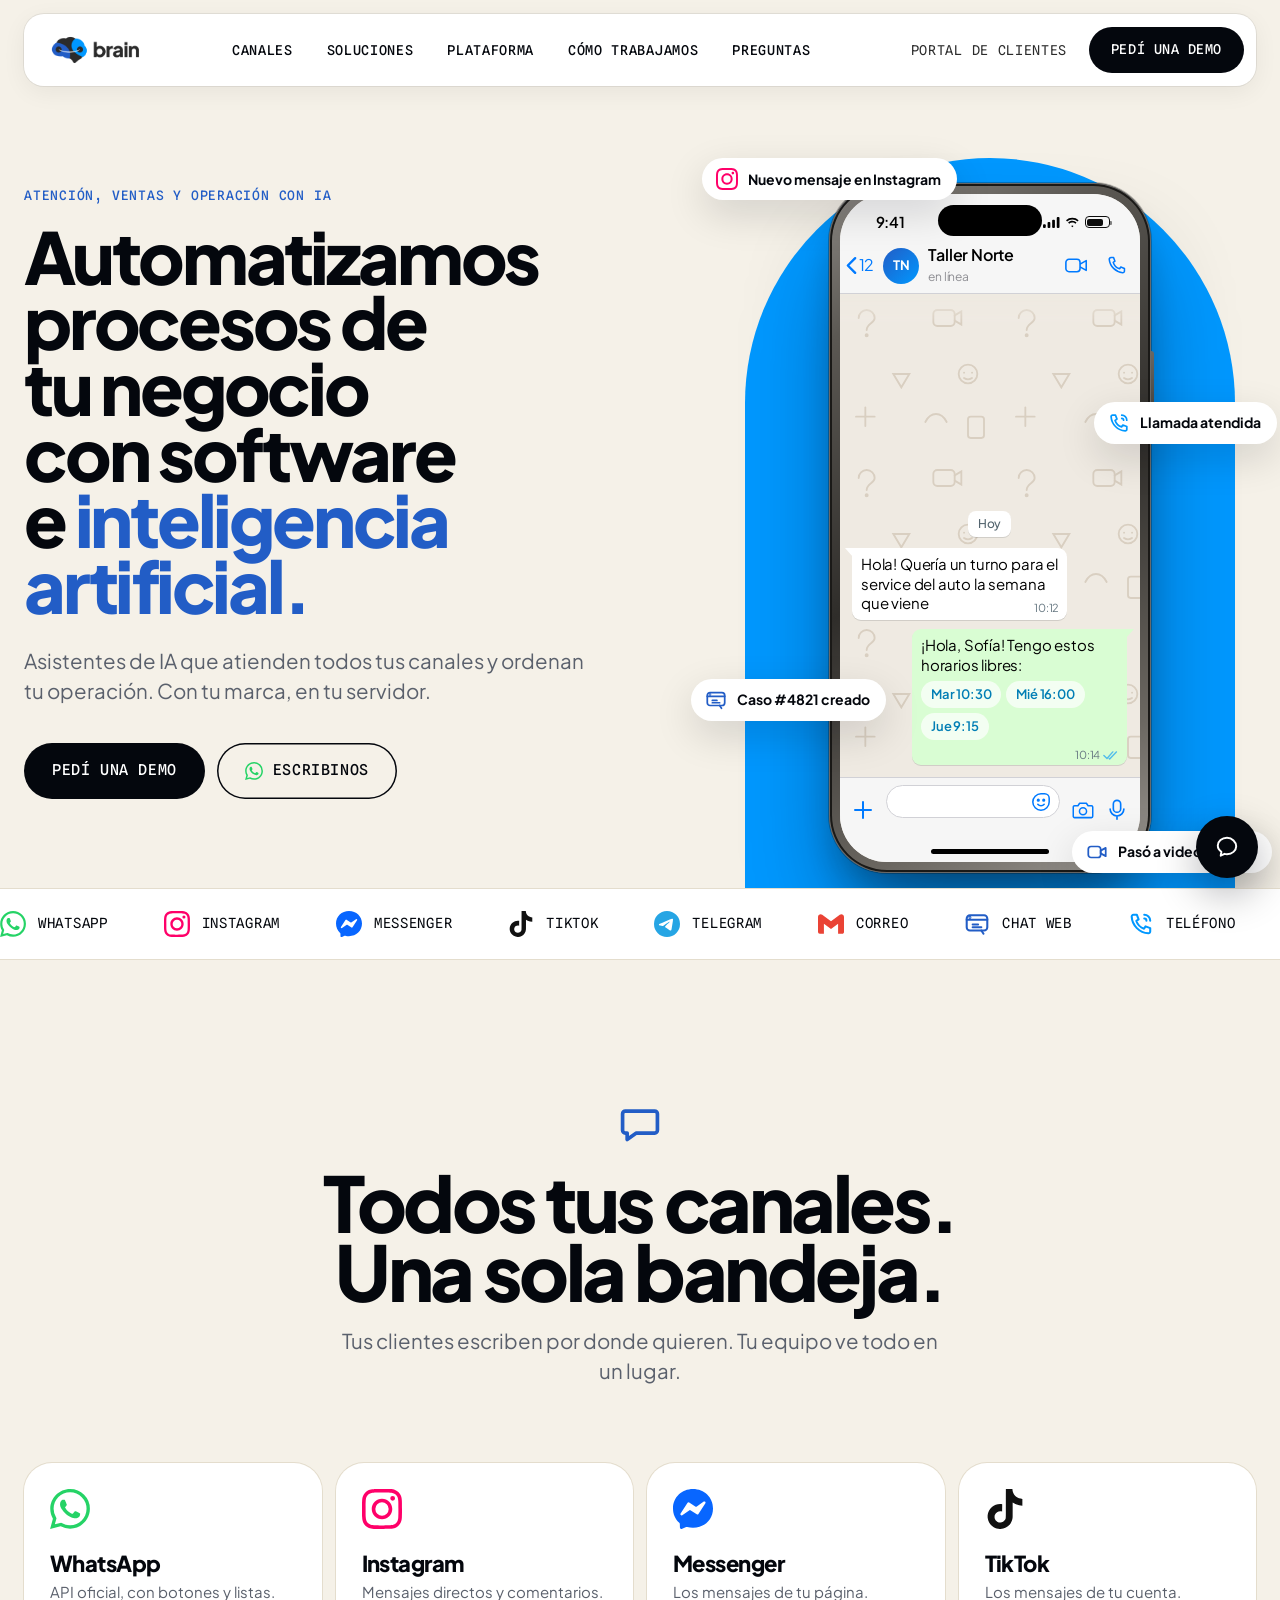
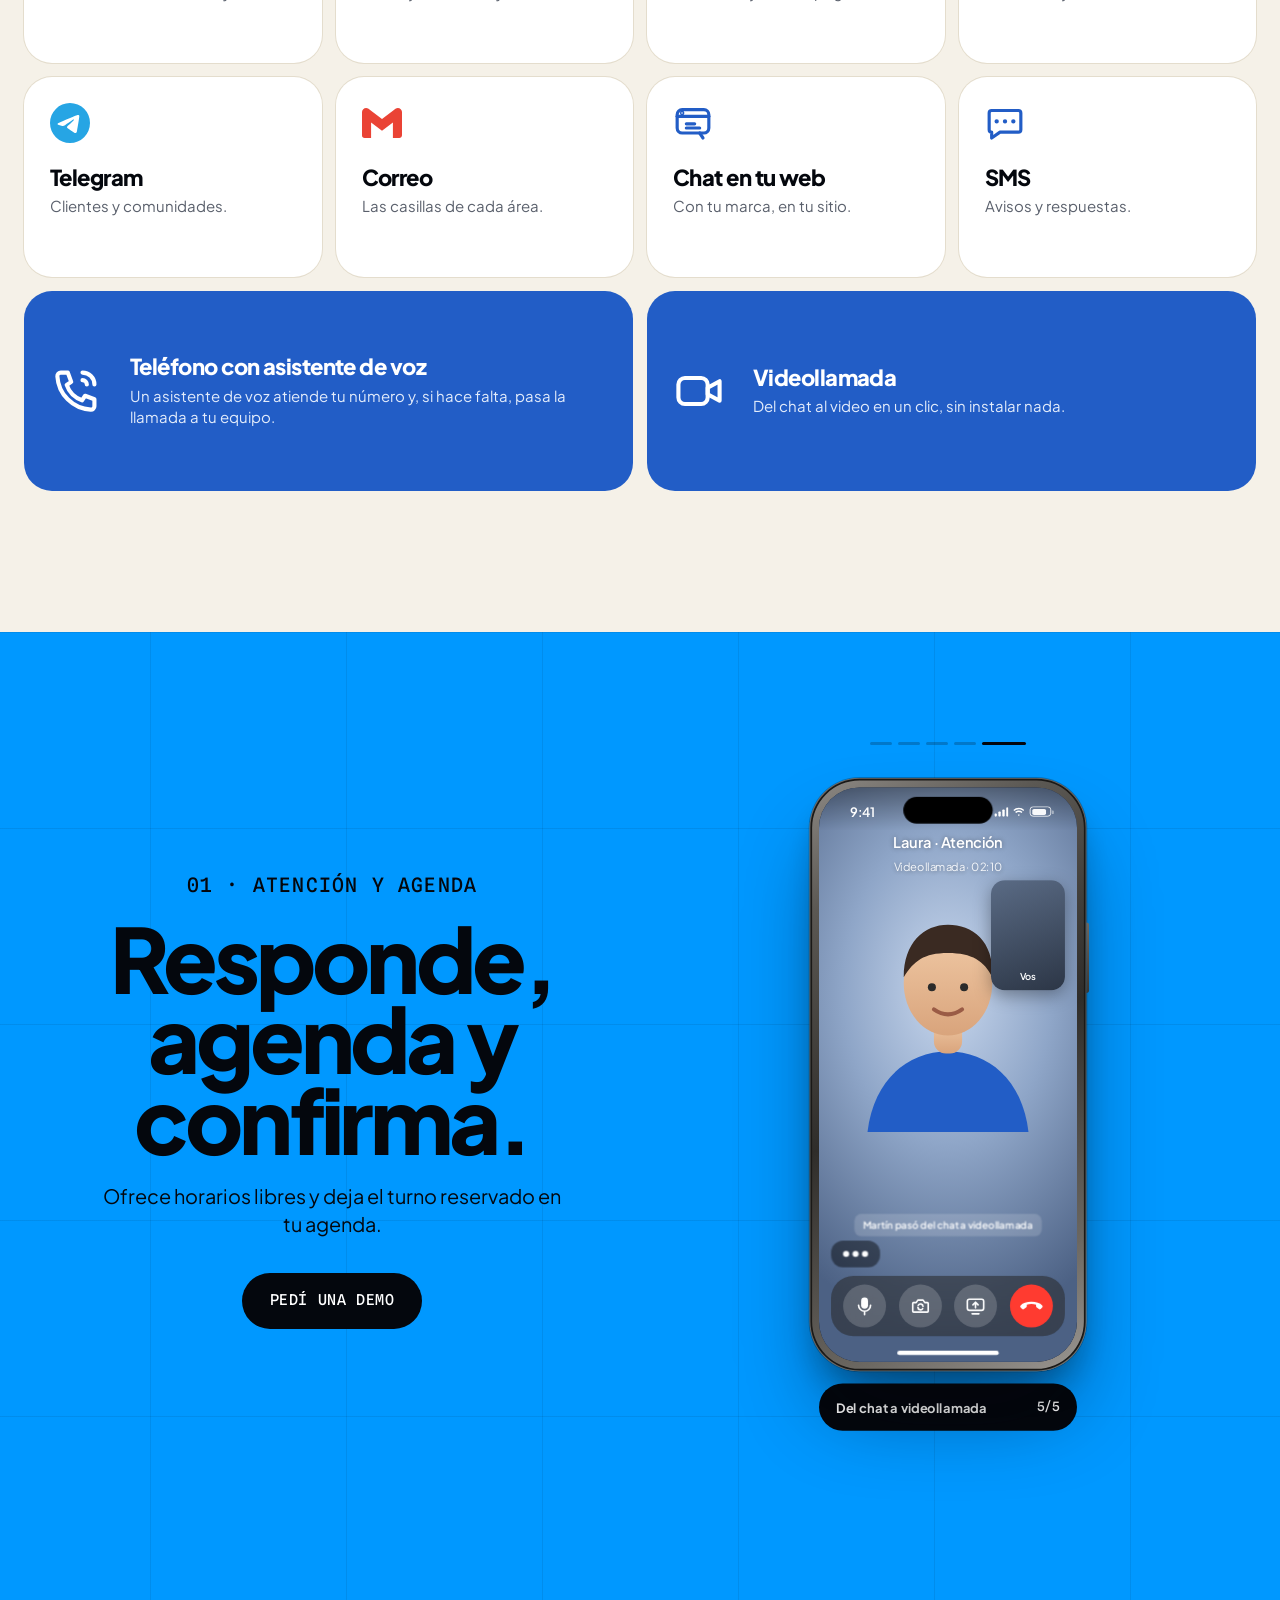
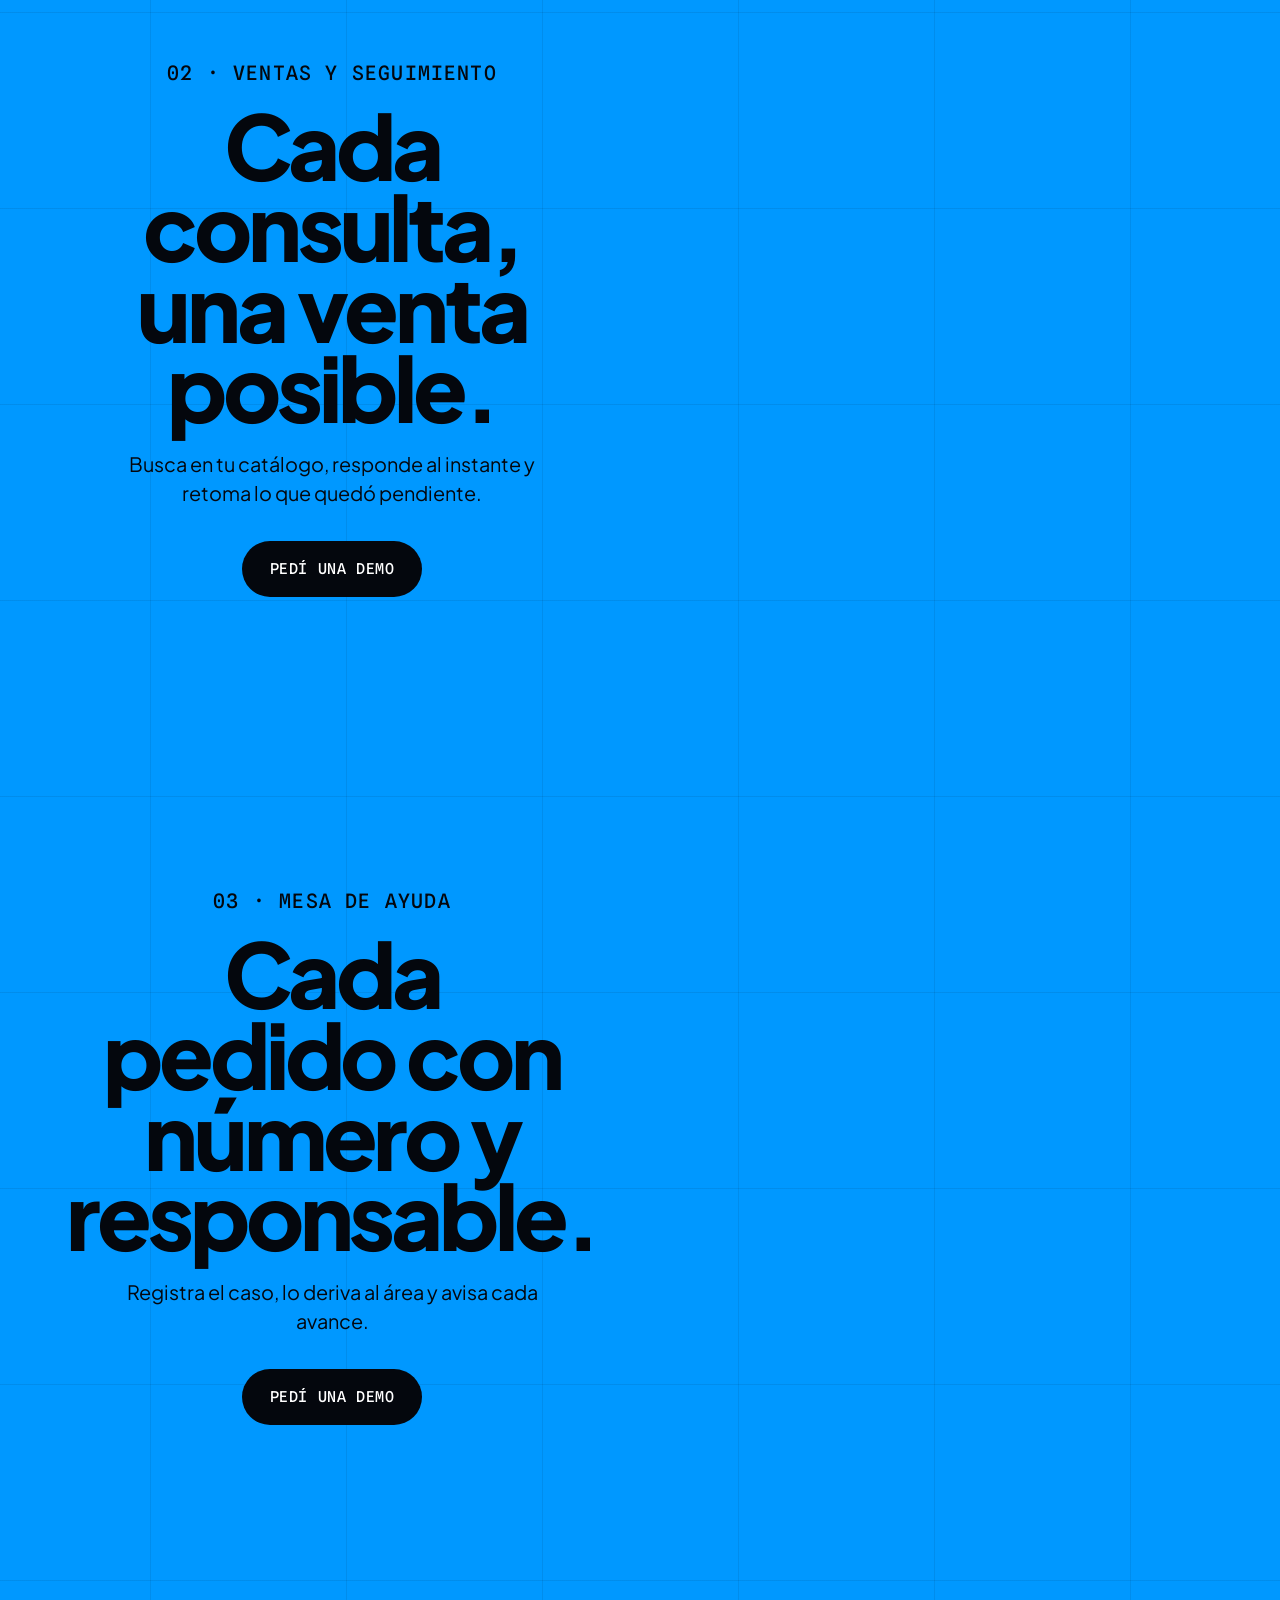
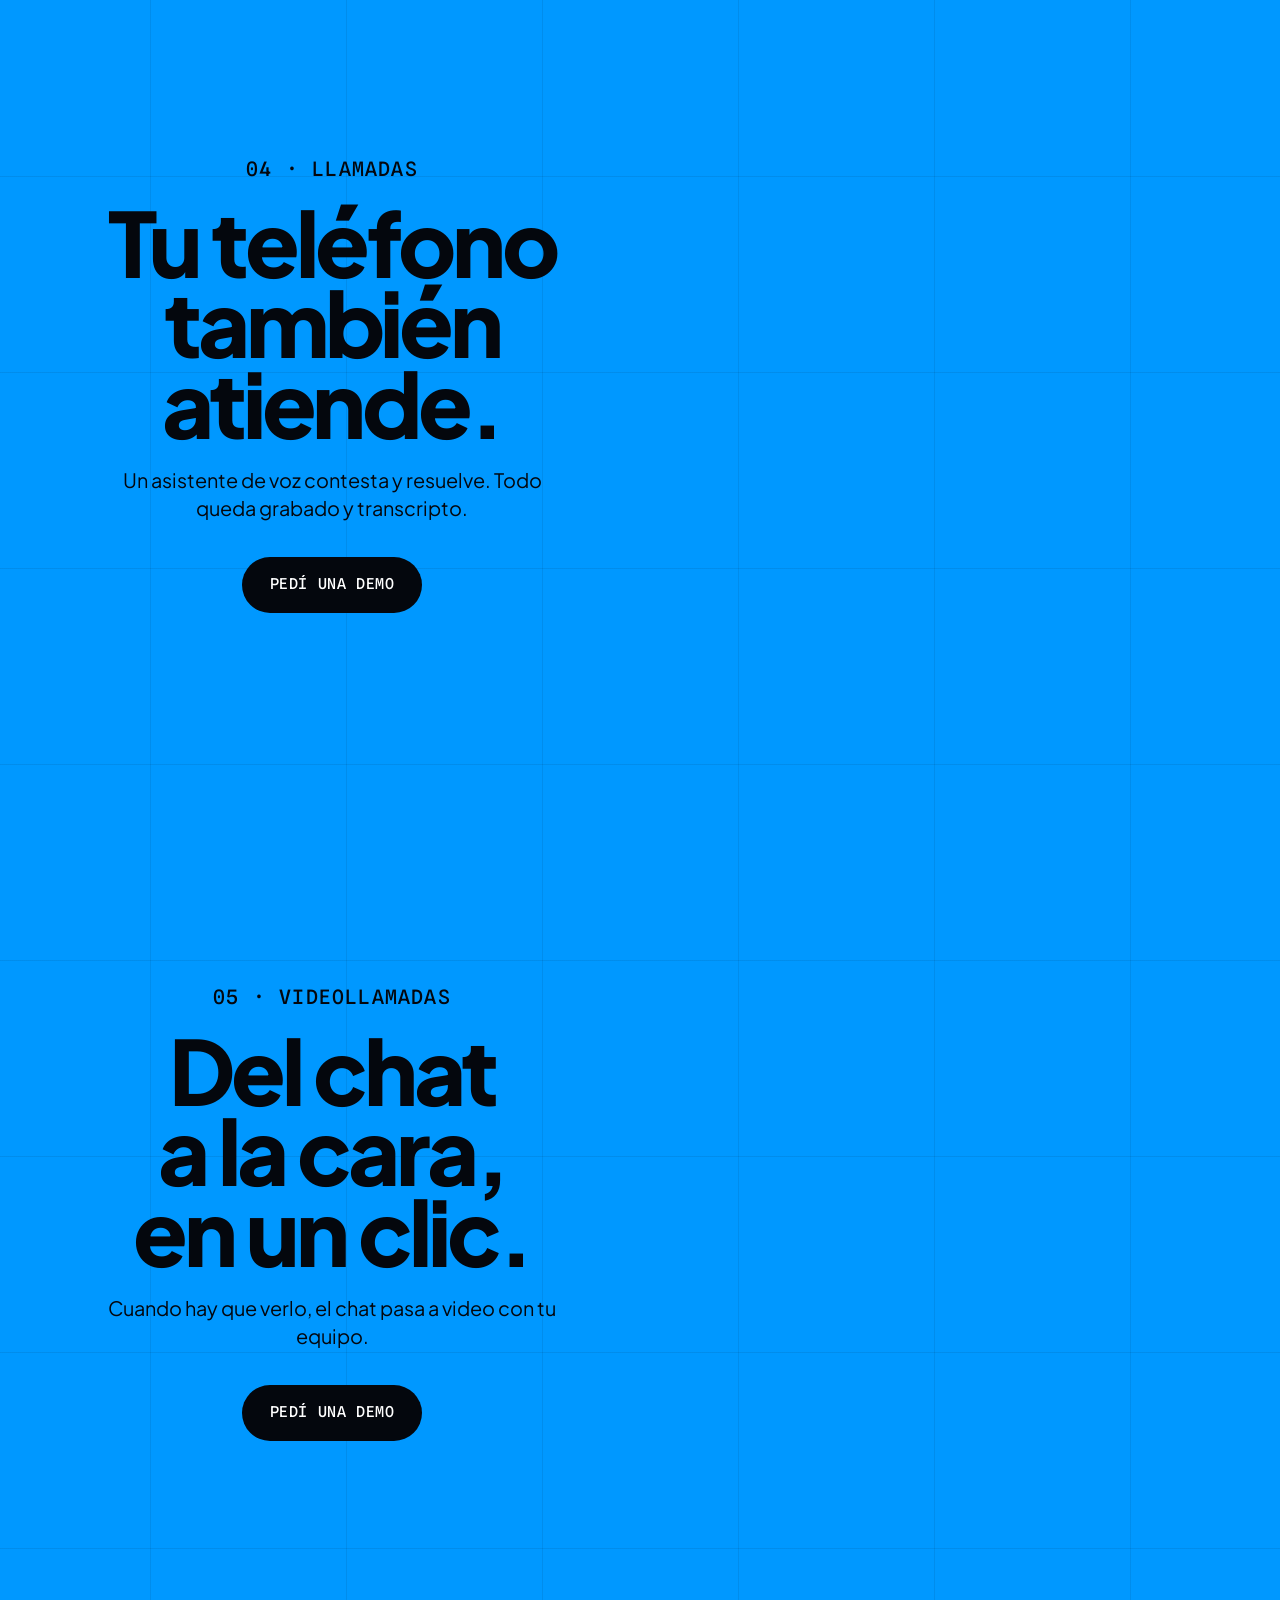
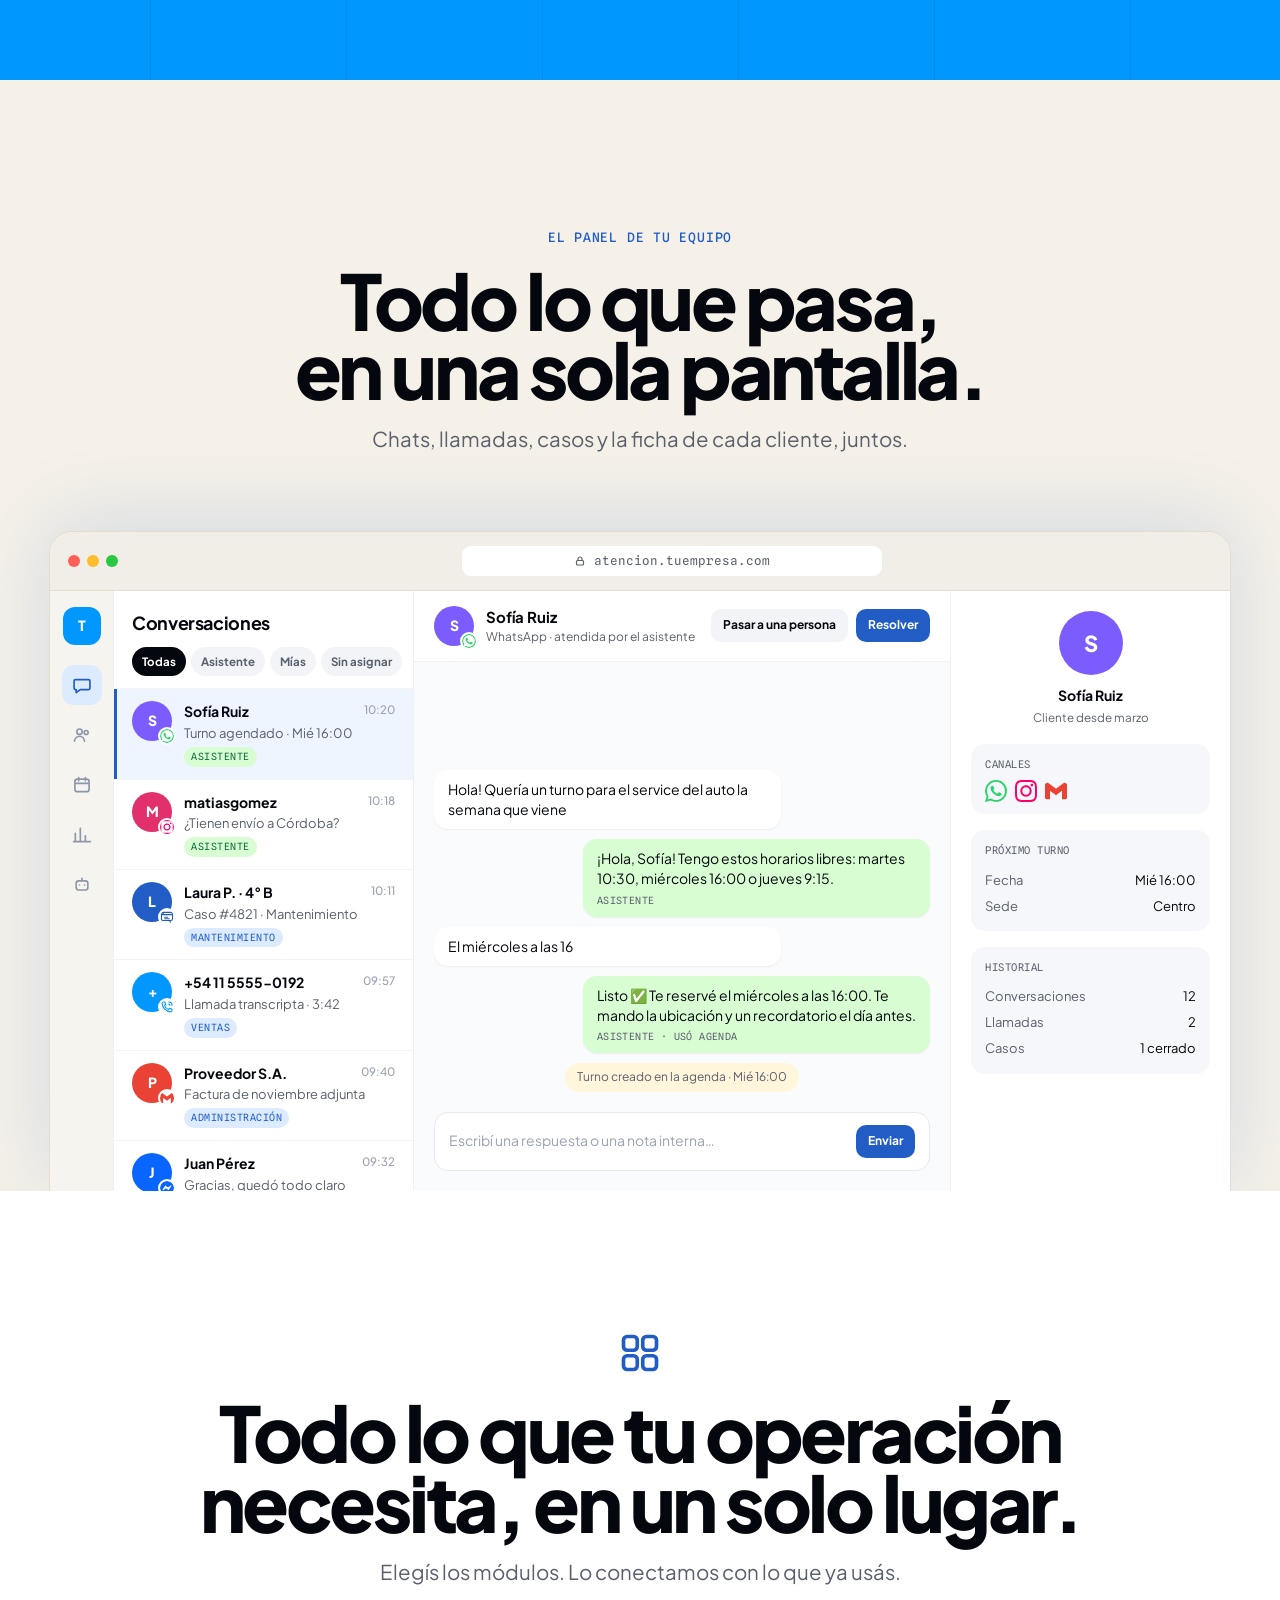
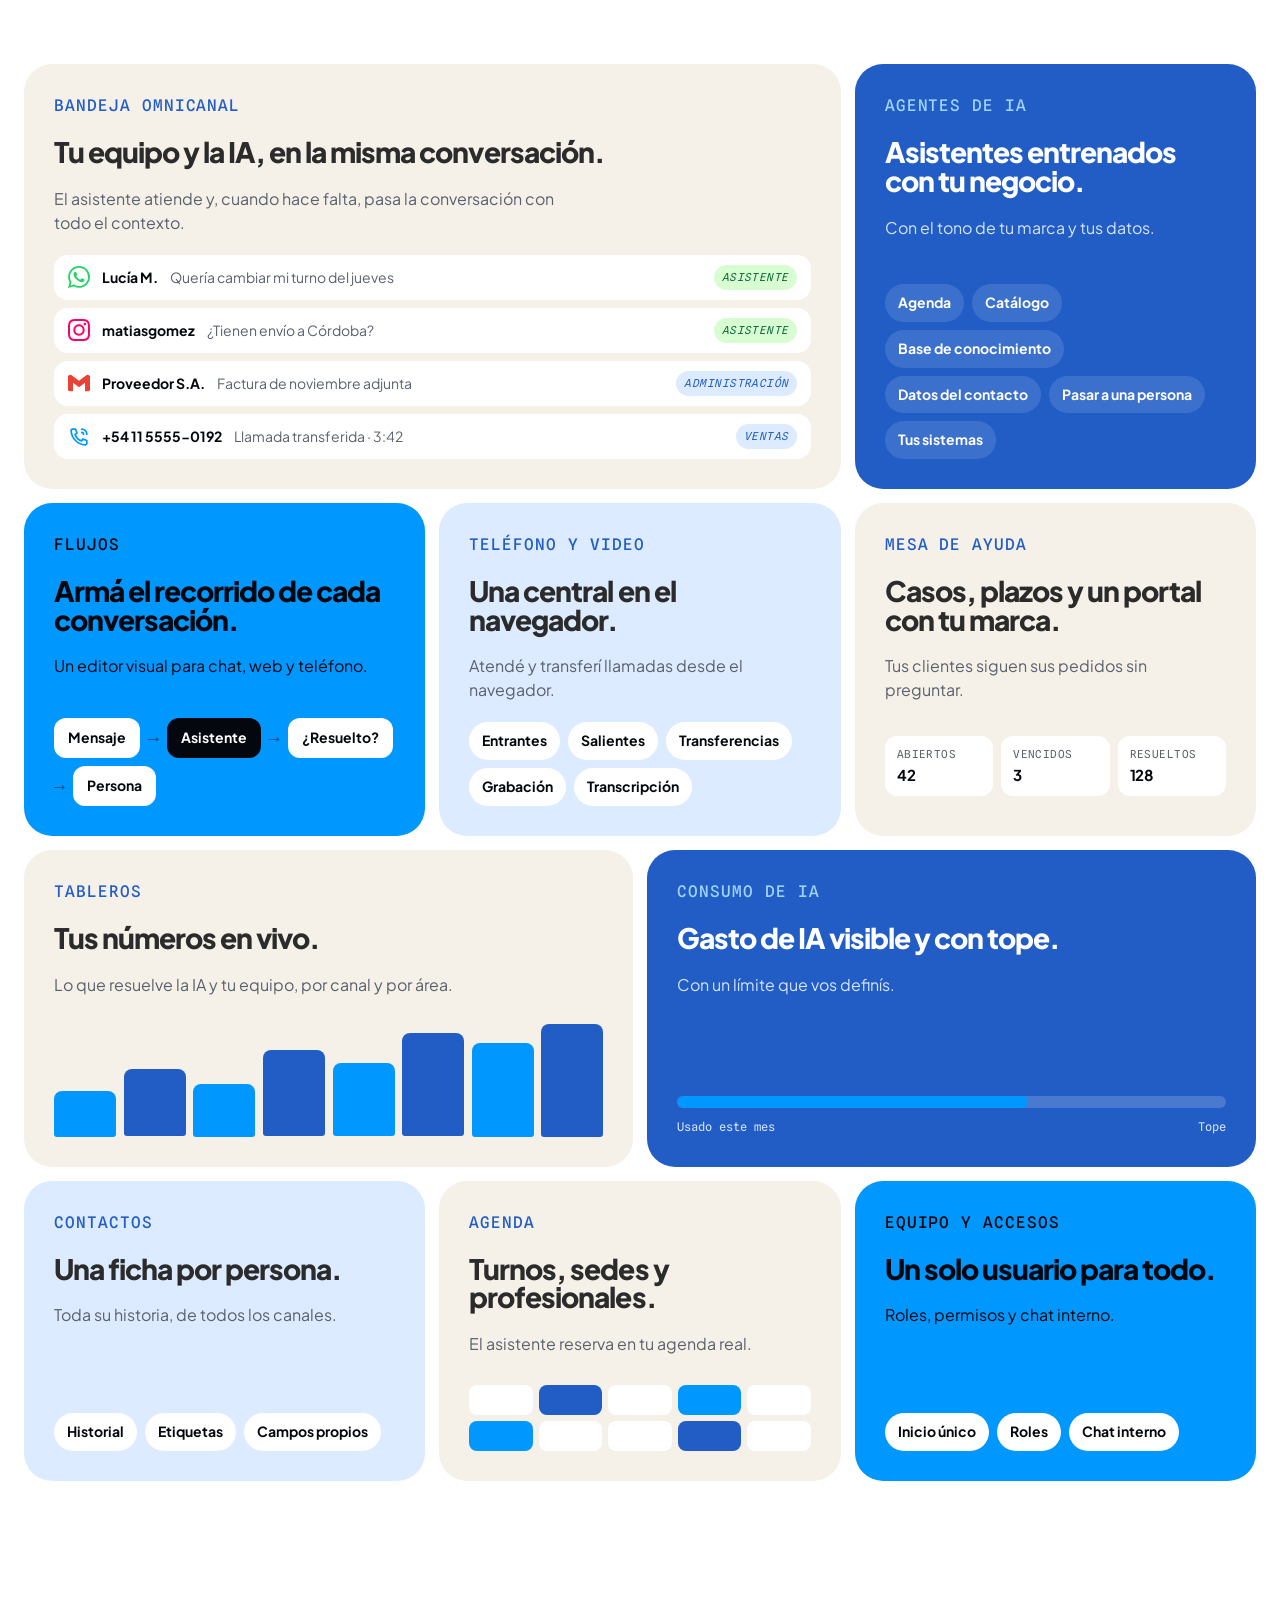
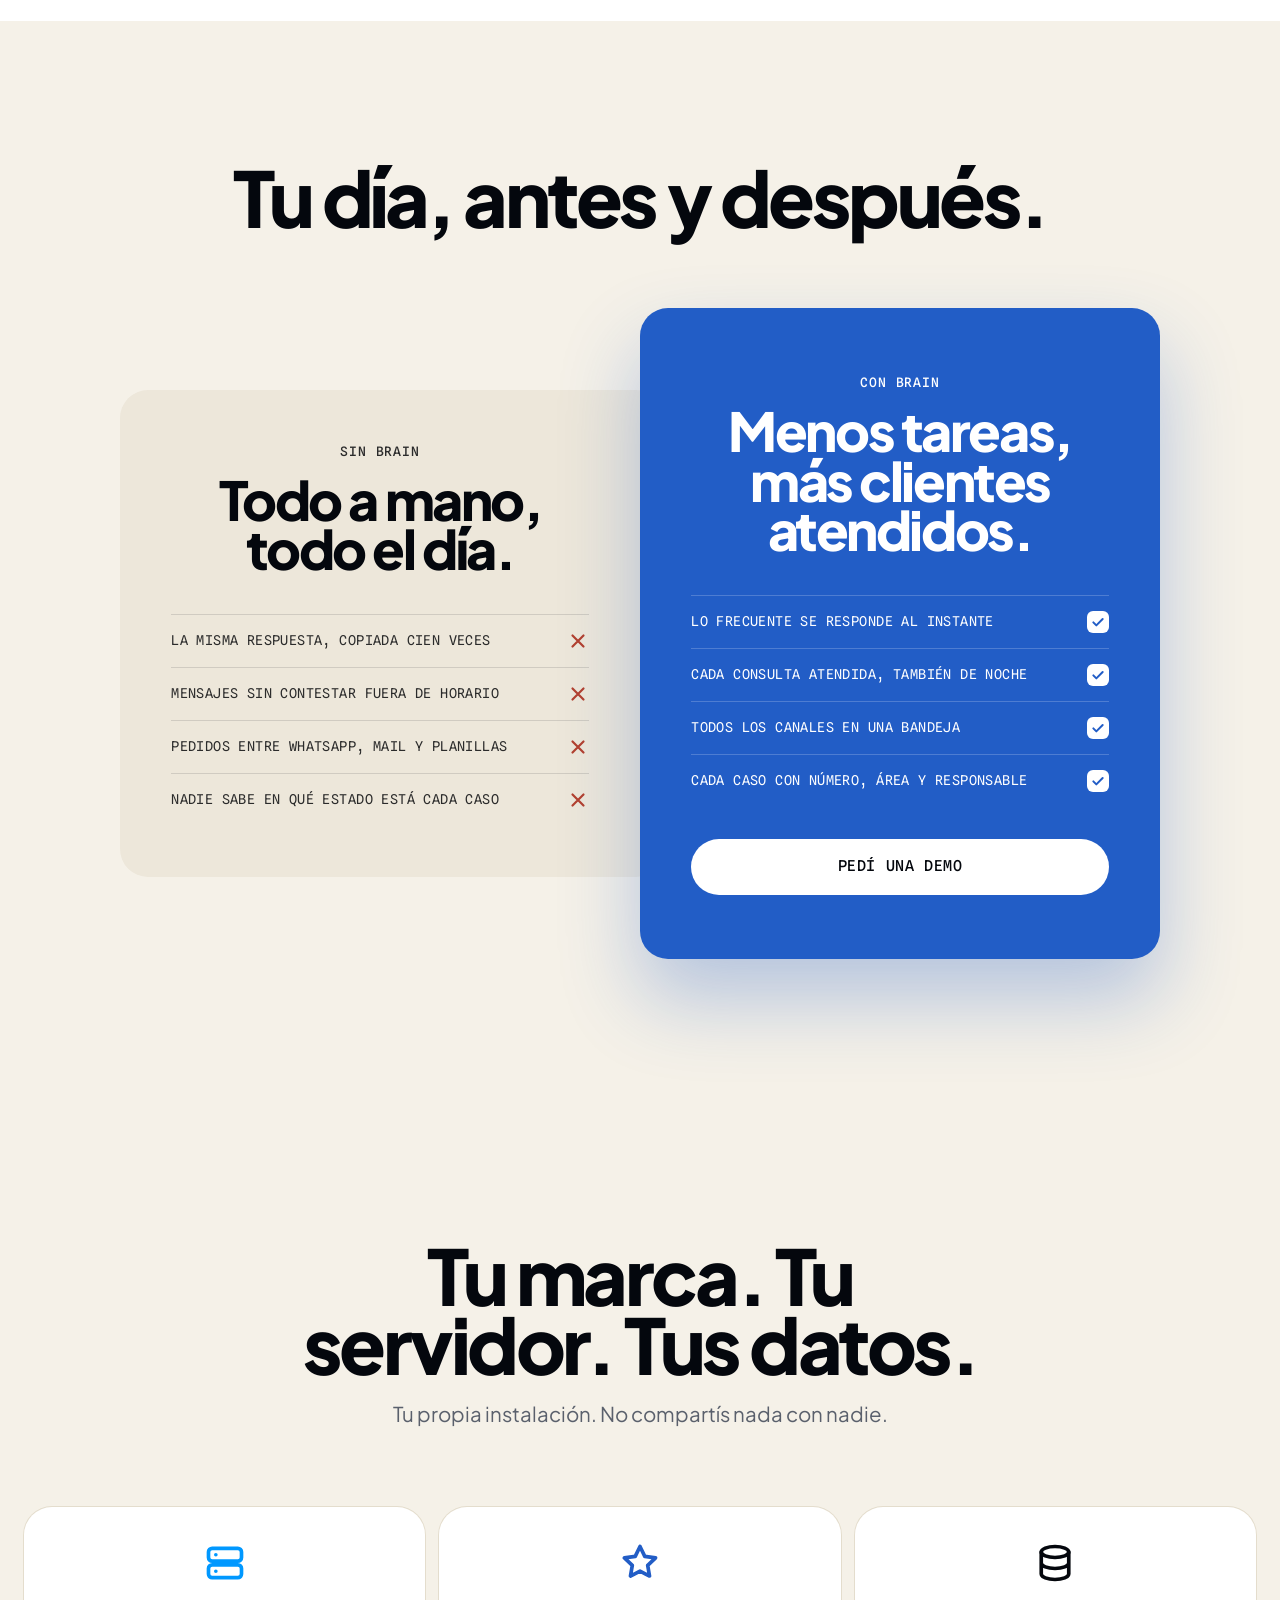
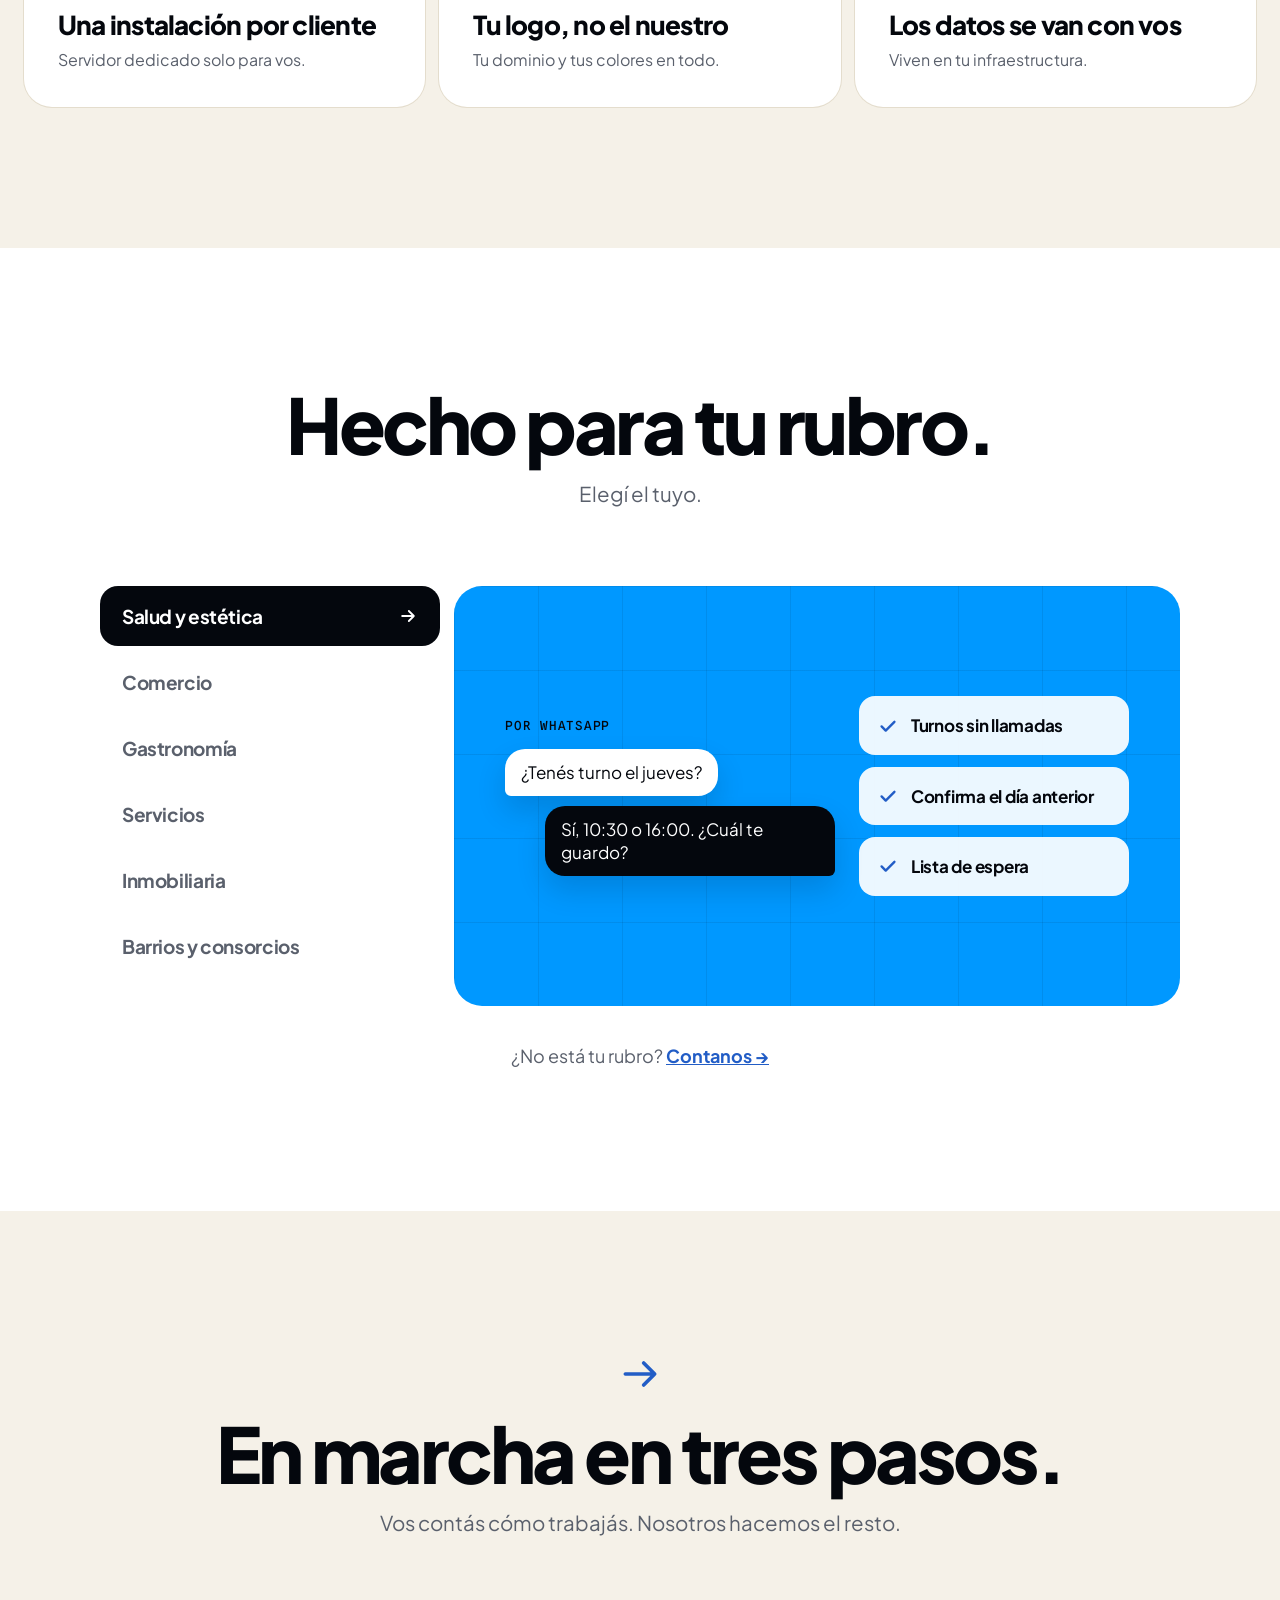
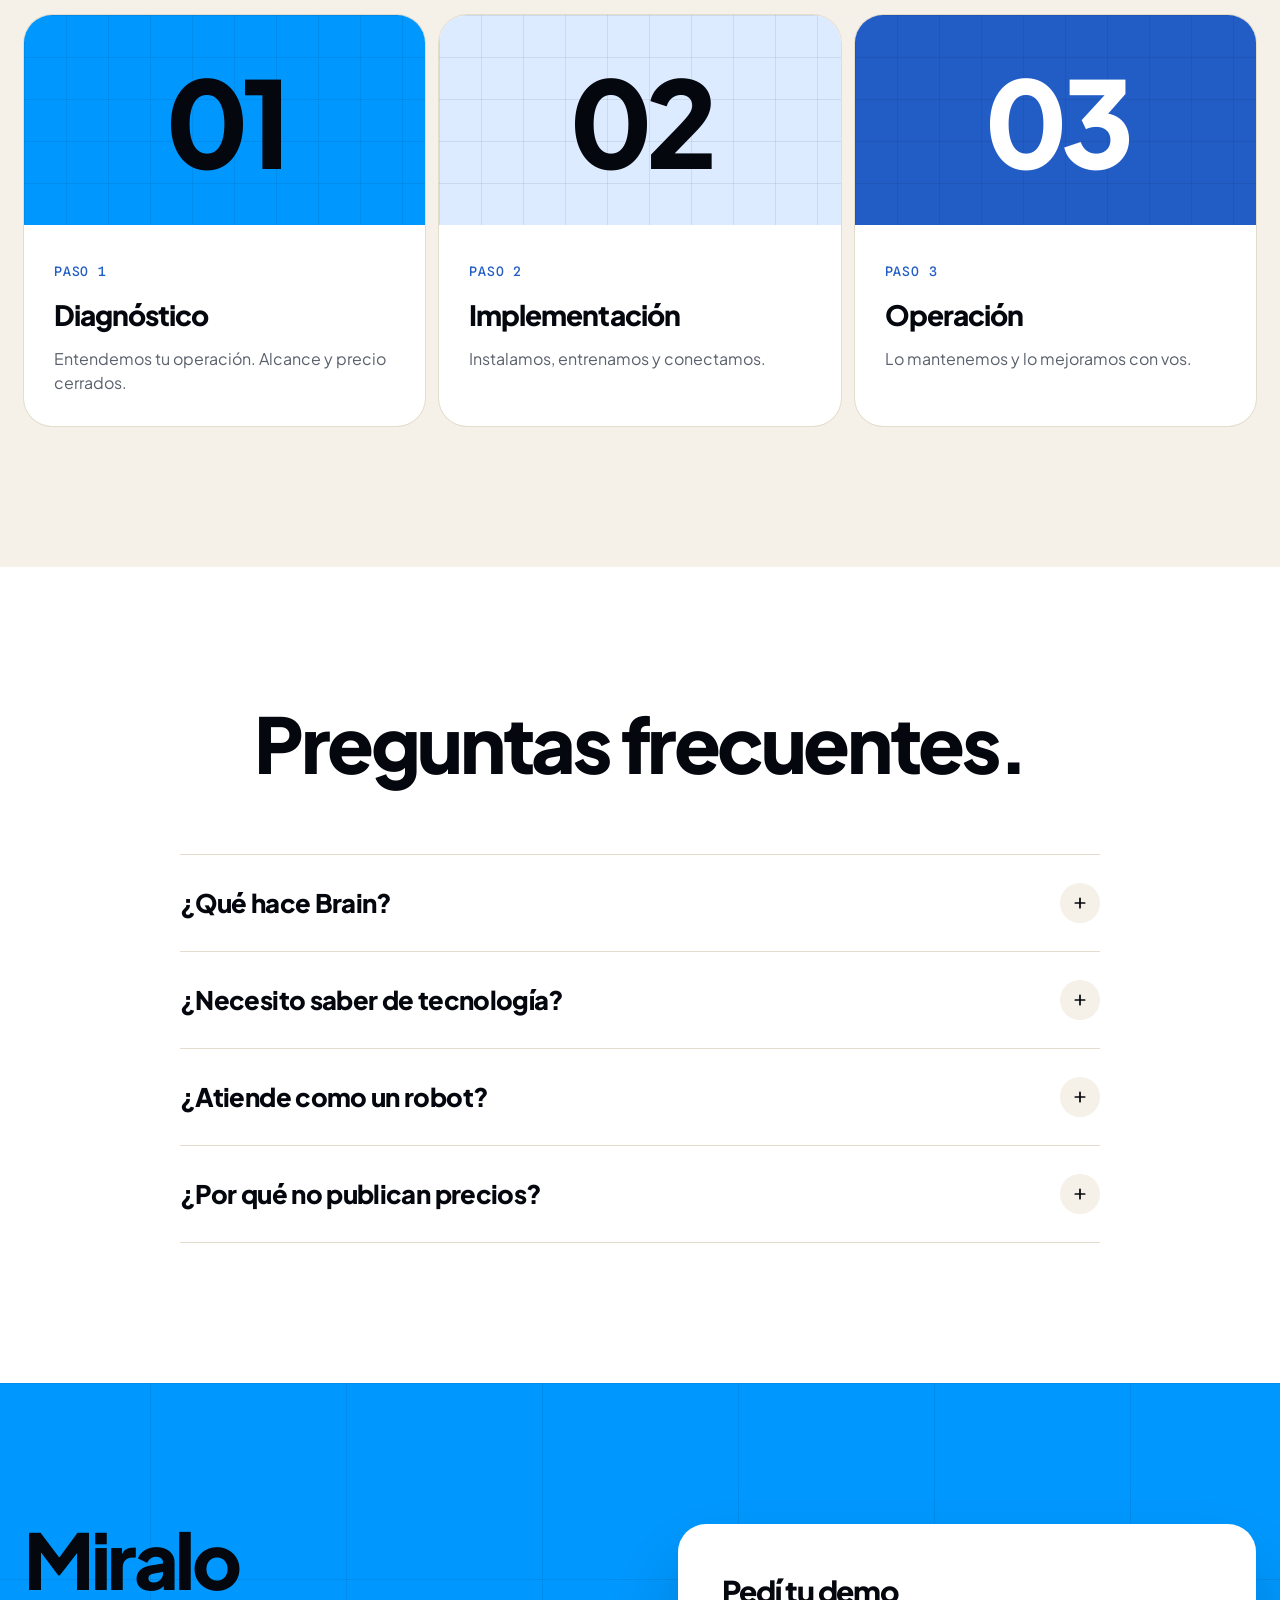
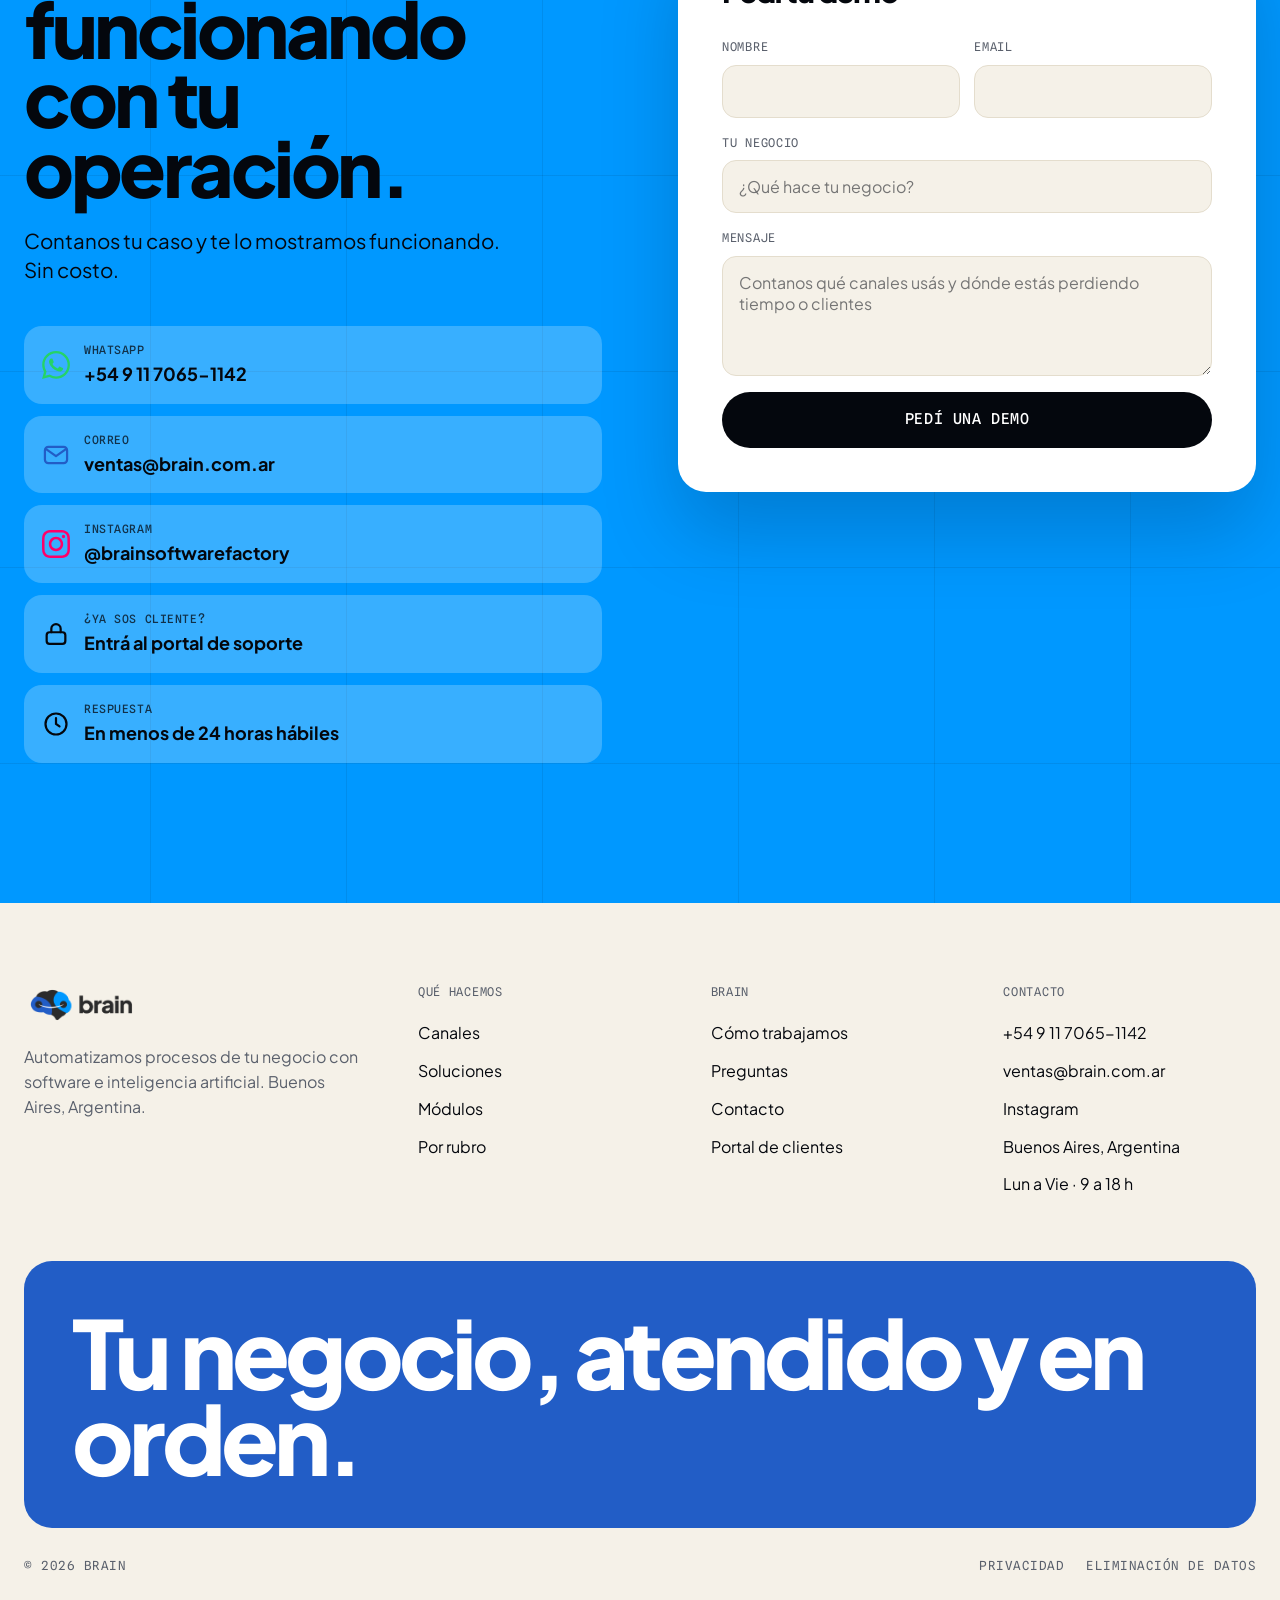
==== commit 94008b1e: "feat(sitio): rubros como pestañas con una conversación y tres puntos, sin la grilla de tareas (DEVOP" ====
--- a/index.html
+++ b/index.html
@@ -429,39 +429,74 @@
       </div>
     </section>
 
-    <!-- ═══════════════ TASKS BY INDUSTRY ═══════════════ -->
+    <!-- ═══════════════ BY INDUSTRY ═══════════════ -->
     <section class="section tasks" id="tareas">
       <div class="wrap">
         <div class="section-head">
-          <h2 class="h2 reveal">Todo esto ya lo hace un asistente.</h2>
-          <p class="lead reveal d1">Elegí tu rubro.</p>
-        </div>
-
-        <div class="task-filters reveal" role="tablist" aria-label="Filtrar por rubro">
-          <button type="button" class="task-filter is-active" data-rubro="todos" role="tab" aria-selected="true">Todos</button>
-          <button type="button" class="task-filter" data-rubro="salud" role="tab" aria-selected="false">Salud y estética</button>
-          <button type="button" class="task-filter" data-rubro="ecommerce" role="tab" aria-selected="false">Comercio</button>
-          <button type="button" class="task-filter" data-rubro="gastronomia" role="tab" aria-selected="false">Gastronomía</button>
-          <button type="button" class="task-filter" data-rubro="servicios" role="tab" aria-selected="false">Servicios</button>
-          <button type="button" class="task-filter" data-rubro="inmobiliaria" role="tab" aria-selected="false">Inmobiliaria</button>
-          <button type="button" class="task-filter" data-rubro="barrios" role="tab" aria-selected="false">Barrios y consorcios</button>
-        </div>
-
-        <div class="task-grid" id="taskGrid">
-          <article class="task" data-lane="att" data-rubro="todos"><span class="tag">Atiende</span><p>Responde «¿a qué hora abren?» a las 2 de la mañana, sin despertar a nadie.</p></article>
-          <article class="task" data-lane="att" data-rubro="salud servicios"><span class="tag">Atiende</span><p>Saca, reprograma y cancela turnos contra tu agenda, en el momento.</p></article>
-          <article class="task" data-lane="att" data-rubro="ecommerce"><span class="tag">Atiende</span><p>Le dice al cliente dónde está su pedido sin que nadie abra el sistema.</p></article>
-          <article class="task" data-lane="att" data-rubro="gastronomia"><span class="tag">Atiende</span><p>Toma la reserva, confirma la mesa y avisa si se libera un lugar.</p></article>
-          <article class="task" data-lane="att" data-rubro="ecommerce"><span class="tag">Atiende</span><p>Busca el producto en tu catálogo y responde precio y disponibilidad.</p></article>
-          <article class="task" data-lane="att" data-rubro="inmobiliaria"><span class="tag">Atiende</span><p>Filtra al interesado —zona, presupuesto, si necesita crédito— antes de pasártelo.</p></article>
-          <article class="task" data-lane="att" data-rubro="servicios barrios"><span class="tag">Atiende</span><p>Abre el reclamo, le pone número y avisa al cliente cada vez que avanza.</p></article>
-          <article class="task" data-lane="att" data-rubro="barrios"><span class="tag">Atiende</span><p>Recibe el pedido del vecino, lo deriva al área que corresponde y le da su número de caso.</p></article>
-          <article class="task" data-lane="att" data-rubro="todos"><span class="tag">Atiende</span><p>Atiende el teléfono, entiende la consulta y la resuelve o la transfiere.</p></article>
-          <article class="task" data-lane="ops" data-rubro="todos"><span class="tag">Ejecuta</span><p>Arma el reporte del lunes y lo manda a quien lo tiene que leer.</p></article>
-          <article class="task" data-lane="ops" data-rubro="ecommerce"><span class="tag">Ejecuta</span><p>Avisa cuando un producto se está por quedar sin stock.</p></article>
-          <article class="task" data-lane="ops" data-rubro="salud"><span class="tag">Ejecuta</span><p>Mantiene la lista de espera y le escribe al primero cuando se libera un turno.</p></article>
-        </div>
-        <p class="task-more">¿La tuya no está en la lista? Es exactamente lo que vemos en la demo. <a href="#contacto">Contanos cuál es →</a></p>
+          <h2 class="h2 reveal">Hecho para tu rubro.</h2>
+          <p class="lead reveal d1">Elegí el tuyo.</p>
+        </div>
+        <div class="rubros reveal">
+          <div class="rubro-tabs" role="tablist" aria-label="Rubros" id="rubroTabs">
+            <button type="button" class="rubro-tab is-active" role="tab" id="tab-salud" aria-controls="panel-salud" aria-selected="true">Salud y estética<svg viewBox="0 0 24 24" fill="none" stroke="currentColor" stroke-width="2.2" stroke-linecap="round" stroke-linejoin="round" aria-hidden="true"><path d="M5 12h14M13 6l6 6-6 6"/></svg></button>
+            <button type="button" class="rubro-tab" role="tab" id="tab-comercio" aria-controls="panel-comercio" aria-selected="false" tabindex="-1">Comercio<svg viewBox="0 0 24 24" fill="none" stroke="currentColor" stroke-width="2.2" stroke-linecap="round" stroke-linejoin="round" aria-hidden="true"><path d="M5 12h14M13 6l6 6-6 6"/></svg></button>
+            <button type="button" class="rubro-tab" role="tab" id="tab-gastronomia" aria-controls="panel-gastronomia" aria-selected="false" tabindex="-1">Gastronomía<svg viewBox="0 0 24 24" fill="none" stroke="currentColor" stroke-width="2.2" stroke-linecap="round" stroke-linejoin="round" aria-hidden="true"><path d="M5 12h14M13 6l6 6-6 6"/></svg></button>
+            <button type="button" class="rubro-tab" role="tab" id="tab-servicios" aria-controls="panel-servicios" aria-selected="false" tabindex="-1">Servicios<svg viewBox="0 0 24 24" fill="none" stroke="currentColor" stroke-width="2.2" stroke-linecap="round" stroke-linejoin="round" aria-hidden="true"><path d="M5 12h14M13 6l6 6-6 6"/></svg></button>
+            <button type="button" class="rubro-tab" role="tab" id="tab-inmobiliaria" aria-controls="panel-inmobiliaria" aria-selected="false" tabindex="-1">Inmobiliaria<svg viewBox="0 0 24 24" fill="none" stroke="currentColor" stroke-width="2.2" stroke-linecap="round" stroke-linejoin="round" aria-hidden="true"><path d="M5 12h14M13 6l6 6-6 6"/></svg></button>
+            <button type="button" class="rubro-tab" role="tab" id="tab-consorcios" aria-controls="panel-consorcios" aria-selected="false" tabindex="-1">Barrios y consorcios<svg viewBox="0 0 24 24" fill="none" stroke="currentColor" stroke-width="2.2" stroke-linecap="round" stroke-linejoin="round" aria-hidden="true"><path d="M5 12h14M13 6l6 6-6 6"/></svg></button>
+          </div>
+          <div class="rubro-stage">
+          <div class="rubro-panel" role="tabpanel" id="panel-salud" aria-labelledby="tab-salud">
+            <div class="rubro-chat">
+              <span class="rubro-via">Por WhatsApp</span>
+              <p class="b in">¿Tenés turno el jueves?</p>
+              <p class="b out">Sí, 10:30 o 16:00. ¿Cuál te guardo?</p>
+            </div>
+            <ul class="rubro-points"><li><svg viewBox="0 0 24 24" fill="none" stroke="currentColor" stroke-width="2.6" stroke-linecap="round" stroke-linejoin="round" aria-hidden="true"><path d="m5 12.5 4.5 4.5L19 7.5"/></svg>Turnos sin llamadas</li><li><svg viewBox="0 0 24 24" fill="none" stroke="currentColor" stroke-width="2.6" stroke-linecap="round" stroke-linejoin="round" aria-hidden="true"><path d="m5 12.5 4.5 4.5L19 7.5"/></svg>Confirma el día anterior</li><li><svg viewBox="0 0 24 24" fill="none" stroke="currentColor" stroke-width="2.6" stroke-linecap="round" stroke-linejoin="round" aria-hidden="true"><path d="m5 12.5 4.5 4.5L19 7.5"/></svg>Lista de espera</li></ul>
+          </div>
+          <div class="rubro-panel" role="tabpanel" id="panel-comercio" aria-labelledby="tab-comercio" hidden>
+            <div class="rubro-chat">
+              <span class="rubro-via">Por Instagram</span>
+              <p class="b in">¿Tienen talle M?</p>
+              <p class="b out">Sí, en negro y azul. ¿Te lo reservo?</p>
+            </div>
+            <ul class="rubro-points"><li><svg viewBox="0 0 24 24" fill="none" stroke="currentColor" stroke-width="2.6" stroke-linecap="round" stroke-linejoin="round" aria-hidden="true"><path d="m5 12.5 4.5 4.5L19 7.5"/></svg>Precio y stock al instante</li><li><svg viewBox="0 0 24 24" fill="none" stroke="currentColor" stroke-width="2.6" stroke-linecap="round" stroke-linejoin="round" aria-hidden="true"><path d="m5 12.5 4.5 4.5L19 7.5"/></svg>Estado del pedido</li><li><svg viewBox="0 0 24 24" fill="none" stroke="currentColor" stroke-width="2.6" stroke-linecap="round" stroke-linejoin="round" aria-hidden="true"><path d="m5 12.5 4.5 4.5L19 7.5"/></svg>Aviso de stock bajo</li></ul>
+          </div>
+          <div class="rubro-panel" role="tabpanel" id="panel-gastronomia" aria-labelledby="tab-gastronomia" hidden>
+            <div class="rubro-chat">
+              <span class="rubro-via">Por WhatsApp</span>
+              <p class="b in">Mesa para 4 el sábado</p>
+              <p class="b out">Listo, sábado 21 h. ¡Te esperamos!</p>
+            </div>
+            <ul class="rubro-points"><li><svg viewBox="0 0 24 24" fill="none" stroke="currentColor" stroke-width="2.6" stroke-linecap="round" stroke-linejoin="round" aria-hidden="true"><path d="m5 12.5 4.5 4.5L19 7.5"/></svg>Reservas de mesa</li><li><svg viewBox="0 0 24 24" fill="none" stroke="currentColor" stroke-width="2.6" stroke-linecap="round" stroke-linejoin="round" aria-hidden="true"><path d="m5 12.5 4.5 4.5L19 7.5"/></svg>Menú y horarios</li><li><svg viewBox="0 0 24 24" fill="none" stroke="currentColor" stroke-width="2.6" stroke-linecap="round" stroke-linejoin="round" aria-hidden="true"><path d="m5 12.5 4.5 4.5L19 7.5"/></svg>Pedidos a proveedores</li></ul>
+          </div>
+          <div class="rubro-panel" role="tabpanel" id="panel-servicios" aria-labelledby="tab-servicios" hidden>
+            <div class="rubro-chat">
+              <span class="rubro-via">En el chat de tu web</span>
+              <p class="b in">Mi equipo no anda</p>
+              <p class="b out">Abrí el caso #2210. Un técnico te contacta hoy.</p>
+            </div>
+            <ul class="rubro-points"><li><svg viewBox="0 0 24 24" fill="none" stroke="currentColor" stroke-width="2.6" stroke-linecap="round" stroke-linejoin="round" aria-hidden="true"><path d="m5 12.5 4.5 4.5L19 7.5"/></svg>Reclamos con número</li><li><svg viewBox="0 0 24 24" fill="none" stroke="currentColor" stroke-width="2.6" stroke-linecap="round" stroke-linejoin="round" aria-hidden="true"><path d="m5 12.5 4.5 4.5L19 7.5"/></svg>Aviso de cada avance</li><li><svg viewBox="0 0 24 24" fill="none" stroke="currentColor" stroke-width="2.6" stroke-linecap="round" stroke-linejoin="round" aria-hidden="true"><path d="m5 12.5 4.5 4.5L19 7.5"/></svg>Reporte semanal</li></ul>
+          </div>
+          <div class="rubro-panel" role="tabpanel" id="panel-inmobiliaria" aria-labelledby="tab-inmobiliaria" hidden>
+            <div class="rubro-chat">
+              <span class="rubro-via">Por teléfono</span>
+              <p class="b in">¿Sigue disponible el 2 ambientes?</p>
+              <p class="b out">Sí. ¿Lo visitás el martes a las 18?</p>
+            </div>
+            <ul class="rubro-points"><li><svg viewBox="0 0 24 24" fill="none" stroke="currentColor" stroke-width="2.6" stroke-linecap="round" stroke-linejoin="round" aria-hidden="true"><path d="m5 12.5 4.5 4.5L19 7.5"/></svg>Filtra interesados</li><li><svg viewBox="0 0 24 24" fill="none" stroke="currentColor" stroke-width="2.6" stroke-linecap="round" stroke-linejoin="round" aria-hidden="true"><path d="m5 12.5 4.5 4.5L19 7.5"/></svg>Coordina visitas</li><li><svg viewBox="0 0 24 24" fill="none" stroke="currentColor" stroke-width="2.6" stroke-linecap="round" stroke-linejoin="round" aria-hidden="true"><path d="m5 12.5 4.5 4.5L19 7.5"/></svg>Envía la ubicación</li></ul>
+          </div>
+          <div class="rubro-panel" role="tabpanel" id="panel-consorcios" aria-labelledby="tab-consorcios" hidden>
+            <div class="rubro-chat">
+              <span class="rubro-via">En el chat de tu web</span>
+              <p class="b in">Se cortó el agua en el 3°</p>
+              <p class="b out">Caso #4821 en Mantenimiento. Te aviso cada avance.</p>
+            </div>
+            <ul class="rubro-points"><li><svg viewBox="0 0 24 24" fill="none" stroke="currentColor" stroke-width="2.6" stroke-linecap="round" stroke-linejoin="round" aria-hidden="true"><path d="m5 12.5 4.5 4.5L19 7.5"/></svg>Pedidos de vecinos</li><li><svg viewBox="0 0 24 24" fill="none" stroke="currentColor" stroke-width="2.6" stroke-linecap="round" stroke-linejoin="round" aria-hidden="true"><path d="m5 12.5 4.5 4.5L19 7.5"/></svg>Derivación por área</li><li><svg viewBox="0 0 24 24" fill="none" stroke="currentColor" stroke-width="2.6" stroke-linecap="round" stroke-linejoin="round" aria-hidden="true"><path d="m5 12.5 4.5 4.5L19 7.5"/></svg>Estado de cada caso</li></ul>
+          </div>
+          </div>
+        </div>
+        <p class="task-more">¿No está tu rubro? <a href="#contacto">Contanos →</a></p>
       </div>
     </section>
 
--- a/assets/css/main.css
+++ b/assets/css/main.css
@@ -898,3 +898,67 @@
 @media (max-height: 920px) { .stage-sticky > div:last-child { transform: scale(.86); } }
 @media (max-height: 800px) { .stage-sticky > div:last-child { transform: scale(.76); } .stage-dots { top: 96px; } }
 @media (max-height: 700px) { .stage-sticky > div:last-child { transform: scale(.66); } }
+
+/* ─── solid nav + icons without backgrounds ─── */
+.nav-inner {
+  background: #FFFFFF;
+  backdrop-filter: none; -webkit-backdrop-filter: none;
+  box-shadow: 0 0 0 1px rgba(4, 7, 13, 0.07), 0 6px 24px rgba(4, 7, 13, 0.06);
+}
+.nav.is-scrolled .nav-inner { background: #FFFFFF; box-shadow: 0 0 0 1px rgba(4, 7, 13, 0.08), 0 10px 30px rgba(4, 7, 13, 0.10); }
+
+.badge-ico { width: auto; height: auto; border-radius: 0; background: none !important; color: var(--royal); }
+.badge-ico svg { width: 44px; height: 44px; }
+.own-card:nth-child(1) .badge-ico { color: var(--blue); }
+.own-card:nth-child(3) .badge-ico { color: var(--ink-deep); }
+
+.ch-ico, .ch.wide .ch-ico { width: auto; height: auto; border-radius: 0; background: none; place-items: start; }
+.ch-ico img, .ch-ico svg { width: 40px; height: 40px; }
+.ch.wide .ch-ico svg { width: 52px; height: 52px; color: var(--white); }
+
+.float-chip { padding: 10px 16px 10px 14px; }
+.float-chip img, .float-chip .gico { width: 22px; height: 22px; padding: 0; border-radius: 0; background: none; }
+
+.contact-list img, .contact-list svg { width: 28px; height: 28px; }
+
+/* ─── by industry: tabs + one visual card ─── */
+.rubros { display: grid; grid-template-columns: 340px 1fr; gap: 14px; max-width: 1080px; margin: 0 auto; }
+.rubro-tabs { display: grid; gap: 6px; align-content: start; }
+.rubro-tab {
+  display: flex; justify-content: space-between; align-items: center; gap: 12px;
+  width: 100%; padding: 18px 22px; border: 0; border-radius: 18px; cursor: pointer;
+  background: transparent; text-align: left;
+  font-family: var(--sans); font-size: 19px; font-weight: 700; letter-spacing: -0.02em; color: var(--ink-soft);
+  transition: background-color .25s, color .25s;
+}
+.rubro-tab svg { width: 20px; height: 20px; opacity: 0; transform: translateX(-6px); transition: opacity .25s, transform .35s var(--ease); }
+.rubro-tab:hover { color: var(--ink-deep); background: var(--cream); }
+.rubro-tab.is-active { background: var(--ink-deep); color: var(--white); }
+.rubro-tab.is-active svg { opacity: 1; transform: none; }
+.rubro-stage {
+  position: relative; border-radius: var(--r-card); background: var(--blue); overflow: hidden;
+  min-height: 420px; display: grid;
+}
+.rubro-stage::before {
+  content: ""; position: absolute; inset: 0; pointer-events: none;
+  background-image: linear-gradient(to right, rgba(4,7,13,.08) 1px, transparent 1px), linear-gradient(to bottom, rgba(4,7,13,.08) 1px, transparent 1px);
+  background-size: 84px 84px;
+}
+.rubro-panel { position: relative; display: grid; grid-template-columns: 1.1fr 0.9fr; gap: 24px; align-items: center; padding: clamp(28px, 4vw, 52px); animation: pop .5s var(--ease) both; }
+.rubro-panel[hidden] { display: none; }
+.rubro-chat { display: grid; gap: 10px; }
+.rubro-ch { width: 34px; height: 34px; margin-bottom: 6px; }
+.rubro-chat .b { max-width: 290px; padding: 12px 16px; border-radius: 20px; font-size: 17px; line-height: 1.35; box-shadow: 0 14px 30px rgba(4,7,13,.14); }
+.rubro-chat .b.in { background: var(--white); color: var(--ink-deep); border-bottom-left-radius: 6px; justify-self: start; }
+.rubro-chat .b.out { background: var(--ink-deep); color: var(--white); border-bottom-right-radius: 6px; justify-self: end; animation: pop .5s .25s var(--ease) both; }
+.rubro-points { display: grid; gap: 12px; }
+.rubro-points li { display: flex; align-items: center; gap: 12px; padding: 16px 18px; border-radius: 16px; background: rgba(255,255,255,.92); font-size: 17px; font-weight: 700; letter-spacing: -0.015em; color: var(--ink-deep); }
+.rubro-points svg { width: 22px; height: 22px; color: var(--royal); flex: none; }
+@media (max-width: 920px) {
+  .rubros { grid-template-columns: 1fr; }
+  .rubro-tabs { display: flex; gap: 6px; overflow-x: auto; scrollbar-width: none; padding-bottom: 4px; }
+  .rubro-tab { width: auto; white-space: nowrap; font-size: 15px; padding: 12px 16px; border-radius: 999px; background: var(--cream); }
+  .rubro-tab svg { display: none; }
+  .rubro-panel { grid-template-columns: 1fr; }
+}
+.rubro-via { font-family: var(--mono); font-size: 12.5px; font-weight: 500; letter-spacing: .06em; text-transform: uppercase; color: var(--ink-deep); margin-bottom: 4px; }
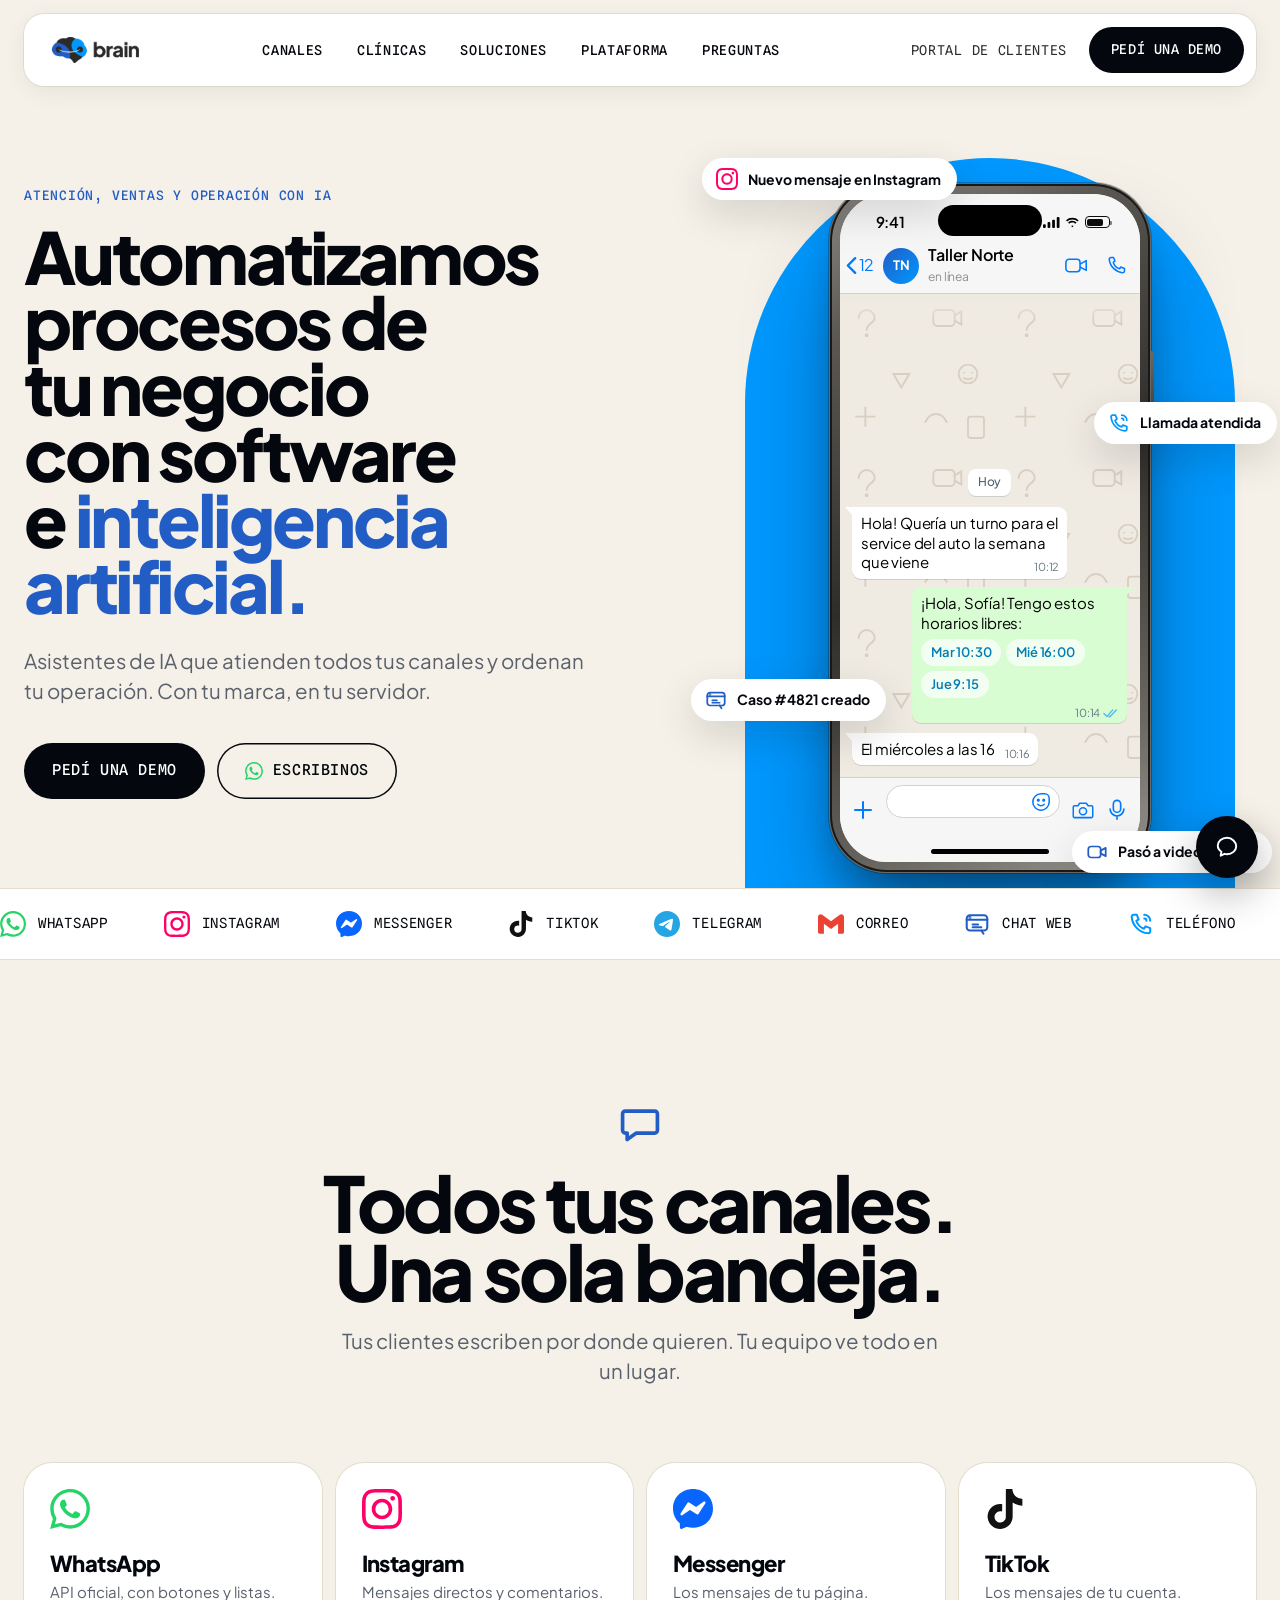
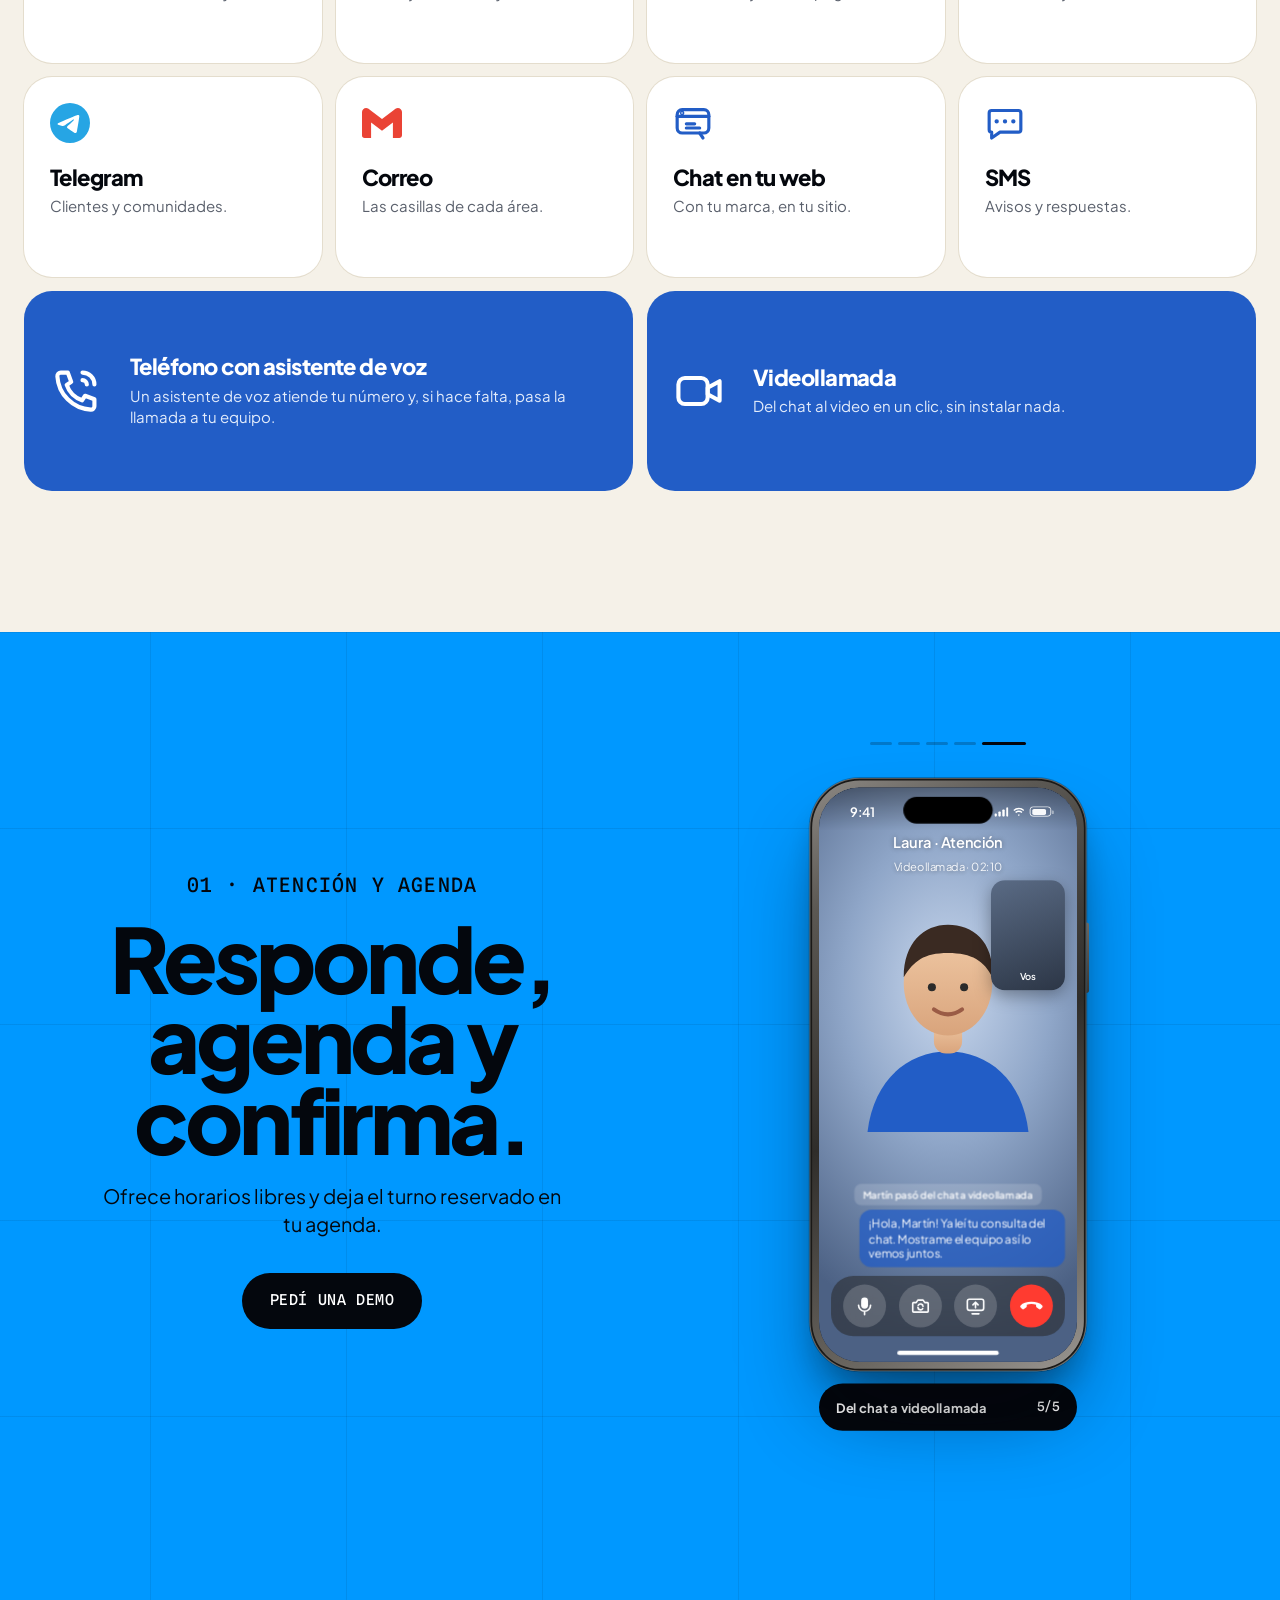
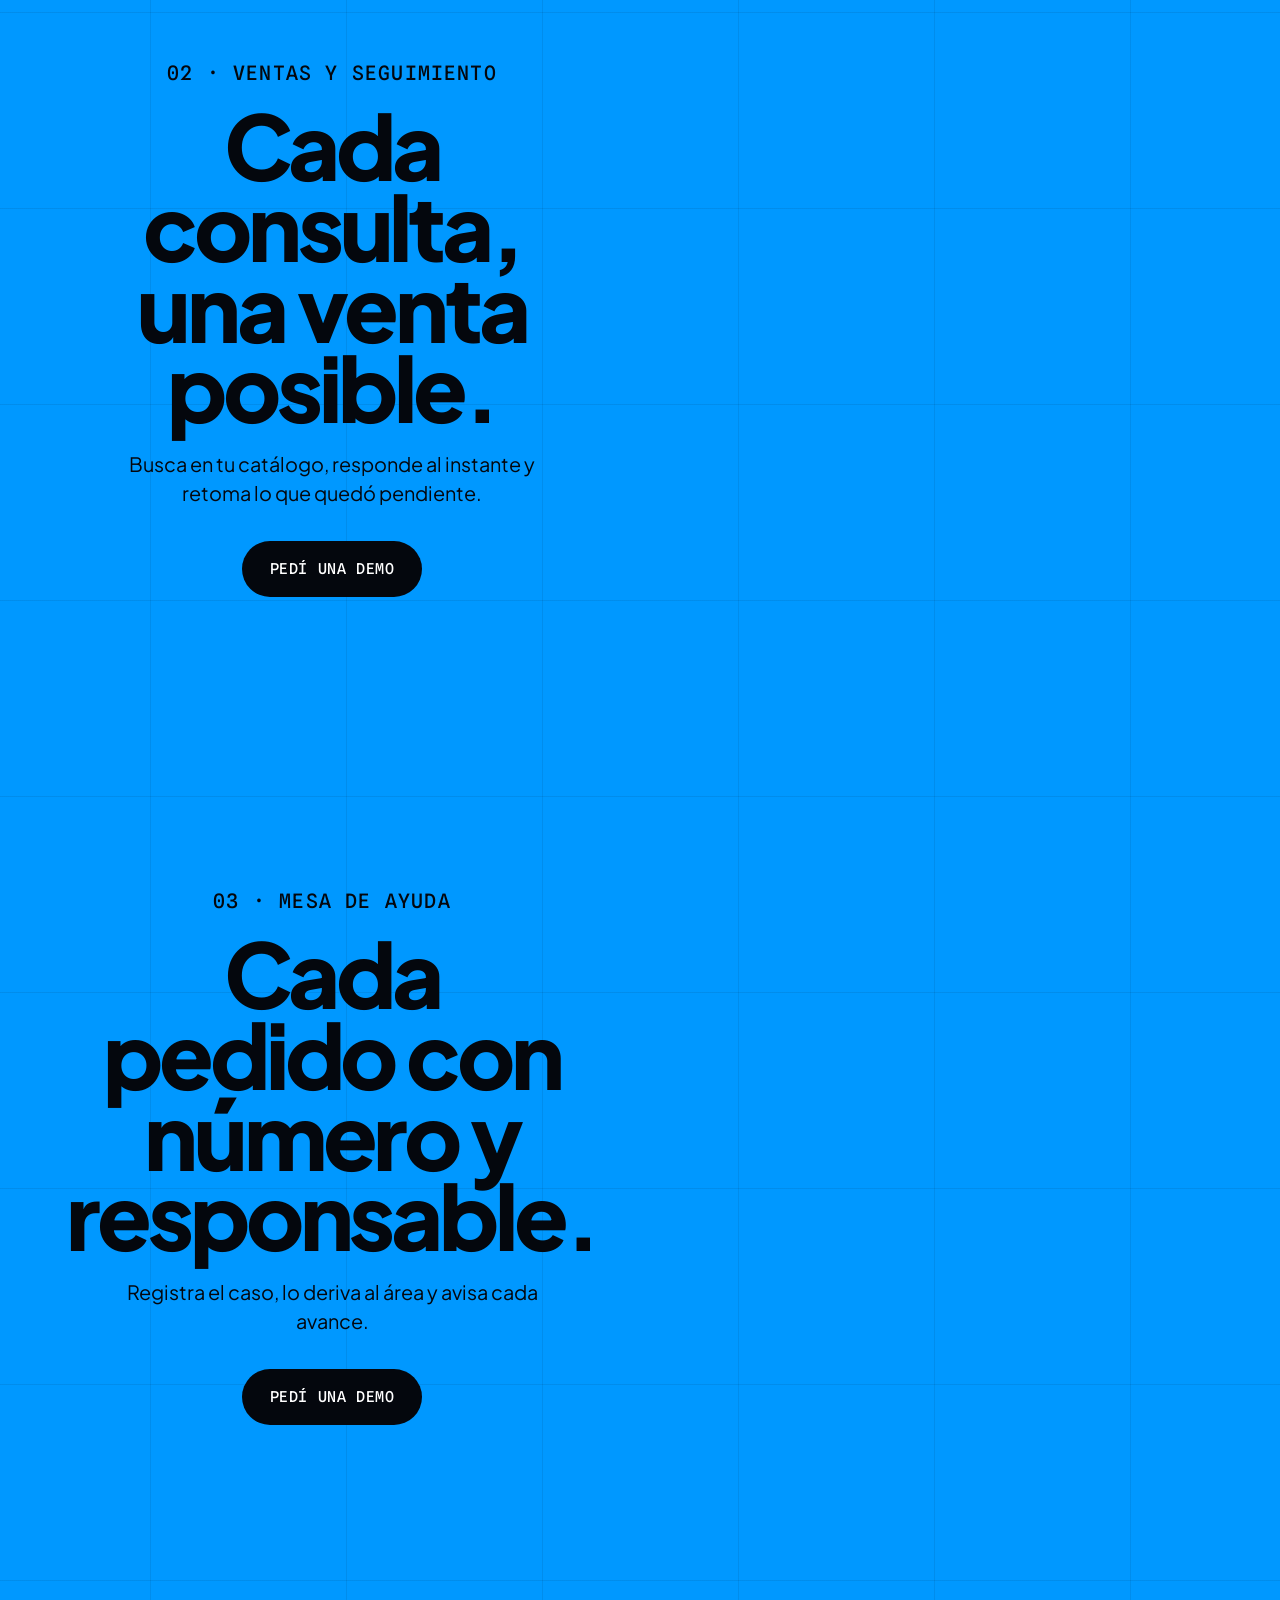
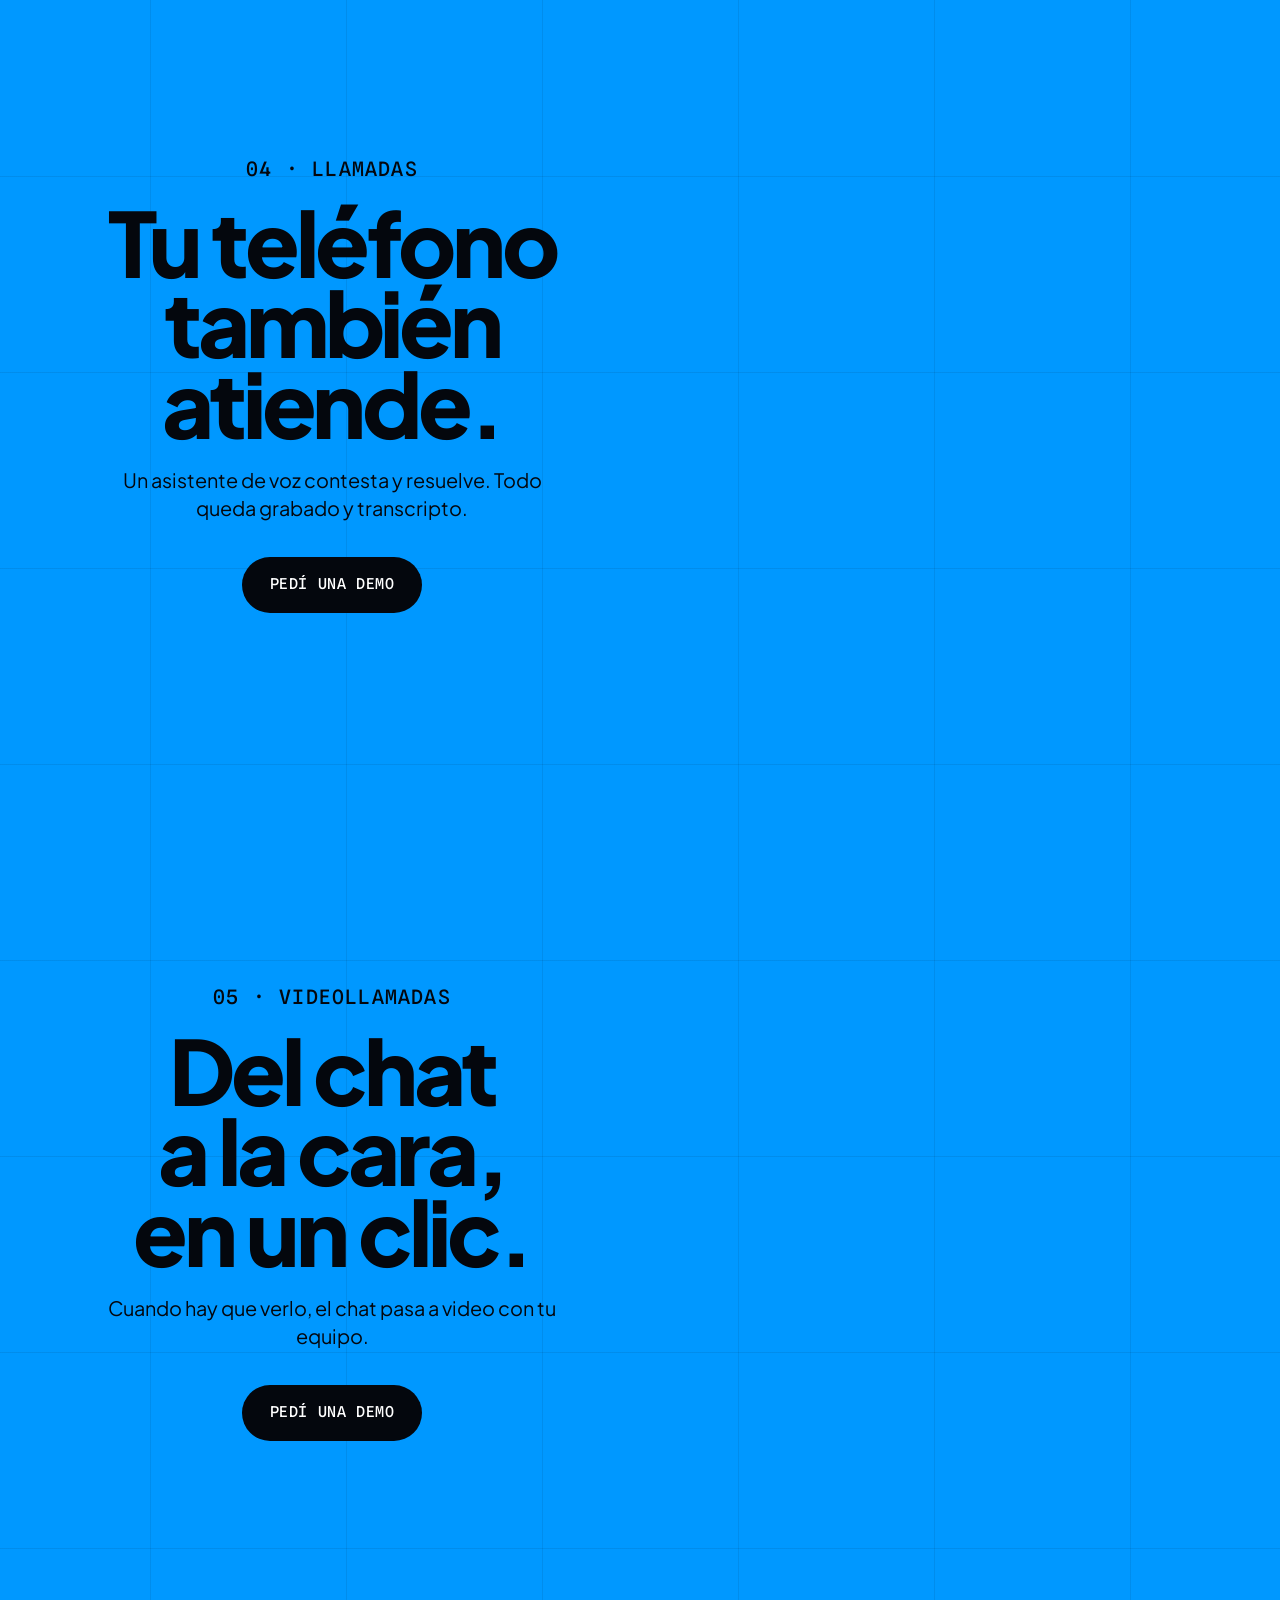
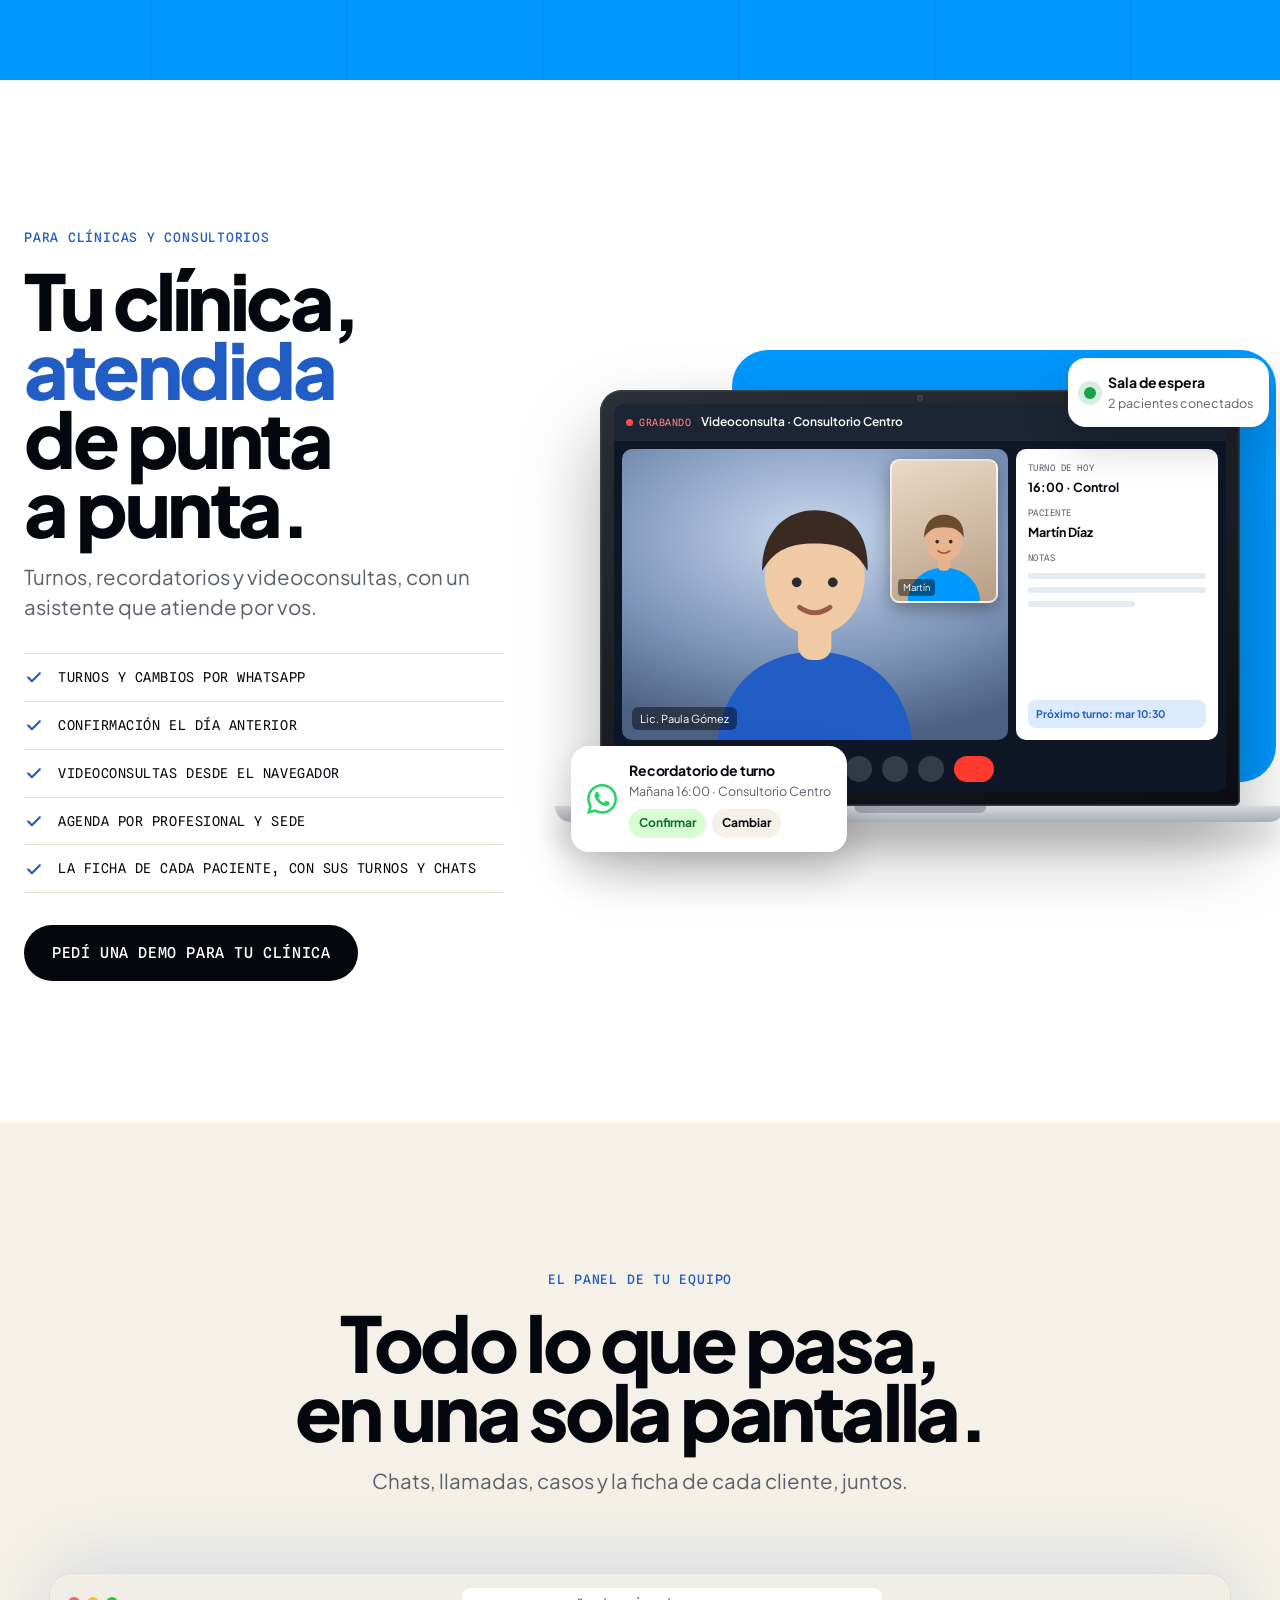
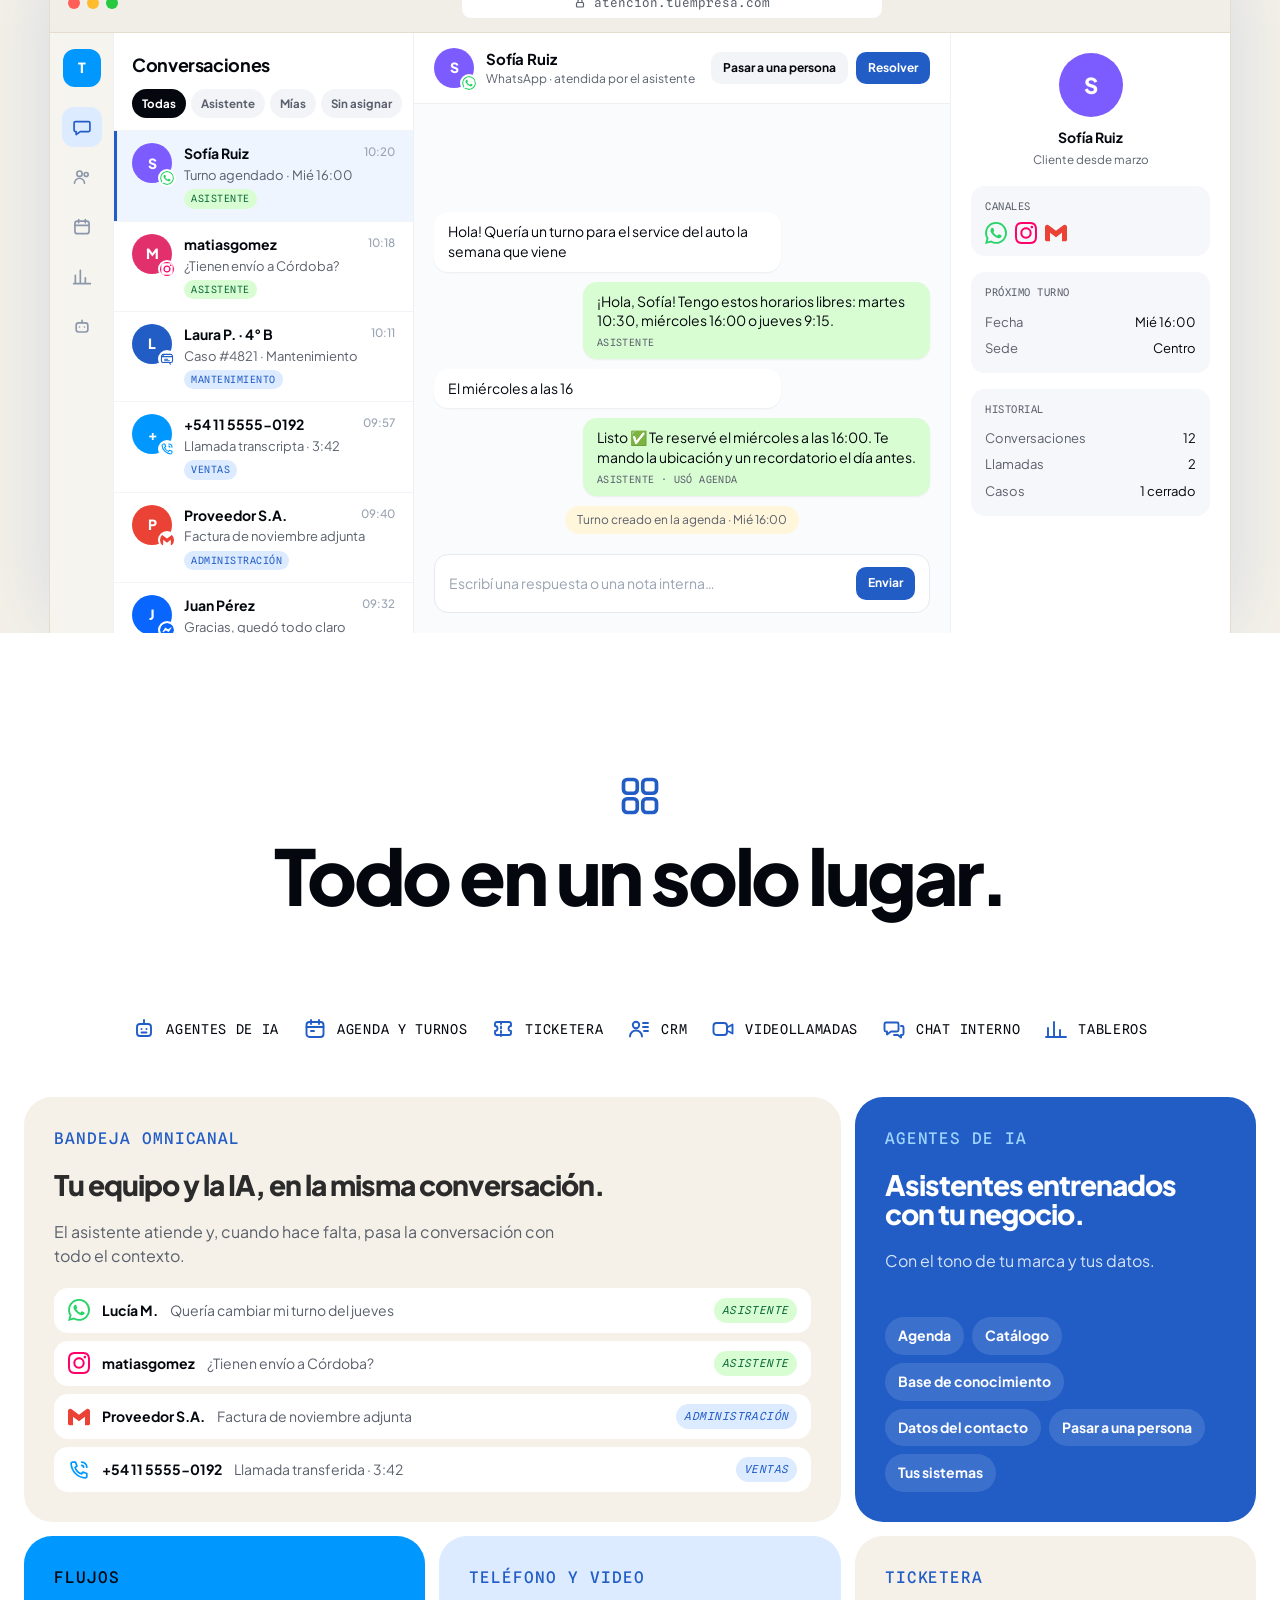
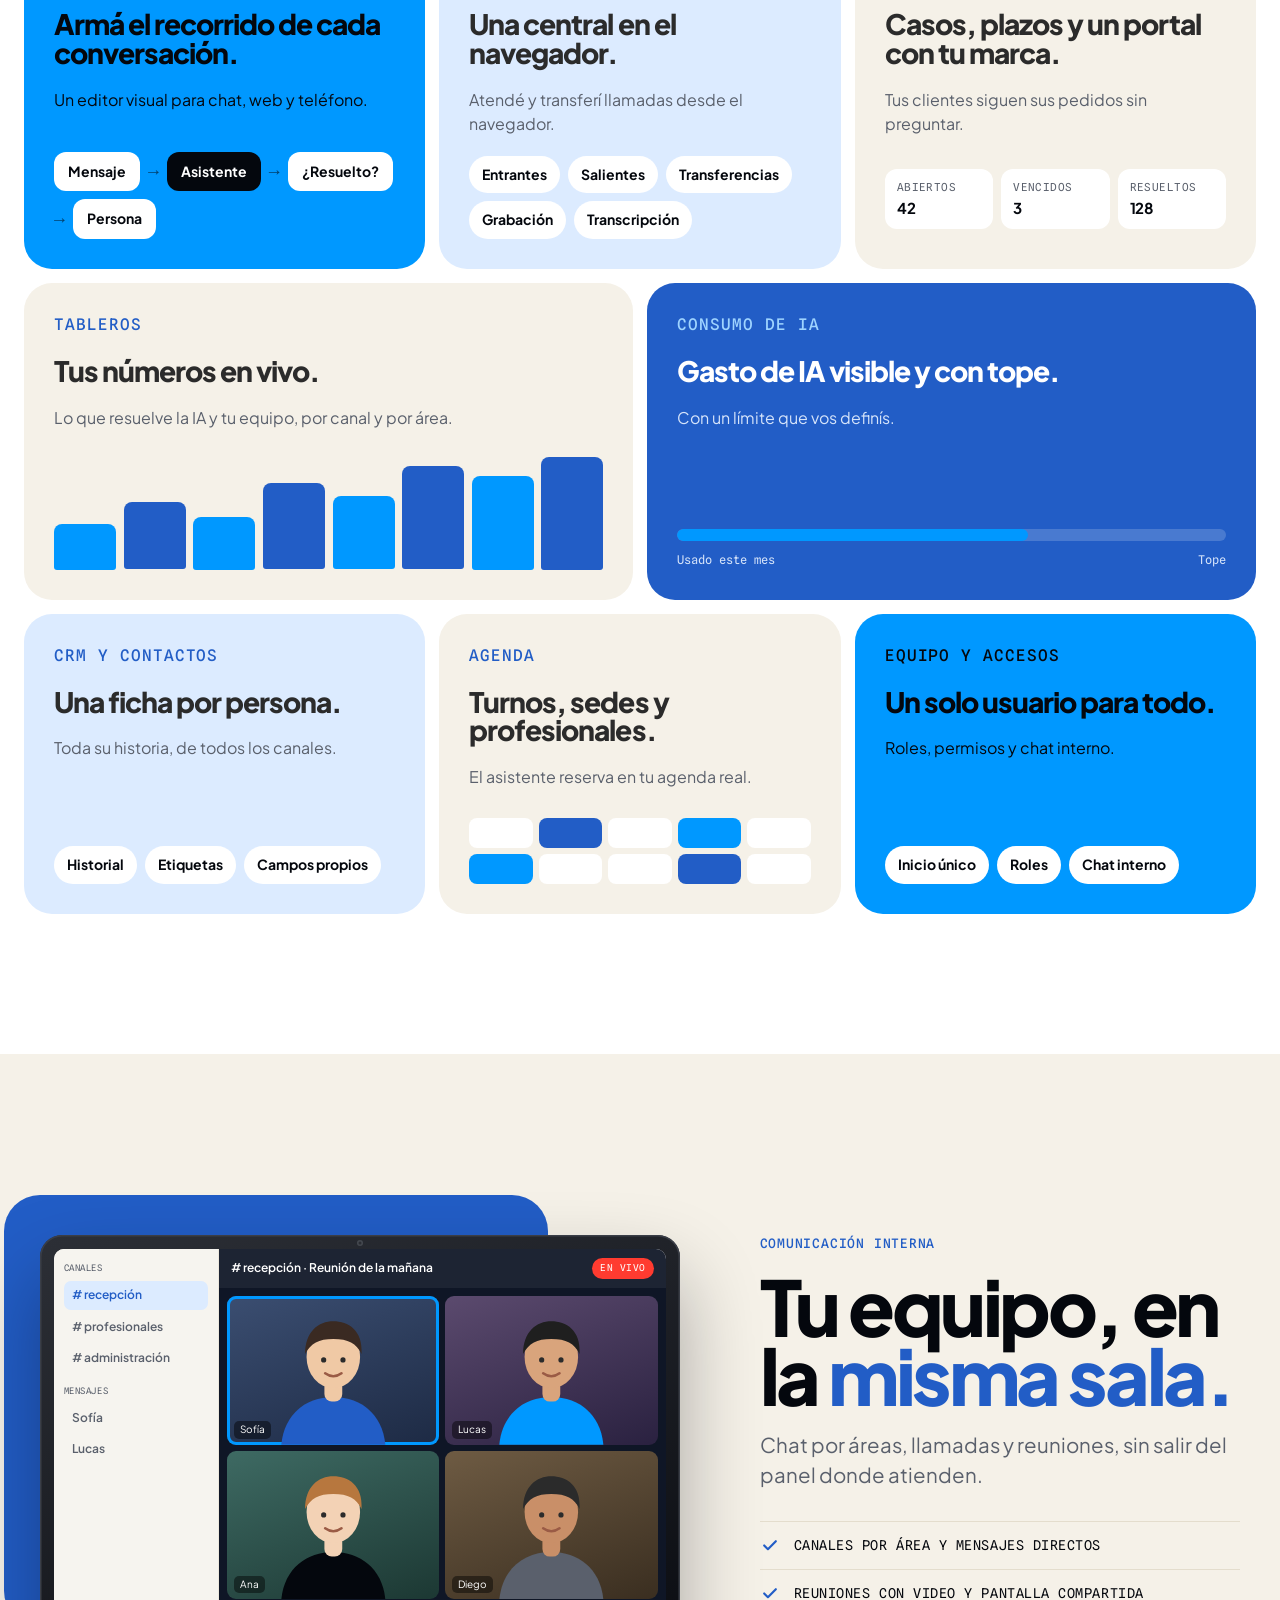
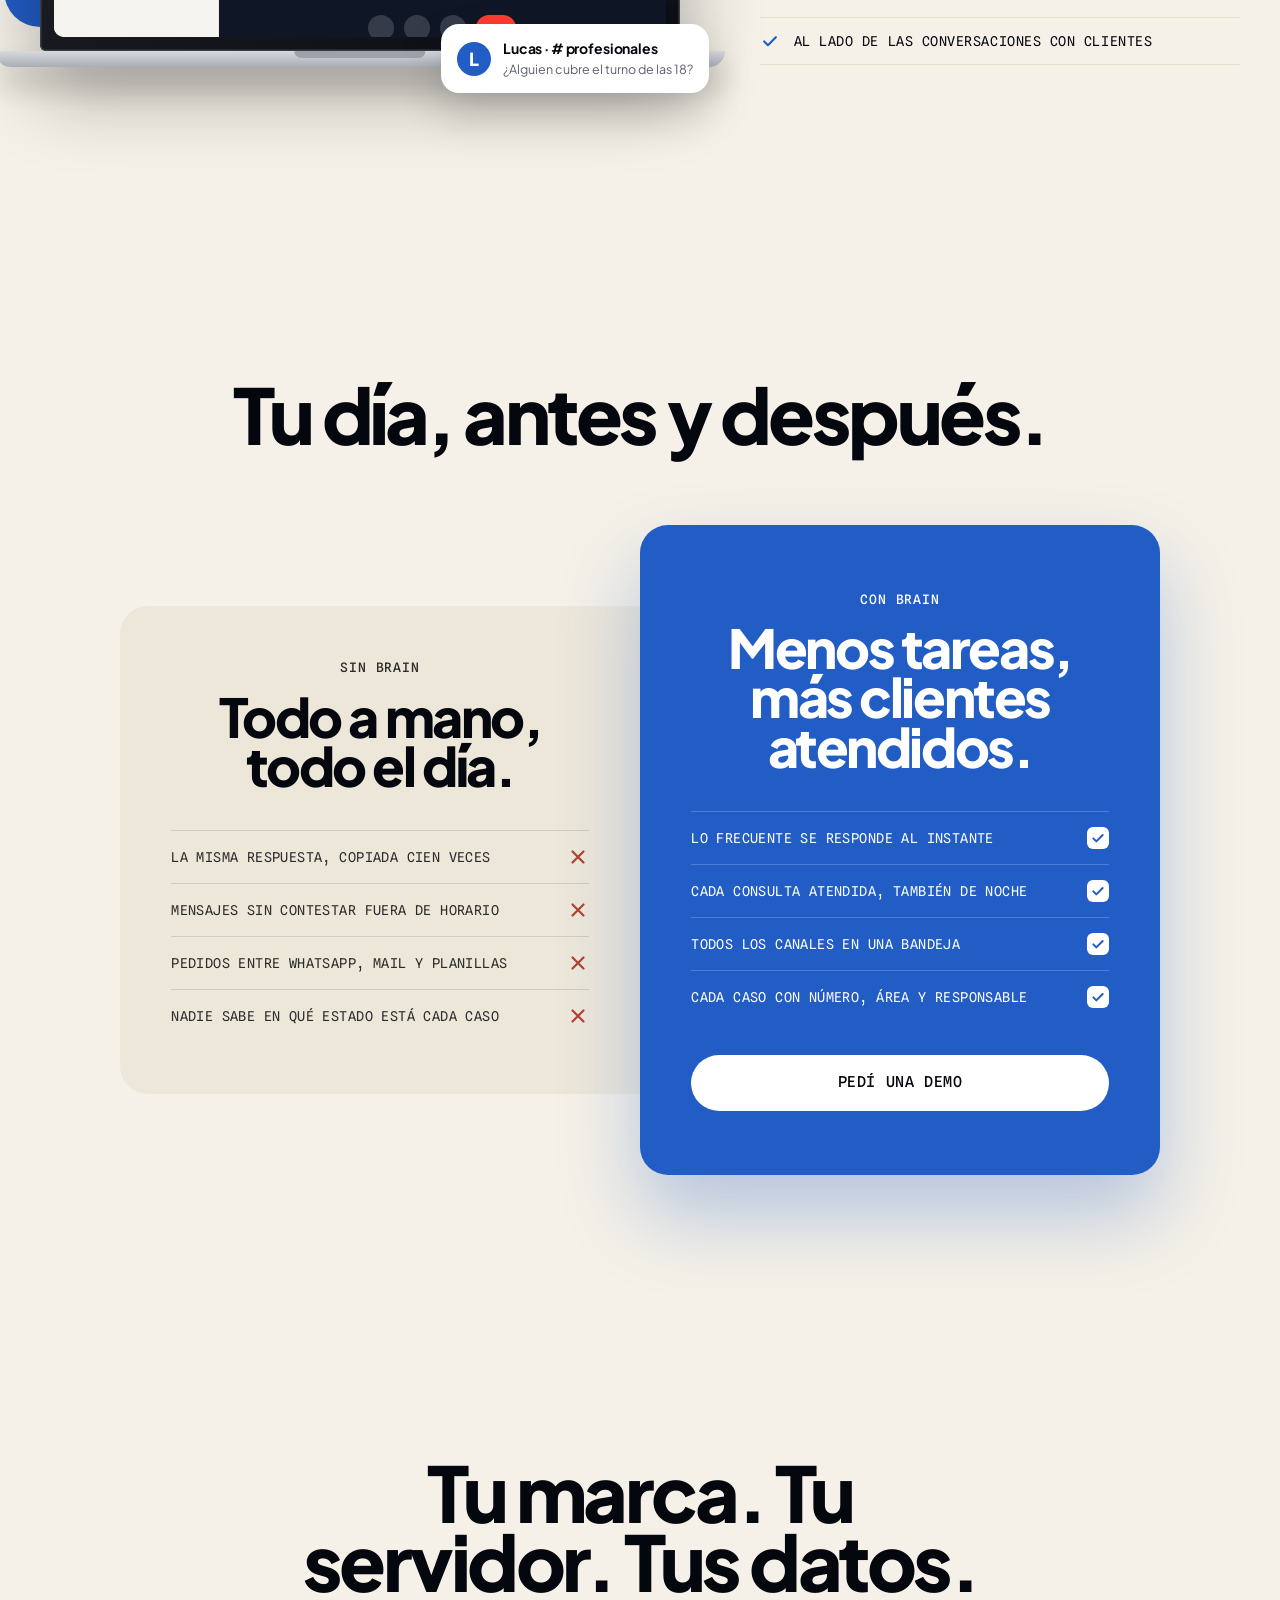
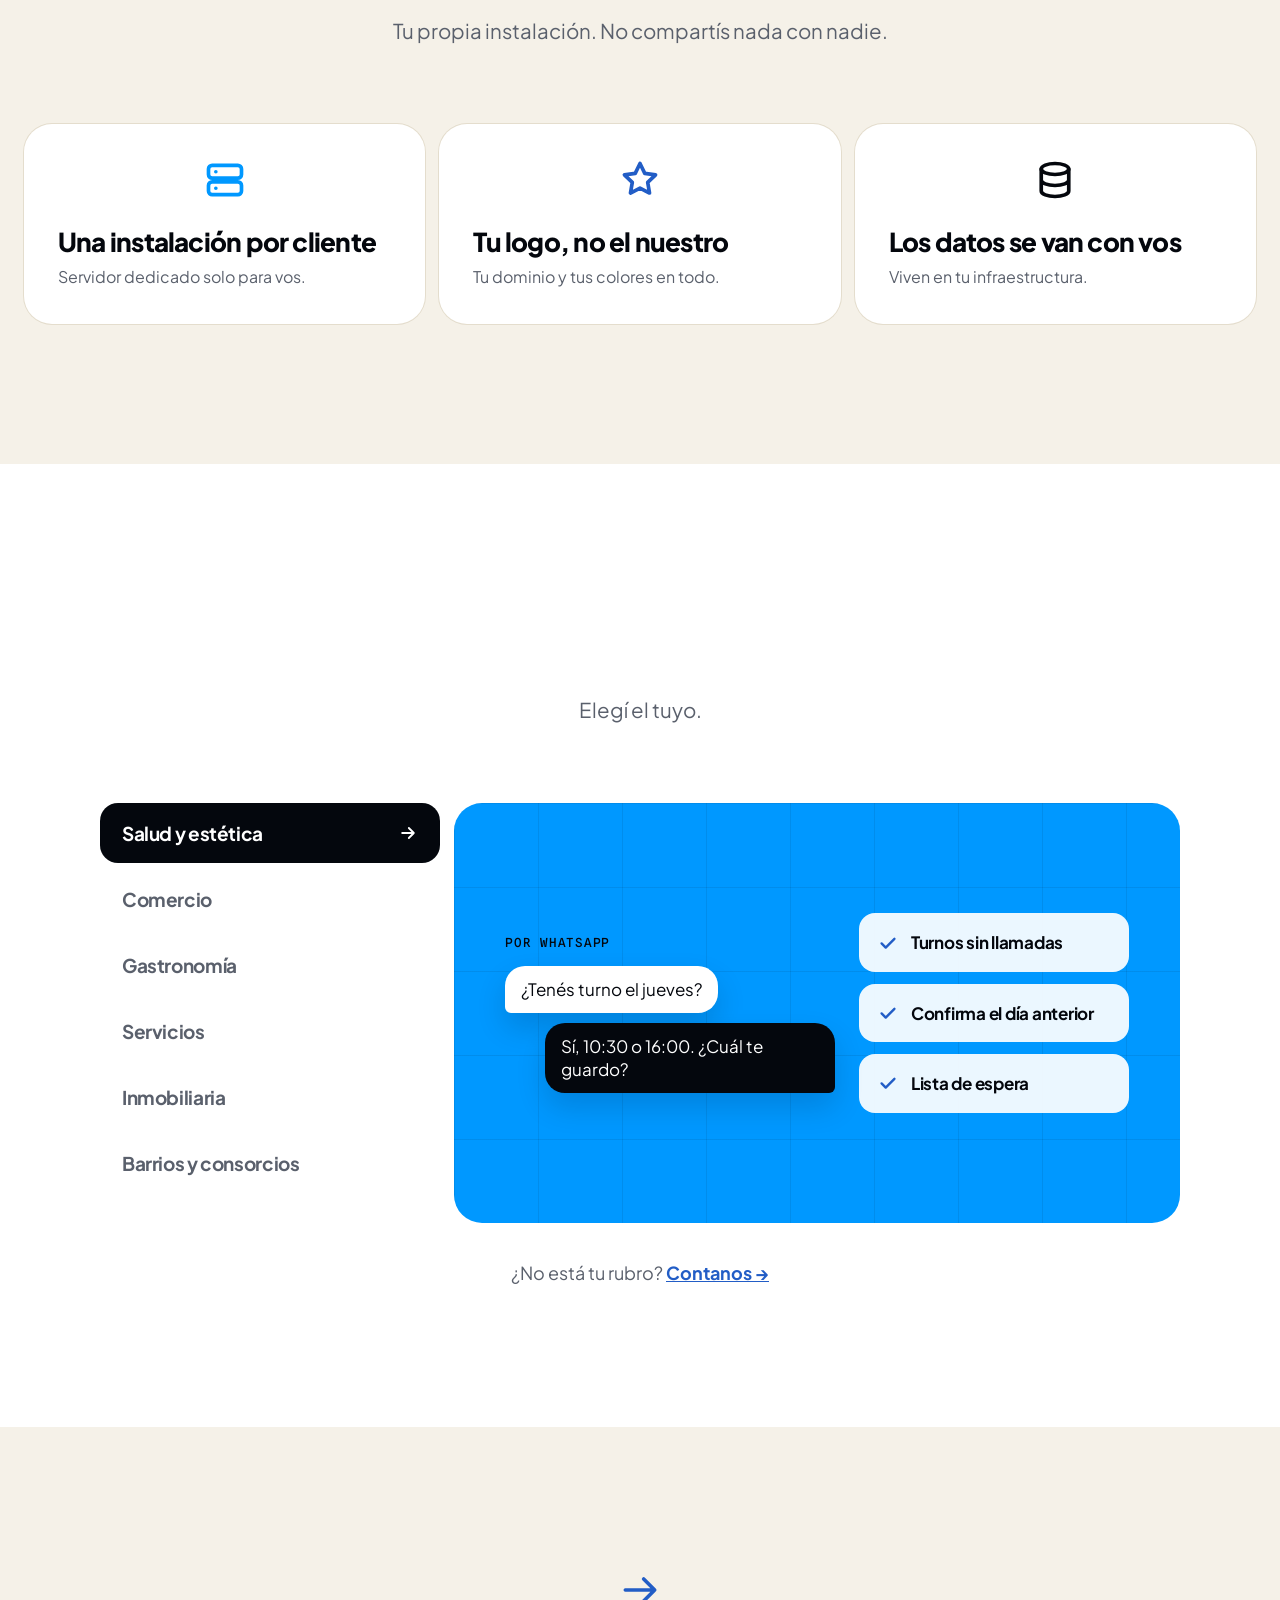
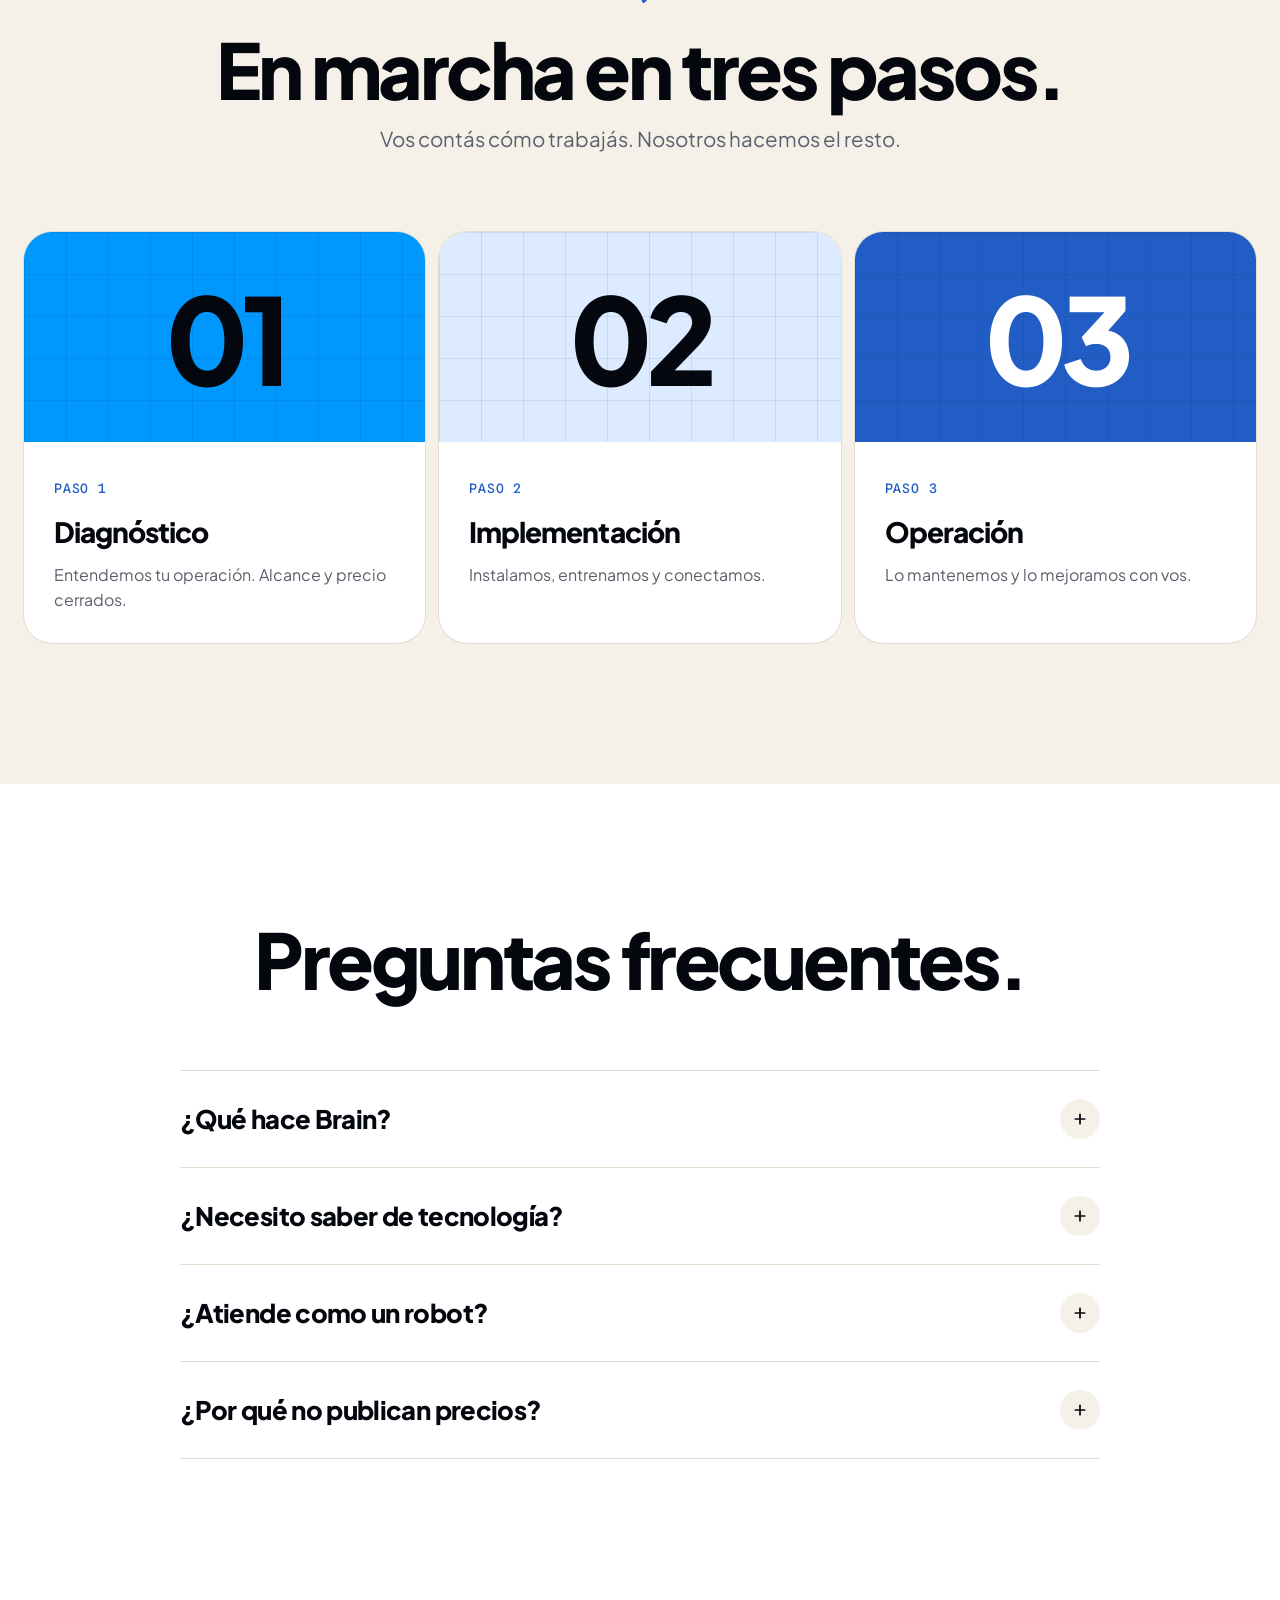
==== commit 66c86433: "feat(sitio): secciones para clínicas con videoconsulta y comunicación interna en notebook, y módulos" ====
--- a/index.html
+++ b/index.html
@@ -55,9 +55,9 @@
       </a>
       <nav class="nav-links" id="navLinks" aria-label="Secciones">
         <a href="#canales">Canales</a>
+        <a href="#clinicas">Clínicas</a>
         <a href="#soluciones">Soluciones</a>
         <a href="#plataforma">Plataforma</a>
-        <a href="#proceso">Cómo trabajamos</a>
         <a href="#preguntas">Preguntas</a>
       </nav>
       <div class="nav-cta">
@@ -222,6 +222,61 @@
       </div>
     </section>
 
+    <!-- ═══════════════ CLINICS ═══════════════ -->
+    <section class="section clinics" id="clinicas">
+      <div class="wrap clinics-grid">
+        <div class="clinics-copy">
+          <p class="eyebrow reveal">Para clínicas y consultorios</p>
+          <h2 class="h2 reveal d1">Tu clínica, <em>atendida</em> de punta a punta.</h2>
+          <p class="lead reveal d2">Turnos, recordatorios y videoconsultas, con un asistente que atiende por vos.</p>
+          <ul class="check-list reveal d2">
+            <li><svg viewBox="0 0 24 24" fill="none" stroke="currentColor" stroke-width="2.6" stroke-linecap="round" stroke-linejoin="round" aria-hidden="true"><path d="m5 12.5 4.5 4.5L19 7.5"/></svg>Turnos y cambios por WhatsApp</li>
+            <li><svg viewBox="0 0 24 24" fill="none" stroke="currentColor" stroke-width="2.6" stroke-linecap="round" stroke-linejoin="round" aria-hidden="true"><path d="m5 12.5 4.5 4.5L19 7.5"/></svg>Confirmación el día anterior</li>
+            <li><svg viewBox="0 0 24 24" fill="none" stroke="currentColor" stroke-width="2.6" stroke-linecap="round" stroke-linejoin="round" aria-hidden="true"><path d="m5 12.5 4.5 4.5L19 7.5"/></svg>Videoconsultas desde el navegador</li>
+            <li><svg viewBox="0 0 24 24" fill="none" stroke="currentColor" stroke-width="2.6" stroke-linecap="round" stroke-linejoin="round" aria-hidden="true"><path d="m5 12.5 4.5 4.5L19 7.5"/></svg>Agenda por profesional y sede</li>
+            <li><svg viewBox="0 0 24 24" fill="none" stroke="currentColor" stroke-width="2.6" stroke-linecap="round" stroke-linejoin="round" aria-hidden="true"><path d="m5 12.5 4.5 4.5L19 7.5"/></svg>La ficha de cada paciente, con sus turnos y chats</li>
+          </ul>
+          <a href="#contacto" class="btn btn-primary reveal d3">Pedí una demo para tu clínica</a>
+        </div>
+
+        <div class="device-stage reveal d1" aria-label="Ejemplo: una videoconsulta en curso">
+          <div class="laptop">
+            <div class="laptop-screen">
+              <div class="vc">
+                <div class="vc-top"><span class="rec">Grabando</span><b>Videoconsulta · Consultorio Centro</b><span class="vc-time">16:04</span></div>
+                <div class="vc-body">
+                  <div class="vc-main">
+                    <svg class="person" viewBox="0 0 200 200" aria-hidden="true"><path d="M30 200c4-42 34-64 70-64s66 22 70 64Z" fill="#225DC6"/><rect x="88" y="112" width="24" height="30" rx="10" fill="#F0C9A5"/><ellipse cx="100" cy="82" rx="36" ry="42" fill="#F0C9A5"/><path d="M62 78c0-30 18-44 38-44s40 12 38 44c-7-14-18-20-38-20s-30 6-38 20Z" fill="#3A2A22"/><circle cx="87" cy="86" r="3.5" fill="#2B2B2B"/><circle cx="113" cy="86" r="3.5" fill="#2B2B2B"/><path d="M89 104q11 8 22 0" stroke="#9A5B45" stroke-width="3.5" fill="none" stroke-linecap="round"/></svg>
+                    <span class="vc-name">Lic. Paula Gómez</span>
+                    <div class="vc-pip"><svg class="person" viewBox="0 0 200 200" aria-hidden="true"><path d="M30 200c4-42 34-64 70-64s66 22 70 64Z" fill="#0098FF"/><rect x="88" y="112" width="24" height="30" rx="10" fill="#E7B48F"/><ellipse cx="100" cy="82" rx="36" ry="42" fill="#E7B48F"/><path d="M62 78c0-30 18-44 38-44s40 12 38 44c-7-14-18-20-38-20s-30 6-38 20Z" fill="#6B4A2E"/><circle cx="87" cy="86" r="3.5" fill="#2B2B2B"/><circle cx="113" cy="86" r="3.5" fill="#2B2B2B"/><path d="M89 104q11 8 22 0" stroke="#9A5B45" stroke-width="3.5" fill="none" stroke-linecap="round"/></svg><span>Martín</span></div>
+                  </div>
+                  <aside class="vc-side">
+                    <p class="mono">Turno de hoy</p>
+                    <b>16:00 · Control</b>
+                    <p class="mono">Paciente</p>
+                    <b>Martín Díaz</b>
+                    <p class="mono">Notas</p>
+                    <i></i><i></i><i class="short"></i>
+                    <span class="vc-next">Próximo turno: mar 10:30</span>
+                  </aside>
+                </div>
+                <div class="vc-controls"><span></span><span></span><span></span><span class="end"></span></div>
+              </div>
+            </div>
+            <div class="laptop-base"><span></span></div>
+          </div>
+          <div class="float-card fc-wa">
+            <img src="assets/img/canales/whatsapp.svg" alt="">
+            <div><b>Recordatorio de turno</b><small>Mañana 16:00 · Consultorio Centro</small><span class="fc-btns"><em>Confirmar</em><em>Cambiar</em></span></div>
+          </div>
+          <div class="float-card fc-wait">
+            <span class="dot"></span>
+            <div><b>Sala de espera</b><small>2 pacientes conectados</small></div>
+          </div>
+        </div>
+      </div>
+    </section>
+
     <!-- ═══════════════ PANEL MOCKUP ═══════════════ -->
     <section class="panel-section" aria-label="El panel de tu equipo">
       <div class="wrap">
@@ -281,10 +336,19 @@
       <div class="wrap">
         <div class="section-head">
           <div class="badge-ico reveal" aria-hidden="true"><svg viewBox="0 0 24 24" fill="none" stroke="currentColor" stroke-width="2" stroke-linecap="round" stroke-linejoin="round"><rect x="3" y="3" width="7.5" height="7.5" rx="2"/><rect x="13.5" y="3" width="7.5" height="7.5" rx="2"/><rect x="3" y="13.5" width="7.5" height="7.5" rx="2"/><rect x="13.5" y="13.5" width="7.5" height="7.5" rx="2"/></svg></div>
-          <h2 class="h2 reveal d1">Todo lo que tu operación necesita, en un solo lugar.</h2>
+          <h2 class="h2 reveal d1">Todo en un solo lugar.</h2>
           <p class="lead reveal d2">Elegís los módulos. Lo conectamos con lo que ya usás.</p>
         </div>
 
+        <div class="module-strip reveal">
+          <span><svg viewBox="0 0 24 24" fill="none" stroke="currentColor" stroke-width="1.9" stroke-linecap="round" stroke-linejoin="round" aria-hidden="true"><path d="M12 3v3M8 7h8a3 3 0 0 1 3 3v6a3 3 0 0 1-3 3H8a3 3 0 0 1-3-3v-6a3 3 0 0 1 3-3Z"/><path d="M9.5 12h.01M14.5 12h.01M9.5 15.5h5"/></svg>Agentes de IA</span>
+          <span><svg viewBox="0 0 24 24" fill="none" stroke="currentColor" stroke-width="1.9" stroke-linecap="round" stroke-linejoin="round" aria-hidden="true"><rect x="3.5" y="5" width="17" height="15" rx="3"/><path d="M3.5 10h17M8 3v4M16 3v4M8 14h3"/></svg>Agenda y turnos</span>
+          <span><svg viewBox="0 0 24 24" fill="none" stroke="currentColor" stroke-width="1.9" stroke-linecap="round" stroke-linejoin="round" aria-hidden="true"><path d="M4 7a2 2 0 0 1 2-2h12a2 2 0 0 1 2 2v2a2.5 2.5 0 0 0 0 5v2a2 2 0 0 1-2 2H6a2 2 0 0 1-2-2v-2a2.5 2.5 0 0 0 0-5Z"/><path d="M10 5v14" stroke-dasharray="2 2.5"/></svg>Ticketera</span>
+          <span><svg viewBox="0 0 24 24" fill="none" stroke="currentColor" stroke-width="1.9" stroke-linecap="round" stroke-linejoin="round" aria-hidden="true"><circle cx="9" cy="8" r="3.2"/><path d="M3 19.5a6 6 0 0 1 12 0"/><path d="M16 6h5M16 10h5M17 14h4"/></svg>CRM</span>
+          <span><svg viewBox="0 0 24 24" fill="none" stroke="currentColor" stroke-width="1.9" stroke-linecap="round" stroke-linejoin="round" aria-hidden="true"><rect x="2.5" y="6" width="13.5" height="12" rx="3"/><path d="m16 10.5 5.5-3v9l-5.5-3Z"/></svg>Videollamadas</span>
+          <span><svg viewBox="0 0 24 24" fill="none" stroke="currentColor" stroke-width="1.9" stroke-linecap="round" stroke-linejoin="round" aria-hidden="true"><path d="M4 5.5h11a1.5 1.5 0 0 1 1.5 1.5v6A1.5 1.5 0 0 1 15 14.5H9l-4 3v-3H4A1.5 1.5 0 0 1 2.5 13V7A1.5 1.5 0 0 1 4 5.5Z"/><path d="M19 9h1a1.5 1.5 0 0 1 1.5 1.5v6a1.5 1.5 0 0 1-1.5 1.5h-1v2.5L16 18h-4"/></svg>Chat interno</span>
+          <span><svg viewBox="0 0 24 24" fill="none" stroke="currentColor" stroke-width="1.9" stroke-linecap="round" stroke-linejoin="round" aria-hidden="true"><path d="M4 20V11M10 20V5M16 20v-7M22 20H2"/></svg>Tableros</span>
+        </div>
         <div class="bento">
           <article class="tile span-4 reveal">
             <p class="tag">Bandeja omnicanal</p>
@@ -320,7 +384,7 @@
           </article>
 
           <article class="tile reveal d2">
-            <p class="tag">Mesa de ayuda</p>
+            <p class="tag">Ticketera</p>
             <h3>Casos, plazos y un portal con tu marca.</h3>
             <p>Tus clientes siguen sus pedidos sin preguntar.</p>
             <div class="mini">
@@ -346,7 +410,7 @@
           </article>
 
           <article class="tile sky reveal">
-            <p class="tag">Contactos</p>
+            <p class="tag">CRM y contactos</p>
             <h3>Una ficha por persona.</h3>
             <p>Toda su historia, de todos los canales.</p>
             <div class="mini chips"><span>Historial</span><span>Etiquetas</span><span>Campos propios</span></div>
@@ -365,6 +429,52 @@
             <p>Roles, permisos y chat interno.</p>
             <div class="mini chips"><span>Inicio único</span><span>Roles</span><span>Chat interno</span></div>
           </article>
+        </div>
+      </div>
+    </section>
+
+    <!-- ═══════════════ TEAM ═══════════════ -->
+    <section class="section team" id="equipo">
+      <div class="wrap clinics-grid reverse">
+        <div class="device-stage reveal" aria-label="Ejemplo: una reunión interna del equipo">
+          <div class="laptop">
+            <div class="laptop-screen">
+              <div class="meet">
+                <aside class="meet-side">
+                  <p class="mono">Canales</p>
+                  <span class="on"># recepción</span><span># profesionales</span><span># administración</span>
+                  <p class="mono">Mensajes</p>
+                  <span>Sofía</span><span>Lucas</span>
+                </aside>
+                <div class="meet-main">
+                  <div class="meet-head"><b># recepción · Reunión de la mañana</b><span class="pill-live">En vivo</span></div>
+                  <div class="meet-grid">
+                    <div class="meet-tile speaking"><svg class="person" viewBox="0 0 200 200" aria-hidden="true"><path d="M30 200c4-42 34-64 70-64s66 22 70 64Z" fill="#225DC6"/><rect x="88" y="112" width="24" height="30" rx="10" fill="#F0C9A5"/><ellipse cx="100" cy="82" rx="36" ry="42" fill="#F0C9A5"/><path d="M62 78c0-30 18-44 38-44s40 12 38 44c-7-14-18-20-38-20s-30 6-38 20Z" fill="#3A2A22"/><circle cx="87" cy="86" r="3.5" fill="#2B2B2B"/><circle cx="113" cy="86" r="3.5" fill="#2B2B2B"/><path d="M89 104q11 8 22 0" stroke="#9A5B45" stroke-width="3.5" fill="none" stroke-linecap="round"/></svg><span>Sofía</span></div>
+                    <div class="meet-tile"><svg class="person" viewBox="0 0 200 200" aria-hidden="true"><path d="M30 200c4-42 34-64 70-64s66 22 70 64Z" fill="#0098FF"/><rect x="88" y="112" width="24" height="30" rx="10" fill="#D9A47C"/><ellipse cx="100" cy="82" rx="36" ry="42" fill="#D9A47C"/><path d="M62 78c0-30 18-44 38-44s40 12 38 44c-7-14-18-20-38-20s-30 6-38 20Z" fill="#1F1F1F"/><circle cx="87" cy="86" r="3.5" fill="#2B2B2B"/><circle cx="113" cy="86" r="3.5" fill="#2B2B2B"/><path d="M89 104q11 8 22 0" stroke="#9A5B45" stroke-width="3.5" fill="none" stroke-linecap="round"/></svg><span>Lucas</span></div>
+                    <div class="meet-tile"><svg class="person" viewBox="0 0 200 200" aria-hidden="true"><path d="M30 200c4-42 34-64 70-64s66 22 70 64Z" fill="#04070D"/><rect x="88" y="112" width="24" height="30" rx="10" fill="#F3D2B5"/><ellipse cx="100" cy="82" rx="36" ry="42" fill="#F3D2B5"/><path d="M62 78c0-30 18-44 38-44s40 12 38 44c-7-14-18-20-38-20s-30 6-38 20Z" fill="#B7773E"/><circle cx="87" cy="86" r="3.5" fill="#2B2B2B"/><circle cx="113" cy="86" r="3.5" fill="#2B2B2B"/><path d="M89 104q11 8 22 0" stroke="#9A5B45" stroke-width="3.5" fill="none" stroke-linecap="round"/></svg><span>Ana</span></div>
+                    <div class="meet-tile"><svg class="person" viewBox="0 0 200 200" aria-hidden="true"><path d="M30 200c4-42 34-64 70-64s66 22 70 64Z" fill="#5A606C"/><rect x="88" y="112" width="24" height="30" rx="10" fill="#C98F68"/><ellipse cx="100" cy="82" rx="36" ry="42" fill="#C98F68"/><path d="M62 78c0-30 18-44 38-44s40 12 38 44c-7-14-18-20-38-20s-30 6-38 20Z" fill="#2B2B2B"/><circle cx="87" cy="86" r="3.5" fill="#2B2B2B"/><circle cx="113" cy="86" r="3.5" fill="#2B2B2B"/><path d="M89 104q11 8 22 0" stroke="#9A5B45" stroke-width="3.5" fill="none" stroke-linecap="round"/></svg><span>Diego</span></div>
+                  </div>
+                  <div class="vc-controls"><span></span><span></span><span></span><span class="end"></span></div>
+                </div>
+              </div>
+            </div>
+            <div class="laptop-base"><span></span></div>
+          </div>
+          <div class="float-card fc-msg">
+            <span class="av">L</span>
+            <div><b>Lucas · # profesionales</b><small>¿Alguien cubre el turno de las 18?</small></div>
+          </div>
+        </div>
+
+        <div class="clinics-copy">
+          <p class="eyebrow reveal">Comunicación interna</p>
+          <h2 class="h2 reveal d1">Tu equipo, en la <em>misma sala.</em></h2>
+          <p class="lead reveal d2">Chat por áreas, llamadas y reuniones, sin salir del panel donde atienden.</p>
+          <ul class="check-list reveal d2">
+            <li><svg viewBox="0 0 24 24" fill="none" stroke="currentColor" stroke-width="2.6" stroke-linecap="round" stroke-linejoin="round" aria-hidden="true"><path d="m5 12.5 4.5 4.5L19 7.5"/></svg>Canales por área y mensajes directos</li>
+            <li><svg viewBox="0 0 24 24" fill="none" stroke="currentColor" stroke-width="2.6" stroke-linecap="round" stroke-linejoin="round" aria-hidden="true"><path d="m5 12.5 4.5 4.5L19 7.5"/></svg>Reuniones con video y pantalla compartida</li>
+            <li><svg viewBox="0 0 24 24" fill="none" stroke="currentColor" stroke-width="2.6" stroke-linecap="round" stroke-linejoin="round" aria-hidden="true"><path d="m5 12.5 4.5 4.5L19 7.5"/></svg>Al lado de las conversaciones con clientes</li>
+          </ul>
         </div>
       </div>
     </section>
@@ -616,6 +726,8 @@
           <p class="k">Qué hacemos</p>
           <ul>
             <li><a href="#canales">Canales</a></li>
+            <li><a href="#clinicas">Clínicas</a></li>
+            <li><a href="#equipo">Comunicación interna</a></li>
             <li><a href="#soluciones">Soluciones</a></li>
             <li><a href="#plataforma">Módulos</a></li>
             <li><a href="#tareas">Por rubro</a></li>
--- a/assets/css/main.css
+++ b/assets/css/main.css
@@ -962,3 +962,110 @@
   .rubro-panel { grid-template-columns: 1fr; }
 }
 .rubro-via { font-family: var(--mono); font-size: 12.5px; font-weight: 500; letter-spacing: .06em; text-transform: uppercase; color: var(--ink-deep); margin-bottom: 4px; }
+
+/* ==========================================================================
+   Clinics + internal team: laptop scenes
+   ========================================================================== */
+.clinics { background: var(--white); }
+.team { background: var(--cream); }
+.clinics-grid { display: grid; grid-template-columns: 0.85fr 1.15fr; gap: clamp(32px, 5vw, 80px); align-items: center; }
+.clinics-grid.reverse { grid-template-columns: 1.15fr 0.85fr; }
+.clinics-copy .h2 em { font-style: normal; color: var(--royal); }
+.clinics-copy .lead { margin: 22px 0 0; max-width: 480px; }
+.clinics-copy .btn { margin-top: 32px; }
+.check-list { display: grid; margin: 30px 0 0; max-width: 480px; }
+.check-list li { display: flex; align-items: center; gap: 14px; padding: 13px 0; border-top: 1px solid var(--cream-line); font-family: var(--mono); font-size: 13.5px; letter-spacing: .04em; text-transform: uppercase; color: var(--ink-deep); }
+.check-list li:last-child { border-bottom: 1px solid var(--cream-line); }
+.check-list svg { width: 20px; height: 20px; color: var(--royal); flex: none; }
+
+.device-stage { position: relative; padding: 40px 0 30px; }
+.device-stage::before { content: ""; position: absolute; inset: 0 6% 12% 6%; border-radius: 40px; background: var(--blue); }
+.team .device-stage::before { background: var(--royal); }
+
+/* laptop */
+.laptop { position: relative; z-index: 1; width: min(640px, 100%); margin: 0 auto; }
+.laptop-screen {
+  position: relative; aspect-ratio: 16 / 10.4; padding: 14px; border-radius: 22px 22px 6px 6px;
+  background: linear-gradient(160deg, #2C2F36, #0B0D12);
+  box-shadow: inset 0 0 0 1.5px #3A3E47, 0 40px 80px rgba(4, 7, 13, 0.32);
+}
+.laptop-screen::before { content: ""; position: absolute; top: 5px; left: 50%; transform: translateX(-50%); width: 6px; height: 6px; border-radius: 50%; background: #2A2D33; box-shadow: inset 0 0 0 1.5px #44484F; }
+.laptop-base { position: relative; height: 16px; margin: 0 -7%; border-radius: 0 0 22px 22px; background: linear-gradient(#D7D9DE, #A9ADB5); box-shadow: 0 18px 30px rgba(4, 7, 13, 0.22); }
+.laptop-base span { position: absolute; left: 50%; top: 0; transform: translateX(-50%); width: 18%; height: 7px; border-radius: 0 0 10px 10px; background: #9EA2AA; }
+
+/* video consultation */
+.vc { height: 100%; border-radius: 10px; overflow: hidden; background: #0F1626; display: flex; flex-direction: column; color: #FFF; font-size: 12px; }
+.vc-top { display: flex; align-items: center; gap: 10px; padding: 9px 12px; background: rgba(255,255,255,.06); }
+.vc-top b { font-weight: 600; } .vc-time { margin-left: auto; opacity: .7; font-variant-numeric: tabular-nums; }
+.rec { display: inline-flex; align-items: center; gap: 6px; font-family: var(--mono); font-size: 10px; letter-spacing: .05em; text-transform: uppercase; color: #FF8A8A; }
+.rec::before { content: ""; width: 7px; height: 7px; border-radius: 50%; background: #FF4D4D; animation: blink 1.6s infinite; }
+.vc-body { flex: 1; min-height: 0; display: grid; grid-template-columns: 1fr 34%; gap: 8px; padding: 8px; }
+.vc-main { position: relative; border-radius: 10px; overflow: hidden; background: radial-gradient(90% 70% at 50% 30%, #C9D8EE, #7F96BA 60%, #4C6184); display: grid; place-items: end center; }
+.vc-main > .person { width: 72%; height: auto; }
+.vc-name { position: absolute; left: 10px; bottom: 10px; padding: 3px 8px; border-radius: 6px; background: rgba(0,0,0,.45); font-size: 11px; }
+.vc-pip { position: absolute; right: 10px; top: 10px; width: 28%; aspect-ratio: 3 / 4; border-radius: 9px; overflow: hidden; background: linear-gradient(160deg, #EBD9C6, #B79E85); display: grid; place-items: end center; box-shadow: 0 6px 18px rgba(0,0,0,.35); border: 2px solid rgba(255,255,255,.7); }
+.vc-pip .person { width: 110%; height: auto; }
+.vc-pip span { position: absolute; left: 6px; bottom: 5px; font-size: 9.5px; padding: 1px 5px; border-radius: 4px; background: rgba(0,0,0,.45); }
+.vc-side { border-radius: 10px; background: #FFF; color: var(--ink-deep); padding: 12px; display: flex; flex-direction: column; gap: 3px; }
+.vc-side .mono { margin-top: 6px; font-family: var(--mono); font-size: 9px; letter-spacing: .06em; text-transform: uppercase; color: var(--ink-soft); }
+.vc-side .mono:first-child { margin-top: 0; }
+.vc-side b { font-size: 12.5px; }
+.vc-side i { display: block; height: 6px; border-radius: 3px; background: #E6EAF1; margin-top: 5px; }
+.vc-side i.short { width: 60%; }
+.vc-next { margin-top: auto; font-size: 10.5px; font-weight: 700; padding: 6px 8px; border-radius: 8px; background: var(--sky); color: var(--royal); }
+.vc-controls { display: flex; justify-content: center; gap: 10px; padding: 8px 0 10px; }
+.vc-controls span { width: 26px; height: 26px; border-radius: 50%; background: rgba(255,255,255,.16); }
+.vc-controls span.end { width: 40px; border-radius: 13px; background: #FF3B30; }
+
+/* internal meeting */
+.meet { height: 100%; border-radius: 10px; overflow: hidden; background: #FFF; display: grid; grid-template-columns: 27% 1fr; font-size: 12px; color: var(--ink-deep); }
+.meet-side { background: #F6F4EF; padding: 12px 10px; display: flex; flex-direction: column; gap: 3px; border-right: 1px solid #ECE7DC; }
+.meet-side .mono { margin: 8px 0 3px; font-family: var(--mono); font-size: 9px; letter-spacing: .06em; text-transform: uppercase; color: var(--ink-soft); }
+.meet-side .mono:first-child { margin-top: 0; }
+.meet-side span { padding: 5px 8px; border-radius: 7px; font-weight: 600; color: var(--ink-soft); white-space: nowrap; overflow: hidden; text-overflow: ellipsis; }
+.meet-side span.on { background: var(--sky); color: var(--royal); }
+.meet-main { display: flex; flex-direction: column; background: #0F1626; min-width: 0; }
+.meet-head { display: flex; align-items: center; justify-content: space-between; gap: 8px; padding: 9px 12px; color: #FFF; background: rgba(255,255,255,.06); }
+.meet-head b { font-weight: 600; white-space: nowrap; overflow: hidden; text-overflow: ellipsis; }
+.pill-live { font-family: var(--mono); font-size: 9.5px; letter-spacing: .05em; text-transform: uppercase; padding: 3px 8px; border-radius: 999px; background: #FF3B30; color: #FFF; }
+.meet-grid { flex: 1; min-height: 0; display: grid; grid-template-columns: 1fr 1fr; grid-template-rows: 1fr 1fr; gap: 6px; padding: 8px; }
+.meet-tile { position: relative; border-radius: 9px; overflow: hidden; display: grid; place-items: end center; background: linear-gradient(160deg, #3B4E71, #1D2A44); }
+.meet-tile:nth-child(2) { background: linear-gradient(160deg, #5B4A6E, #2A2140); }
+.meet-tile:nth-child(3) { background: linear-gradient(160deg, #3E6A63, #1C3833); }
+.meet-tile:nth-child(4) { background: linear-gradient(160deg, #6E5B43, #3A2E20); }
+.meet-tile .person { width: 70%; height: auto; }
+.meet-tile span { position: absolute; left: 7px; bottom: 6px; font-size: 10px; color: #FFF; padding: 1px 6px; border-radius: 5px; background: rgba(0,0,0,.45); }
+.meet-tile.speaking { box-shadow: inset 0 0 0 3px var(--blue); }
+
+/* floating cards around the laptop (icons without background) */
+.float-card { position: absolute; z-index: 2; display: flex; align-items: center; gap: 12px; padding: 14px 16px; border-radius: 18px; background: #FFF; box-shadow: 0 20px 44px rgba(4,7,13,.18); animation: bob 6s var(--ease) infinite; max-width: 300px; }
+.float-card img { width: 30px; height: 30px; flex: none; }
+.float-card b { display: block; font-size: 14px; letter-spacing: -0.01em; color: var(--ink-deep); }
+.float-card small { display: block; font-size: 12.5px; color: var(--ink-soft); }
+.fc-btns { display: flex; gap: 6px; margin-top: 8px; }
+.fc-btns em { font-style: normal; font-size: 12px; font-weight: 700; padding: 5px 10px; border-radius: 999px; background: var(--mint); color: #0B6B3A; }
+.fc-btns em + em { background: var(--cream); color: var(--ink-deep); }
+.fc-wa { left: -2%; bottom: 0; }
+.fc-wait { right: -2%; top: 8px; animation-delay: -2.5s; }
+.fc-wait .dot { width: 12px; height: 12px; border-radius: 50%; background: #16A34A; box-shadow: 0 0 0 6px rgba(22,163,74,.18); flex: none; }
+.fc-msg { right: -2%; bottom: 4px; animation-delay: -1.5s; }
+.fc-msg .av { width: 34px; height: 34px; border-radius: 50%; display: grid; place-items: center; background: var(--royal); color: #FFF; font-weight: 800; flex: none; }
+
+/* module strip: everything in one place */
+.module-strip { display: flex; flex-wrap: wrap; justify-content: center; gap: 12px 24px; margin: -20px auto 56px; max-width: 1180px; }
+.module-strip span { display: inline-flex; align-items: center; gap: 10px; font-family: var(--mono); font-size: 13.5px; letter-spacing: .05em; text-transform: uppercase; color: var(--ink-deep); }
+.module-strip svg { width: 24px; height: 24px; color: var(--royal); }
+
+@media (max-width: 1000px) {
+  .clinics-grid, .clinics-grid.reverse { grid-template-columns: 1fr; }
+  .team .clinics-copy { order: -1; }
+  .fc-wa { left: 0; } .fc-wait, .fc-msg { right: 0; }
+}
+@media (max-width: 620px) {
+  .vc-body { grid-template-columns: 1fr; } .vc-side { display: none; }
+  .meet { grid-template-columns: 1fr; } .meet-side { display: none; }
+  .float-card { position: relative; left: auto; right: auto; top: auto; bottom: auto; margin: 14px auto 0; }
+}
+.device-stage::before { inset: 0 -3% 14% 22%; border-radius: 36px; }
+.clinics-grid.reverse .device-stage::before { inset: 0 22% 14% -3%; }
+@media (max-width: 1000px) { .device-stage::before, .clinics-grid.reverse .device-stage::before { inset: 0 4% 14% 4%; } }
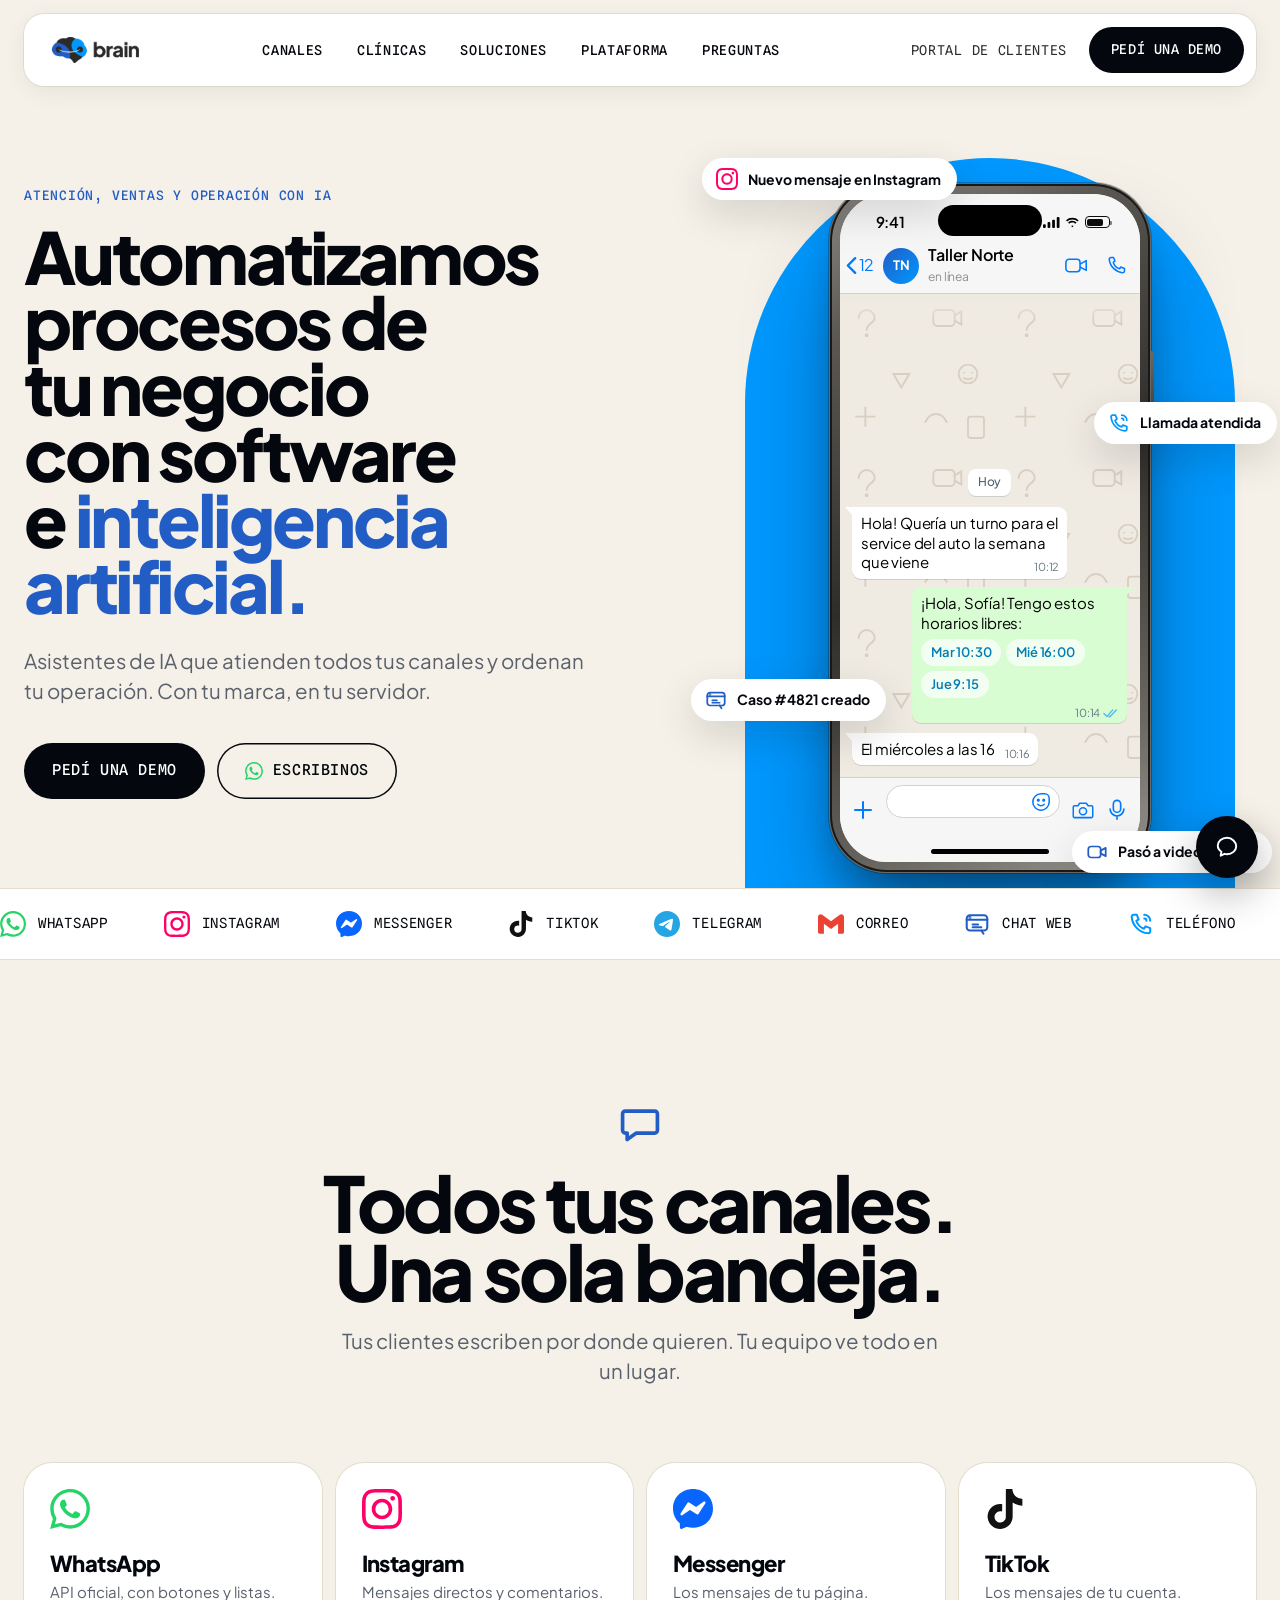
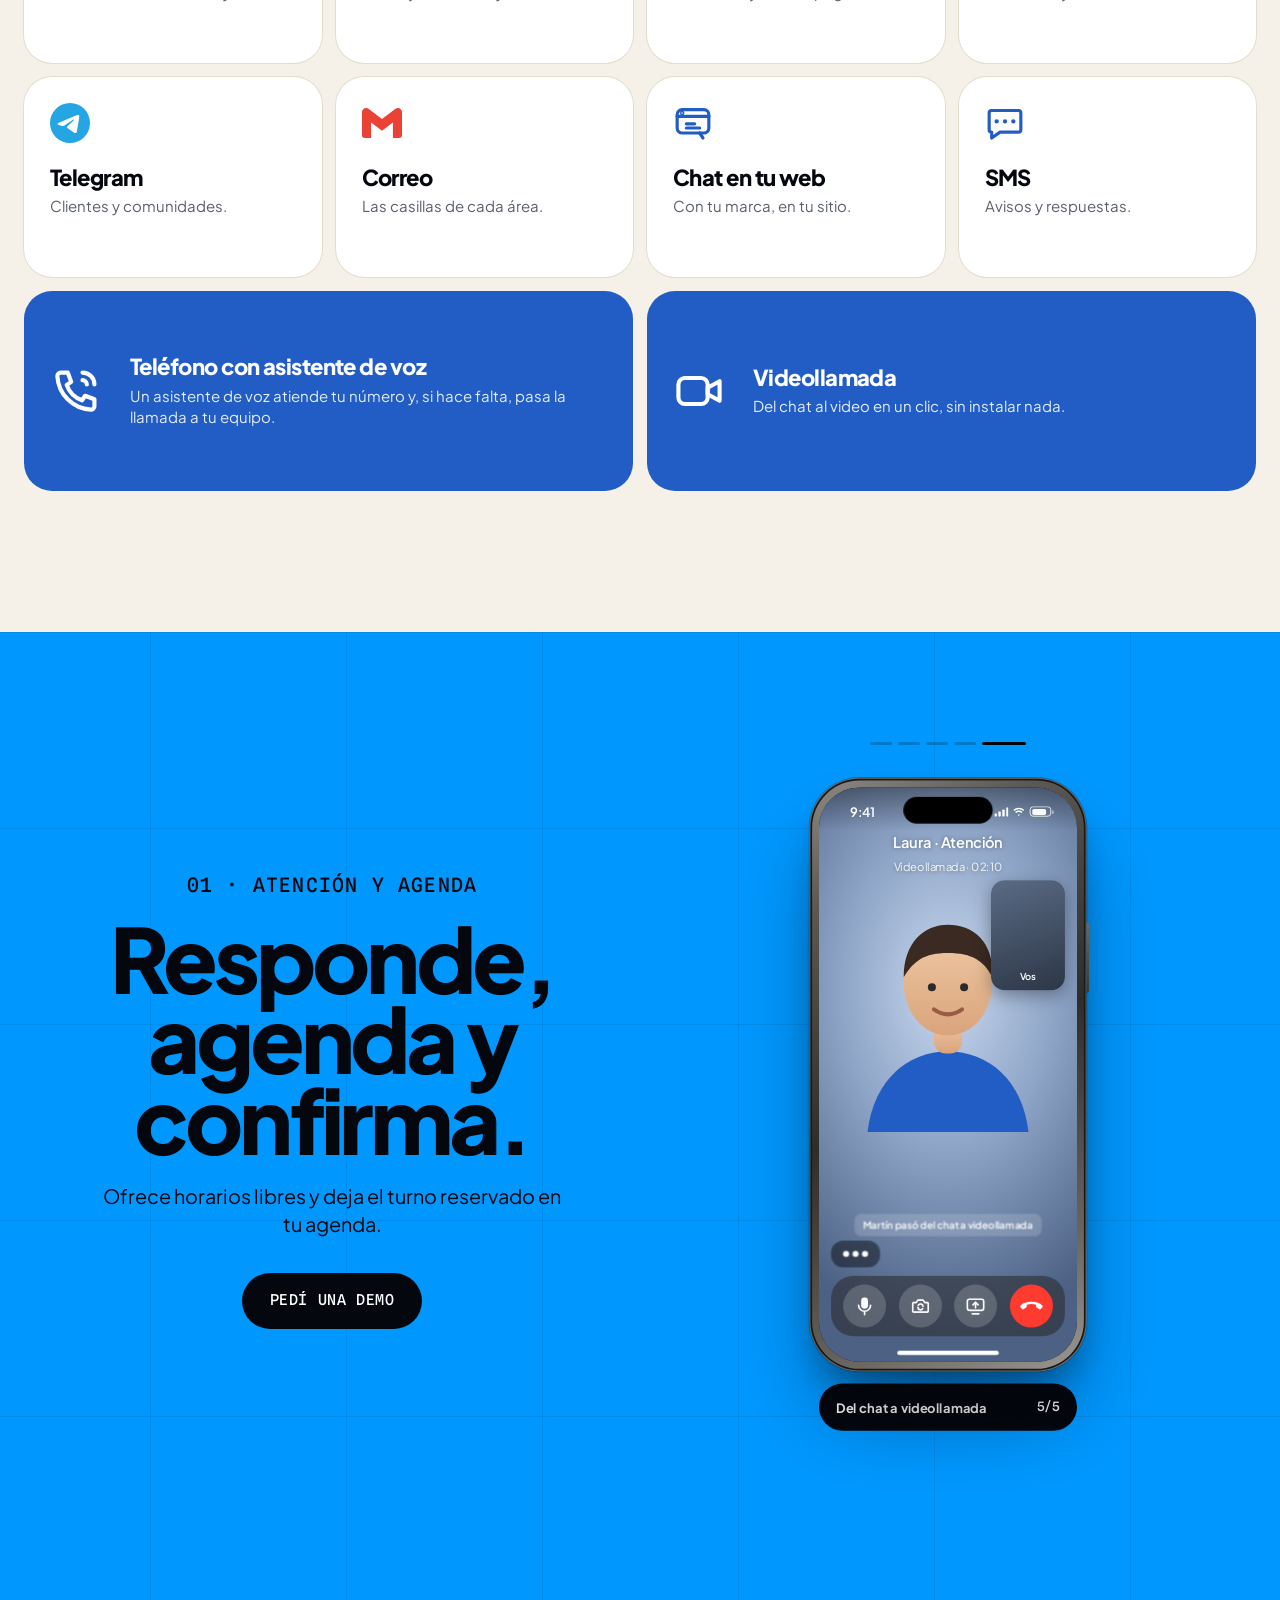
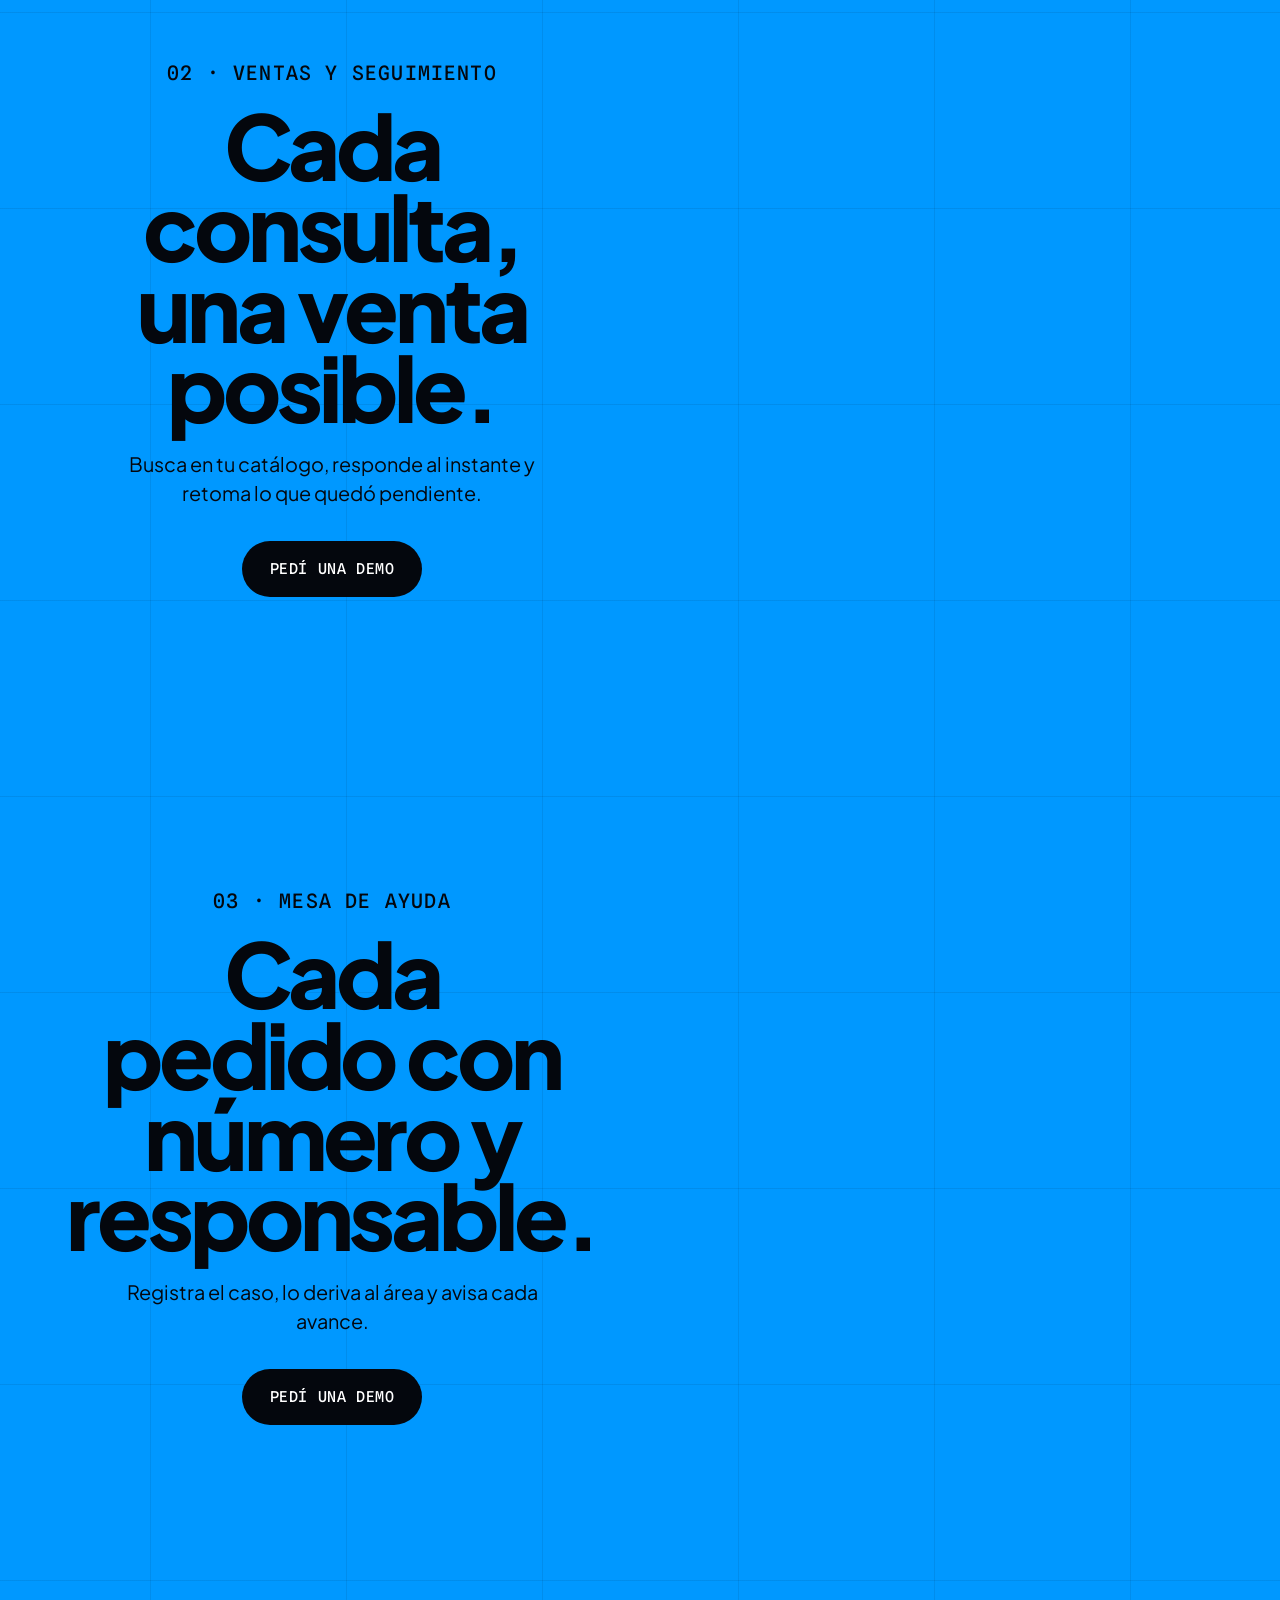
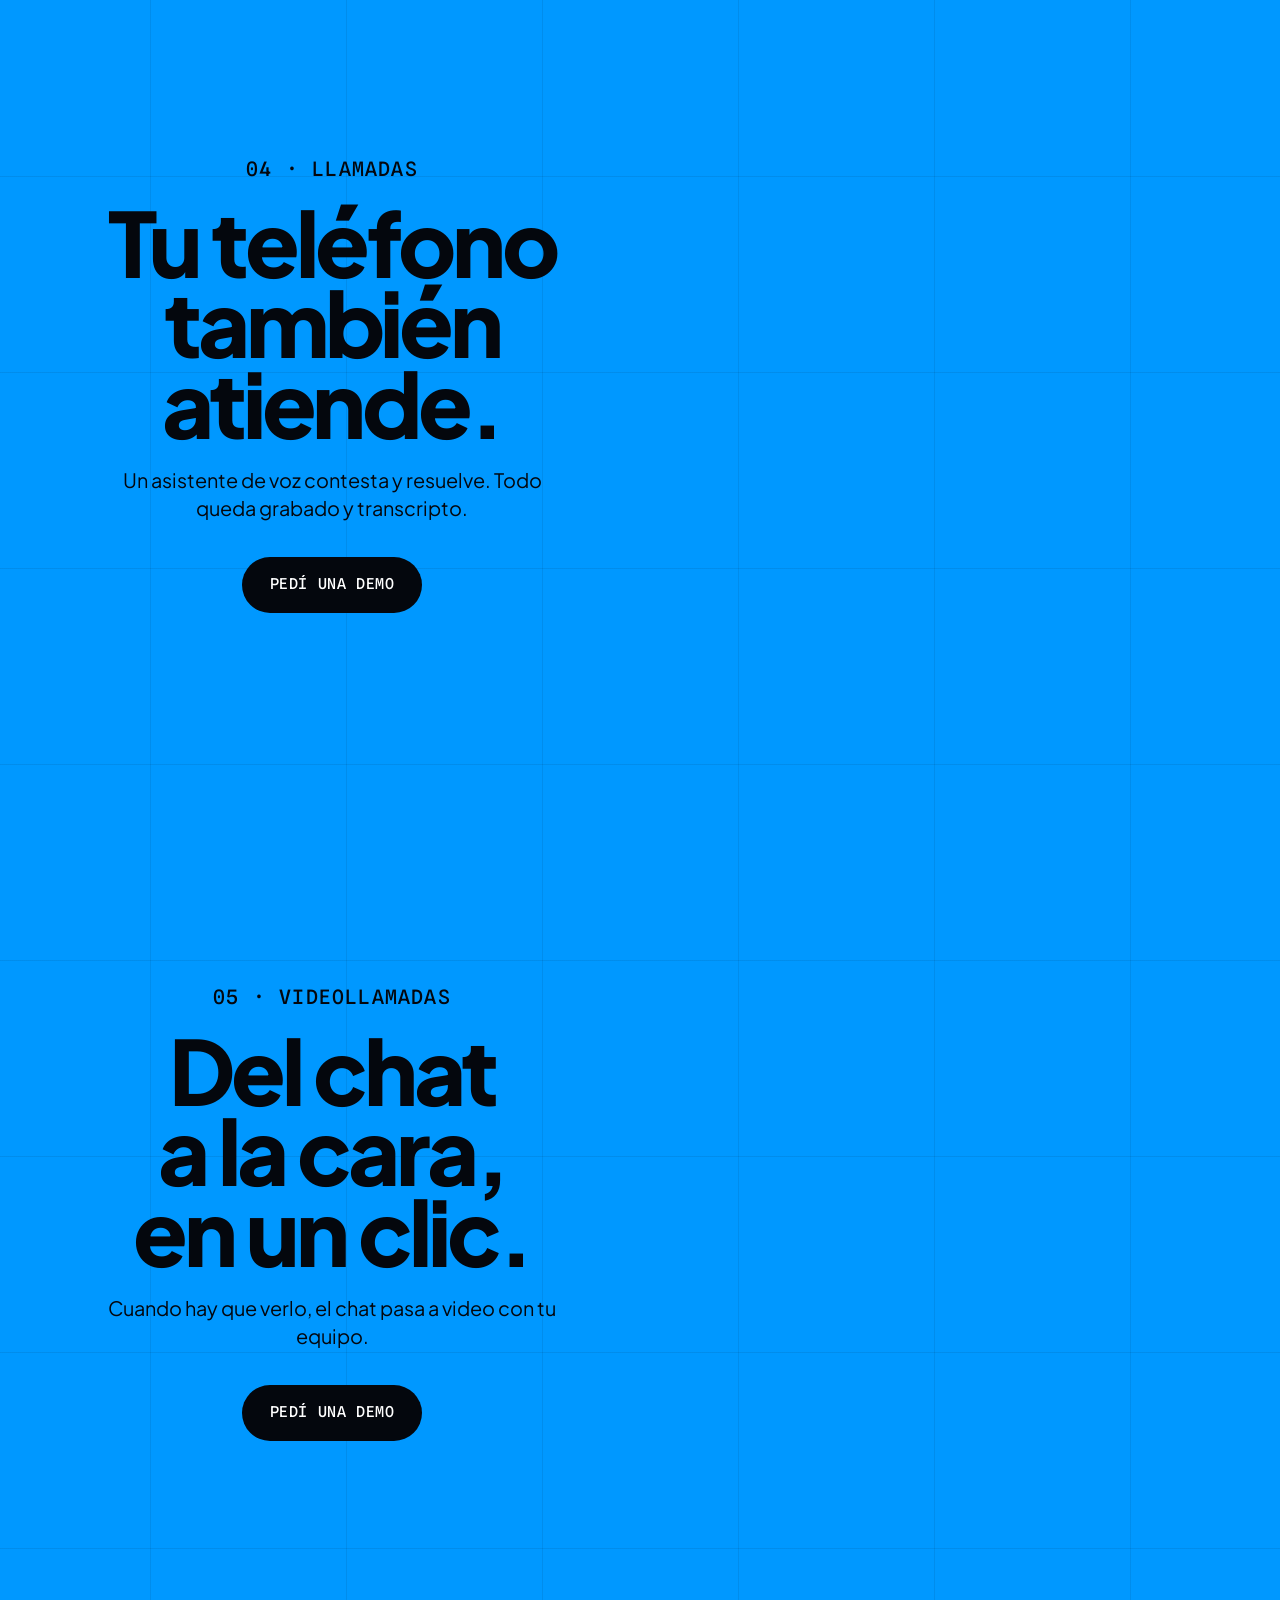
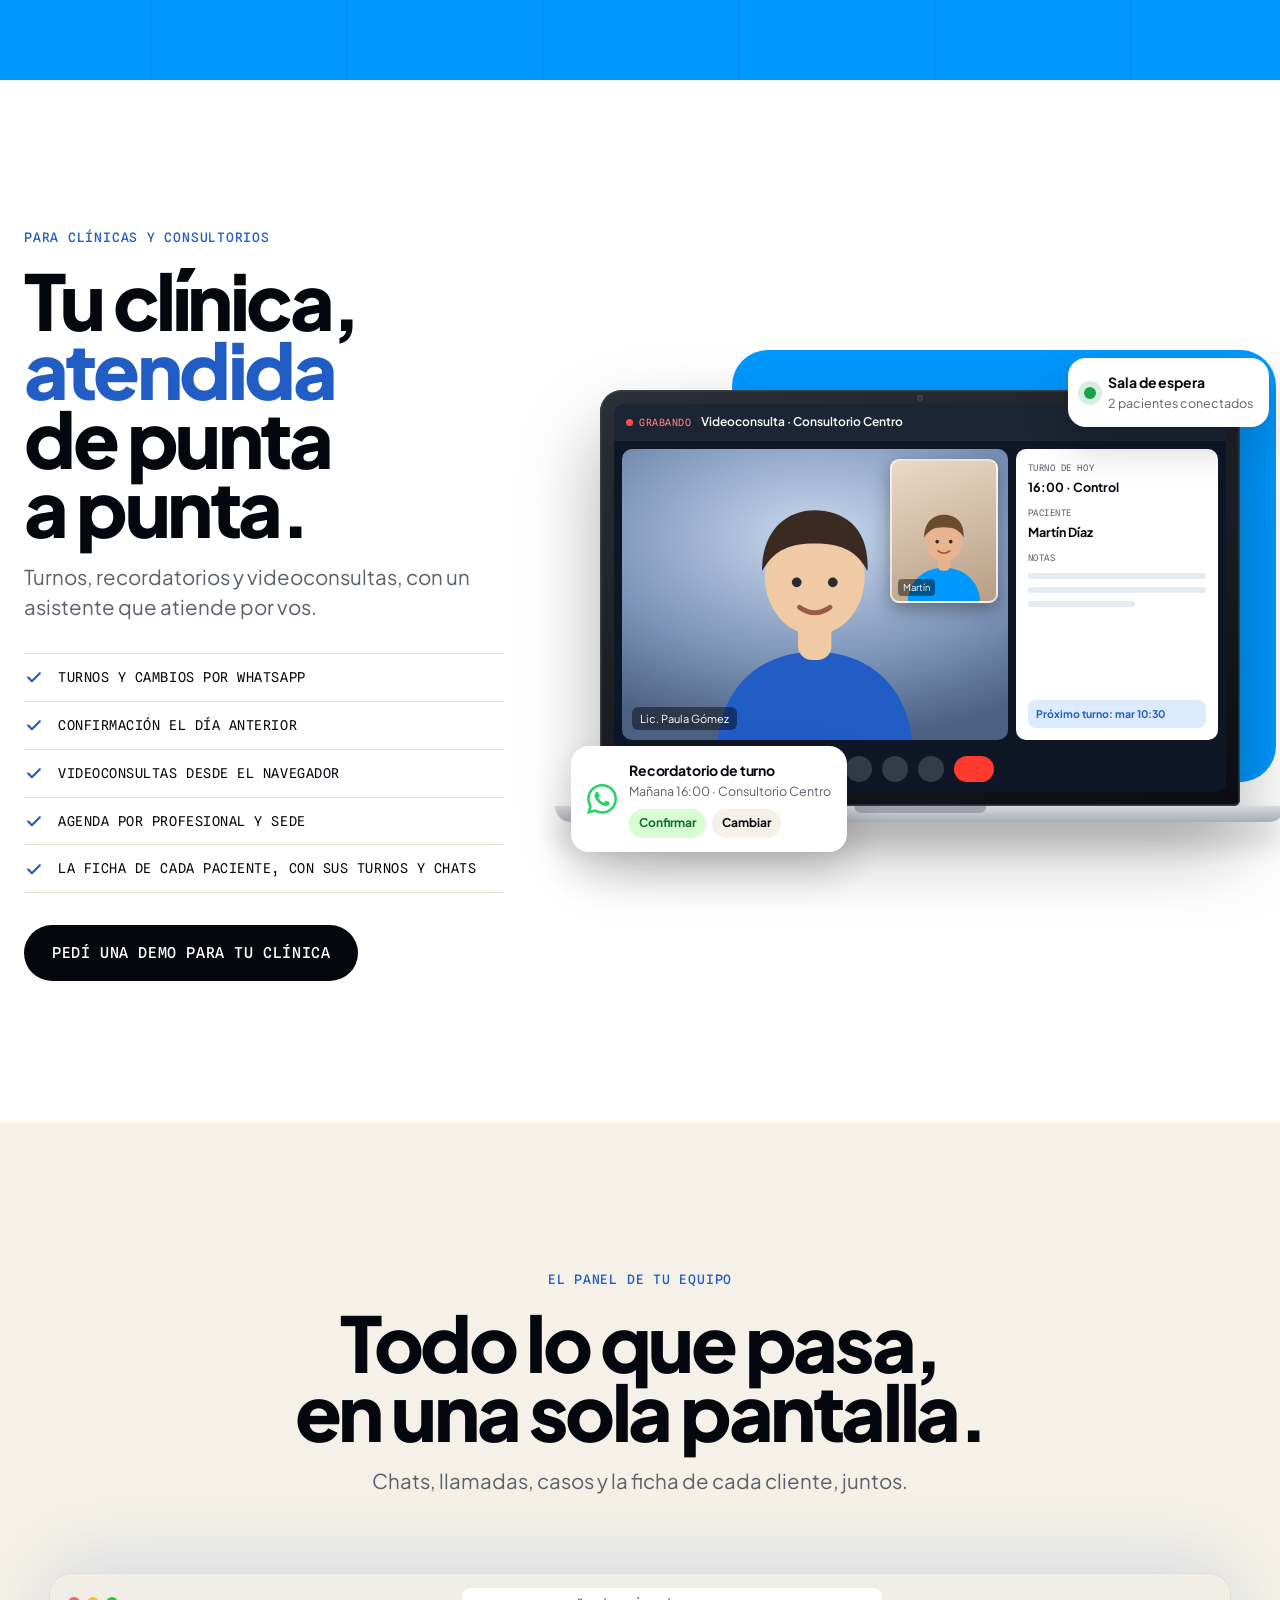
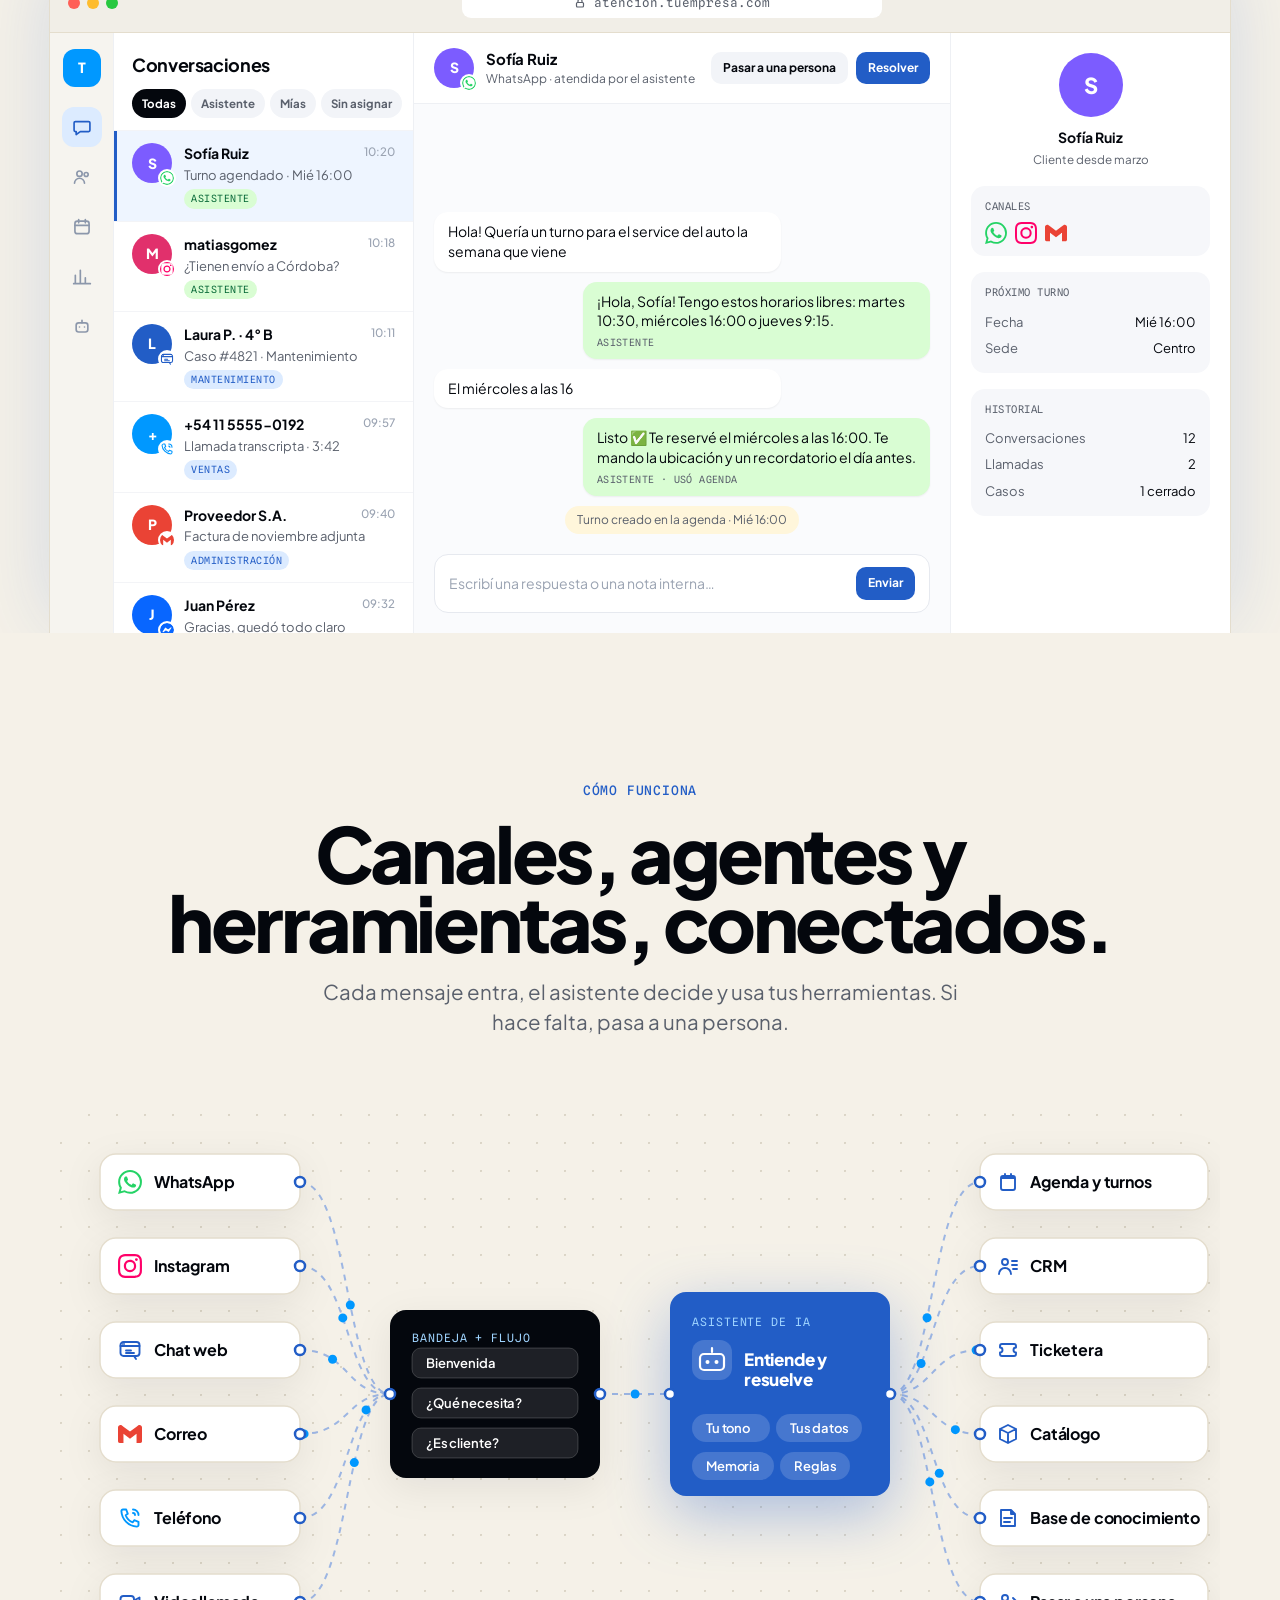
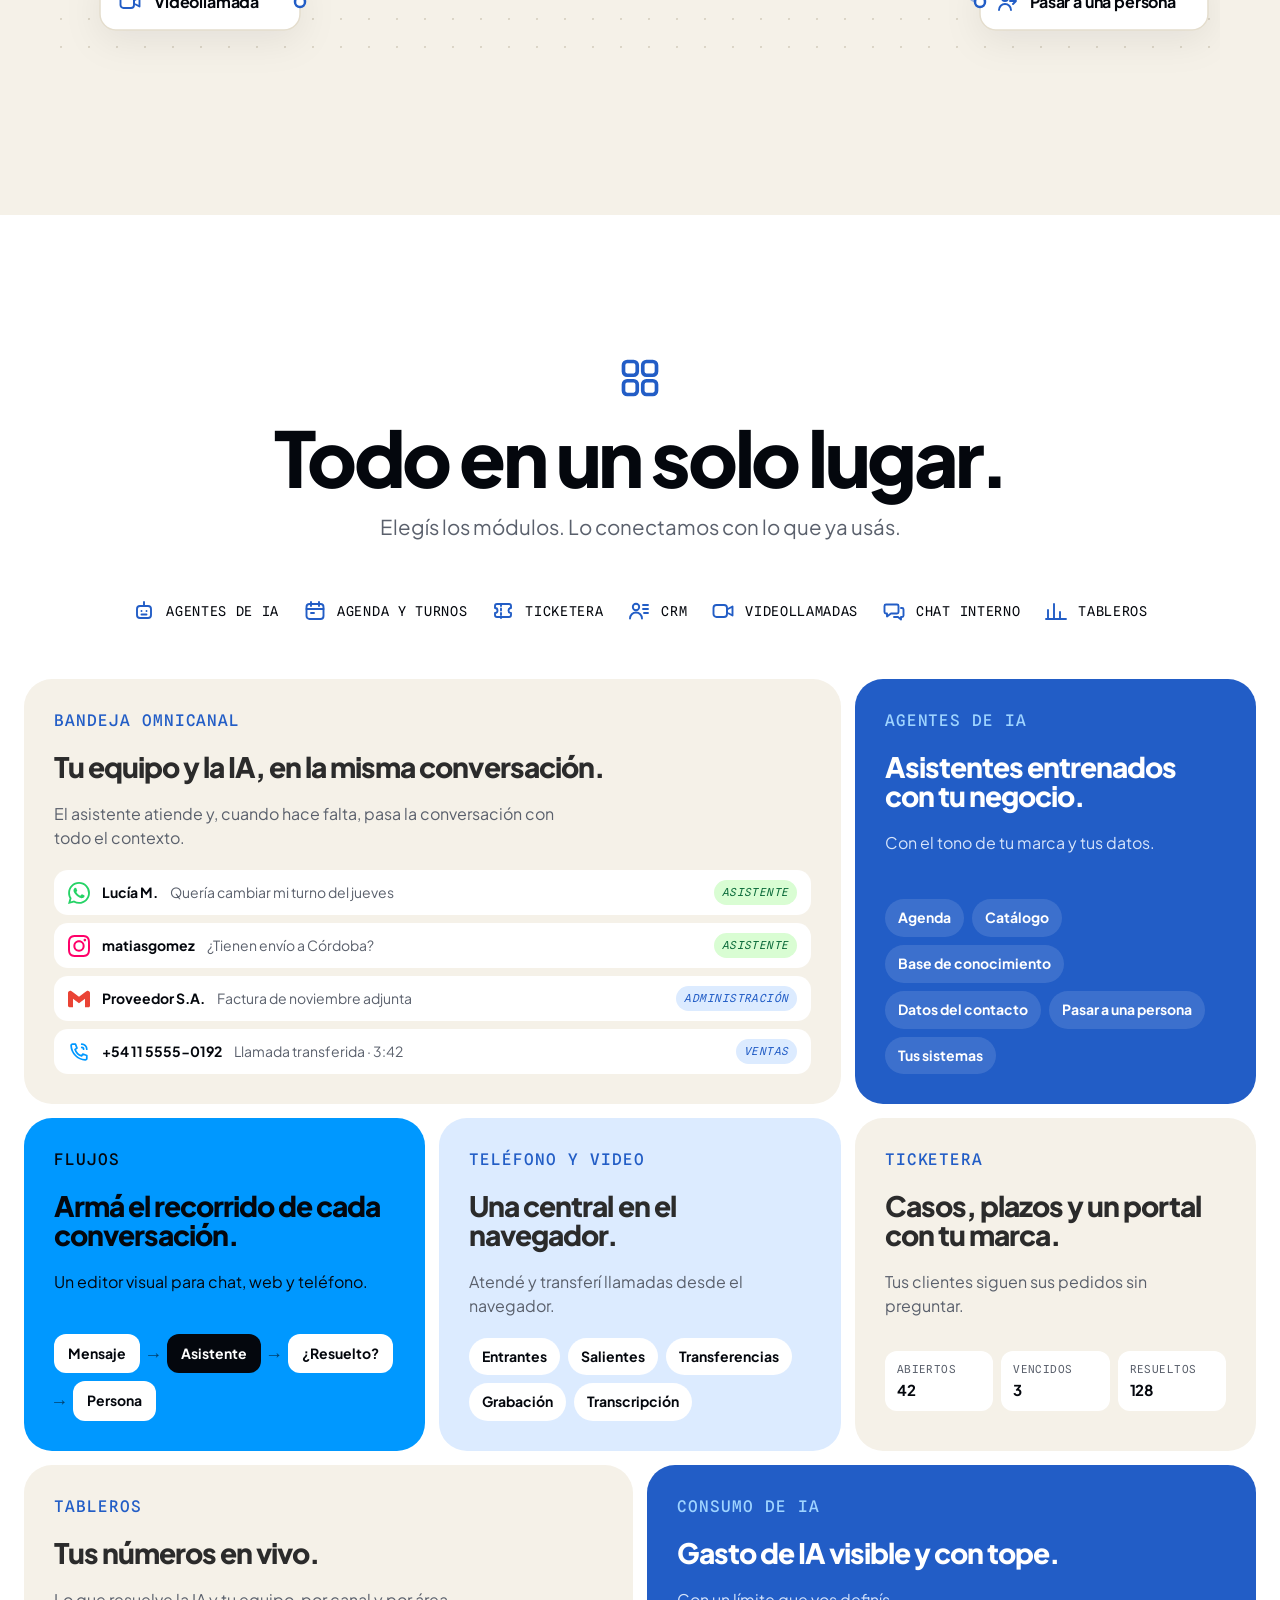
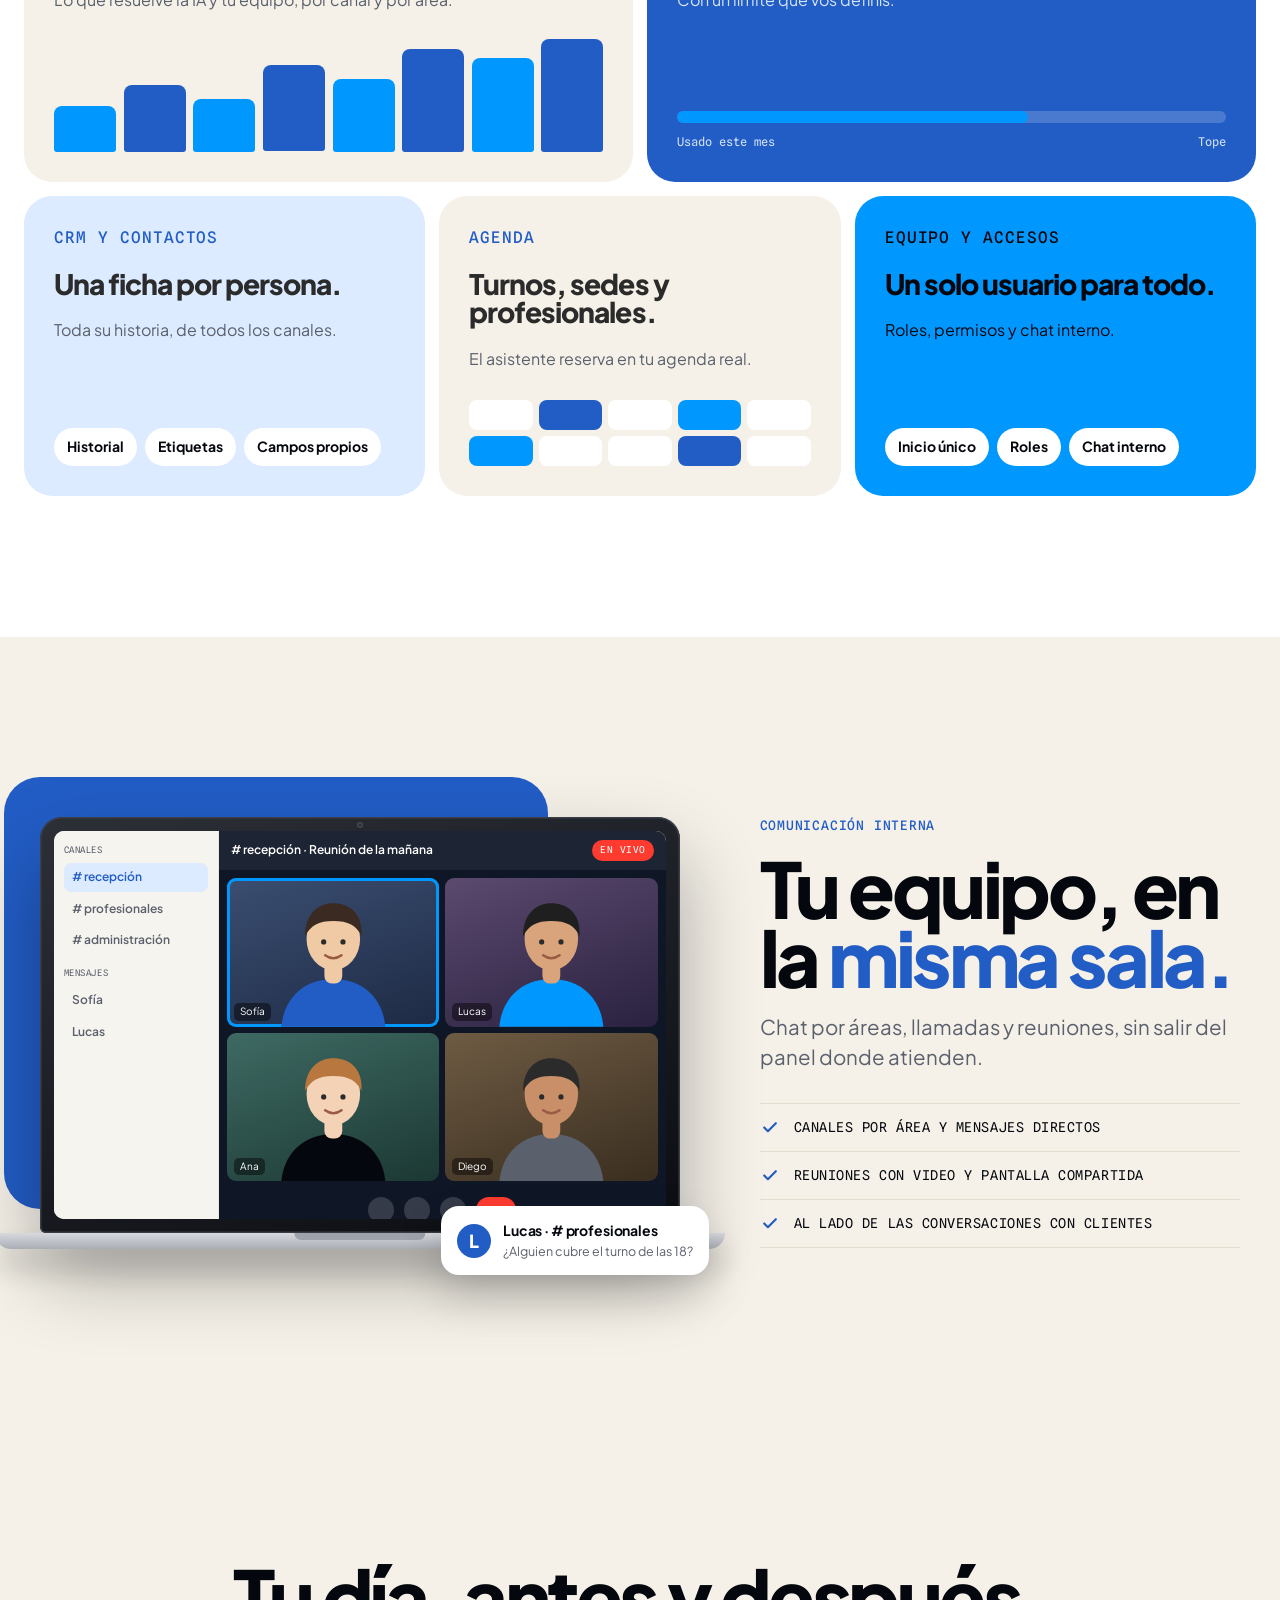
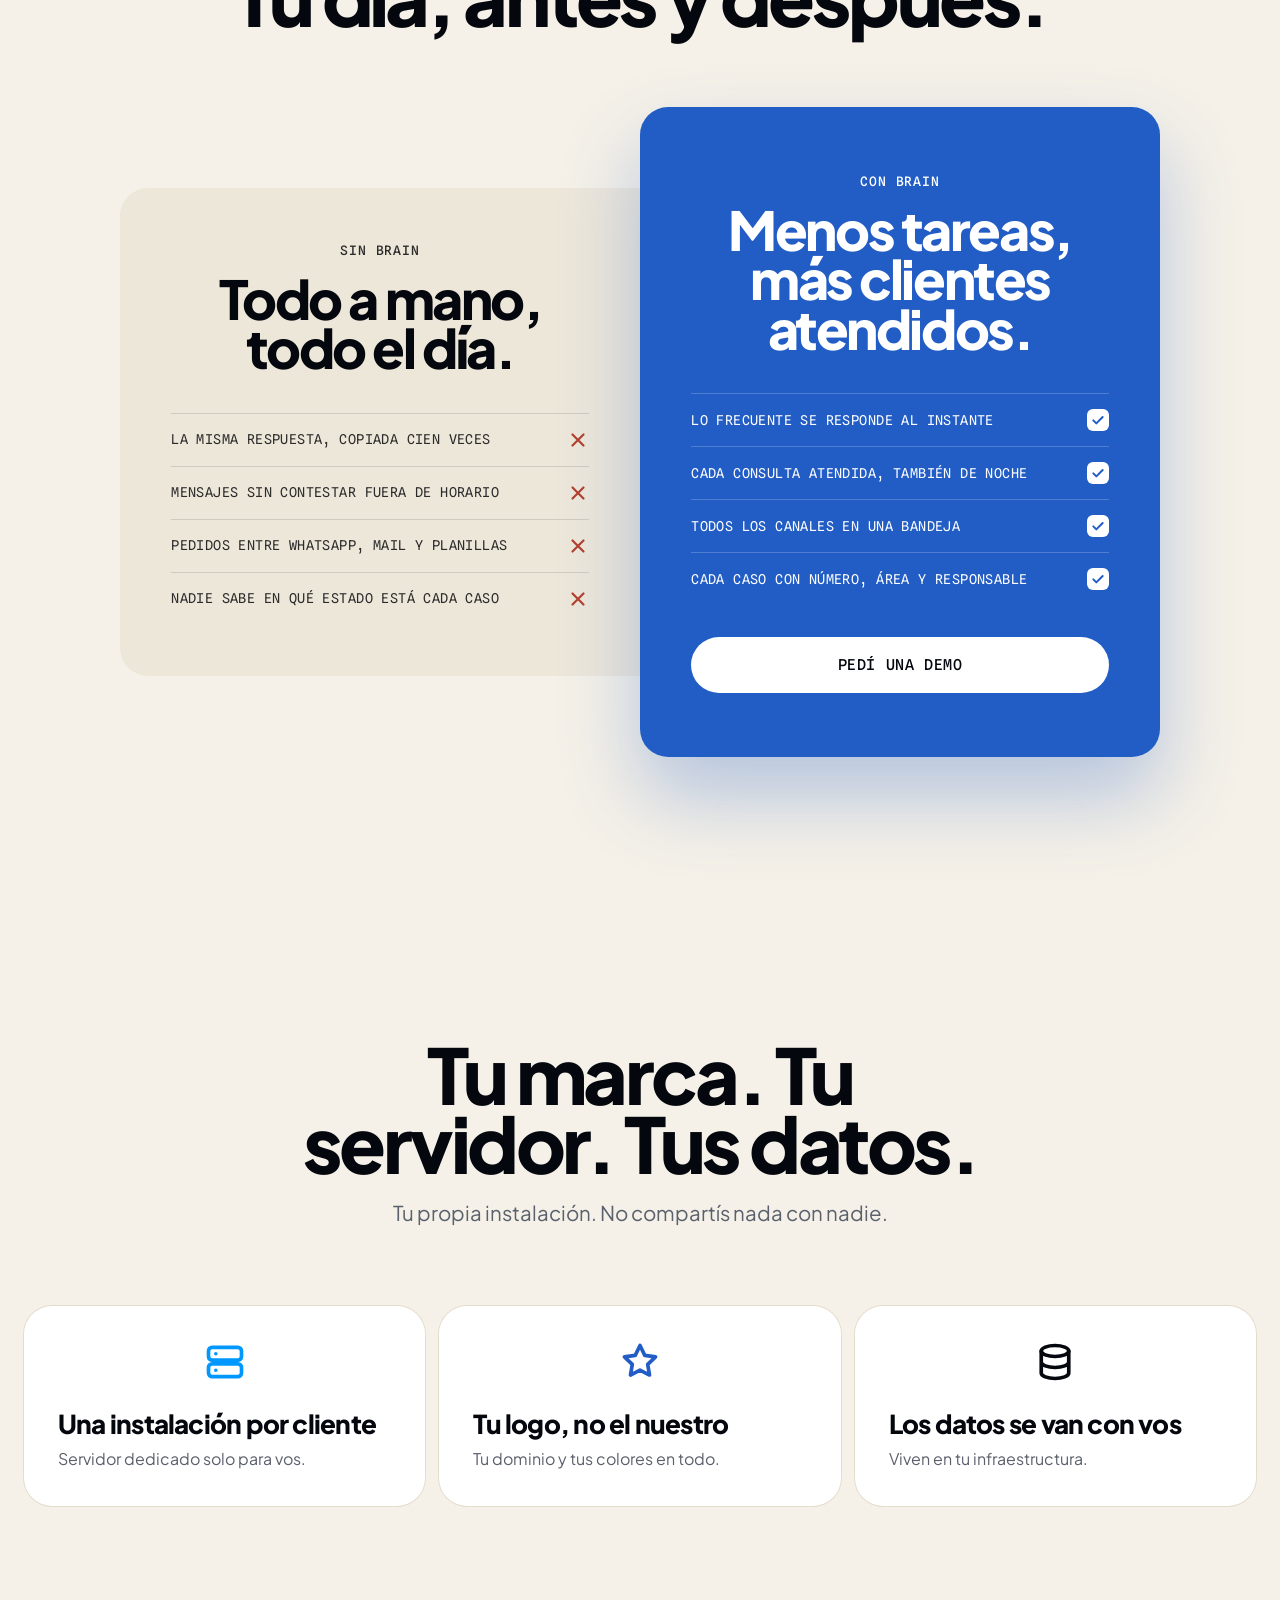
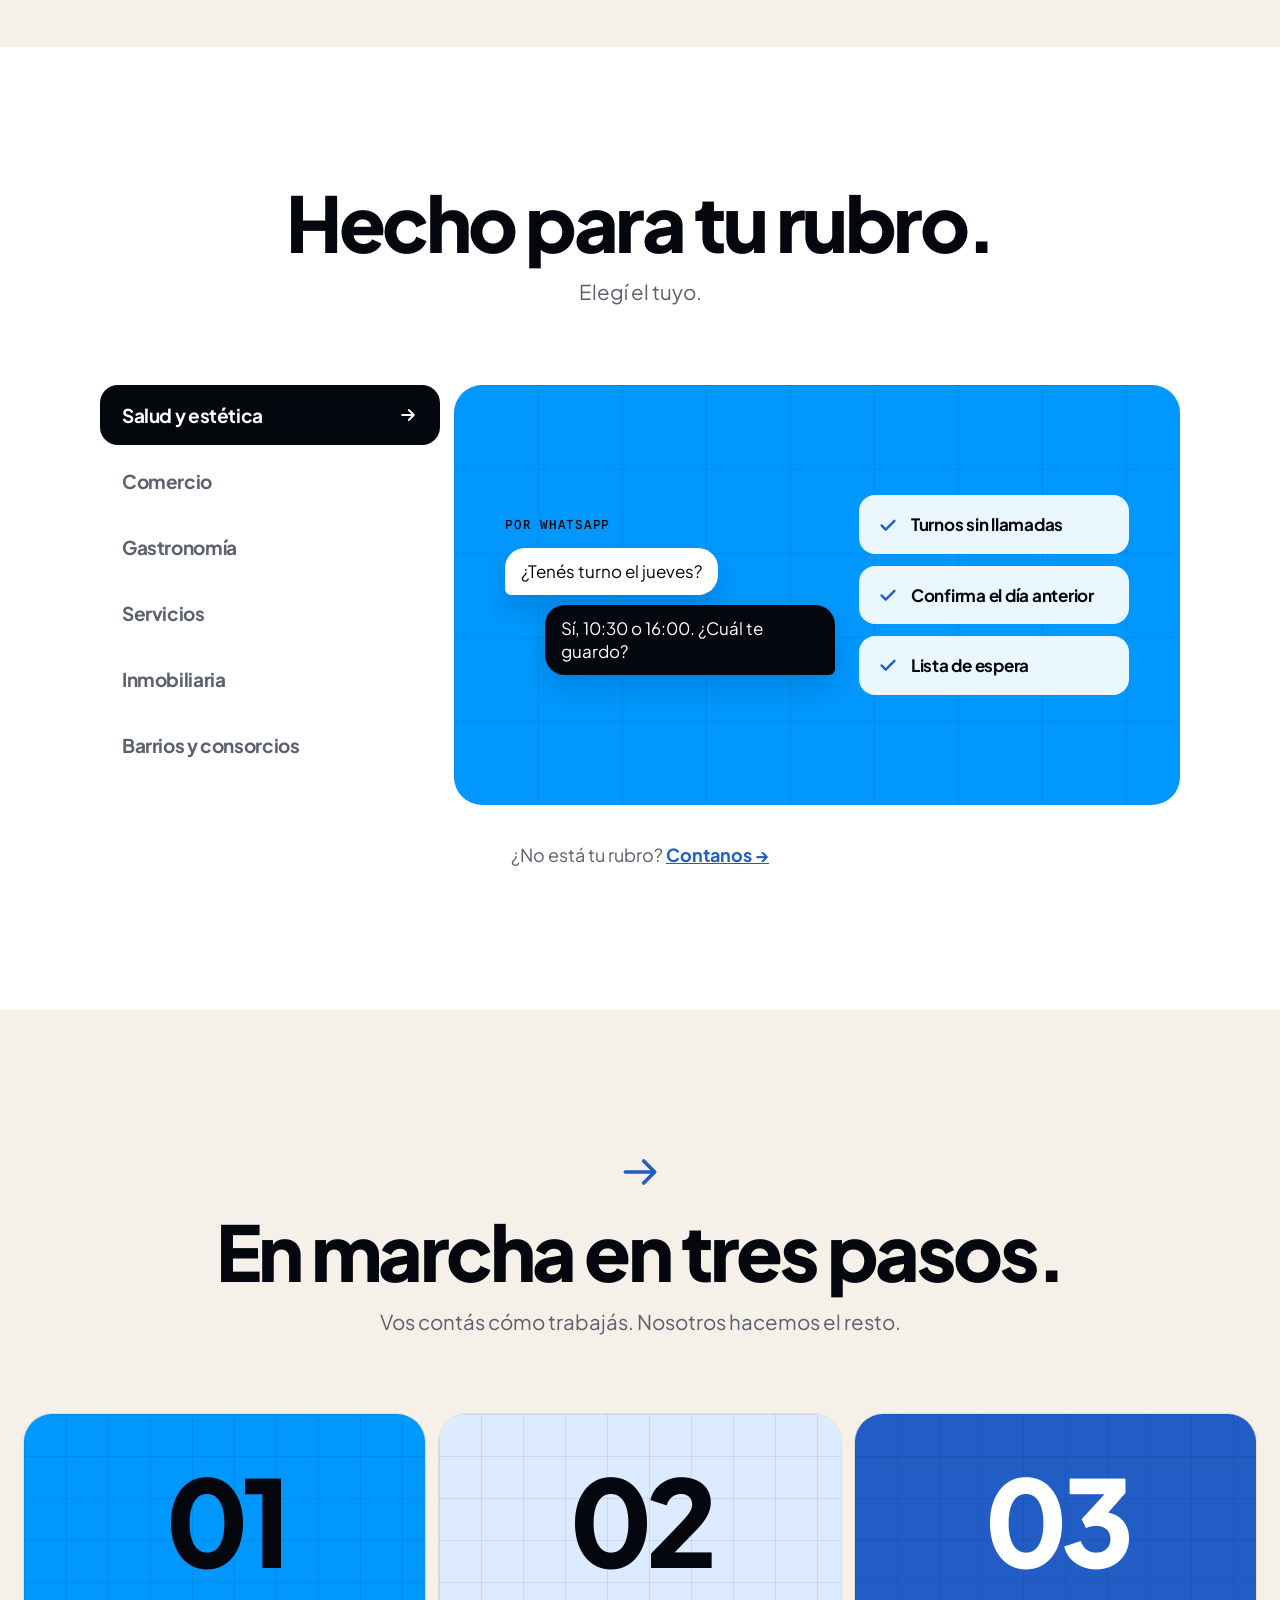
==== commit dcd4b9b9: "feat(sitio): diagrama animado de canales, flujo, asistente y herramientas (DEVOPS-427)" ====
--- a/index.html
+++ b/index.html
@@ -327,6 +327,112 @@
               <div class="box"><p>Historial</p><div class="row"><span>Conversaciones</span>12</div><div class="row"><span>Llamadas</span>2</div><div class="row"><span>Casos</span>1 cerrado</div></div>
             </div>
           </div>
+        </div>
+      </div>
+    </section>
+
+    <!-- ═══════════════ FLOW DIAGRAM ═══════════════ -->
+    <section class="section flow" id="como-funciona">
+      <div class="wrap">
+        <div class="section-head">
+          <p class="eyebrow reveal">Cómo funciona</p>
+          <h2 class="h2 reveal d1">Canales, agentes y herramientas, conectados.</h2>
+          <p class="lead reveal d2">Cada mensaje entra, el asistente decide y usa tus herramientas. Si hace falta, pasa a una persona.</p>
+        </div>
+        <div class="flow-wrap reveal d2">
+<svg class="flow-svg" viewBox="0 0 1160 560" role="img" aria-label="Diagrama: los canales entran a la bandeja, el flujo deriva al asistente de IA y el asistente usa agenda, CRM, ticketera, catálogo, base de conocimiento o pasa a una persona.">
+<defs><pattern id="fgrid" width="28" height="28" patternUnits="userSpaceOnUse"><circle cx="1" cy="1" r="1.1" fill="#D9D2C3"/></pattern></defs>
+<rect width="1160" height="560" rx="28" fill="url(#fgrid)"/>
+<path id="fc0" class="flow-line" d="M240 68 C 290 68, 285 280, 330 280"/>
+<path id="fc1" class="flow-line" d="M240 152 C 290 152, 285 280, 330 280"/>
+<path id="fc2" class="flow-line" d="M240 236 C 290 236, 285 280, 330 280"/>
+<path id="fc3" class="flow-line" d="M240 320 C 290 320, 285 280, 330 280"/>
+<path id="fc4" class="flow-line" d="M240 404 C 290 404, 285 280, 330 280"/>
+<path id="fc5" class="flow-line" d="M240 488 C 290 488, 285 280, 330 280"/>
+<path id="fm" class="flow-line" d="M540 280 L 610 280"/>
+<path id="ft0" class="flow-line" d="M830 280 C 875 280, 870 68, 920 68"/>
+<path id="ft1" class="flow-line" d="M830 280 C 875 280, 870 152, 920 152"/>
+<path id="ft2" class="flow-line" d="M830 280 C 875 280, 870 236, 920 236"/>
+<path id="ft3" class="flow-line" d="M830 280 C 875 280, 870 320, 920 320"/>
+<path id="ft4" class="flow-line" d="M830 280 C 875 280, 870 404, 920 404"/>
+<path id="ft5" class="flow-line" d="M830 280 C 875 280, 870 488, 920 488"/>
+<circle class="flow-dot" r="4.5"><animateMotion dur="2.4s" begin="-0.00s" repeatCount="indefinite"><mpath href="#fc0"/></animateMotion></circle>
+<circle class="flow-dot" r="4.5"><animateMotion dur="2.9s" begin="-0.37s" repeatCount="indefinite"><mpath href="#fc1"/></animateMotion></circle>
+<circle class="flow-dot" r="4.5"><animateMotion dur="3.4s" begin="-0.74s" repeatCount="indefinite"><mpath href="#fc2"/></animateMotion></circle>
+<circle class="flow-dot" r="4.5"><animateMotion dur="2.4s" begin="-1.11s" repeatCount="indefinite"><mpath href="#fc3"/></animateMotion></circle>
+<circle class="flow-dot" r="4.5"><animateMotion dur="2.9s" begin="-1.48s" repeatCount="indefinite"><mpath href="#fc4"/></animateMotion></circle>
+<circle class="flow-dot" r="4.5"><animateMotion dur="3.4s" begin="-1.85s" repeatCount="indefinite"><mpath href="#fc5"/></animateMotion></circle>
+<circle class="flow-dot" r="4.5"><animateMotion dur="2.4s" begin="-2.22s" repeatCount="indefinite"><mpath href="#fm"/></animateMotion></circle>
+<circle class="flow-dot" r="4.5"><animateMotion dur="2.9s" begin="-0.19s" repeatCount="indefinite"><mpath href="#ft0"/></animateMotion></circle>
+<circle class="flow-dot" r="4.5"><animateMotion dur="3.4s" begin="-0.56s" repeatCount="indefinite"><mpath href="#ft1"/></animateMotion></circle>
+<circle class="flow-dot" r="4.5"><animateMotion dur="2.4s" begin="-0.93s" repeatCount="indefinite"><mpath href="#ft2"/></animateMotion></circle>
+<circle class="flow-dot" r="4.5"><animateMotion dur="2.9s" begin="-1.30s" repeatCount="indefinite"><mpath href="#ft3"/></animateMotion></circle>
+<circle class="flow-dot" r="4.5"><animateMotion dur="3.4s" begin="-1.67s" repeatCount="indefinite"><mpath href="#ft4"/></animateMotion></circle>
+<circle class="flow-dot" r="4.5"><animateMotion dur="2.4s" begin="-2.04s" repeatCount="indefinite"><mpath href="#ft5"/></animateMotion></circle>
+<rect class="fnode " x="40" y="40" width="200" height="56" rx="16"/>
+<image href="assets/img/canales/whatsapp.svg" x="58" y="56" width="24" height="24"/>
+<text class="ftxt" x="94" y="74">WhatsApp</text>
+<circle class="fport" cx="240" cy="68" r="5"/>
+<rect class="fnode " x="40" y="124" width="200" height="56" rx="16"/>
+<image href="assets/img/canales/instagram.svg" x="58" y="140" width="24" height="24"/>
+<text class="ftxt" x="94" y="158">Instagram</text>
+<circle class="fport" cx="240" cy="152" r="5"/>
+<rect class="fnode " x="40" y="208" width="200" height="56" rx="16"/>
+<image href="assets/img/canales/web.svg" x="58" y="224" width="24" height="24"/>
+<text class="ftxt" x="94" y="242">Chat web</text>
+<circle class="fport" cx="240" cy="236" r="5"/>
+<rect class="fnode " x="40" y="292" width="200" height="56" rx="16"/>
+<image href="assets/img/canales/gmail.svg" x="58" y="308" width="24" height="24"/>
+<text class="ftxt" x="94" y="326">Correo</text>
+<circle class="fport" cx="240" cy="320" r="5"/>
+<rect class="fnode " x="40" y="376" width="200" height="56" rx="16"/>
+<image href="assets/img/canales/telefono.svg" x="58" y="392" width="24" height="24"/>
+<text class="ftxt" x="94" y="410">Teléfono</text>
+<circle class="fport" cx="240" cy="404" r="5"/>
+<rect class="fnode " x="40" y="460" width="200" height="56" rx="16"/>
+<image href="assets/img/canales/video.svg" x="58" y="476" width="24" height="24"/>
+<text class="ftxt" x="94" y="494">Videollamada</text>
+<circle class="fport" cx="240" cy="488" r="5"/>
+<rect class="fnode dark" x="330" y="196" width="210" height="168" rx="16"/>
+<text class="flbl light" x="352" y="228">BANDEJA + FLUJO</text>
+<rect class="fstep" x="352" y="234" width="166" height="30" rx="9"/><text class="ftxt sm light" x="366" y="254">Bienvenida</text>
+<rect class="fstep" x="352" y="274" width="166" height="30" rx="9"/><text class="ftxt sm light" x="366" y="294">¿Qué necesita?</text>
+<rect class="fstep" x="352" y="314" width="166" height="30" rx="9"/><text class="ftxt sm light" x="366" y="334">¿Es cliente?</text>
+<circle class="fport" cx="330" cy="280" r="5"/><circle class="fport" cx="540" cy="280" r="5"/>
+<rect class="fnode royal" x="610" y="178" width="220" height="204" rx="16"/>
+<text class="flbl light" x="632" y="212">ASISTENTE DE IA</text>
+<g transform="translate(632 226)"><rect width="40" height="40" rx="12" fill="#FFFFFF" opacity=".16"/><path d="M20 8v4M12 14h16a4 4 0 0 1 4 4v8a4 4 0 0 1-4 4H12a4 4 0 0 1-4-4v-8a4 4 0 0 1 4-4Z" fill="none" stroke="#FFF" stroke-width="2.2" stroke-linecap="round"/><circle cx="15.5" cy="22" r="2" fill="#FFF"/><circle cx="24.5" cy="22" r="2" fill="#FFF"/></g>
+<text class="ftxt light big" x="684" y="252">Entiende y</text><text class="ftxt light big" x="684" y="272">resuelve</text>
+<rect class="fchip" x="632" y="300" width="78" height="28" rx="14"/><text class="ftxt sm light" x="646" y="319">Tu tono</text>
+<rect class="fchip" x="716" y="300" width="86" height="28" rx="14"/><text class="ftxt sm light" x="730" y="319">Tus datos</text>
+<rect class="fchip" x="632" y="338" width="82" height="28" rx="14"/><text class="ftxt sm light" x="646" y="357">Memoria</text>
+<rect class="fchip" x="720" y="338" width="70" height="28" rx="14"/><text class="ftxt sm light" x="734" y="357">Reglas</text>
+<circle class="fport" cx="610" cy="280" r="5"/><circle class="fport" cx="830" cy="280" r="5"/>
+<rect class="fnode " x="920" y="40" width="228" height="56" rx="16"/>
+<path d="M5 8h14M5 8v10a2 2 0 0 0 2 2h10a2 2 0 0 0 2-2V8M5 8a2 2 0 0 1 2-2h10a2 2 0 0 1 2 2M9 4v4M15 4v4" transform="translate(936 56)" fill="none" stroke="#225DC6" stroke-width="1.9" stroke-linecap="round" stroke-linejoin="round"/>
+<text class="ftxt" x="970" y="74">Agenda y turnos</text>
+<circle class="fport" cx="920" cy="68" r="5"/>
+<rect class="fnode " x="920" y="124" width="228" height="56" rx="16"/>
+<path d="M9 11a3 3 0 1 0 0-6 3 3 0 0 0 0 6ZM3 20a6 6 0 0 1 12 0M16 7h5M16 11h5M17 15h4" transform="translate(936 140)" fill="none" stroke="#225DC6" stroke-width="1.9" stroke-linecap="round" stroke-linejoin="round"/>
+<text class="ftxt" x="970" y="158">CRM</text>
+<circle class="fport" cx="920" cy="152" r="5"/>
+<rect class="fnode " x="920" y="208" width="228" height="56" rx="16"/>
+<path d="M4 8a2 2 0 0 1 2-2h12a2 2 0 0 1 2 2v1.5a2.5 2.5 0 0 0 0 5V16a2 2 0 0 1-2 2H6a2 2 0 0 1-2-2v-1.5a2.5 2.5 0 0 0 0-5Z" transform="translate(936 224)" fill="none" stroke="#225DC6" stroke-width="1.9" stroke-linecap="round" stroke-linejoin="round"/>
+<text class="ftxt" x="970" y="242">Ticketera</text>
+<circle class="fport" cx="920" cy="236" r="5"/>
+<rect class="fnode " x="920" y="292" width="228" height="56" rx="16"/>
+<path d="M4 7l8-4 8 4-8 4-8-4ZM4 7v10l8 4 8-4V7M12 11v10" transform="translate(936 308)" fill="none" stroke="#225DC6" stroke-width="1.9" stroke-linecap="round" stroke-linejoin="round"/>
+<text class="ftxt" x="970" y="326">Catálogo</text>
+<circle class="fport" cx="920" cy="320" r="5"/>
+<rect class="fnode " x="920" y="376" width="228" height="56" rx="16"/>
+<path d="M5 4h10l4 4v12H5ZM15 4v4h4M8 12h8M8 16h6" transform="translate(936 392)" fill="none" stroke="#225DC6" stroke-width="1.9" stroke-linecap="round" stroke-linejoin="round"/>
+<text class="ftxt" x="970" y="410">Base de conocimiento</text>
+<circle class="fport" cx="920" cy="404" r="5"/>
+<rect class="fnode " x="920" y="460" width="228" height="56" rx="16"/>
+<path d="M9 11a3 3 0 1 0 0-6 3 3 0 0 0 0 6ZM3 20a6 6 0 0 1 12 0M17 8l3 3-3 3M14 11h6" transform="translate(936 476)" fill="none" stroke="#225DC6" stroke-width="1.9" stroke-linecap="round" stroke-linejoin="round"/>
+<text class="ftxt" x="970" y="494">Pasar a una persona</text>
+<circle class="fport" cx="920" cy="488" r="5"/>
+</svg>
         </div>
       </div>
     </section>
--- a/assets/css/main.css
+++ b/assets/css/main.css
@@ -1069,3 +1069,24 @@
 .device-stage::before { inset: 0 -3% 14% 22%; border-radius: 36px; }
 .clinics-grid.reverse .device-stage::before { inset: 0 22% 14% -3%; }
 @media (max-width: 1000px) { .device-stage::before, .clinics-grid.reverse .device-stage::before { inset: 0 4% 14% 4%; } }
+
+/* ─── flow diagram: channels → flow → AI agent → tools ─── */
+.flow { background: var(--cream); }
+.flow-wrap { max-width: 1160px; margin: 0 auto; overflow-x: auto; scrollbar-width: none; }
+.flow-svg { display: block; width: 100%; min-width: 760px; height: auto; font-family: var(--sans); }
+.flow-svg .fnode { fill: #FFFFFF; stroke: var(--cream-line); stroke-width: 1.5; filter: drop-shadow(0 10px 18px rgba(4,7,13,.07)); }
+.flow-svg .fnode.dark { fill: var(--ink-deep); stroke: none; }
+.flow-svg .fnode.royal { fill: var(--royal); stroke: none; filter: drop-shadow(0 18px 30px rgba(34,93,198,.35)); }
+.flow-svg .ftxt { font-size: 16px; font-weight: 700; fill: var(--ink-deep); letter-spacing: -0.01em; }
+.flow-svg .ftxt.sm { font-size: 13px; font-weight: 600; }
+.flow-svg .ftxt.big { font-size: 17px; font-weight: 800; }
+.flow-svg .ftxt.light { fill: #FFFFFF; }
+.flow-svg .flbl { font-family: var(--mono); font-size: 11.5px; letter-spacing: .08em; fill: var(--ink-soft); }
+.flow-svg .flbl.light { fill: #9FD4FF; }
+.flow-svg .fstep { fill: rgba(255,255,255,.1); stroke: rgba(255,255,255,.18); }
+.flow-svg .fchip { fill: rgba(255,255,255,.16); }
+.flow-svg .fport { fill: #FFFFFF; stroke: var(--royal); stroke-width: 2.5; }
+.flow-svg .flow-line { fill: none; stroke: #9DB6E3; stroke-width: 2; stroke-dasharray: 6 6; animation: flowdash 1.2s linear infinite; }
+.flow-svg .flow-dot { fill: var(--blue); }
+@keyframes flowdash { to { stroke-dashoffset: -24; } }
+@media (prefers-reduced-motion: reduce) { .flow-svg .flow-dot { display: none; } }
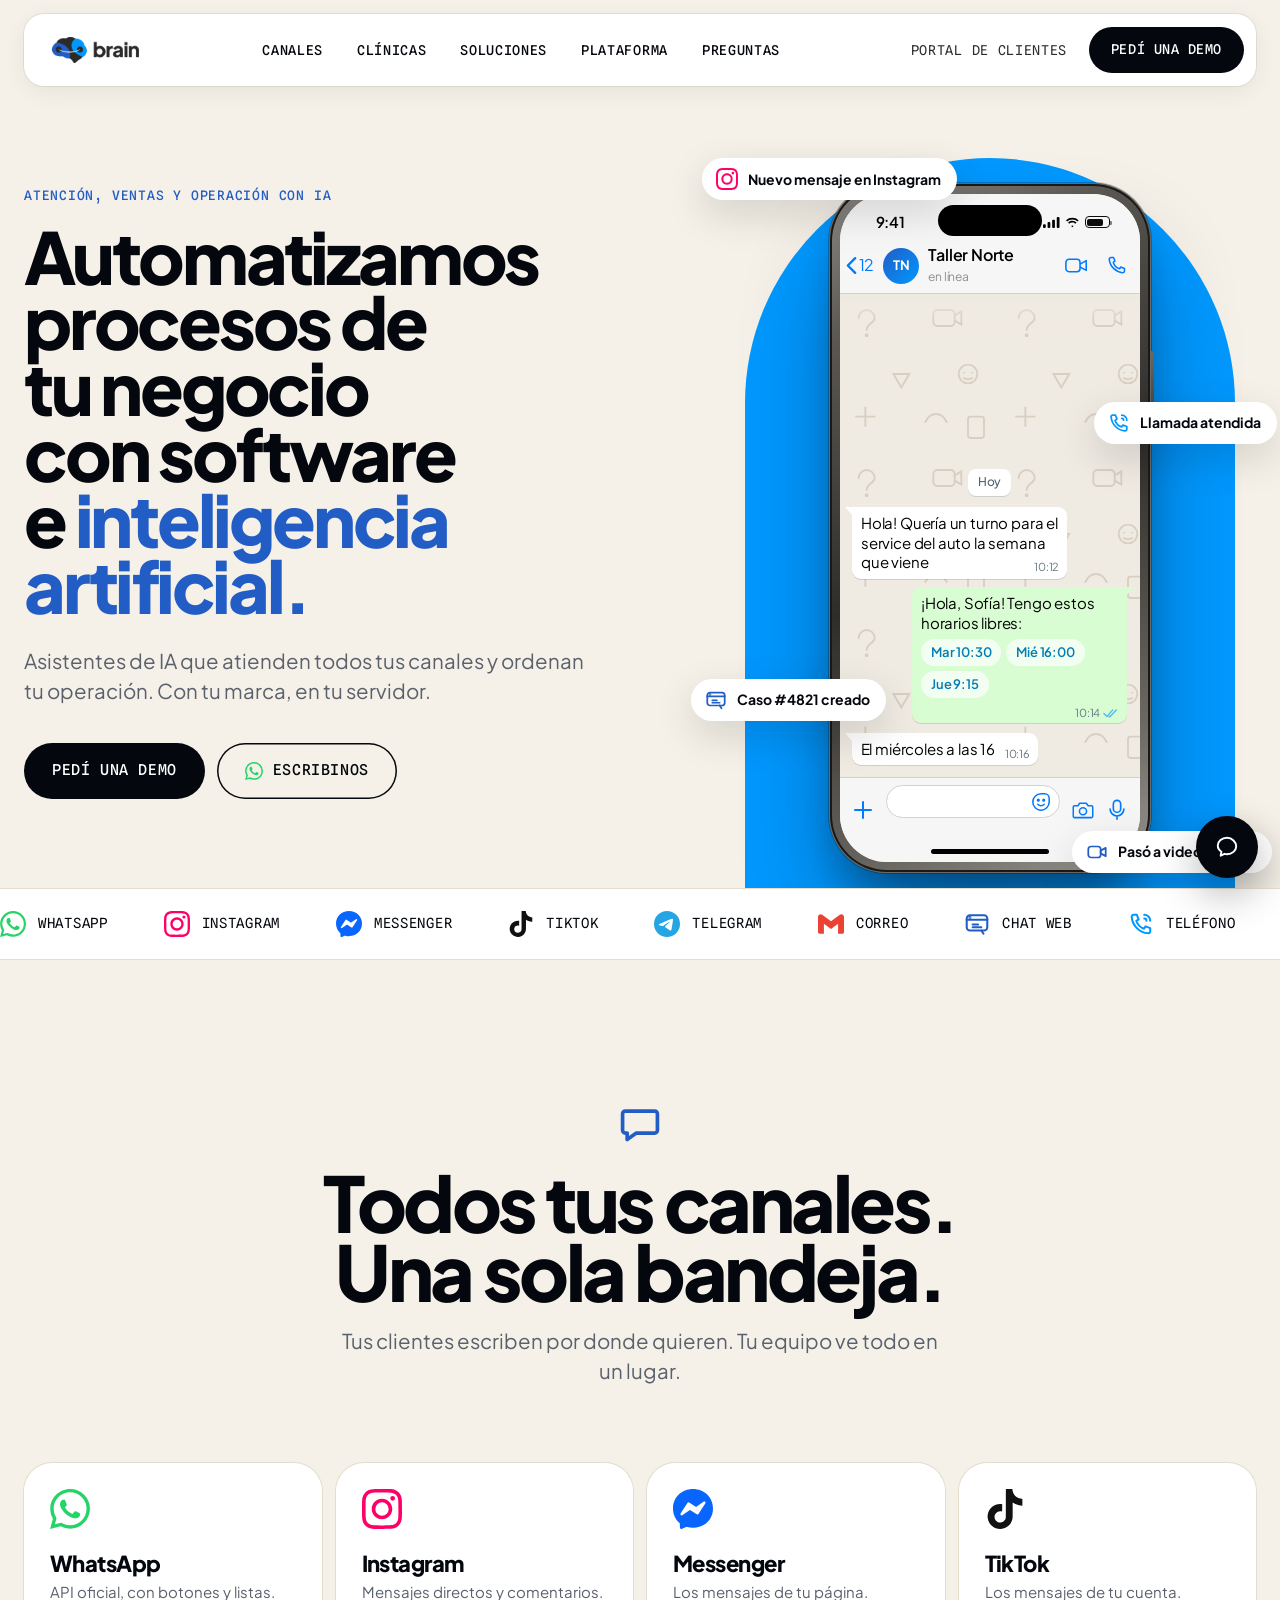
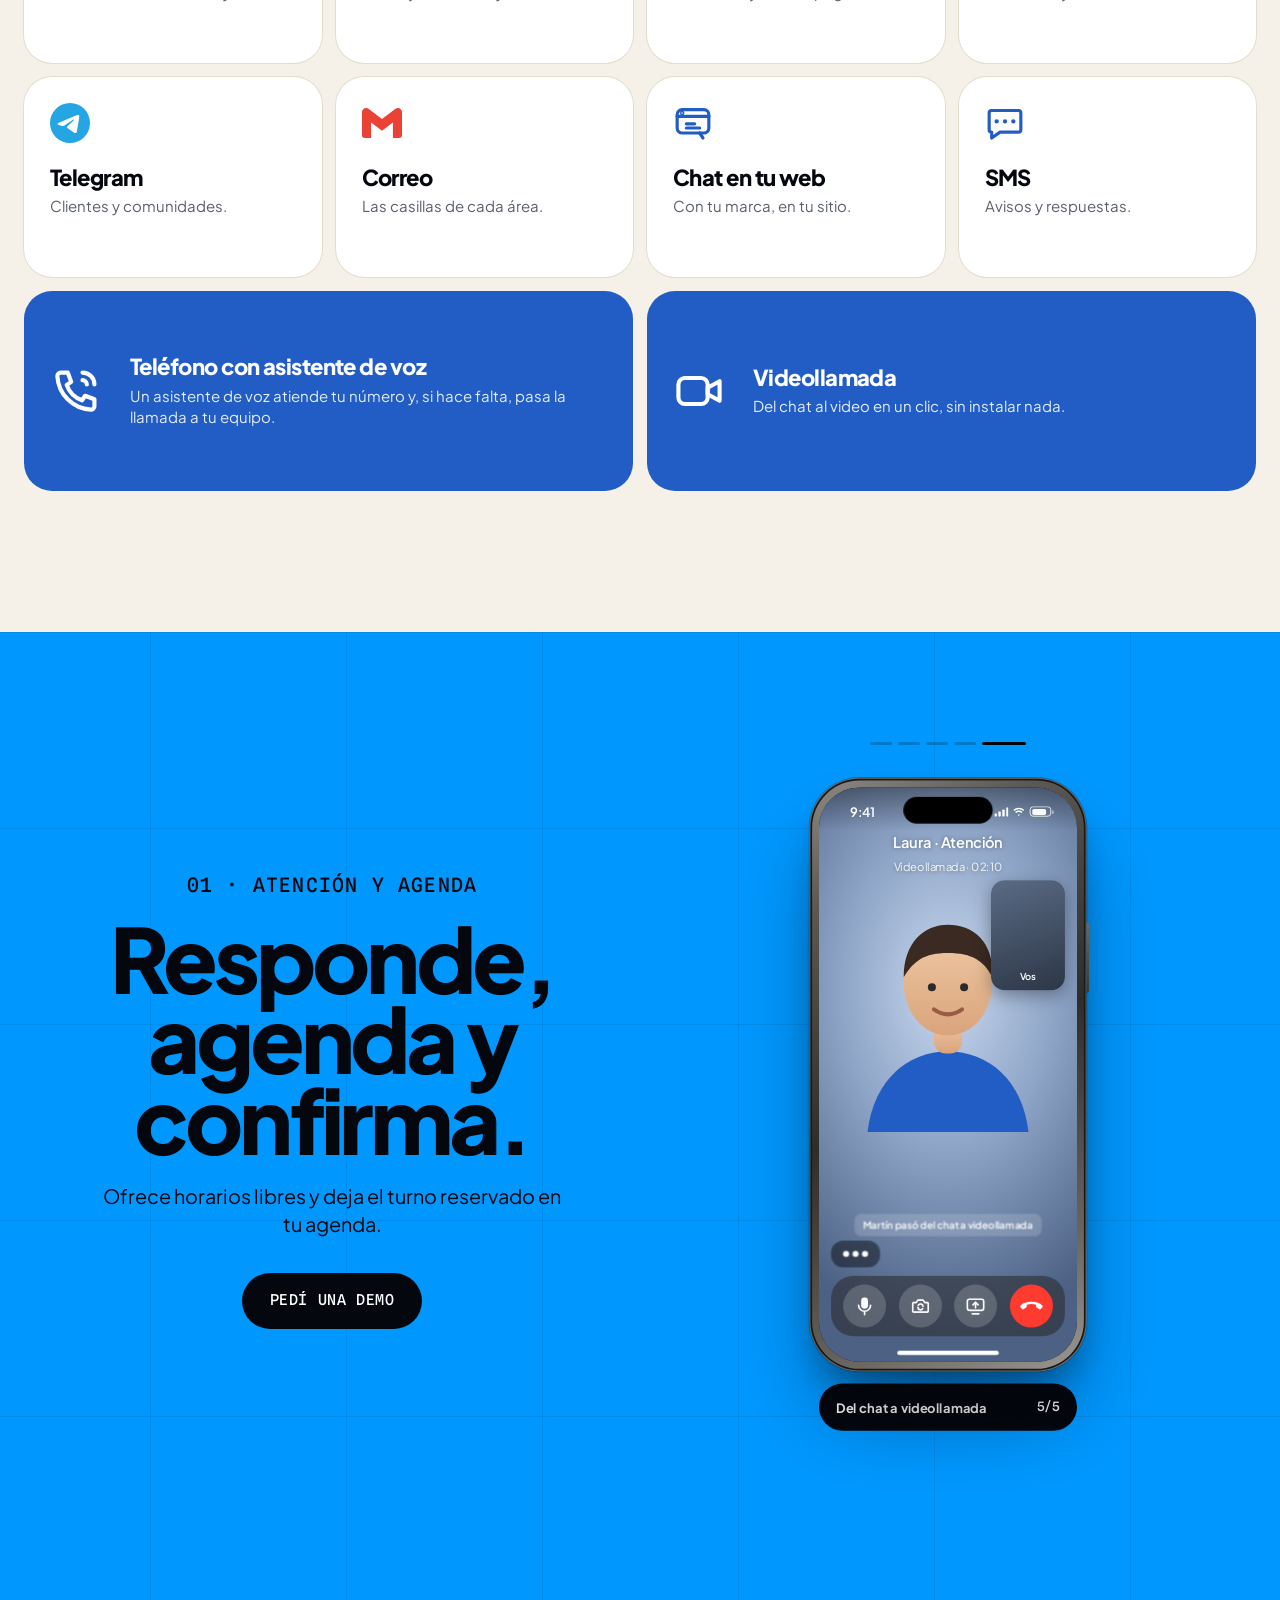
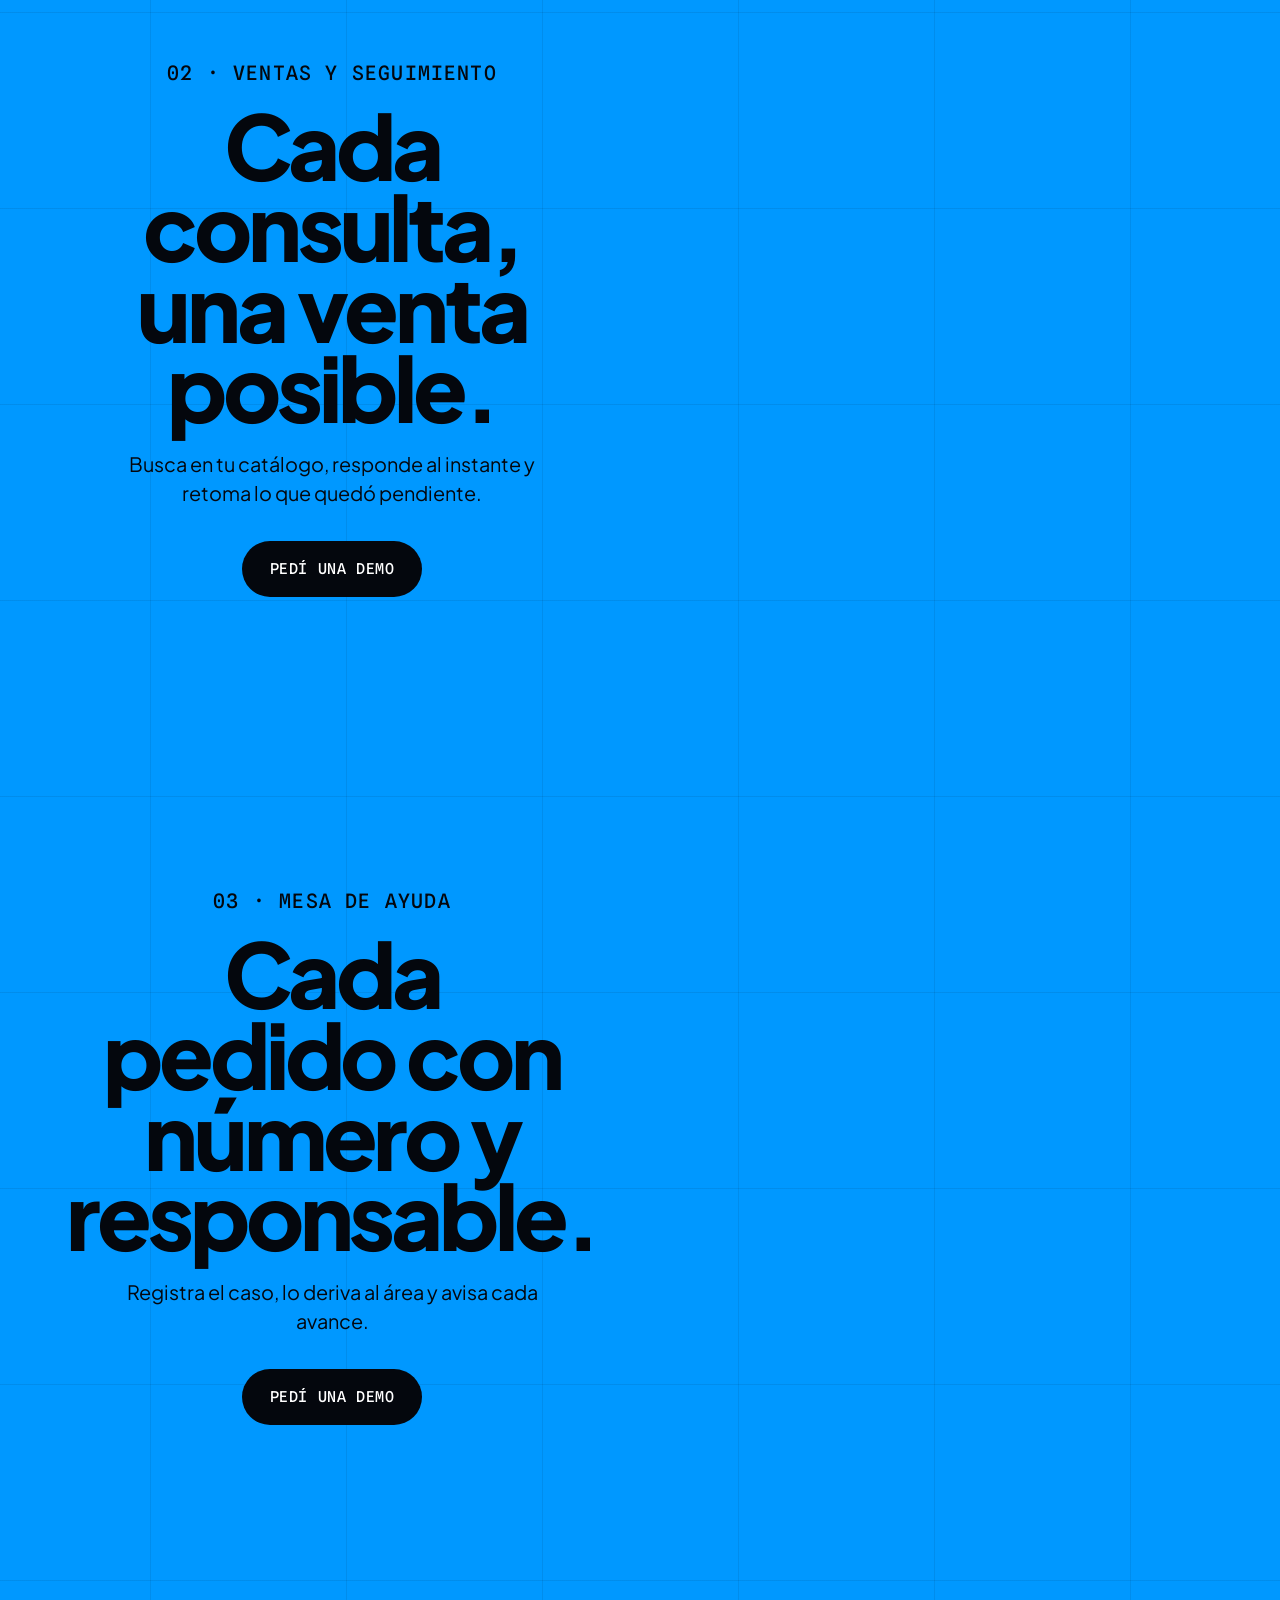
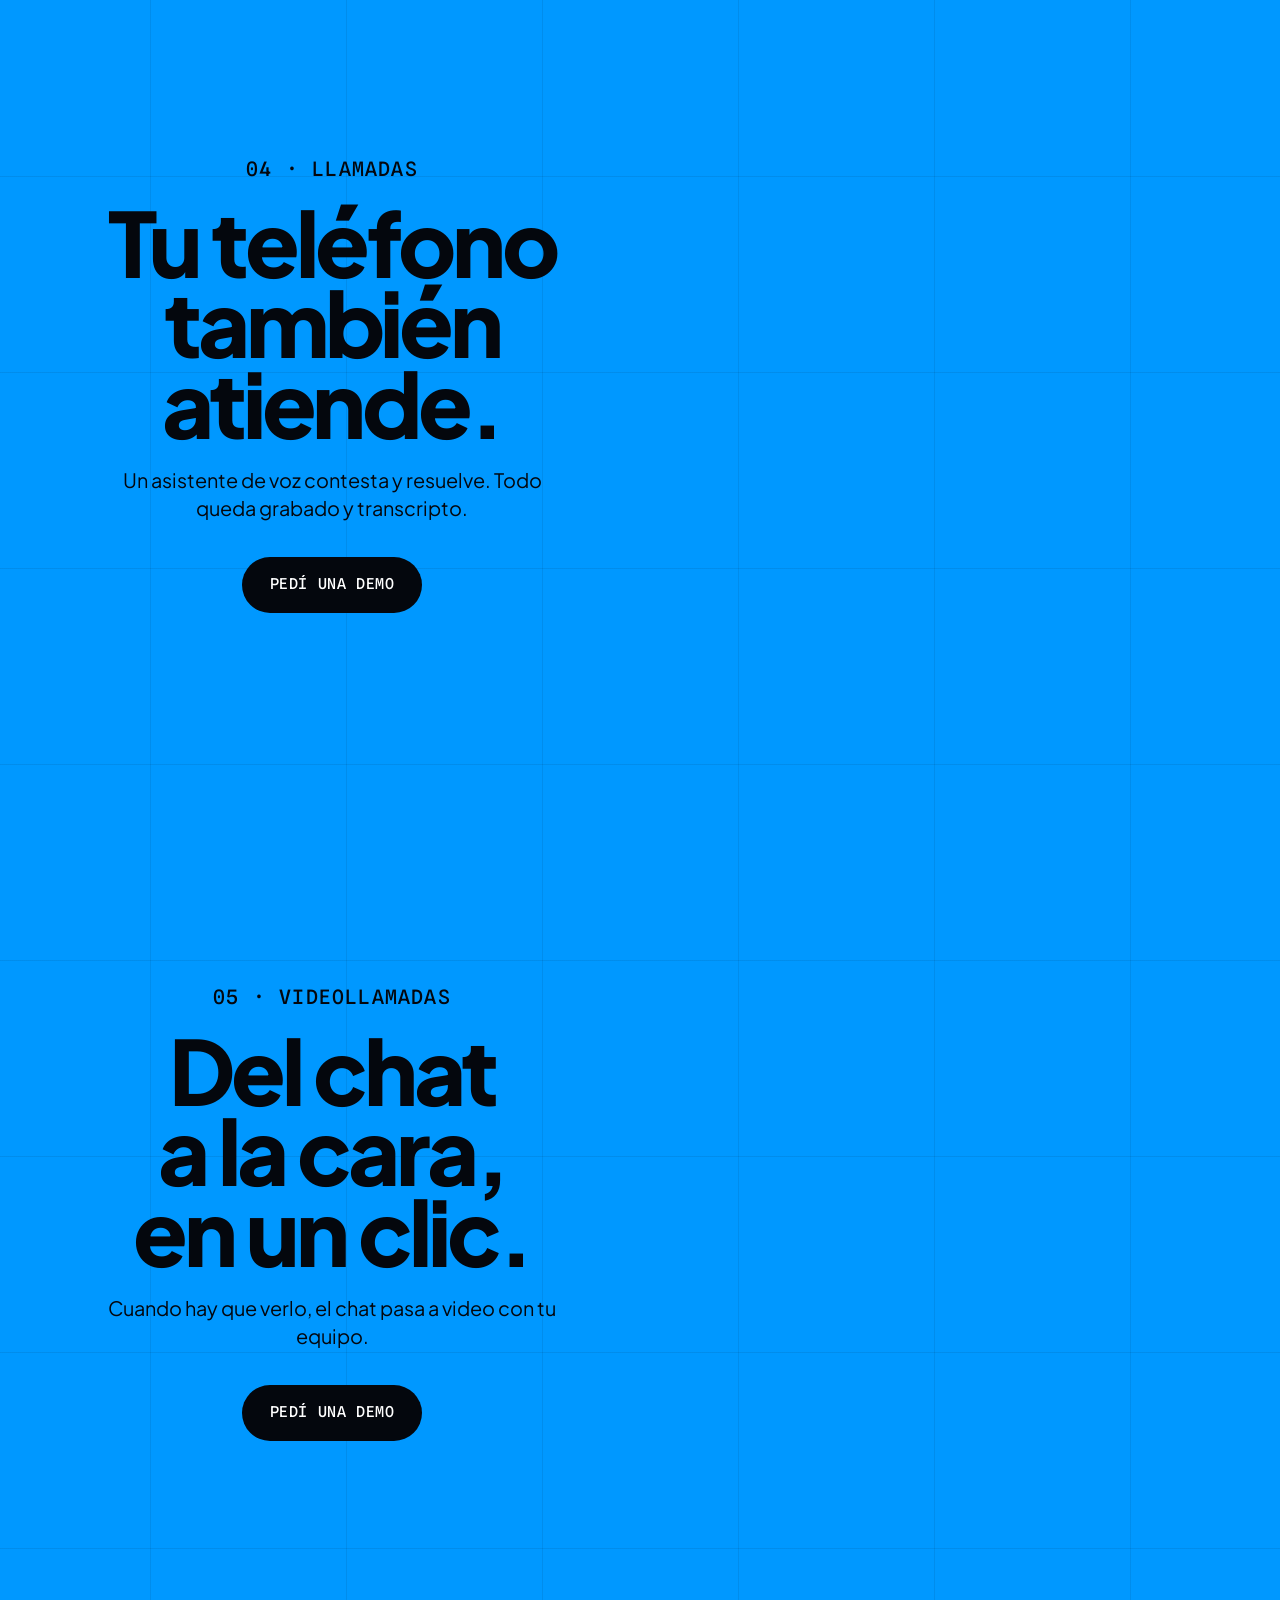
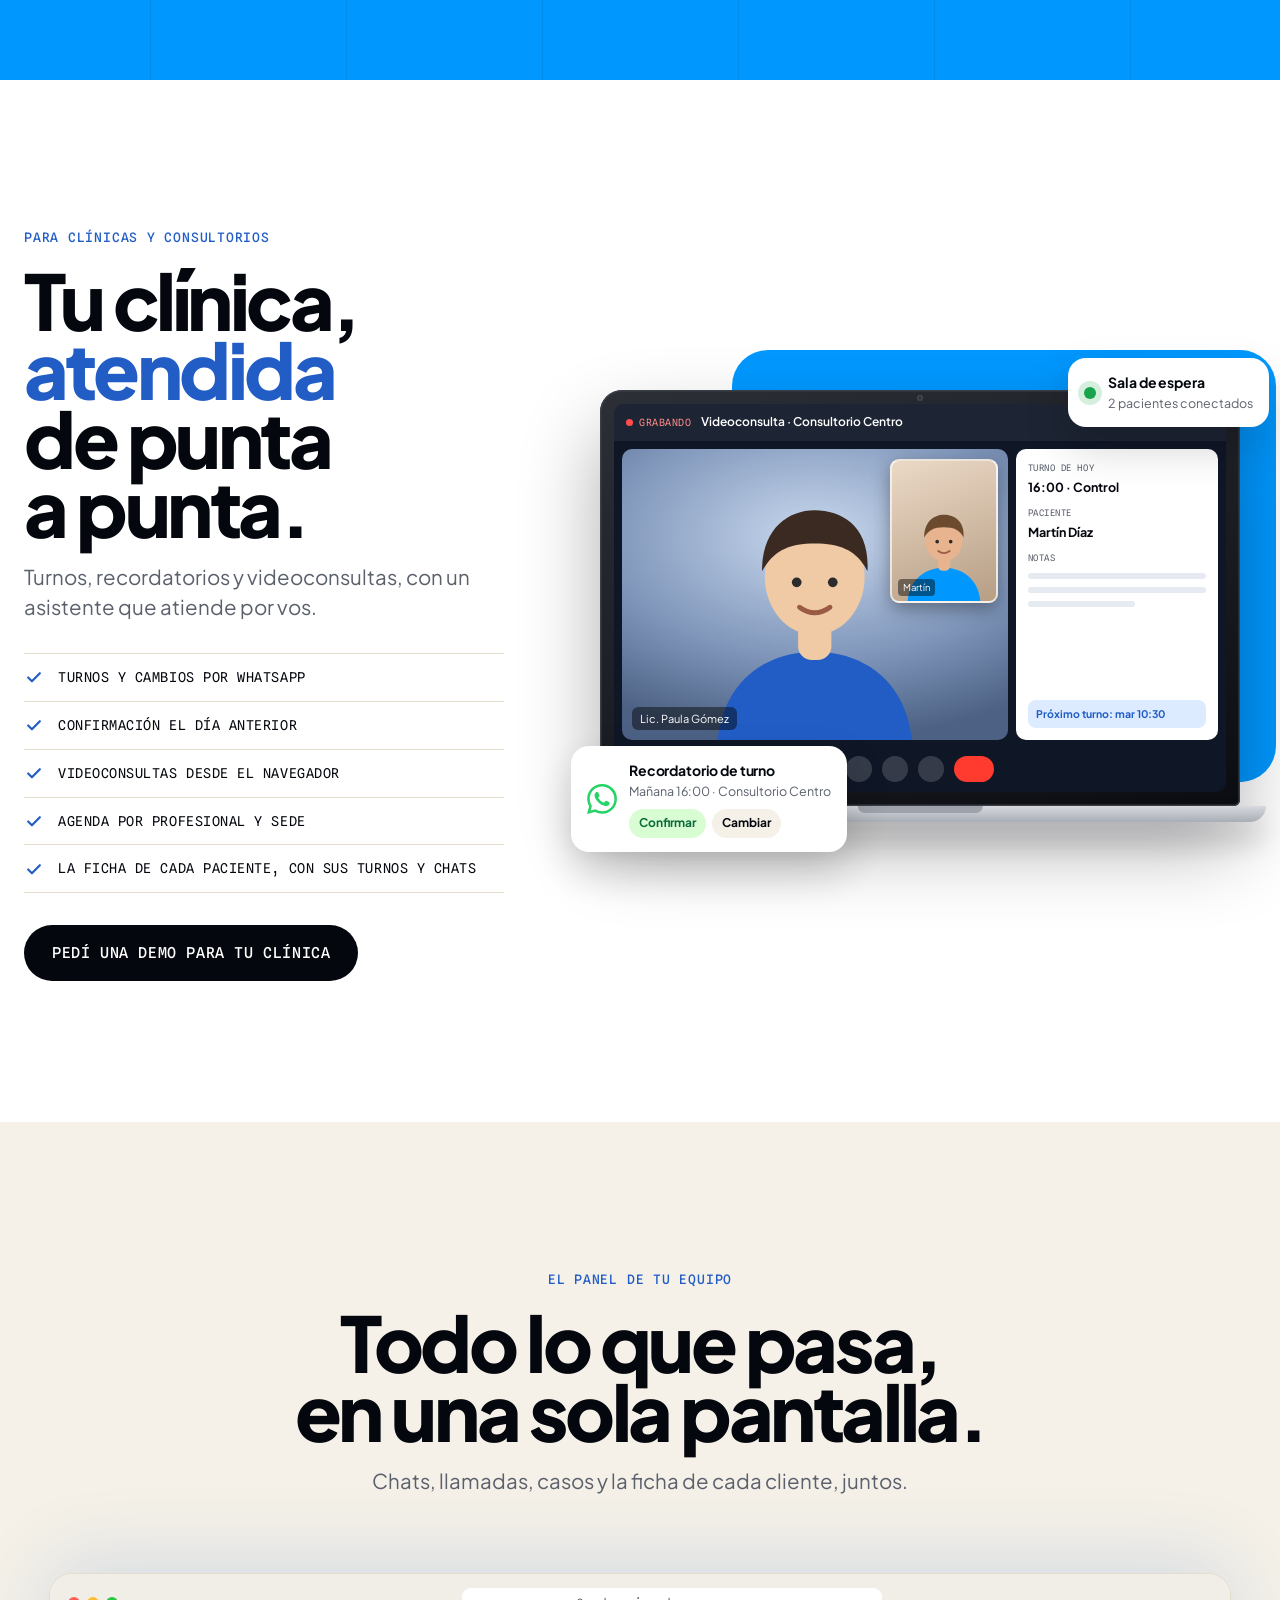
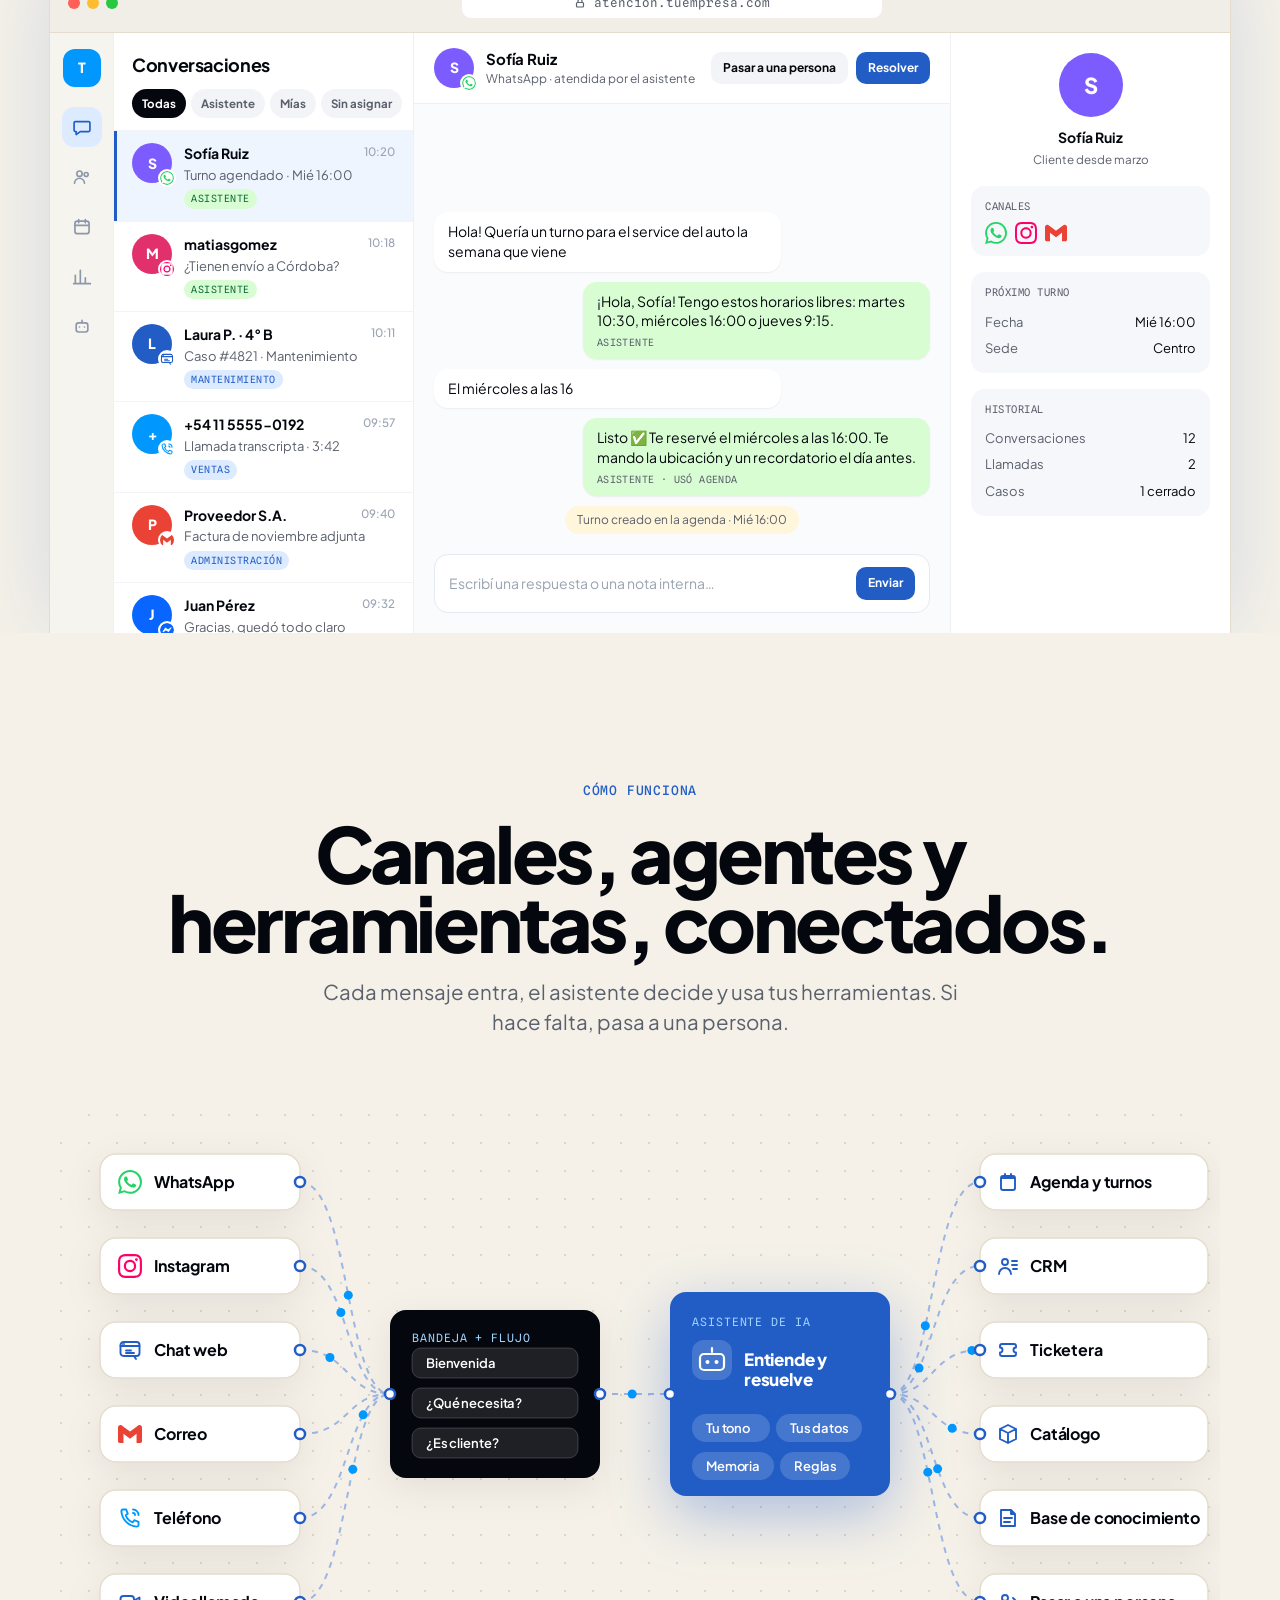
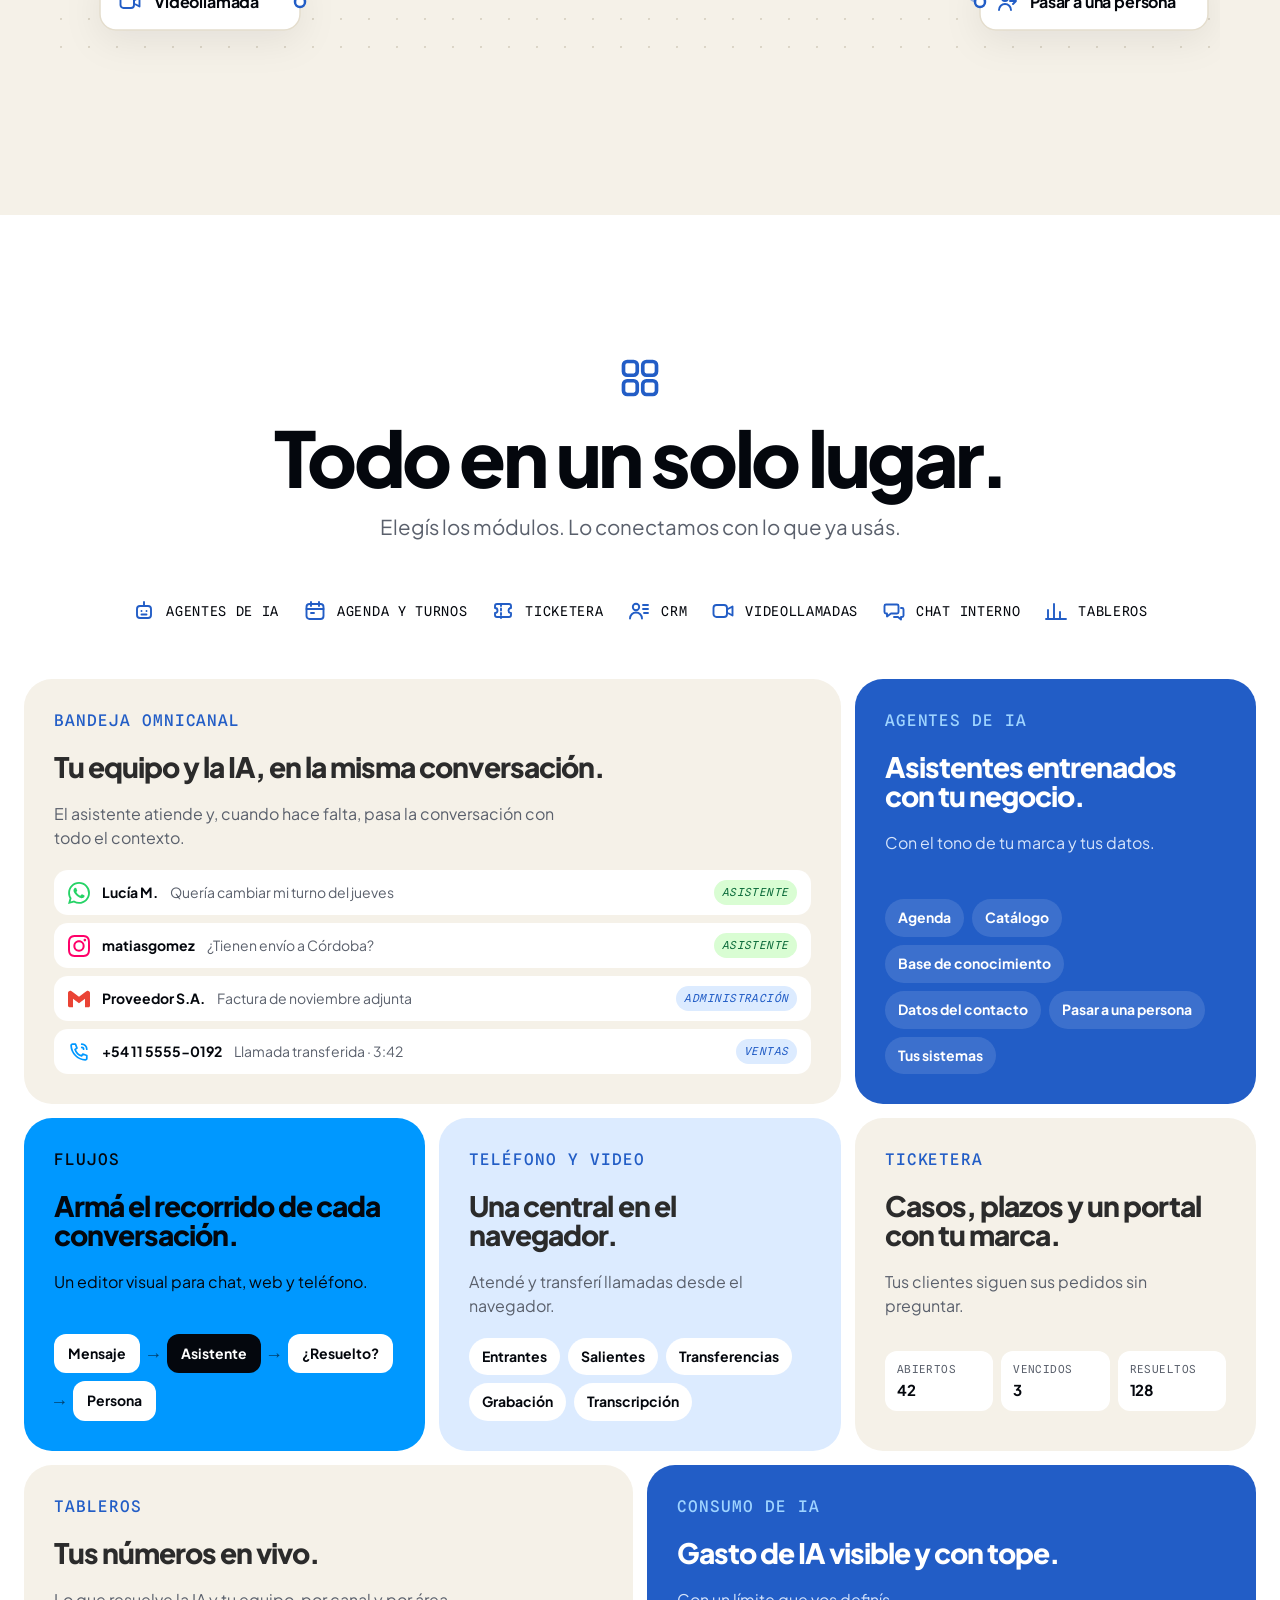
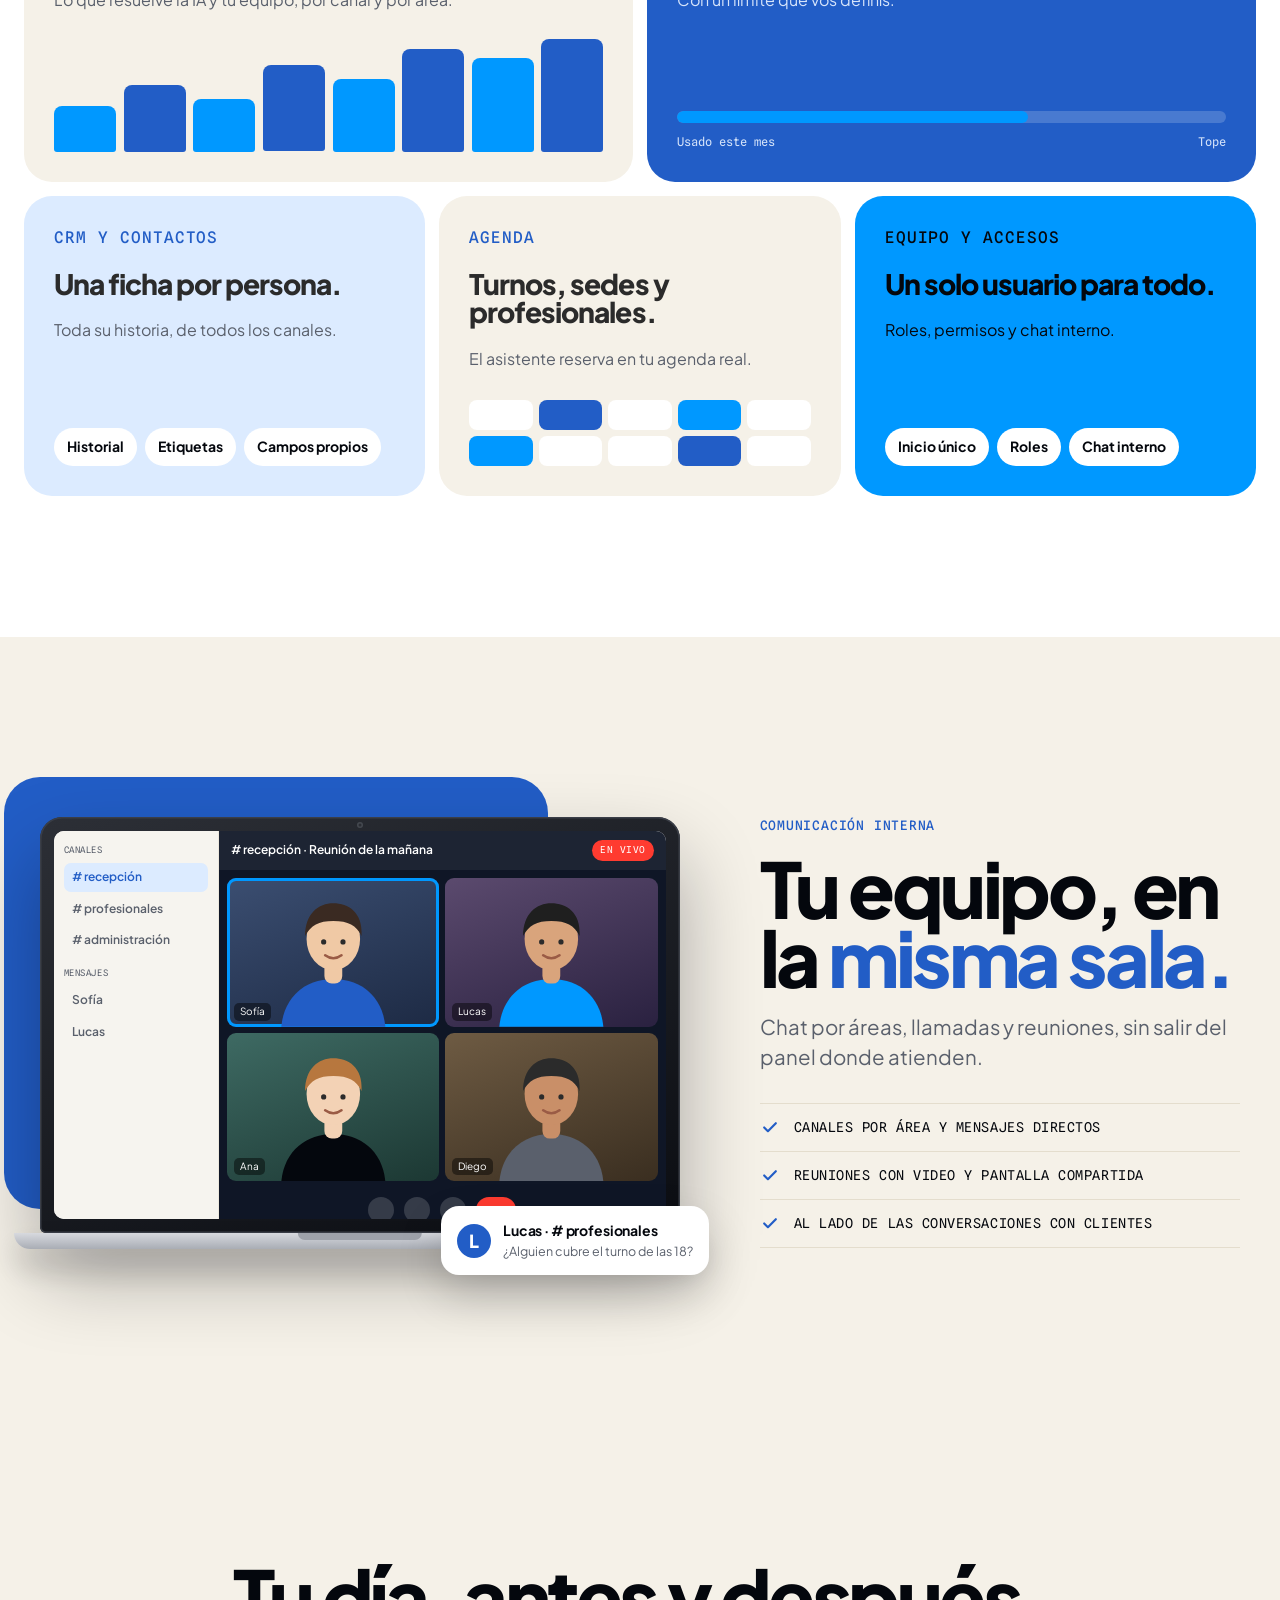
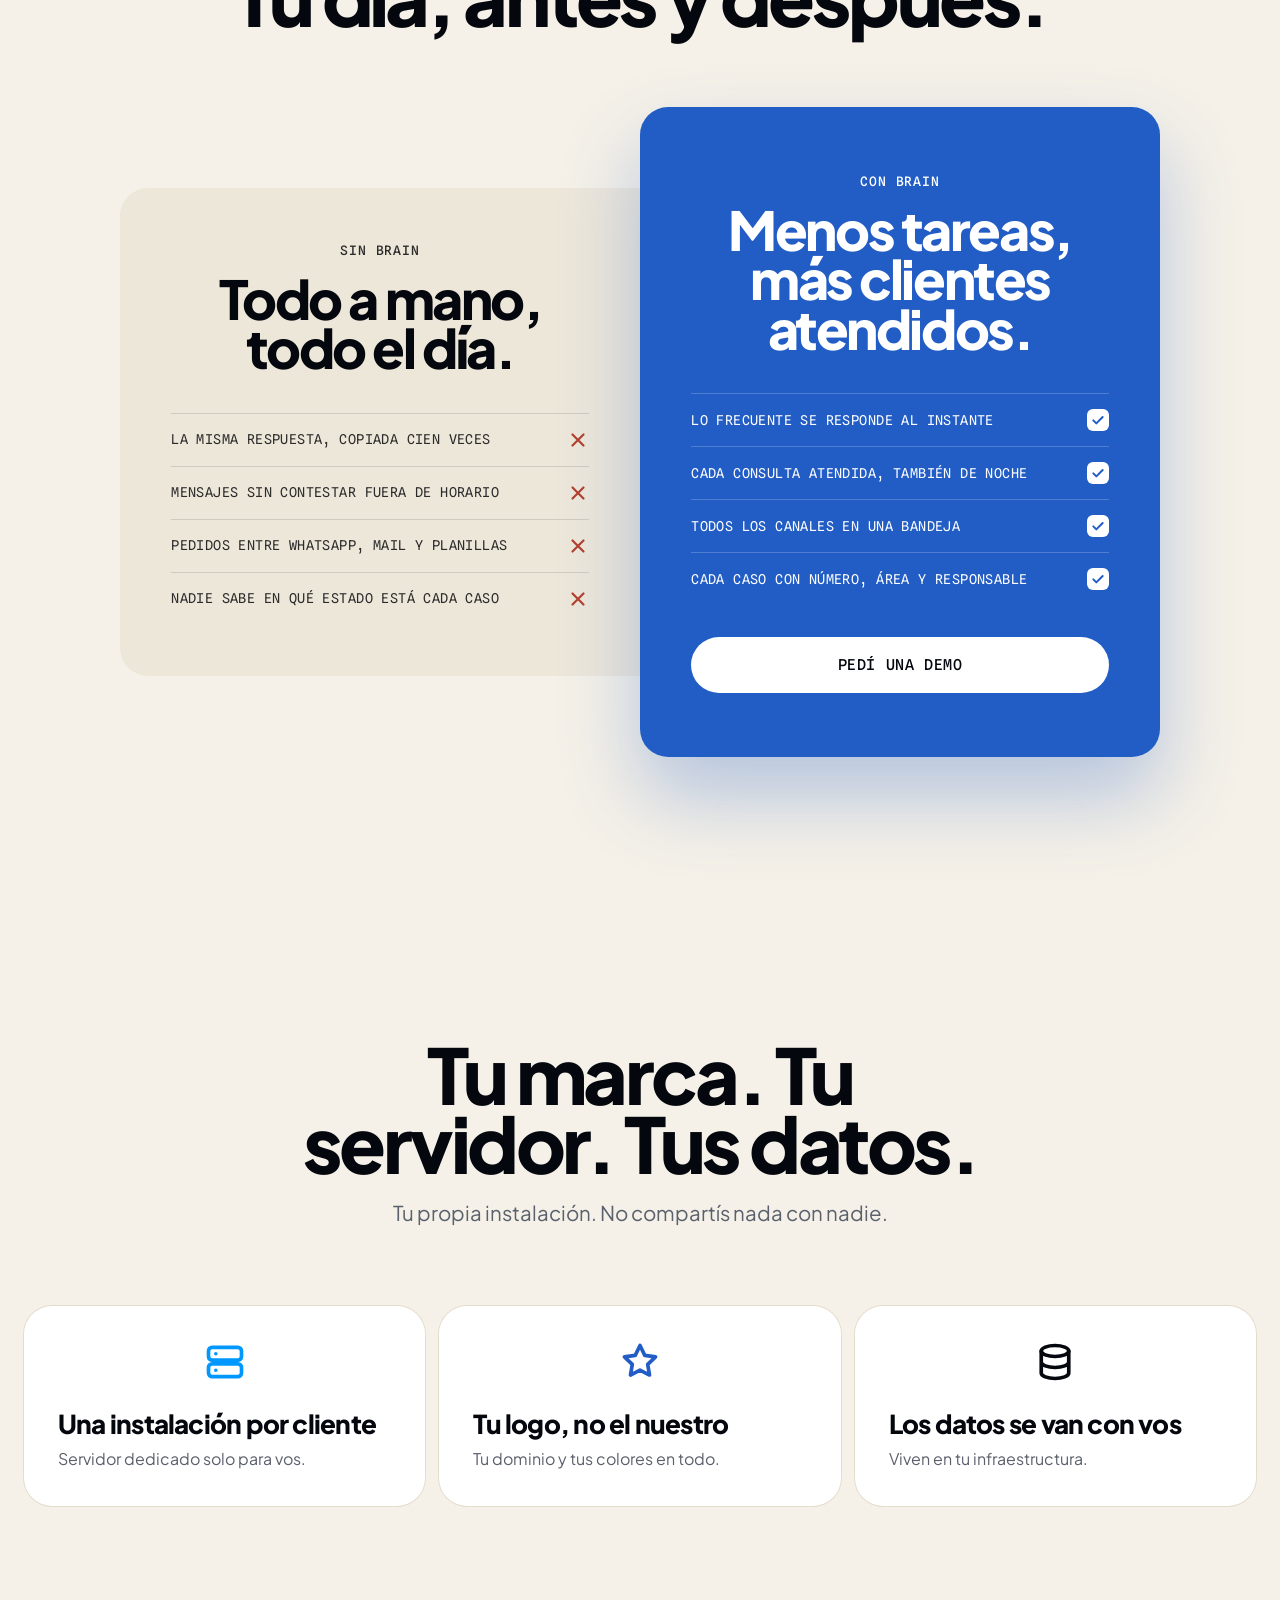
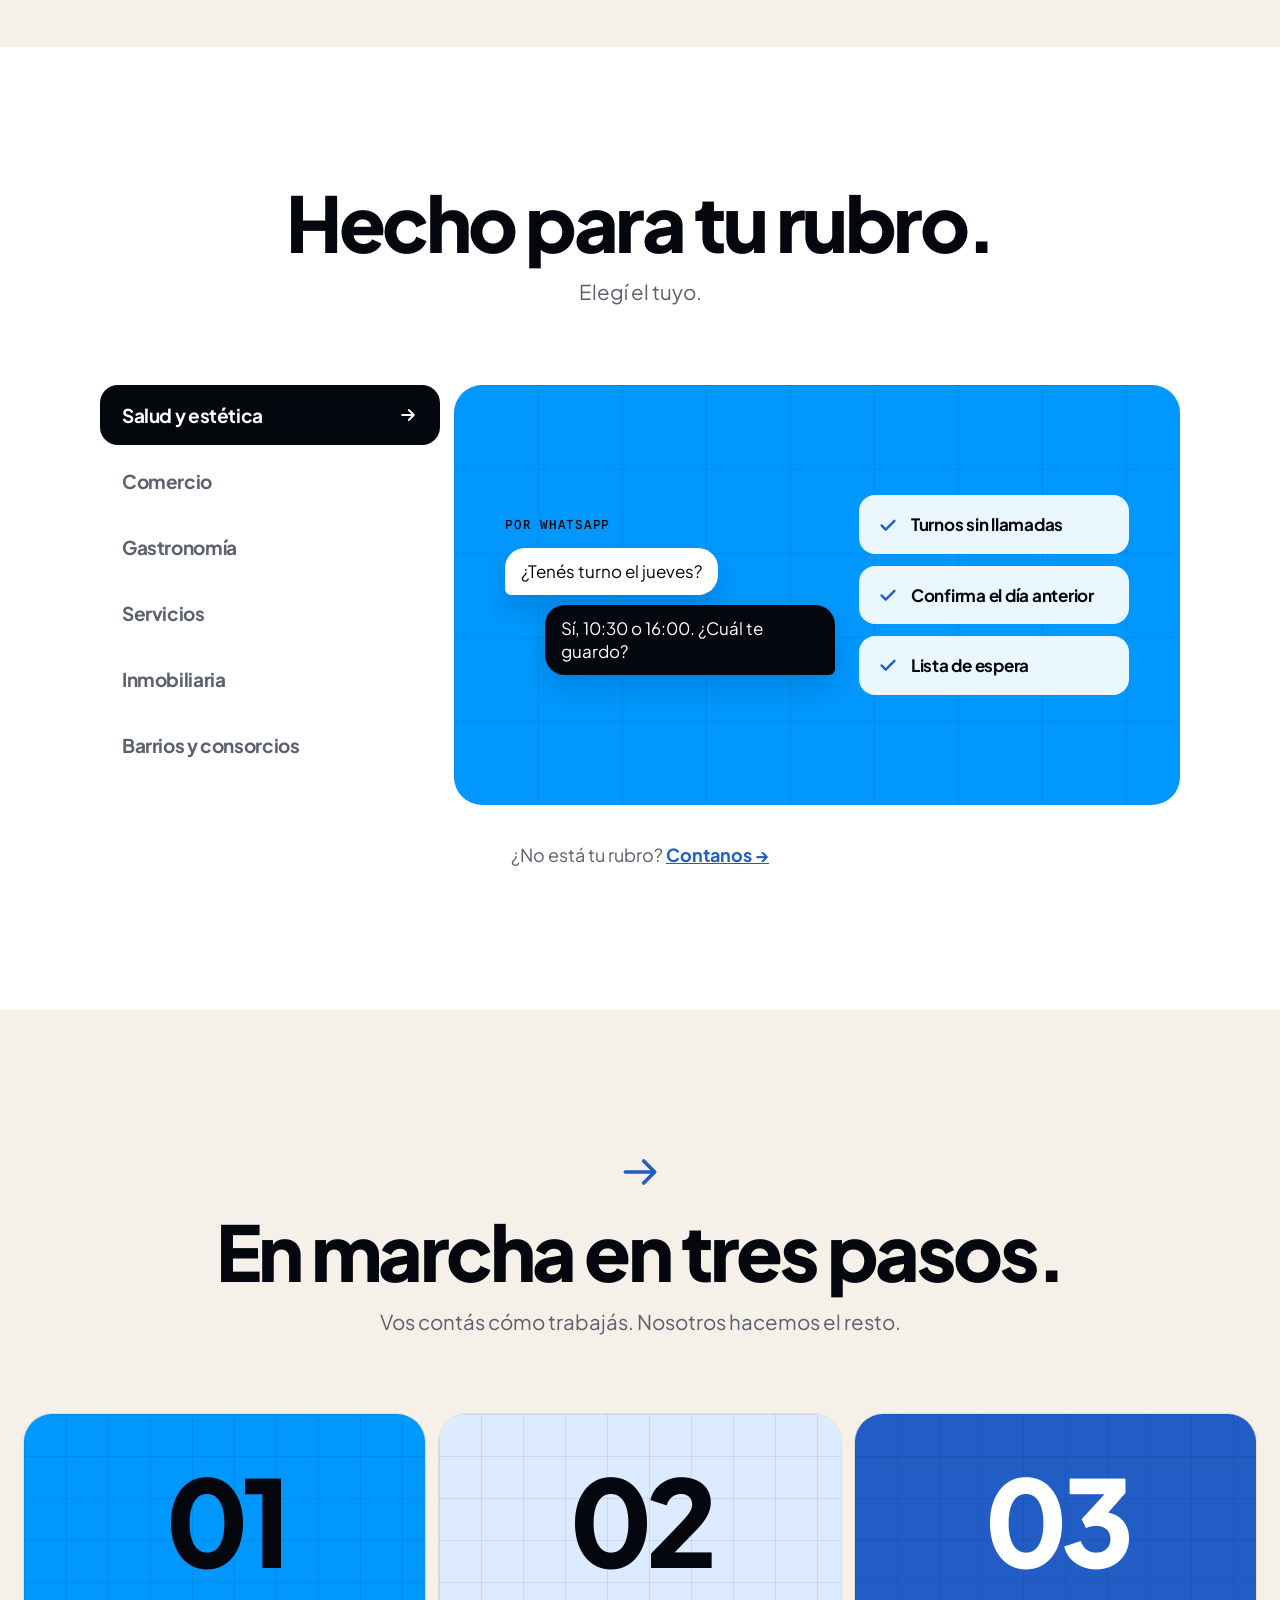
==== commit 9c1bdc8f: "fix(sitio): web responsive en celular sin desborde, diagrama vertical y secciones más compactas (DEV" ====
--- a/index.html
+++ b/index.html
@@ -338,6 +338,17 @@
           <p class="eyebrow reveal">Cómo funciona</p>
           <h2 class="h2 reveal d1">Canales, agentes y herramientas, conectados.</h2>
           <p class="lead reveal d2">Cada mensaje entra, el asistente decide y usa tus herramientas. Si hace falta, pasa a una persona.</p>
+        </div>
+        <div class="flow-mobile reveal d2" aria-hidden="true">
+          <div class="fm-row">
+            <img src="assets/img/canales/whatsapp.svg" alt=""><img src="assets/img/canales/instagram.svg" alt=""><img src="assets/img/canales/web.svg" alt=""><img src="assets/img/canales/gmail.svg" alt=""><img src="assets/img/canales/telefono.svg" alt=""><img src="assets/img/canales/video.svg" alt="">
+          </div>
+          <span class="fm-line"></span>
+          <div class="fm-node dark"><small>Bandeja + flujo</small><b>Recibe y ordena</b></div>
+          <span class="fm-line"></span>
+          <div class="fm-node royal"><small>Asistente de IA</small><b>Entiende y resuelve</b></div>
+          <span class="fm-line"></span>
+          <div class="fm-tools"><span>Agenda</span><span>CRM</span><span>Ticketera</span><span>Catálogo</span><span>Conocimiento</span><span>Persona</span></div>
         </div>
         <div class="flow-wrap reveal d2">
 <svg class="flow-svg" viewBox="0 0 1160 560" role="img" aria-label="Diagrama: los canales entran a la bandeja, el flujo deriva al asistente de IA y el asistente usa agenda, CRM, ticketera, catálogo, base de conocimiento o pasa a una persona.">
--- a/assets/css/main.css
+++ b/assets/css/main.css
@@ -1090,3 +1090,87 @@
 .flow-svg .flow-dot { fill: var(--blue); }
 @keyframes flowdash { to { stroke-dashoffset: -24; } }
 @media (prefers-reduced-motion: reduce) { .flow-svg .flow-dot { display: none; } }
+
+/* ==========================================================================
+   Mobile polish (≤ 620px unless noted)
+   ========================================================================== */
+html, body { overflow-x: clip; }
+.laptop-base { margin: 0 -4%; }
+.foot-links { flex-wrap: wrap; }
+.mini-row { min-width: 0; }
+.mini-row span { min-width: 0; }
+
+/* flow diagram: vertical version for small screens */
+.flow-mobile { display: none; }
+.fm-row { display: flex; justify-content: center; gap: 16px; flex-wrap: wrap; padding: 18px; border-radius: 20px; background: var(--white); box-shadow: 0 0 0 1px var(--cream-line); }
+.fm-row img { width: 28px; height: 28px; }
+.fm-line { display: block; width: 2px; height: 34px; margin: 0 auto; background: repeating-linear-gradient(to bottom, #9DB6E3 0 6px, transparent 6px 12px); background-size: 2px 24px; animation: fmdash 1s linear infinite; }
+@keyframes fmdash { to { background-position: 0 24px; } }
+.fm-node { padding: 18px 20px; border-radius: 20px; color: var(--white); text-align: center; }
+.fm-node.dark { background: var(--ink-deep); }
+.fm-node.royal { background: var(--royal); box-shadow: 0 18px 30px rgba(34,93,198,.3); }
+.fm-node small { display: block; font-family: var(--mono); font-size: 11.5px; letter-spacing: .08em; text-transform: uppercase; color: #9FD4FF; }
+.fm-node b { font-size: 20px; letter-spacing: -0.02em; }
+.fm-tools { display: flex; flex-wrap: wrap; justify-content: center; gap: 8px; }
+.fm-tools span { padding: 10px 14px; border-radius: 999px; background: var(--white); box-shadow: 0 0 0 1px var(--cream-line); font-weight: 700; font-size: 14px; color: var(--ink-deep); }
+
+@media (max-width: 760px) {
+  .flow-wrap { display: none; }
+  .flow-mobile { display: block; max-width: 420px; margin: 0 auto; }
+}
+
+@media (max-width: 620px) {
+  .section { padding: 64px 0; }
+  .section-head { margin-bottom: 36px; }
+  .h2 { font-size: clamp(34px, 10vw, 44px); }
+  .lead { font-size: 17px; }
+
+  /* hero */
+  .hero { padding-top: 104px; }
+  .hero .display { font-size: clamp(38px, 11vw, 48px); }
+  .hero-actions { flex-direction: column; align-items: stretch; }
+  .hero-stage { min-height: 0; padding: 24px 0 0; }
+  .hero-stage::before { inset: 10% 6% 0; }
+  .hero-stage .phone { transform: scale(.86); transform-origin: top center; margin: 0 0 -80px; }
+  .float-chip { display: none; }
+
+  /* showcase: smaller phones, tighter steps */
+  .step { padding: 48px 0; }
+  .step .h1 { font-size: 38px; }
+  .step .phone-inline { margin-top: 24px; }
+  .step .phone-inline .phone { transform: scale(.82); transform-origin: top center; margin-bottom: -100px; }
+
+  /* channels: two columns */
+  .ch-grid { grid-template-columns: 1fr 1fr; gap: 10px; }
+  .ch { min-height: 0; padding: 18px; gap: 14px; }
+  .ch h3 { font-size: 17px; }
+  .ch p { font-size: 13.5px; }
+  .ch.wide { grid-column: span 2; }
+
+  /* bento: no pills in the inbox rows */
+  .mini-row .pill { display: none; }
+  .tile { min-height: 0; padding: 24px; }
+
+  /* laptops */
+  .device-stage { padding: 20px 0 10px; }
+  .float-card { max-width: 100%; }
+
+  /* process: shorter number art */
+  .proc-art { height: 120px; }
+  .proc-art .big { font-size: 72px; }
+
+  /* compare */
+  .cmp h3 { font-size: 32px; margin-bottom: 24px; }
+
+  /* faq */
+  .faq-item summary { font-size: 19px; padding: 22px 0; }
+
+  /* footer */
+  .foot-big { font-size: 40px; margin-top: 40px; }
+  .foot-legal { flex-direction: column; }
+}
+@media (max-width: 620px) {
+  .laptop-screen { aspect-ratio: 4 / 3.6; padding: 10px; }
+  .vc-main > .person { width: 62%; }
+  .meet-tile .person { width: 62%; }
+}
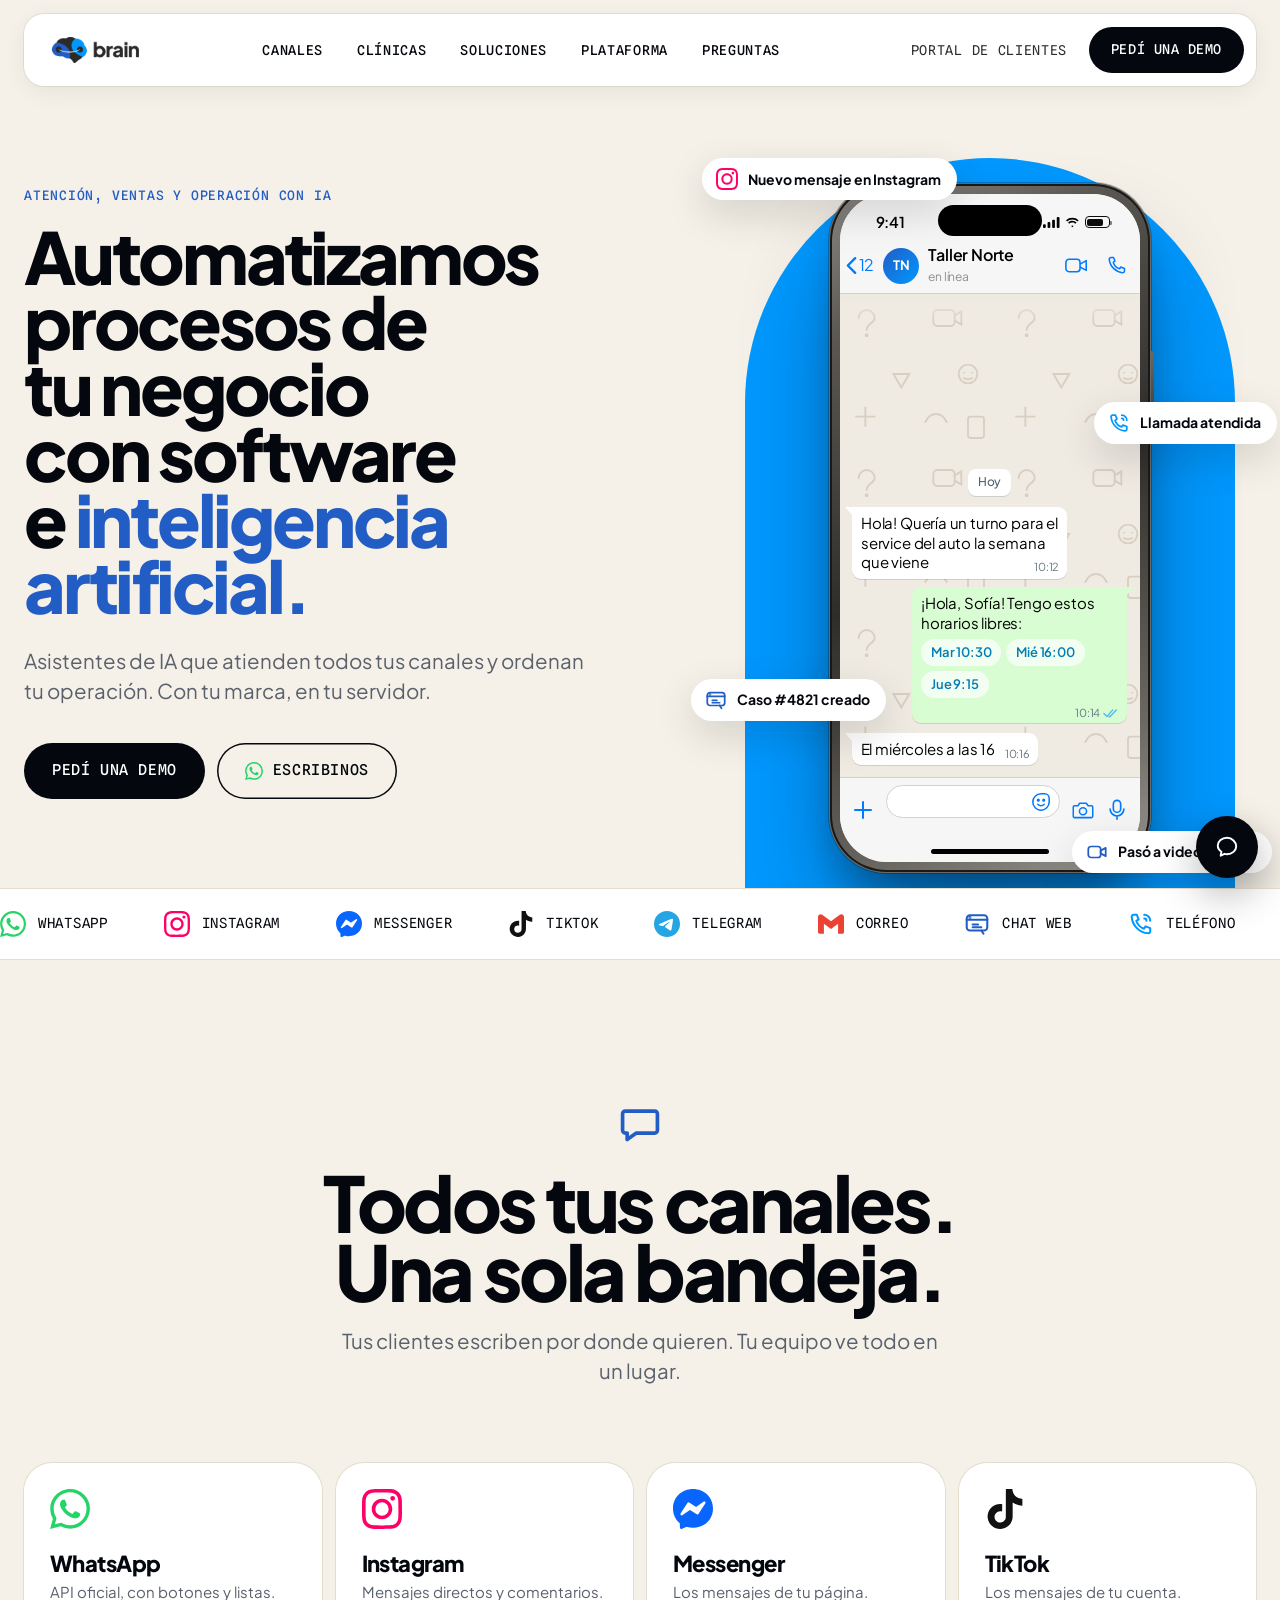
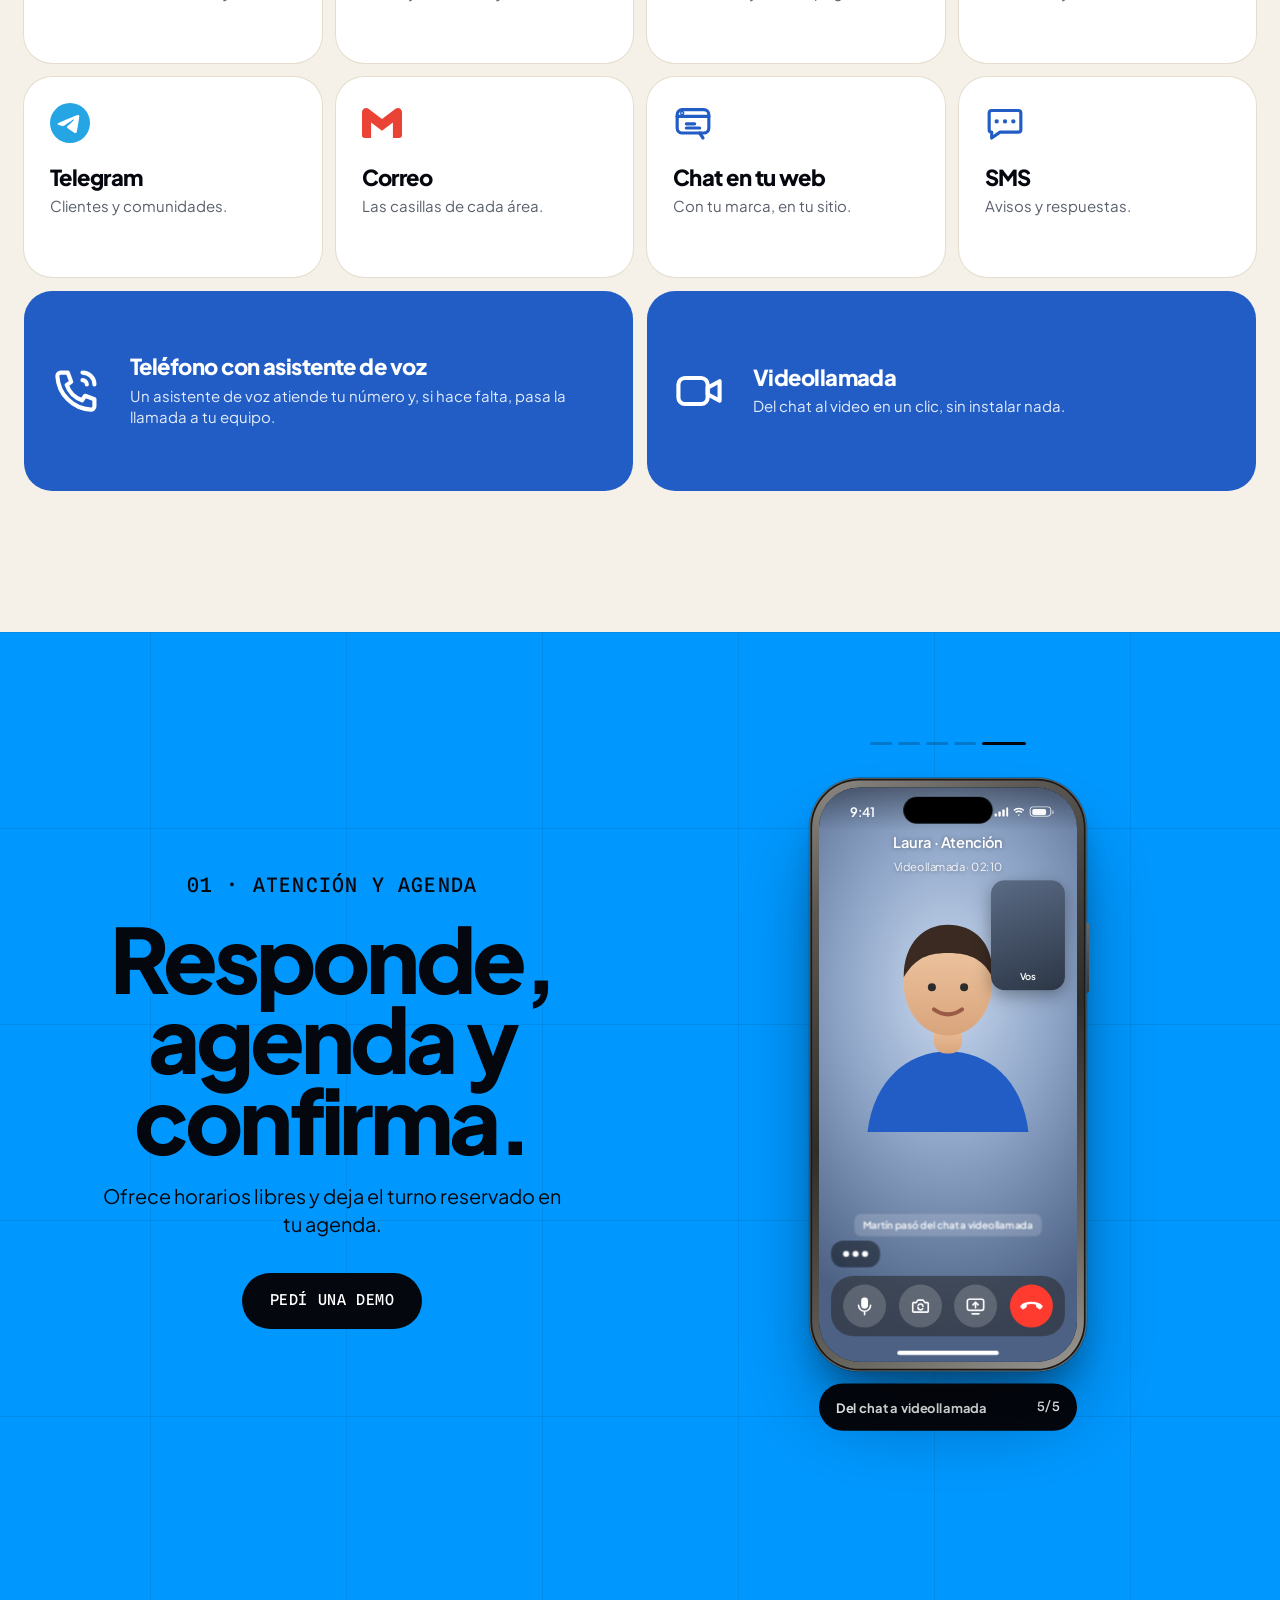
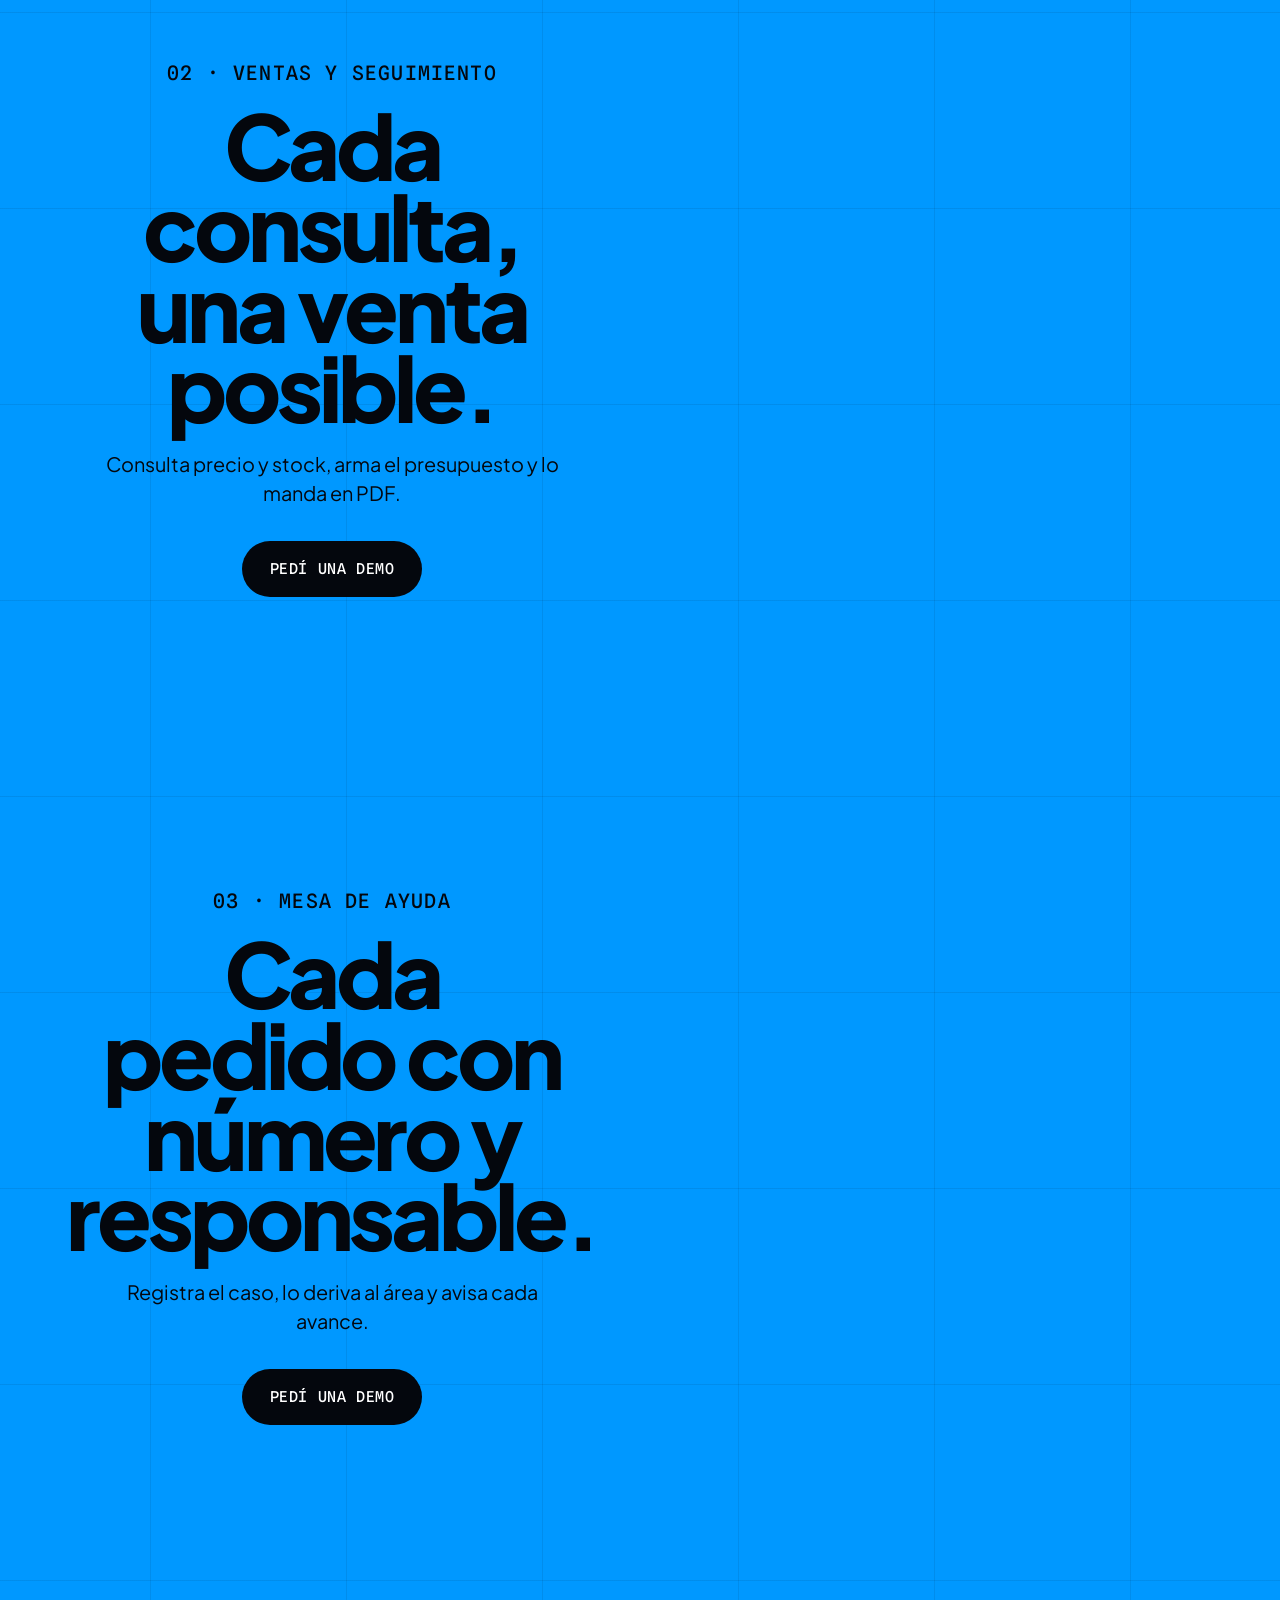
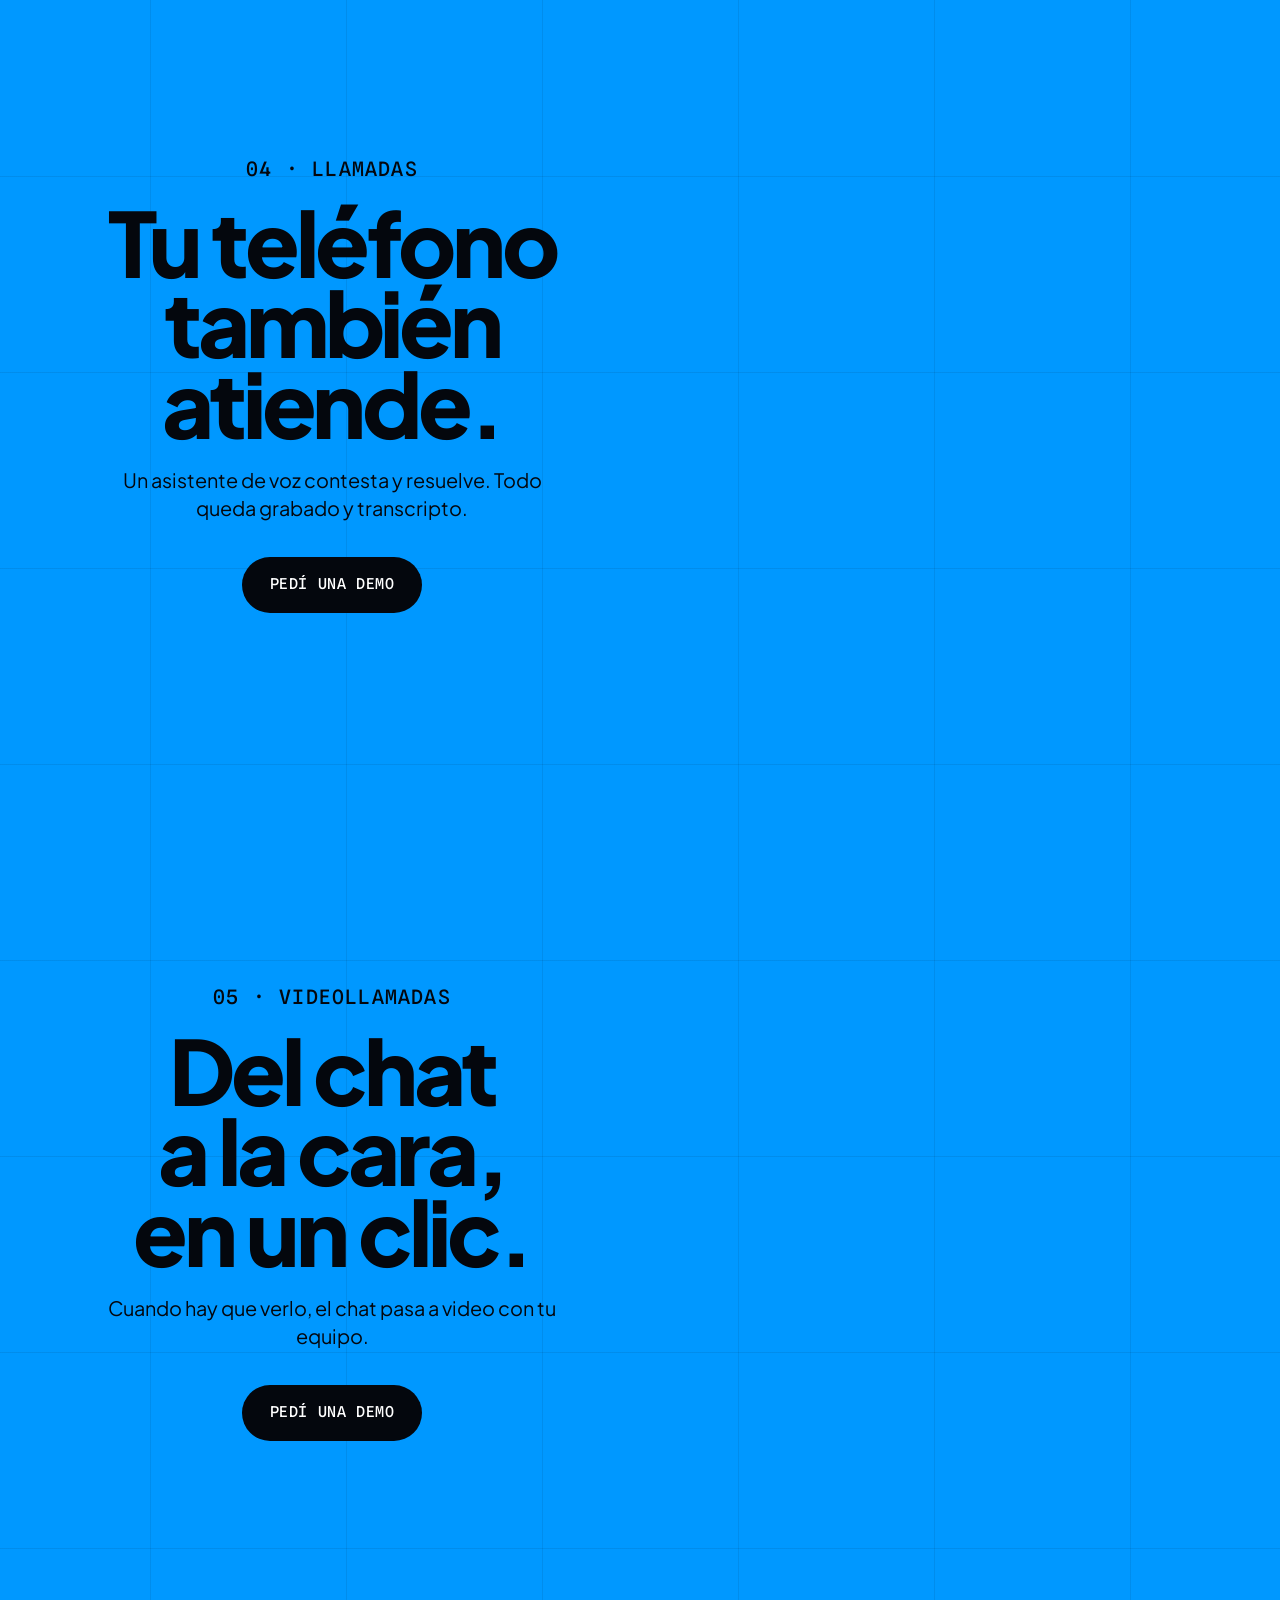
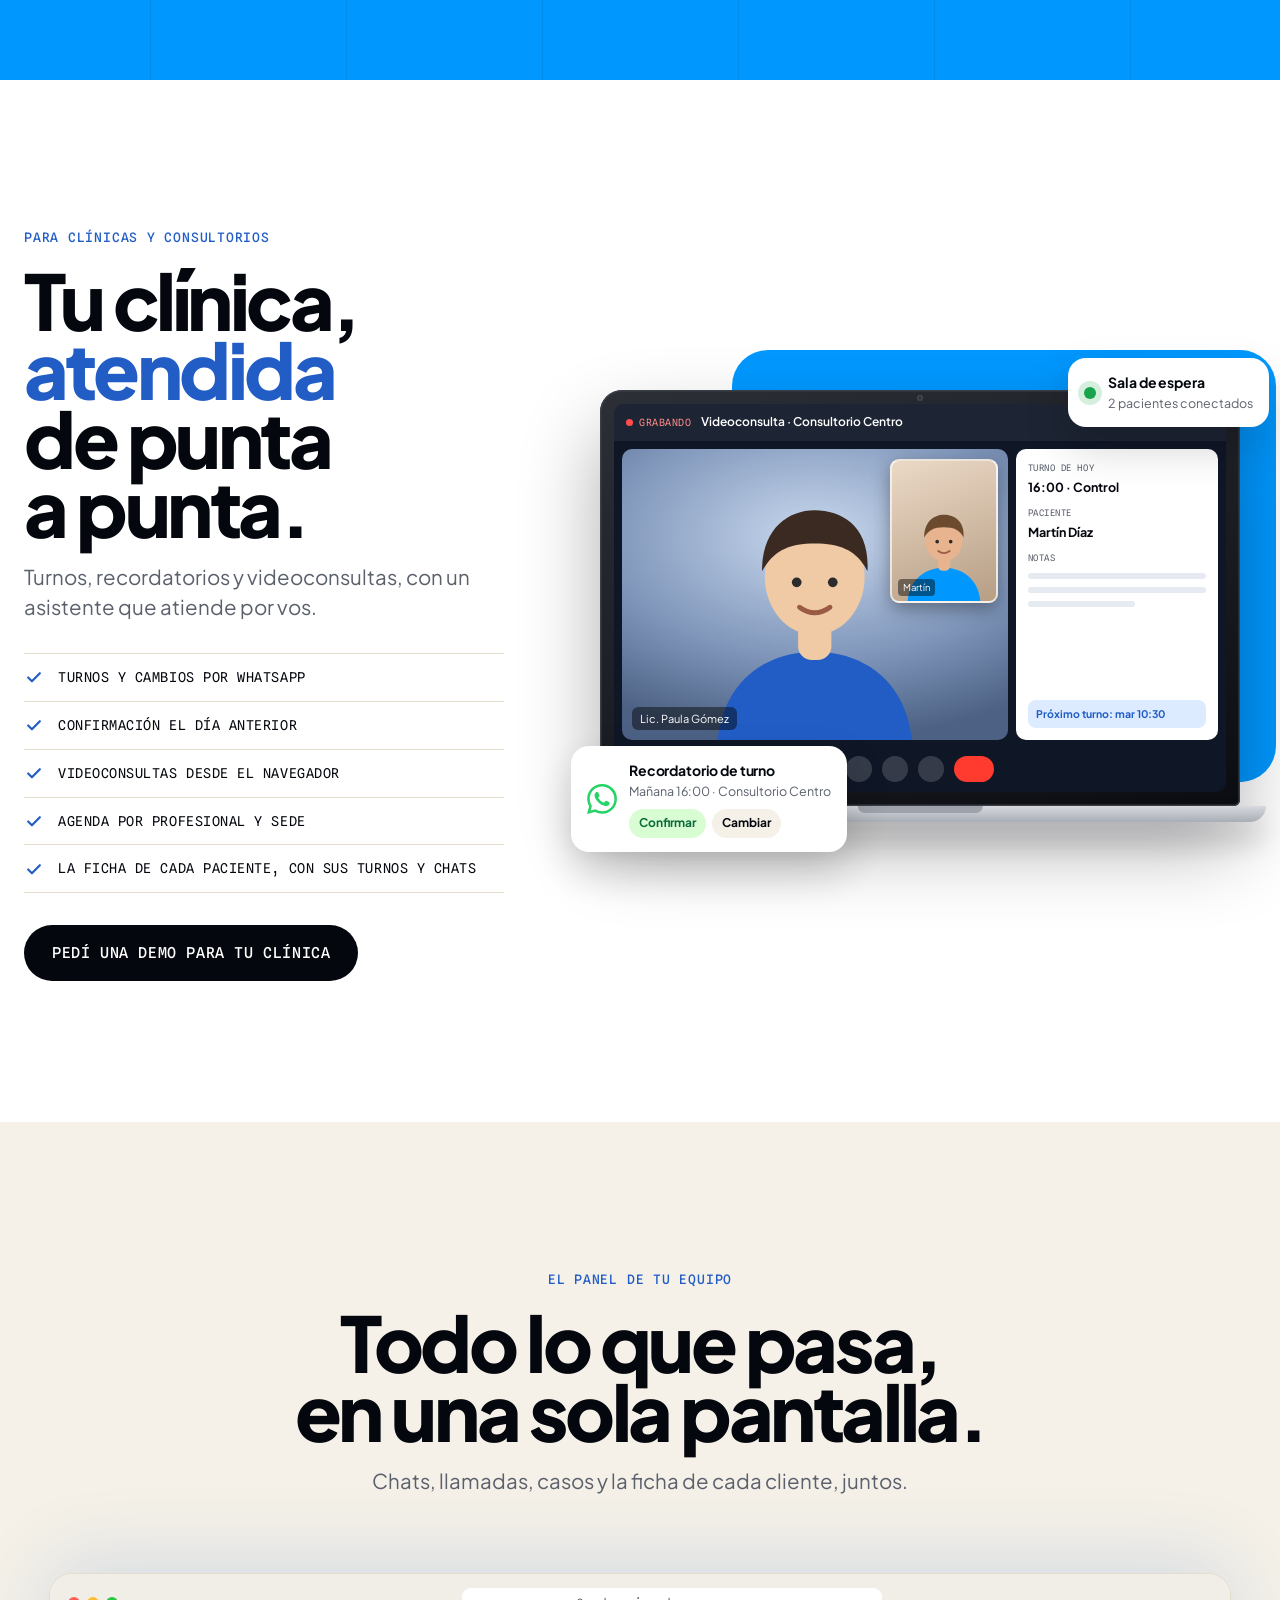
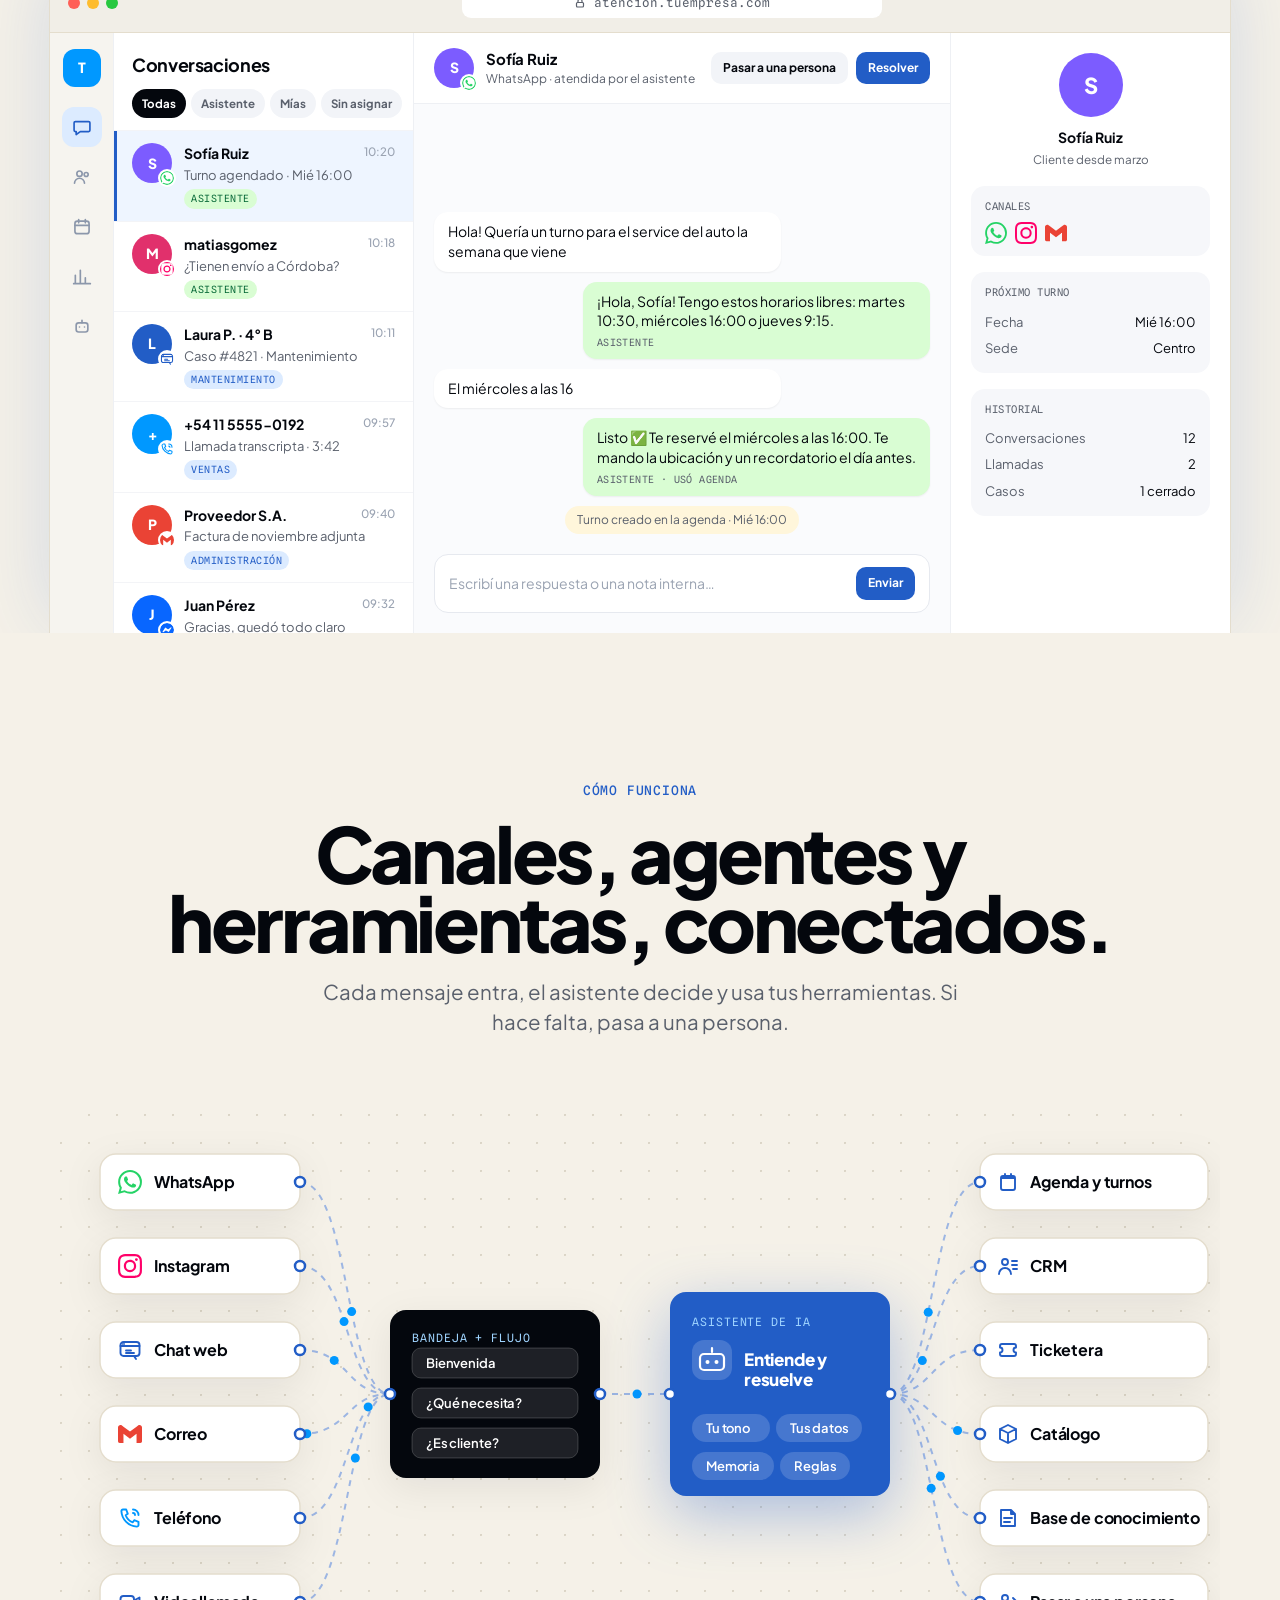
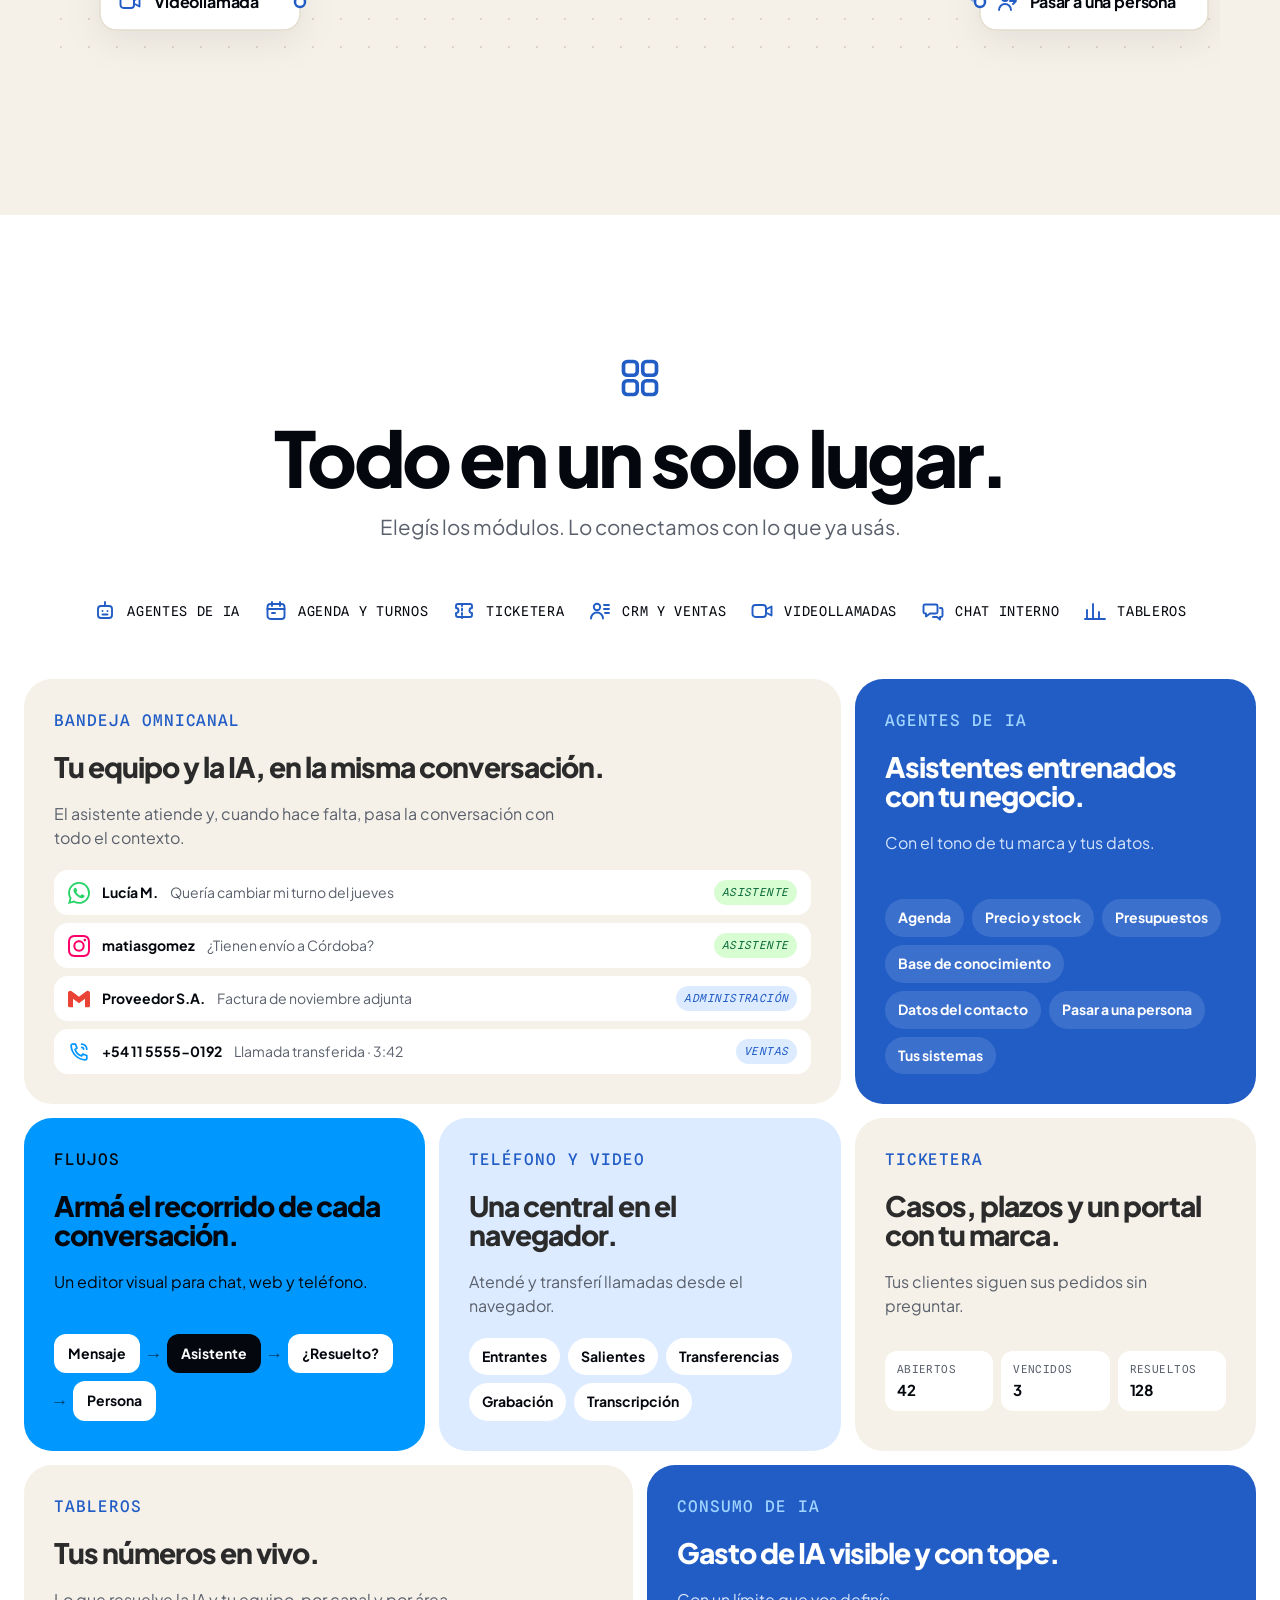
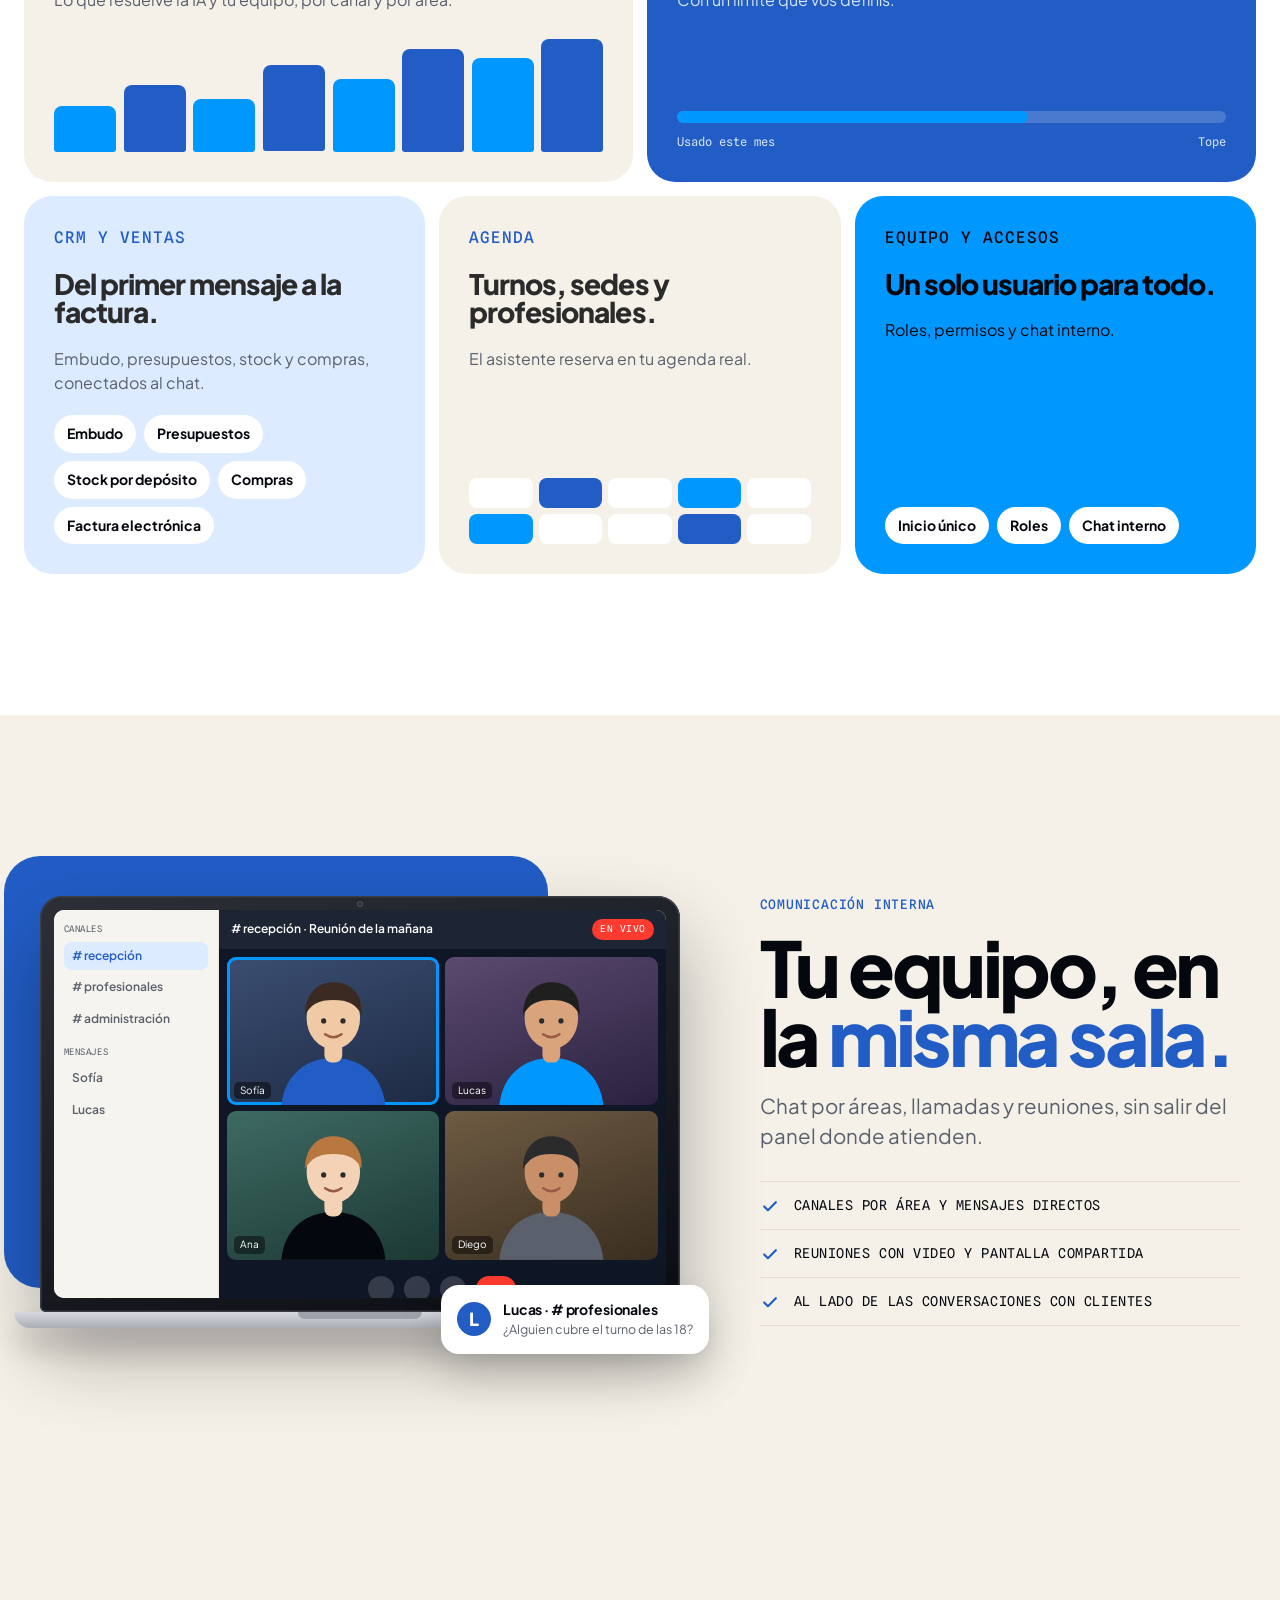
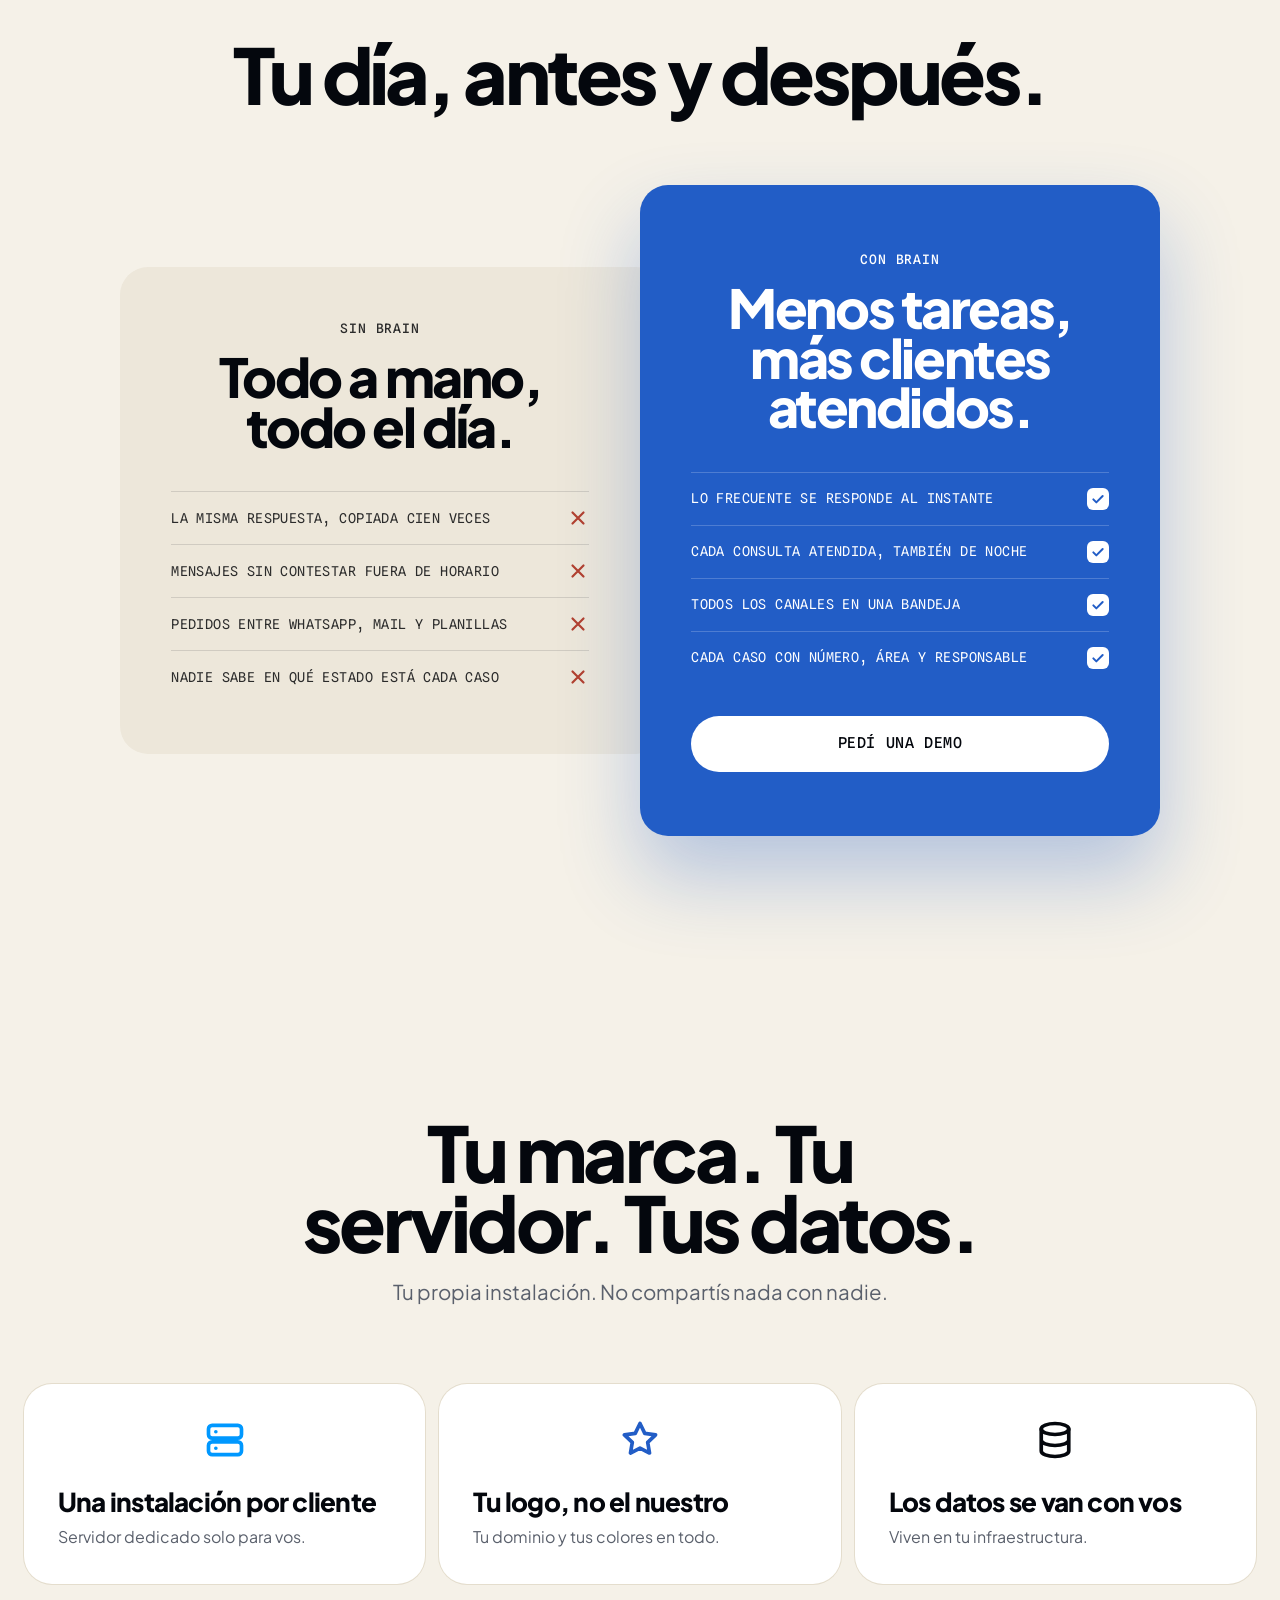
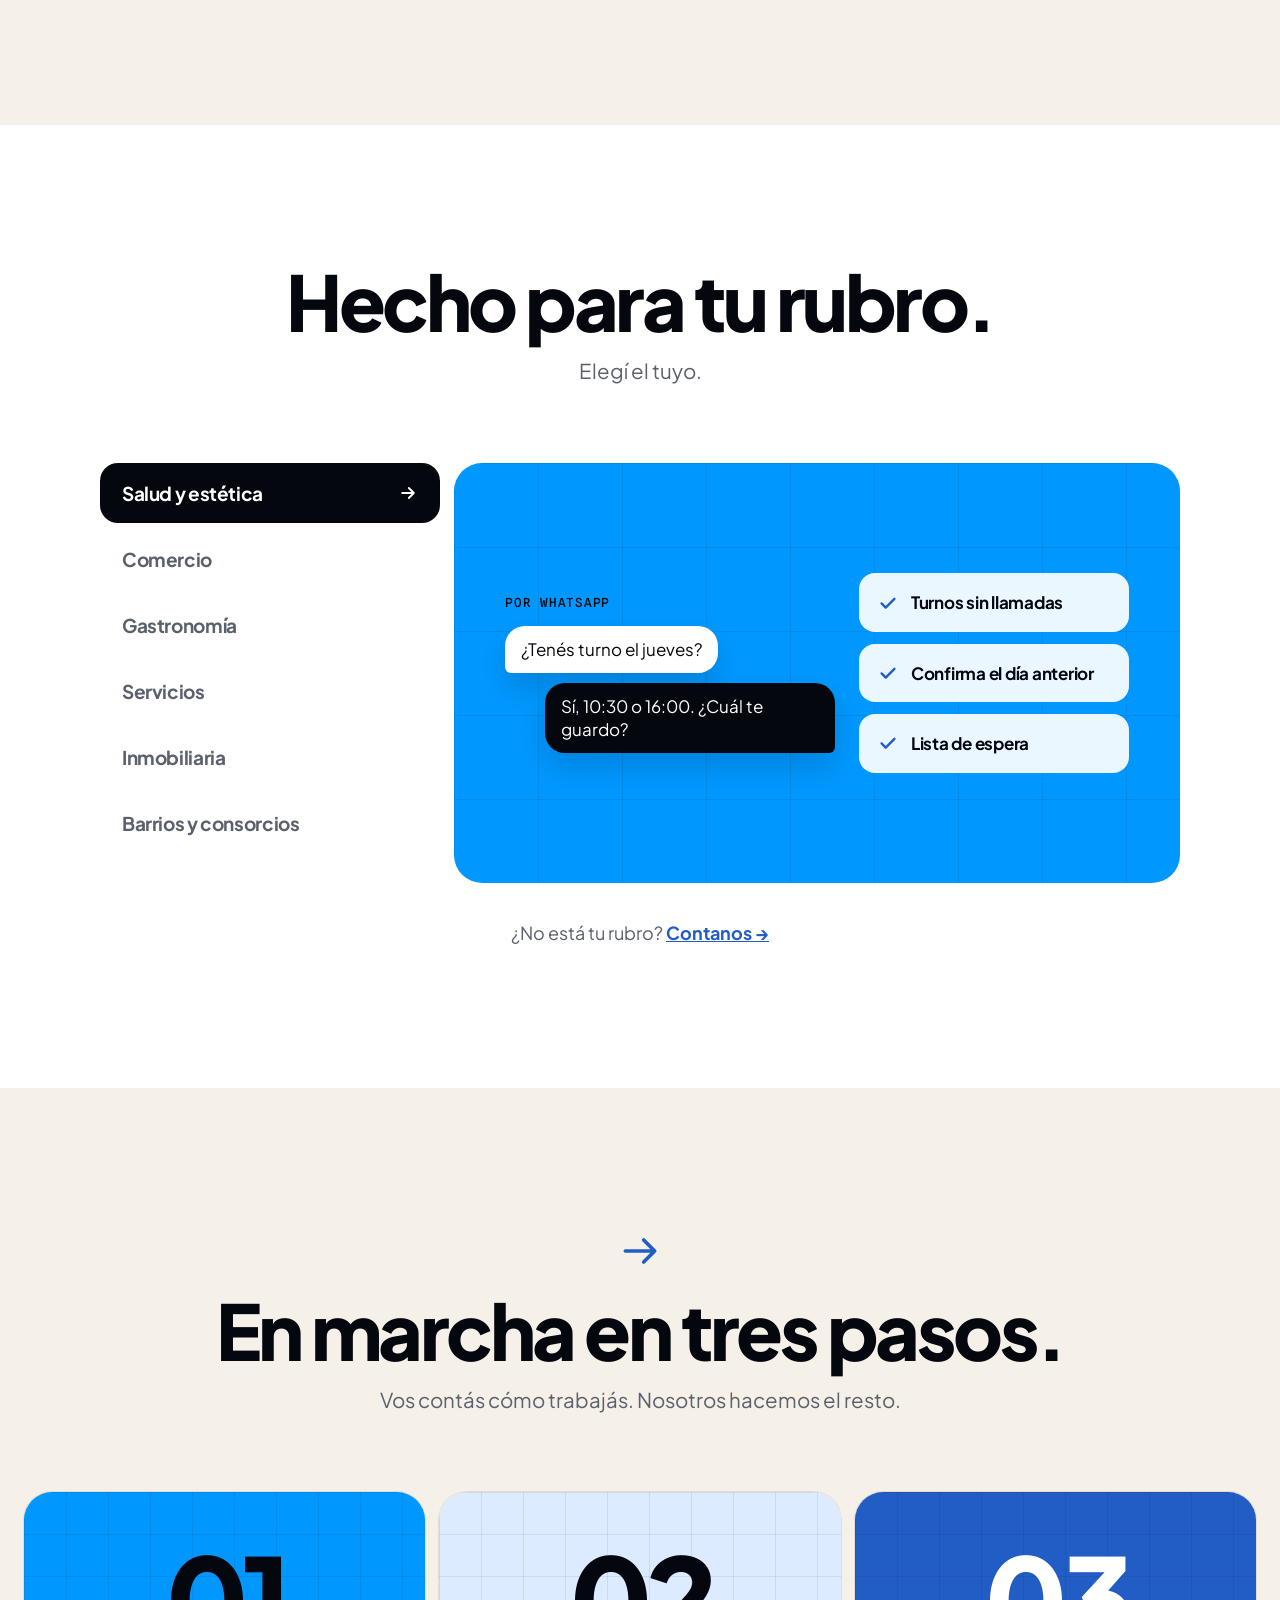
==== commit 6d89a92b: "feat(web): mostrar ventas, stock, compras y facturación en el CRM (DEVOPS-427)" ====
--- a/index.html
+++ b/index.html
@@ -183,7 +183,7 @@
           <article class="step" data-story="ventas" data-caption="Venta por Instagram">
             <p class="tag">02 · Ventas y seguimiento</p>
             <h3 class="h1">Cada consulta, una venta posible.</h3>
-            <p>Busca en tu catálogo, responde al instante y retoma lo que quedó pendiente.</p>
+            <p>Consulta precio y stock, arma el presupuesto y lo manda en PDF.</p>
             <a href="#contacto" class="btn btn-primary">Pedí una demo</a>
             <div class="phone-inline"></div>
           </article>
@@ -461,7 +461,7 @@
           <span><svg viewBox="0 0 24 24" fill="none" stroke="currentColor" stroke-width="1.9" stroke-linecap="round" stroke-linejoin="round" aria-hidden="true"><path d="M12 3v3M8 7h8a3 3 0 0 1 3 3v6a3 3 0 0 1-3 3H8a3 3 0 0 1-3-3v-6a3 3 0 0 1 3-3Z"/><path d="M9.5 12h.01M14.5 12h.01M9.5 15.5h5"/></svg>Agentes de IA</span>
           <span><svg viewBox="0 0 24 24" fill="none" stroke="currentColor" stroke-width="1.9" stroke-linecap="round" stroke-linejoin="round" aria-hidden="true"><rect x="3.5" y="5" width="17" height="15" rx="3"/><path d="M3.5 10h17M8 3v4M16 3v4M8 14h3"/></svg>Agenda y turnos</span>
           <span><svg viewBox="0 0 24 24" fill="none" stroke="currentColor" stroke-width="1.9" stroke-linecap="round" stroke-linejoin="round" aria-hidden="true"><path d="M4 7a2 2 0 0 1 2-2h12a2 2 0 0 1 2 2v2a2.5 2.5 0 0 0 0 5v2a2 2 0 0 1-2 2H6a2 2 0 0 1-2-2v-2a2.5 2.5 0 0 0 0-5Z"/><path d="M10 5v14" stroke-dasharray="2 2.5"/></svg>Ticketera</span>
-          <span><svg viewBox="0 0 24 24" fill="none" stroke="currentColor" stroke-width="1.9" stroke-linecap="round" stroke-linejoin="round" aria-hidden="true"><circle cx="9" cy="8" r="3.2"/><path d="M3 19.5a6 6 0 0 1 12 0"/><path d="M16 6h5M16 10h5M17 14h4"/></svg>CRM</span>
+          <span><svg viewBox="0 0 24 24" fill="none" stroke="currentColor" stroke-width="1.9" stroke-linecap="round" stroke-linejoin="round" aria-hidden="true"><circle cx="9" cy="8" r="3.2"/><path d="M3 19.5a6 6 0 0 1 12 0"/><path d="M16 6h5M16 10h5M17 14h4"/></svg>CRM y ventas</span>
           <span><svg viewBox="0 0 24 24" fill="none" stroke="currentColor" stroke-width="1.9" stroke-linecap="round" stroke-linejoin="round" aria-hidden="true"><rect x="2.5" y="6" width="13.5" height="12" rx="3"/><path d="m16 10.5 5.5-3v9l-5.5-3Z"/></svg>Videollamadas</span>
           <span><svg viewBox="0 0 24 24" fill="none" stroke="currentColor" stroke-width="1.9" stroke-linecap="round" stroke-linejoin="round" aria-hidden="true"><path d="M4 5.5h11a1.5 1.5 0 0 1 1.5 1.5v6A1.5 1.5 0 0 1 15 14.5H9l-4 3v-3H4A1.5 1.5 0 0 1 2.5 13V7A1.5 1.5 0 0 1 4 5.5Z"/><path d="M19 9h1a1.5 1.5 0 0 1 1.5 1.5v6a1.5 1.5 0 0 1-1.5 1.5h-1v2.5L16 18h-4"/></svg>Chat interno</span>
           <span><svg viewBox="0 0 24 24" fill="none" stroke="currentColor" stroke-width="1.9" stroke-linecap="round" stroke-linejoin="round" aria-hidden="true"><path d="M4 20V11M10 20V5M16 20v-7M22 20H2"/></svg>Tableros</span>
@@ -483,7 +483,7 @@
             <p class="tag">Agentes de IA</p>
             <h3>Asistentes entrenados con tu negocio.</h3>
             <p>Con el tono de tu marca y tus datos.</p>
-            <div class="mini chips"><span>Agenda</span><span>Catálogo</span><span>Base de conocimiento</span><span>Datos del contacto</span><span>Pasar a una persona</span><span>Tus sistemas</span></div>
+            <div class="mini chips"><span>Agenda</span><span>Precio y stock</span><span>Presupuestos</span><span>Base de conocimiento</span><span>Datos del contacto</span><span>Pasar a una persona</span><span>Tus sistemas</span></div>
           </article>
 
           <article class="tile dark reveal">
@@ -527,10 +527,10 @@
           </article>
 
           <article class="tile sky reveal">
-            <p class="tag">CRM y contactos</p>
-            <h3>Una ficha por persona.</h3>
-            <p>Toda su historia, de todos los canales.</p>
-            <div class="mini chips"><span>Historial</span><span>Etiquetas</span><span>Campos propios</span></div>
+            <p class="tag">CRM y ventas</p>
+            <h3>Del primer mensaje a la factura.</h3>
+            <p>Embudo, presupuestos, stock y compras, conectados al chat.</p>
+            <div class="mini chips"><span>Embudo</span><span>Presupuestos</span><span>Stock por depósito</span><span>Compras</span><span>Factura electrónica</span></div>
           </article>
 
           <article class="tile reveal d1">
@@ -687,7 +687,7 @@
               <p class="b in">¿Tienen talle M?</p>
               <p class="b out">Sí, en negro y azul. ¿Te lo reservo?</p>
             </div>
-            <ul class="rubro-points"><li><svg viewBox="0 0 24 24" fill="none" stroke="currentColor" stroke-width="2.6" stroke-linecap="round" stroke-linejoin="round" aria-hidden="true"><path d="m5 12.5 4.5 4.5L19 7.5"/></svg>Precio y stock al instante</li><li><svg viewBox="0 0 24 24" fill="none" stroke="currentColor" stroke-width="2.6" stroke-linecap="round" stroke-linejoin="round" aria-hidden="true"><path d="m5 12.5 4.5 4.5L19 7.5"/></svg>Estado del pedido</li><li><svg viewBox="0 0 24 24" fill="none" stroke="currentColor" stroke-width="2.6" stroke-linecap="round" stroke-linejoin="round" aria-hidden="true"><path d="m5 12.5 4.5 4.5L19 7.5"/></svg>Aviso de stock bajo</li></ul>
+            <ul class="rubro-points"><li><svg viewBox="0 0 24 24" fill="none" stroke="currentColor" stroke-width="2.6" stroke-linecap="round" stroke-linejoin="round" aria-hidden="true"><path d="m5 12.5 4.5 4.5L19 7.5"/></svg>Precio y stock al instante</li><li><svg viewBox="0 0 24 24" fill="none" stroke="currentColor" stroke-width="2.6" stroke-linecap="round" stroke-linejoin="round" aria-hidden="true"><path d="m5 12.5 4.5 4.5L19 7.5"/></svg>Estado del pedido</li><li><svg viewBox="0 0 24 24" fill="none" stroke="currentColor" stroke-width="2.6" stroke-linecap="round" stroke-linejoin="round" aria-hidden="true"><path d="m5 12.5 4.5 4.5L19 7.5"/></svg>Presupuesto en PDF</li></ul>
           </div>
           <div class="rubro-panel" role="tabpanel" id="panel-gastronomia" aria-labelledby="tab-gastronomia" hidden>
             <div class="rubro-chat">
